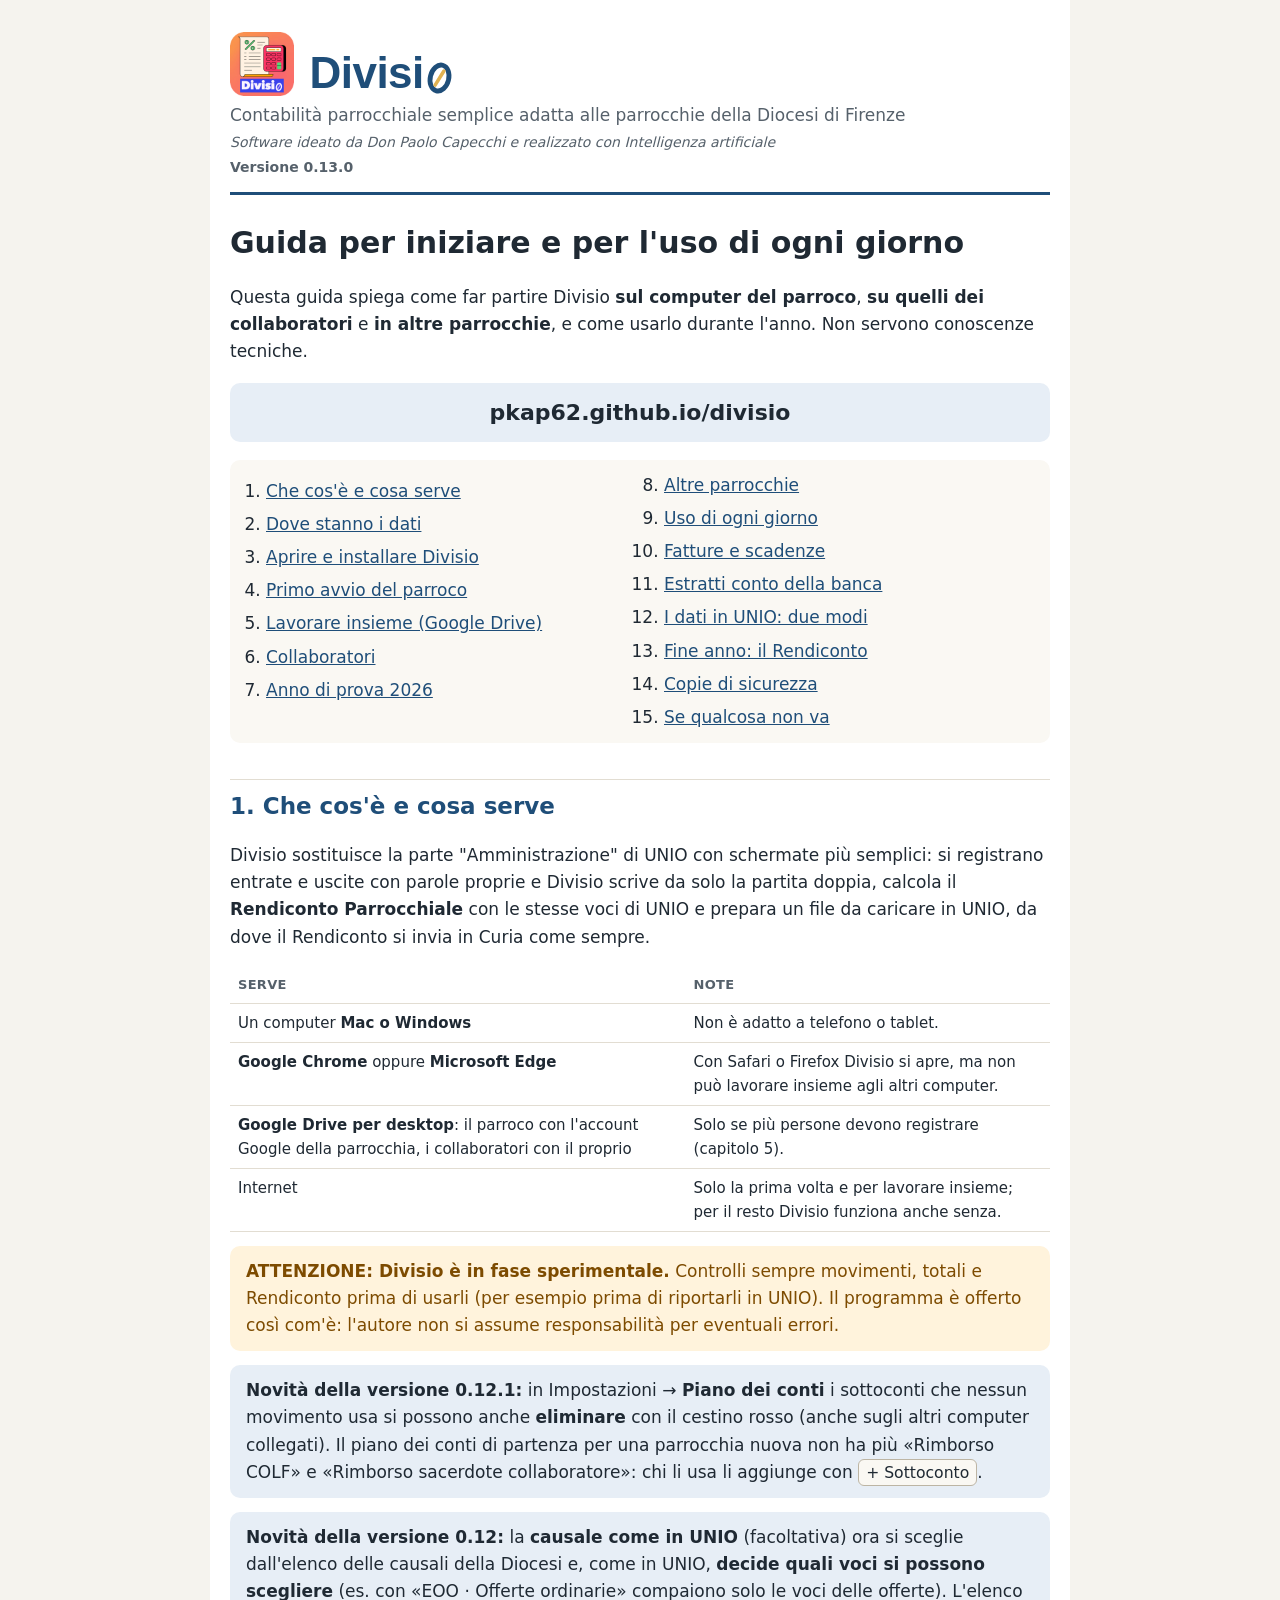
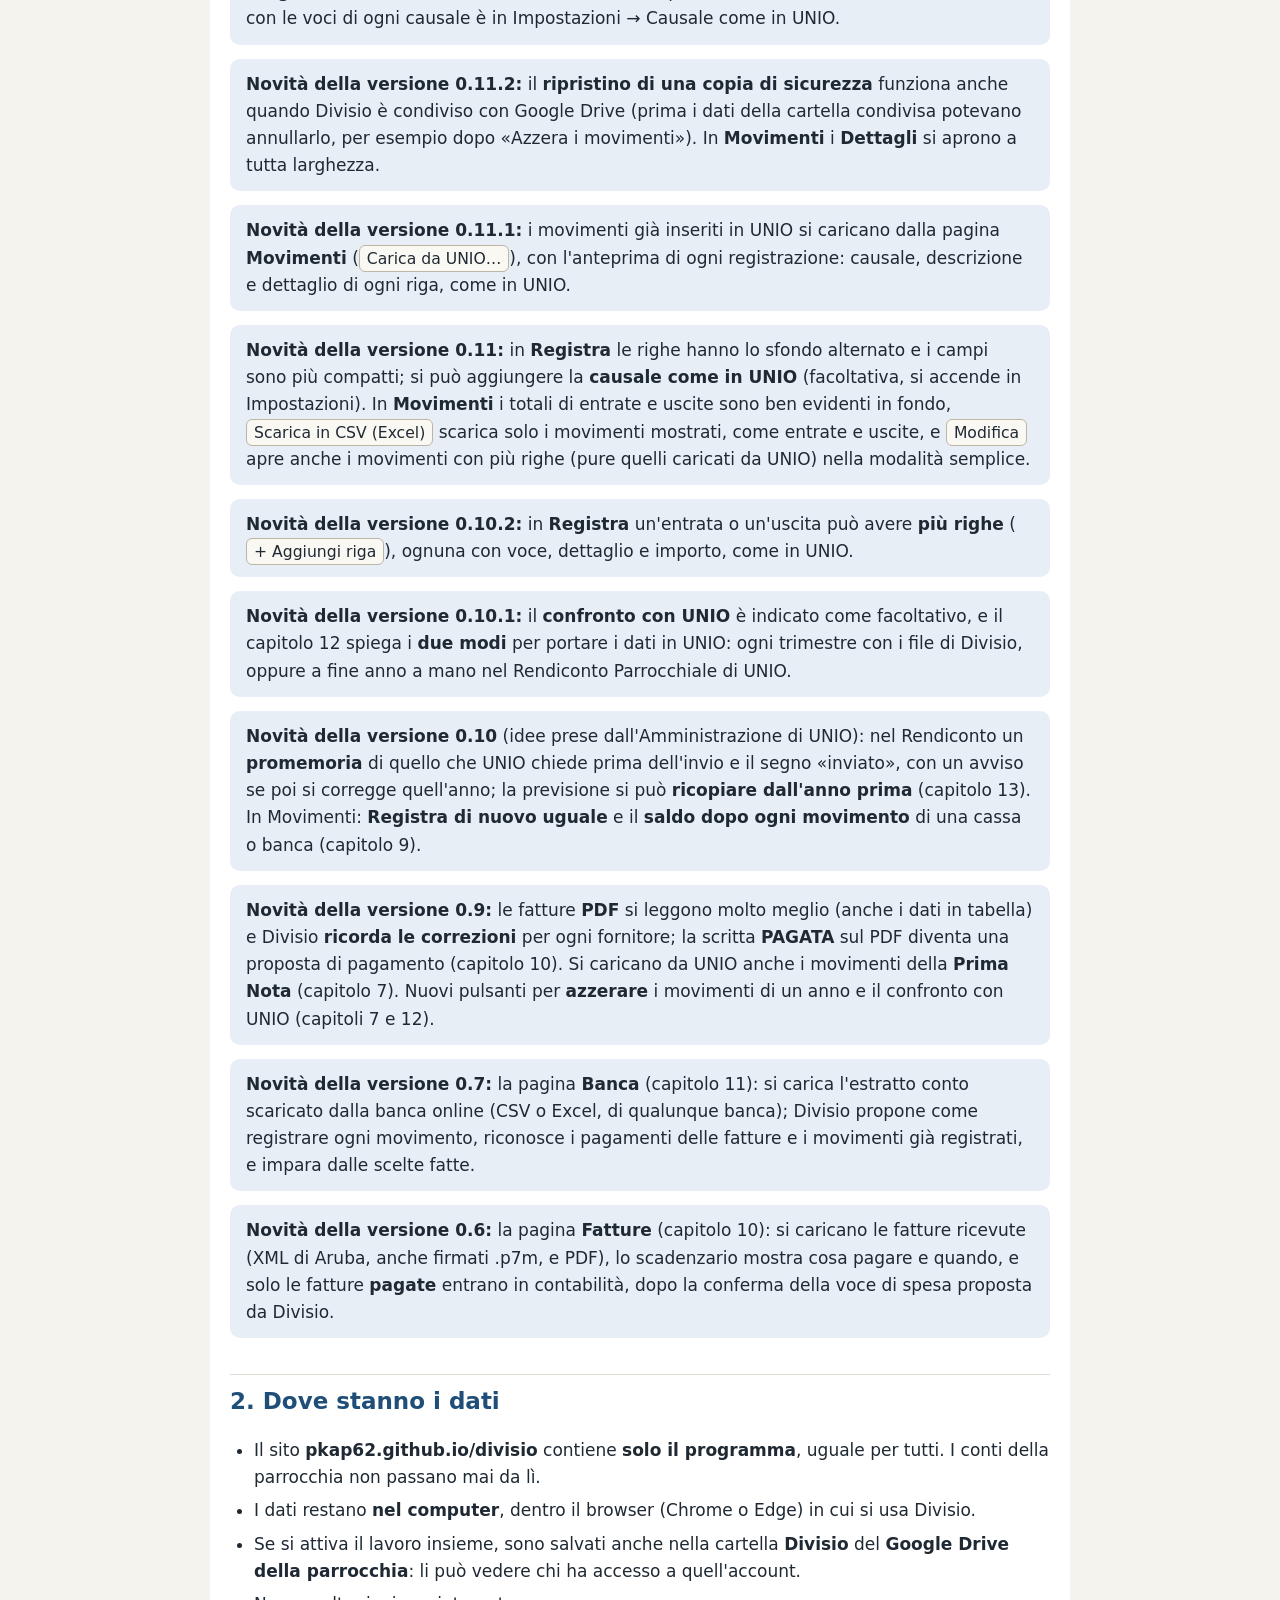
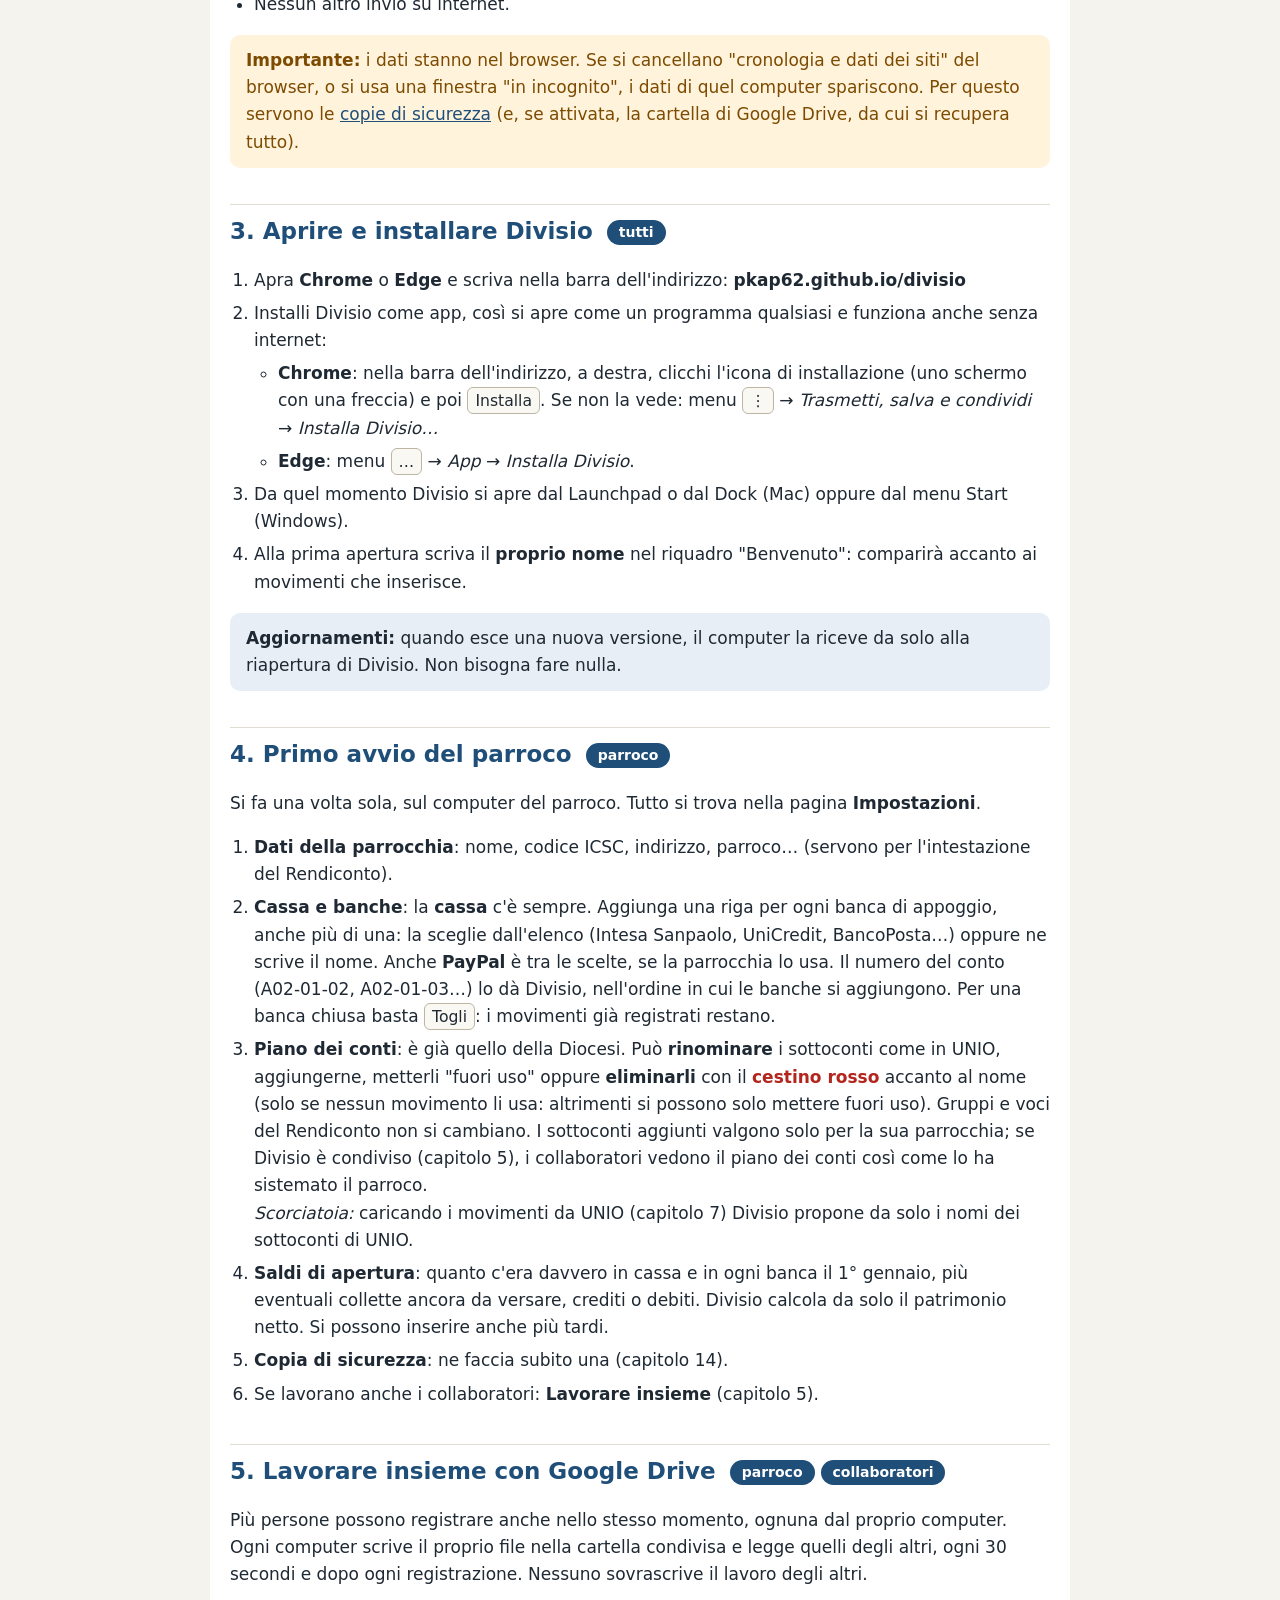
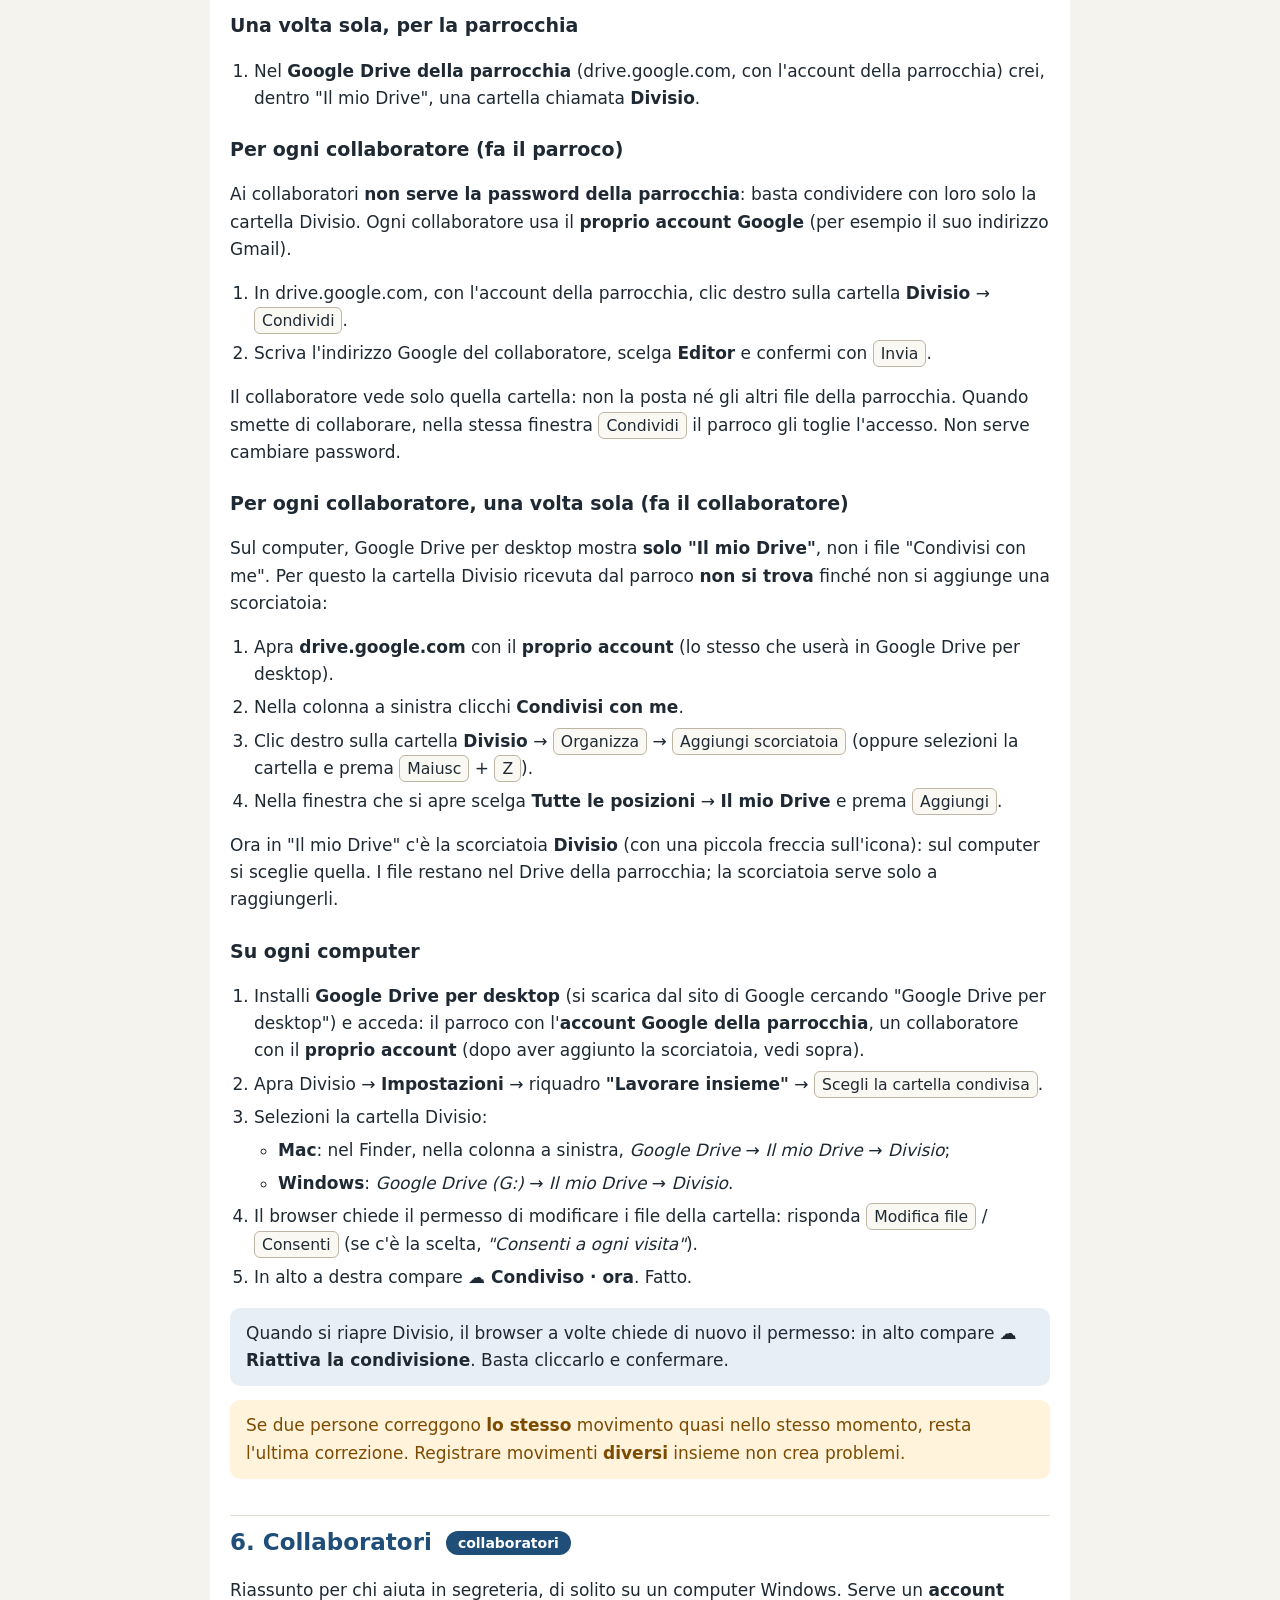
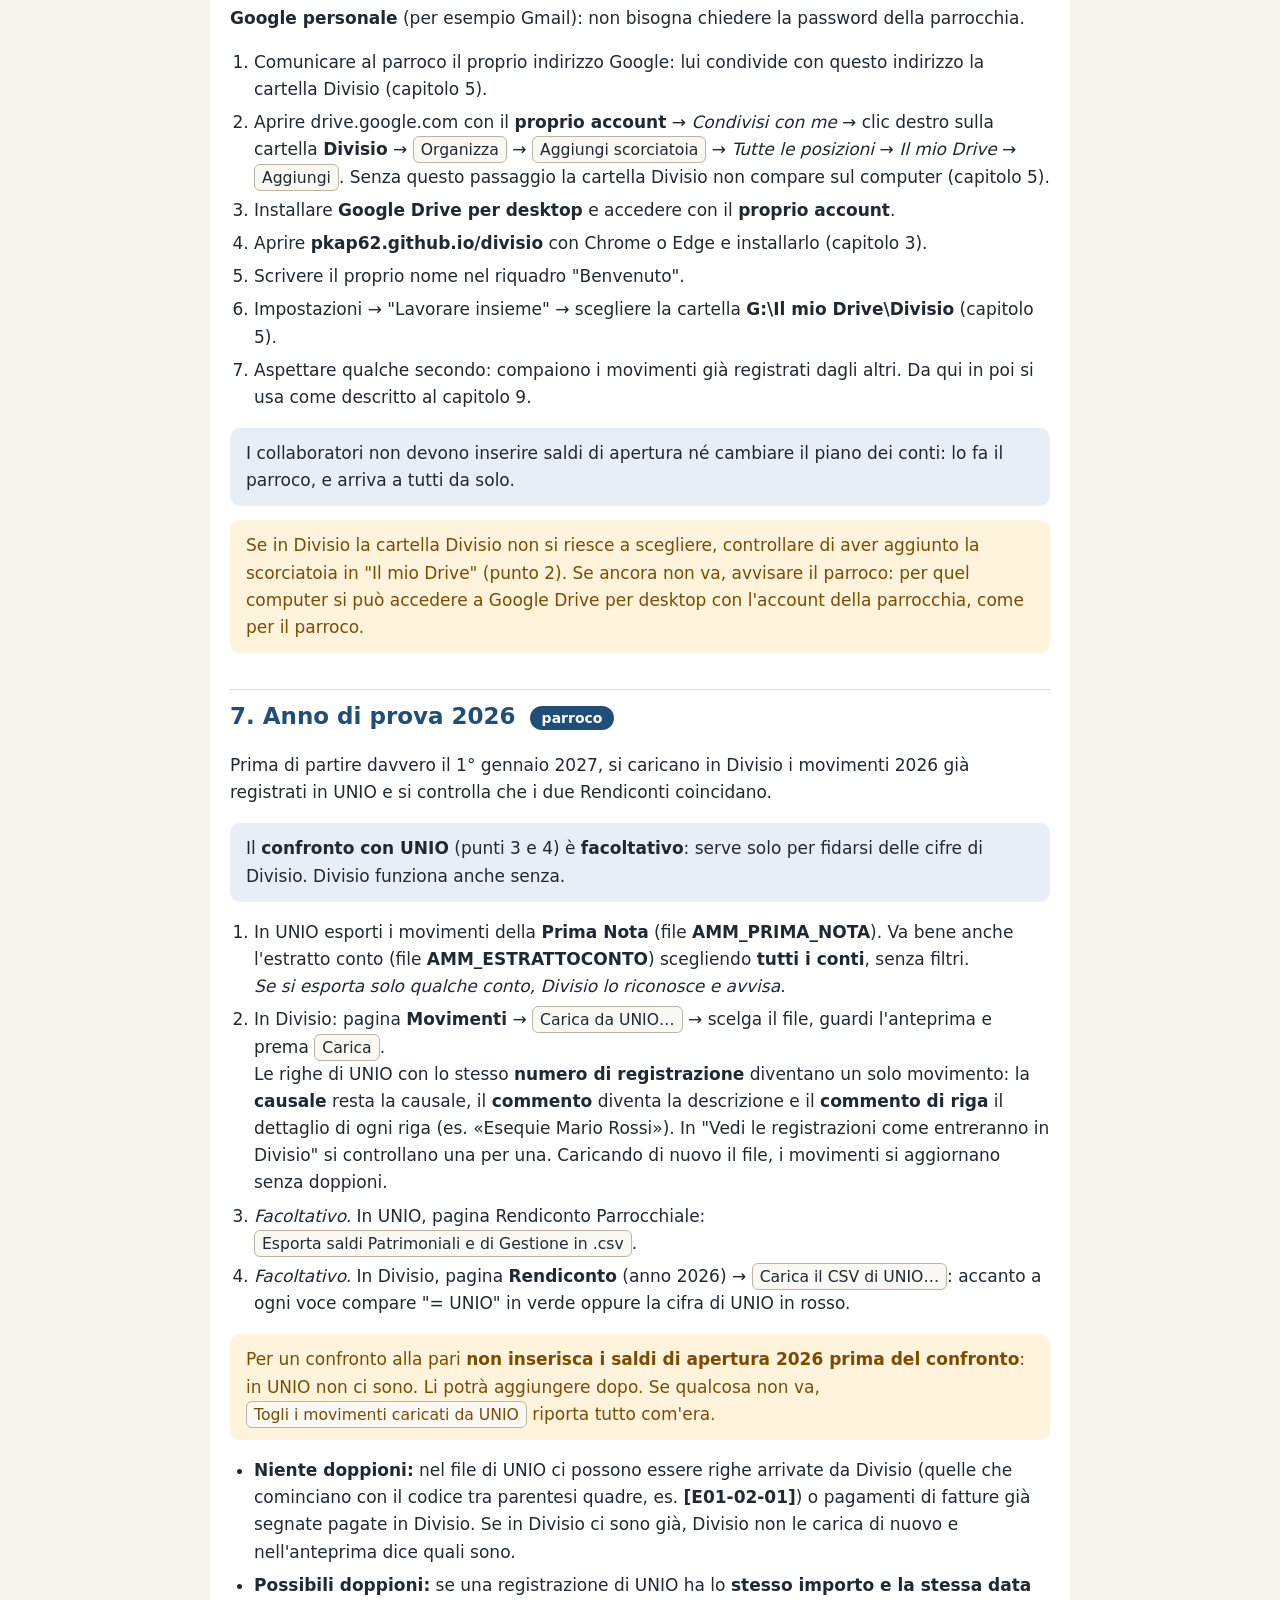
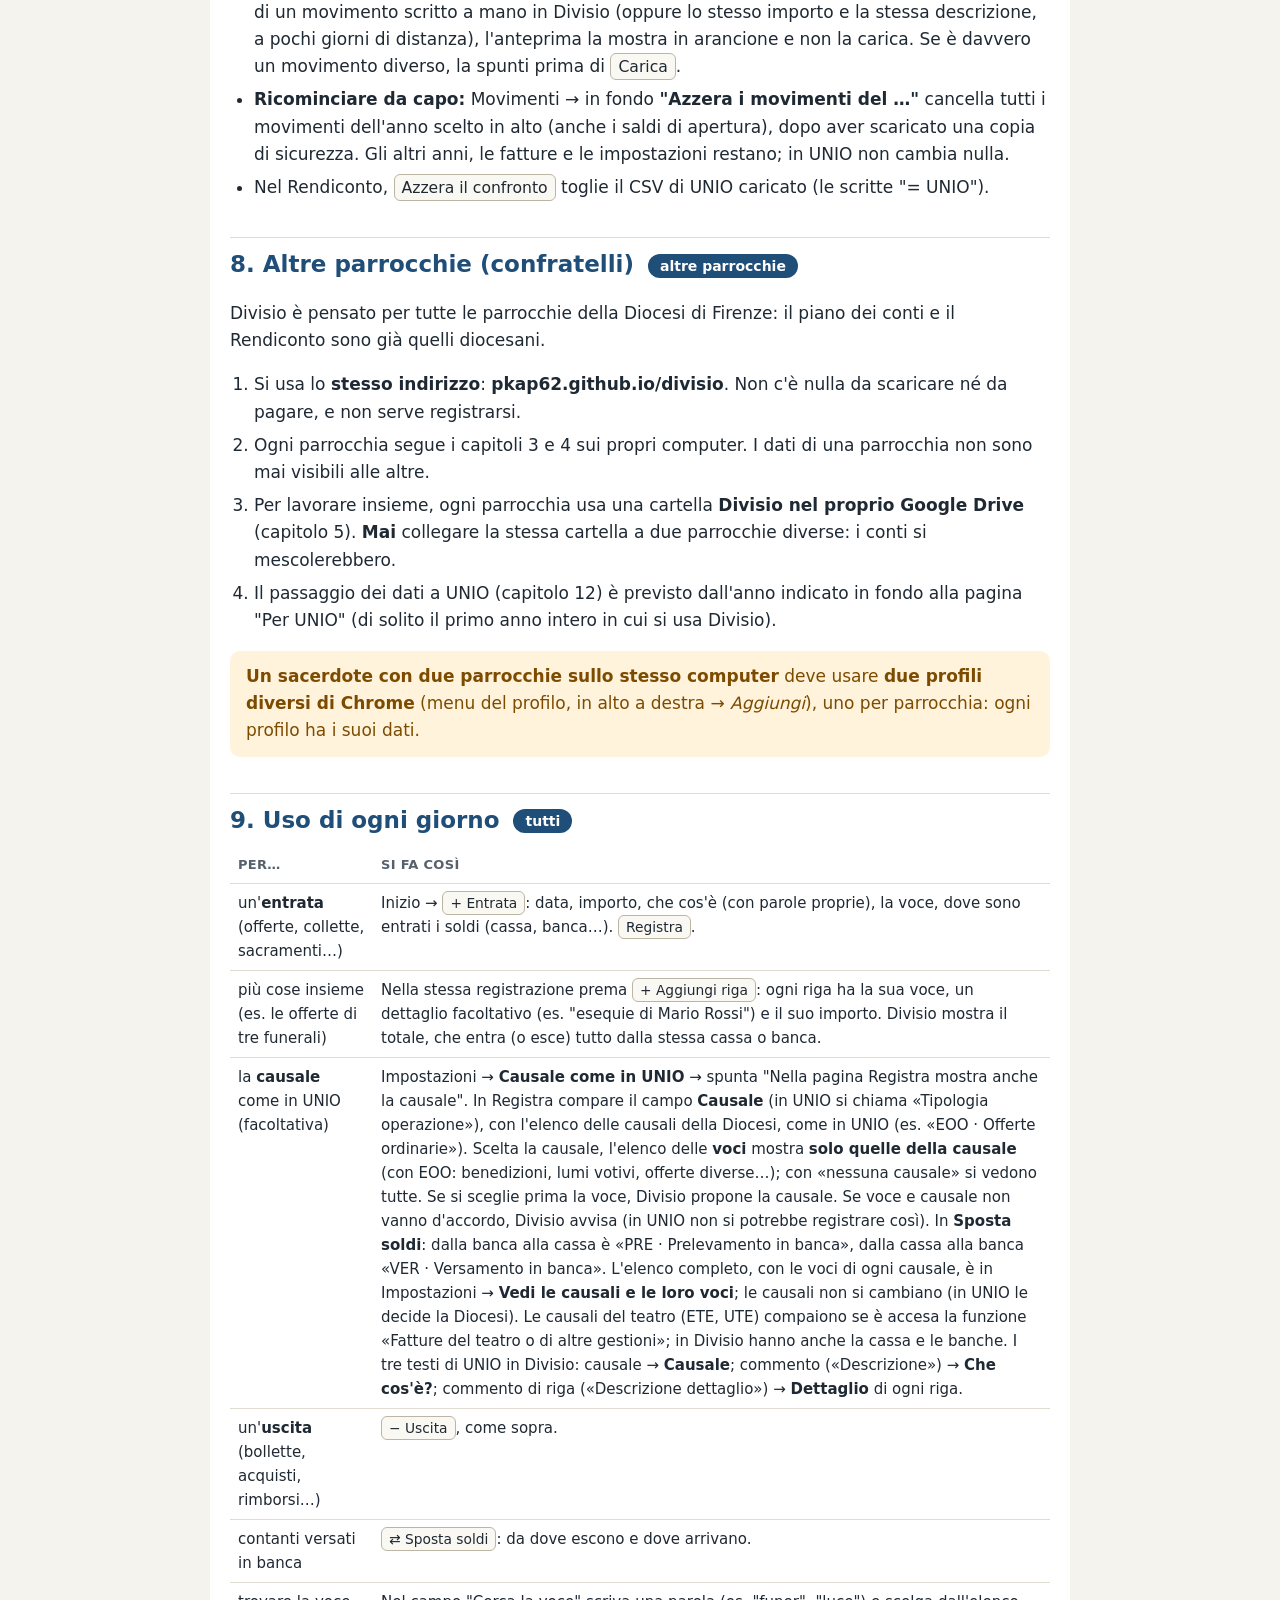
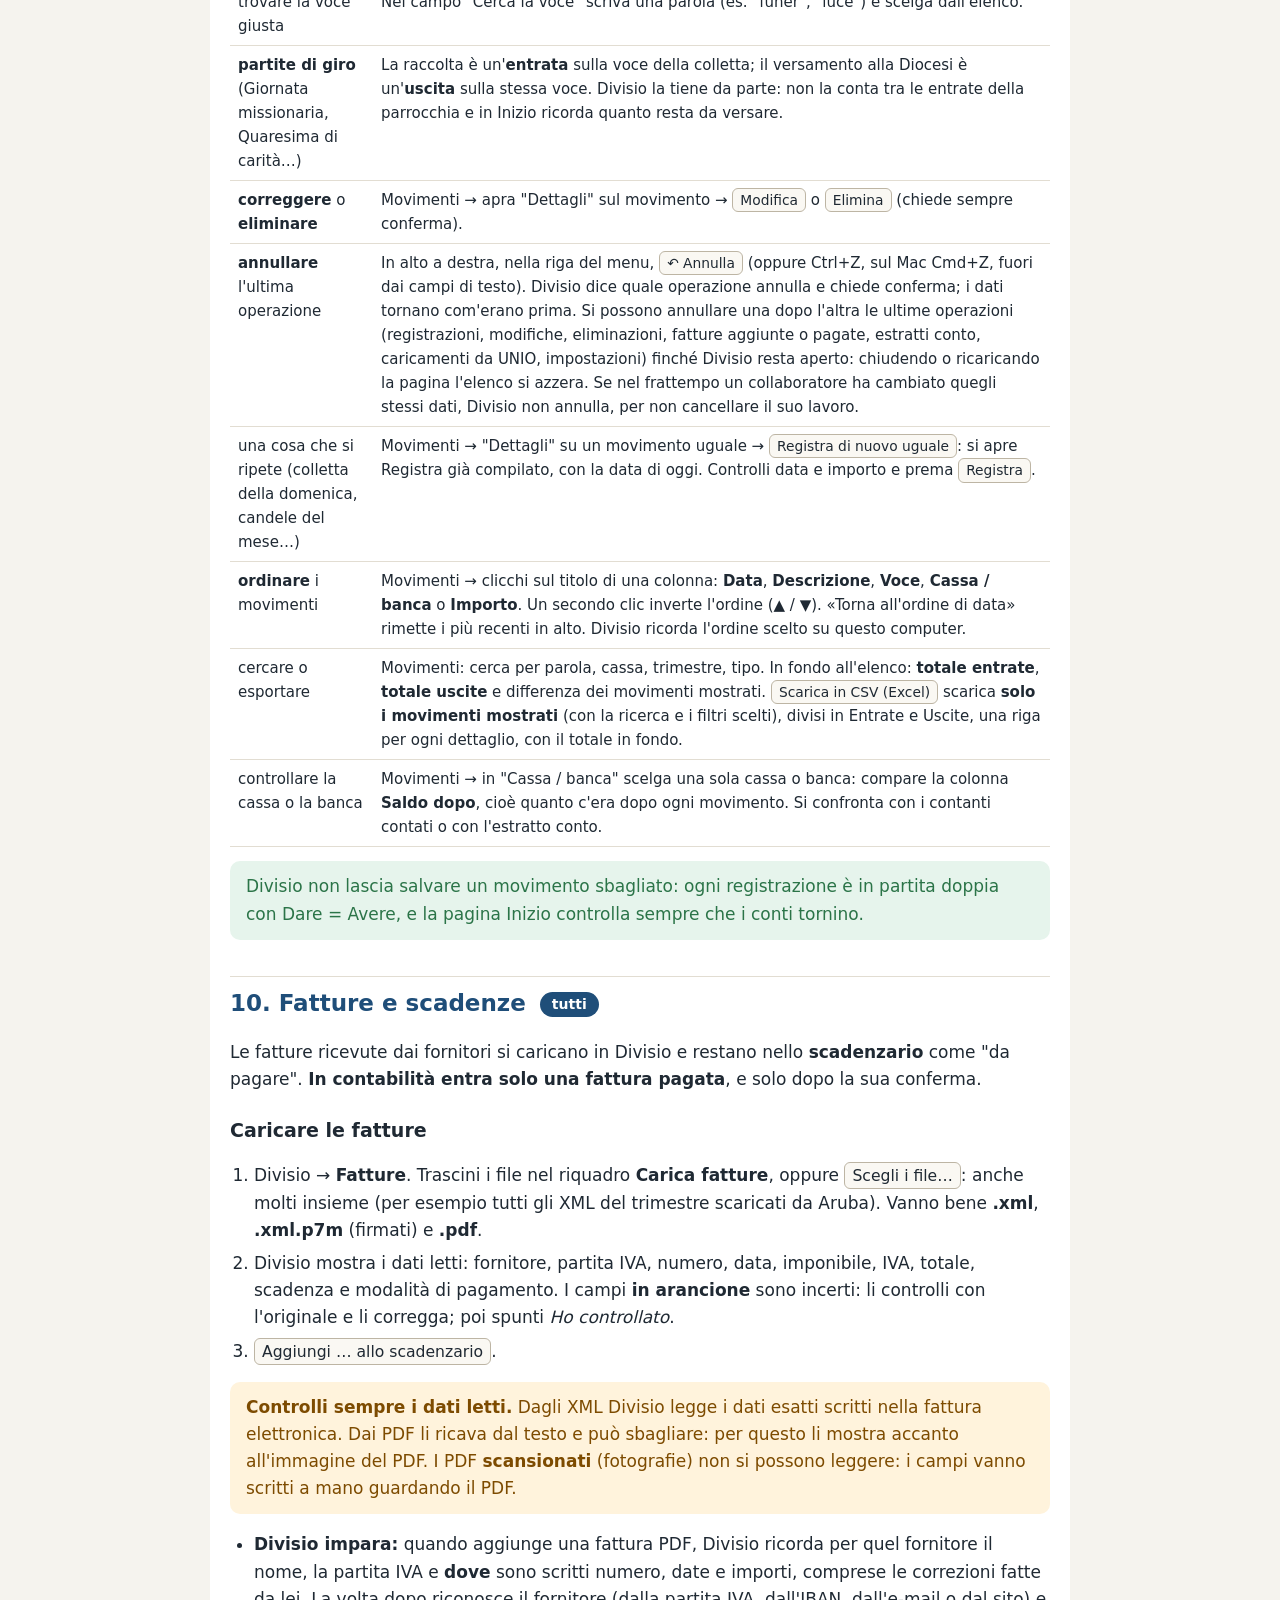
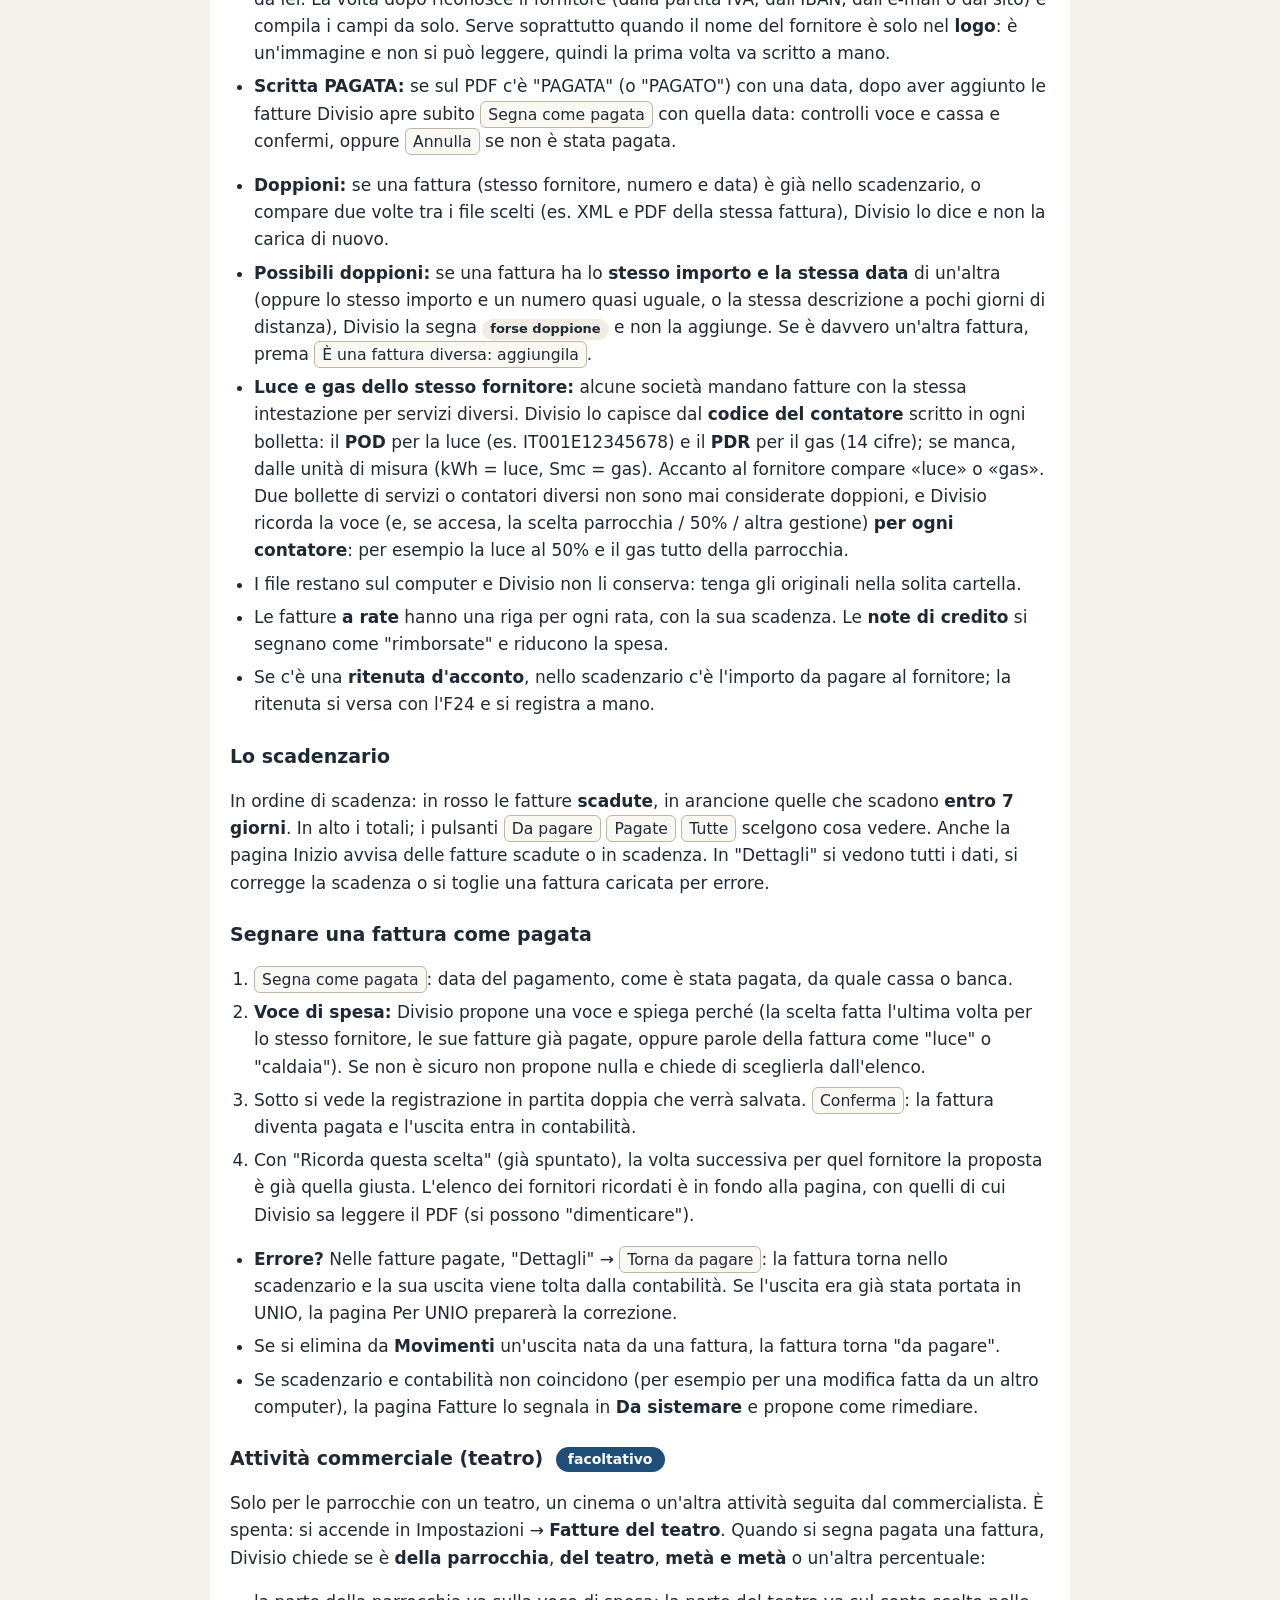
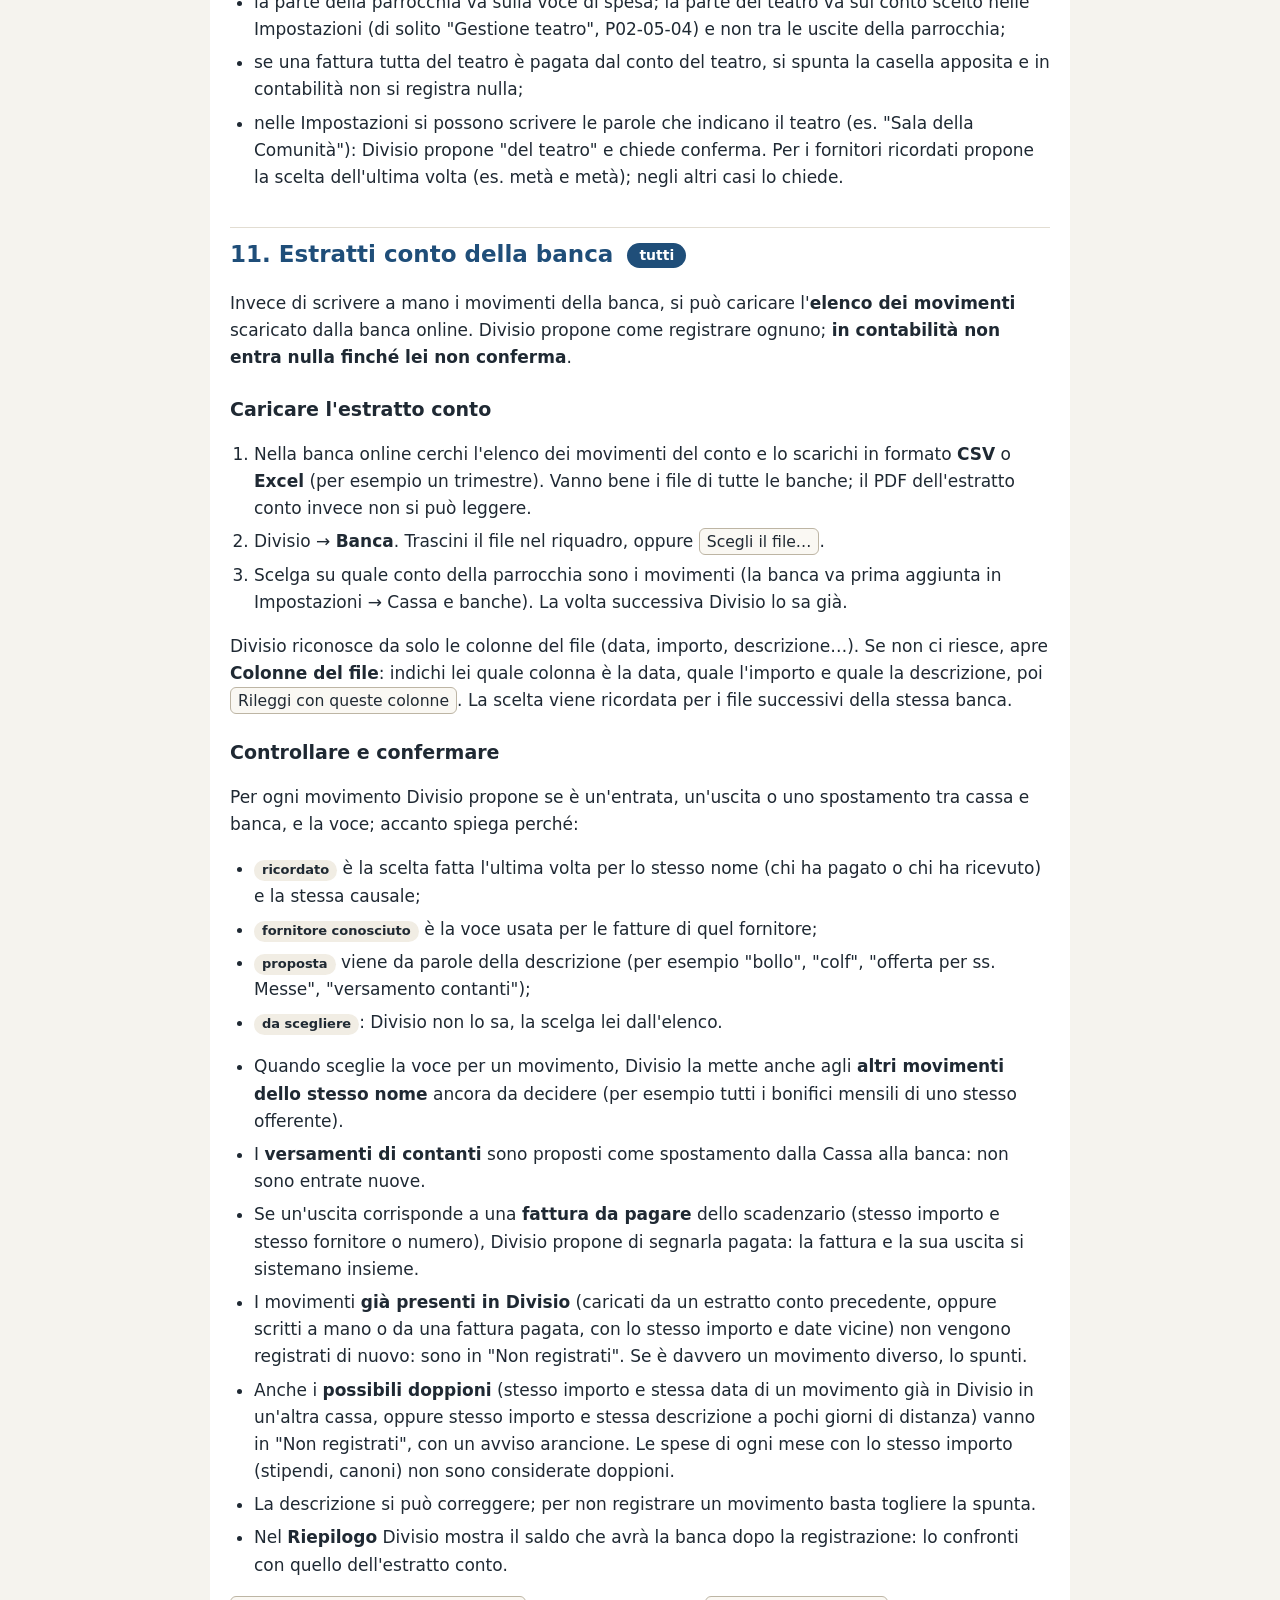
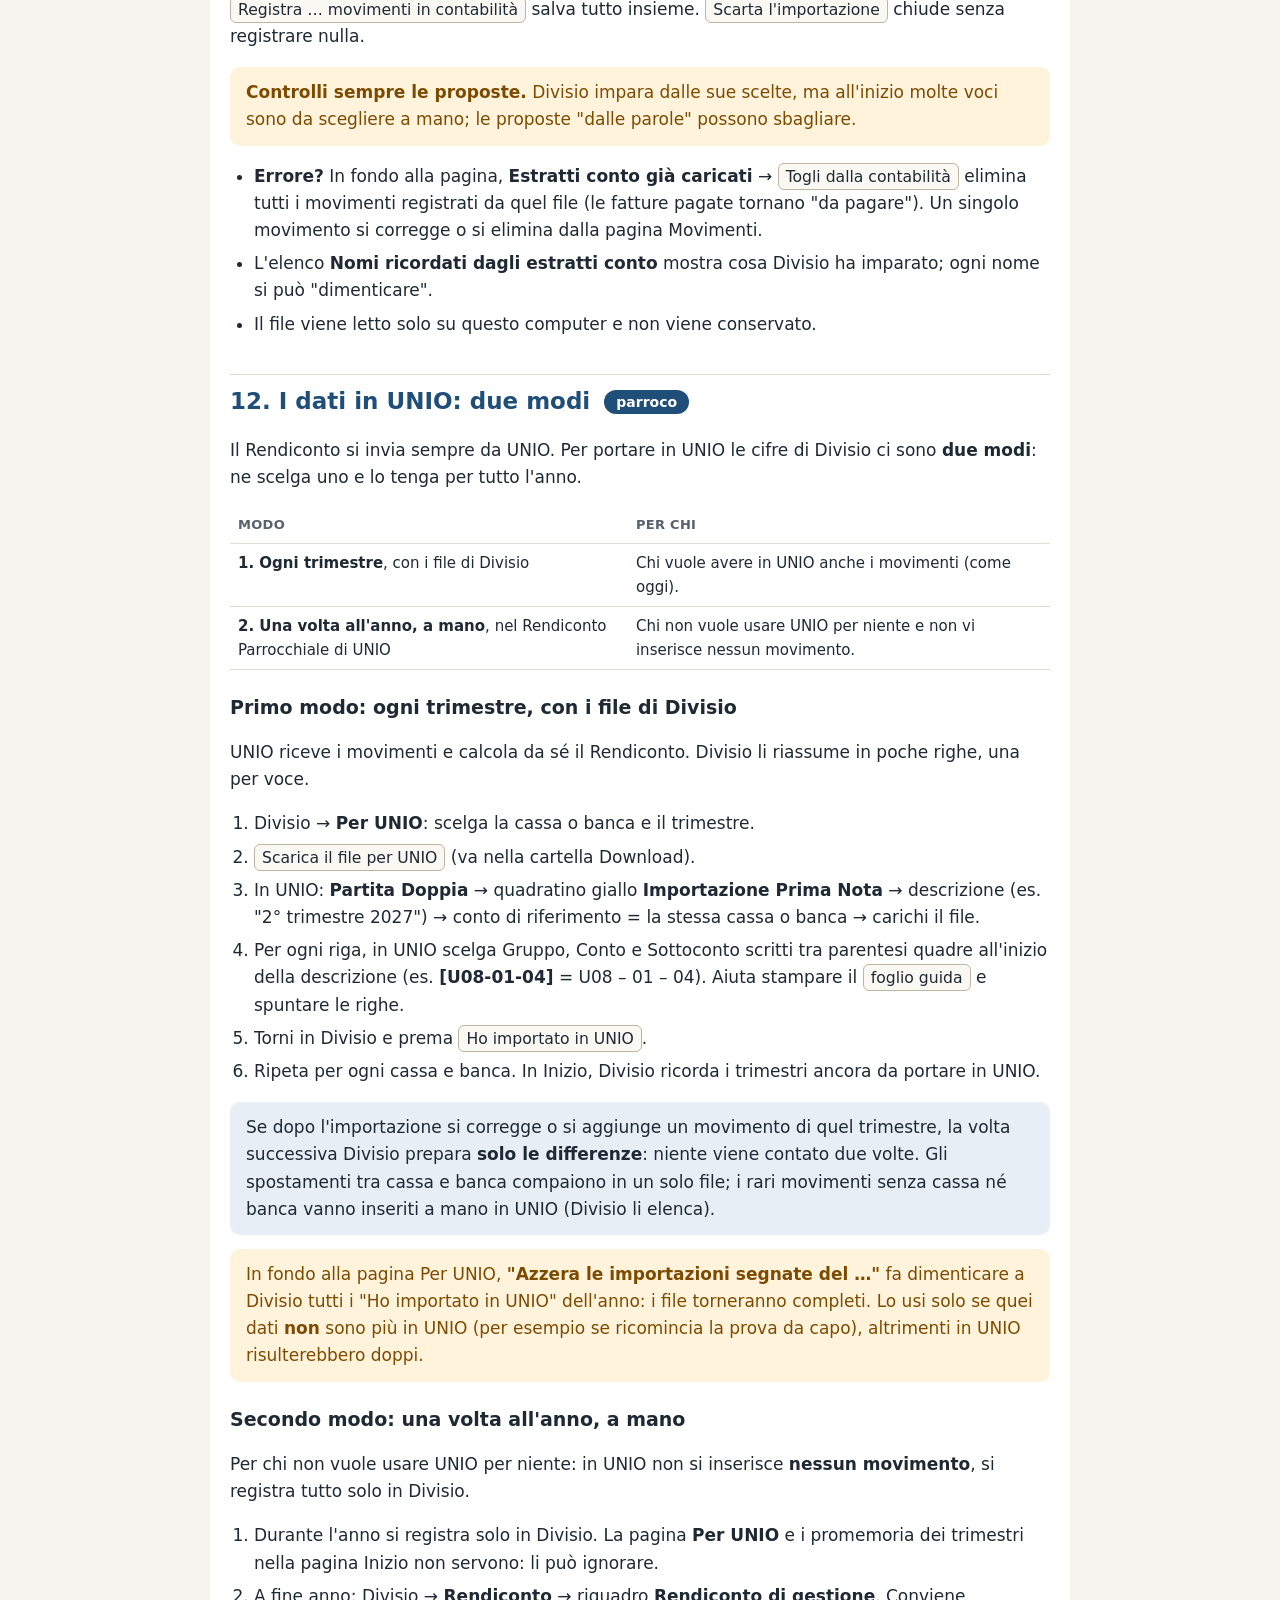
==== guida.html @ 6860153a "Annulla, ordinare i movimenti, possibili doppioni, luce e gas dello stesso fornitore (0.13.0) - ↶ An" ====
<!doctype html>
<html lang="it">
<head>
<meta charset="utf-8">
<meta name="viewport" content="width=device-width, initial-scale=1">
<title>Divisio – Guida</title>
<link rel="icon" href="icone/icona-32.png" type="image/png" sizes="32x32">
<style>
  :root { --blu: #1f4e79; --blu-chiaro: #e7eef6; --oro: #a8761f; --testo: #1f2933; --tenue: #56616b; --linea: #e2ddd2;
          --verde: #2b7448; --verde-chiaro: #e6f4ec; --arancio: #7d4b00; --arancio-chiaro: #fff3dc; }
  * { box-sizing: border-box; }
  body { margin: 0; background: #f5f3ee; color: var(--testo); font: 17px/1.6 system-ui, -apple-system, "Segoe UI", Roboto, sans-serif; }
  .foglio { max-width: 860px; margin: 0 auto; padding: 32px 20px 60px; background: #fff; }
  header { border-bottom: 3px solid var(--blu); padding-bottom: 14px; margin-bottom: 24px; }
  .marchio { display: inline-flex; align-items: flex-end; font-family: "Avenir Next", Avenir, "Segoe UI", Arial, sans-serif; font-weight: 800;
             font-size: 44px; line-height: 1; letter-spacing: -.5px; color: var(--blu); }
  header .logo { width: 64px; height: 64px; vertical-align: bottom; margin-right: 10px; }
  .marchio svg { height: .8em; width: auto; margin-left: .03em; }
  header p { margin: 6px 0 0; color: var(--tenue); }
  header p.autore { margin-top: 2px; font-size: 14px; font-style: italic; }
  header p.versione { margin-top: 2px; font-size: 14px; font-weight: 600; }
  h1 { font-size: 30px; margin: 18px 0 4px; }
  h2 { font-size: 23px; color: var(--blu); margin: 36px 0 10px; padding-top: 8px; border-top: 1px solid var(--linea); }
  h3 { font-size: 19px; margin: 22px 0 6px; }
  a { color: var(--blu); }
  .indirizzo { font-size: 22px; font-weight: 700; background: var(--blu-chiaro); padding: 12px 16px; border-radius: 10px; display: block; text-align: center; margin: 10px 0 18px; }
  ol, ul { padding-left: 24px; } li { margin: 6px 0; }
  .box { border-radius: 10px; padding: 12px 16px; margin: 14px 0; }
  .nota { background: var(--blu-chiaro); } .ok { background: var(--verde-chiaro); color: var(--verde); } .attenzione { background: var(--arancio-chiaro); color: var(--arancio); }
  .indice { columns: 2; column-gap: 28px; background: #faf8f3; border-radius: 10px; padding: 12px 16px 12px 36px; }
  table { width: 100%; border-collapse: collapse; font-size: 15px; margin: 10px 0; }
  th, td { border-bottom: 1px solid var(--linea); padding: 7px 8px; text-align: left; vertical-align: top; }
  th { color: var(--tenue); font-size: 13px; text-transform: uppercase; letter-spacing: .3px; }
  kbd, .bottone { display: inline-block; border: 1px solid #bdb5a4; border-radius: 6px; padding: 0 7px; background: #faf8f3; font: inherit; font-size: .92em; white-space: nowrap; }
  .chi { display: inline-block; background: var(--blu); color: #fff; border-radius: 999px; padding: 1px 12px; font-size: 14px; font-weight: 600; vertical-align: middle; margin-left: 6px; }
  footer { margin-top: 40px; color: var(--tenue); font-size: 14px; border-top: 1px solid var(--linea); padding-top: 12px; }
  @media print {
    body { background: #fff; font-size: 11pt; } .foglio { padding: 0; max-width: none; }
    h2 { break-before: auto; break-after: avoid; } h3 { break-after: avoid; } li, .box, tr { break-inside: avoid; } th { break-after: avoid; }
    a { color: inherit; text-decoration: none; } .indice { columns: 2; }
  }
  @page { margin: 16mm 15mm; }
  .pill-guida { display: inline-block; border-radius: 999px; padding: 0 8px; font-size: 13px; font-weight: 600; background: #f1ede4; }
</style>
</head>
<body>
<div class="foglio">
<header>
  <img class="logo" src="icone/icona-192.png" alt="" width="64" height="64">
  <div class="marchio" aria-label="Divisio">Divisi<svg viewBox="0 0 66 80" aria-hidden="true">
    <ellipse cx="33" cy="41" rx="21" ry="30" transform="rotate(14 33 41)" fill="none" stroke="currentColor" stroke-width="11"/>
    <line x1="23" y1="57" x2="43" y2="25" stroke="#e0b252" stroke-width="8" stroke-linecap="round"/></svg></div>
  <p>Contabilità parrocchiale semplice adatta alle parrocchie della Diocesi di Firenze</p>
  <p class="autore">Software ideato da Don Paolo Capecchi e realizzato con Intelligenza artificiale</p>
  <p class="versione">Versione <span id="versione">0.12.1</span></p>
</header>

<h1>Guida per iniziare e per l'uso di ogni giorno</h1>
<p>Questa guida spiega come far partire Divisio <b>sul computer del parroco</b>, <b>su quelli dei collaboratori</b> e <b>in altre parrocchie</b>,
e come usarlo durante l'anno. Non servono conoscenze tecniche.</p>
<span class="indirizzo">pkap62.github.io/divisio</span>

<ol class="indice">
  <li><a href="#cosa">Che cos'è e cosa serve</a></li>
  <li><a href="#privacy">Dove stanno i dati</a></li>
  <li><a href="#installare">Aprire e installare Divisio</a></li>
  <li><a href="#parroco">Primo avvio del parroco</a></li>
  <li><a href="#insieme">Lavorare insieme (Google Drive)</a></li>
  <li><a href="#collaboratori">Collaboratori</a></li>
  <li><a href="#prova">Anno di prova 2026</a></li>
  <li><a href="#altre">Altre parrocchie</a></li>
  <li><a href="#giorno">Uso di ogni giorno</a></li>
  <li><a href="#fatture">Fatture e scadenze</a></li>
  <li><a href="#banca">Estratti conto della banca</a></li>
  <li><a href="#trimestre">I dati in UNIO: due modi</a></li>
  <li><a href="#anno">Fine anno: il Rendiconto</a></li>
  <li><a href="#copie">Copie di sicurezza</a></li>
  <li><a href="#problemi">Se qualcosa non va</a></li>
</ol>

<h2 id="cosa">1. Che cos'è e cosa serve</h2>
<p>Divisio sostituisce la parte "Amministrazione" di UNIO con schermate più semplici: si registrano entrate e uscite con parole proprie
e Divisio scrive da solo la partita doppia, calcola il <b>Rendiconto Parrocchiale</b> con le stesse voci di UNIO e prepara un file da caricare in UNIO,
da dove il Rendiconto si invia in Curia come sempre.</p>
<table>
  <tr><th>Serve</th><th>Note</th></tr>
  <tr><td>Un computer <b>Mac o Windows</b></td><td>Non è adatto a telefono o tablet.</td></tr>
  <tr><td><b>Google Chrome</b> oppure <b>Microsoft Edge</b></td><td>Con Safari o Firefox Divisio si apre, ma non può lavorare insieme agli altri computer.</td></tr>
  <tr><td><b>Google Drive per desktop</b>: il parroco con l'account Google della parrocchia, i collaboratori con il proprio</td><td>Solo se più persone devono registrare (capitolo 5).</td></tr>
  <tr><td>Internet</td><td>Solo la prima volta e per lavorare insieme; per il resto Divisio funziona anche senza.</td></tr>
</table>

<div class="box attenzione"><b>ATTENZIONE: Divisio è in fase sperimentale.</b> Controlli sempre movimenti, totali e Rendiconto prima di usarli
(per esempio prima di riportarli in UNIO). Il programma è offerto così com'è: l'autore non si assume responsabilità per eventuali errori.</div>

<div class="box nota"><b>Novità della versione 0.12.1:</b> in Impostazioni → <b>Piano dei conti</b> i sottoconti che nessun movimento usa
si possono anche <b>eliminare</b> con il cestino rosso (anche sugli altri computer collegati). Il piano dei conti di partenza per una parrocchia nuova non ha più «Rimborso COLF»
e «Rimborso sacerdote collaboratore»: chi li usa li aggiunge con <span class="bottone">+ Sottoconto</span>.</div>

<div class="box nota"><b>Novità della versione 0.12:</b> la <b>causale come in UNIO</b> (facoltativa) ora si sceglie dall'elenco delle causali della Diocesi
e, come in UNIO, <b>decide quali voci si possono scegliere</b> (es. con «EOO · Offerte ordinarie» compaiono solo le voci delle offerte). L'elenco con le voci di ogni causale
è in Impostazioni → Causale come in UNIO.</div>

<div class="box nota"><b>Novità della versione 0.11.2:</b> il <b>ripristino di una copia di sicurezza</b> funziona anche quando Divisio è condiviso con Google Drive
(prima i dati della cartella condivisa potevano annullarlo, per esempio dopo «Azzera i movimenti»). In <b>Movimenti</b> i <b>Dettagli</b> si aprono a tutta larghezza.</div>

<div class="box nota"><b>Novità della versione 0.11.1:</b> i movimenti già inseriti in UNIO si caricano dalla pagina <b>Movimenti</b>
(<span class="bottone">Carica da UNIO…</span>), con l'anteprima di ogni registrazione: causale, descrizione e dettaglio di ogni riga, come in UNIO.</div>

<div class="box nota"><b>Novità della versione 0.11:</b> in <b>Registra</b> le righe hanno lo sfondo alternato e i campi sono più compatti;
si può aggiungere la <b>causale come in UNIO</b> (facoltativa, si accende in Impostazioni). In <b>Movimenti</b> i totali di entrate e uscite sono ben evidenti in fondo,
<span class="bottone">Scarica in CSV (Excel)</span> scarica solo i movimenti mostrati, come entrate e uscite, e <span class="bottone">Modifica</span>
apre anche i movimenti con più righe (pure quelli caricati da UNIO) nella modalità semplice.</div>

<div class="box nota"><b>Novità della versione 0.10.2:</b> in <b>Registra</b> un'entrata o un'uscita può avere <b>più righe</b>
(<span class="bottone">+ Aggiungi riga</span>), ognuna con voce, dettaglio e importo, come in UNIO.</div>

<div class="box nota"><b>Novità della versione 0.10.1:</b> il <b>confronto con UNIO</b> è indicato come facoltativo, e il capitolo 12 spiega i <b>due modi</b>
per portare i dati in UNIO: ogni trimestre con i file di Divisio, oppure a fine anno a mano nel Rendiconto Parrocchiale di UNIO.</div>

<div class="box nota"><b>Novità della versione 0.10</b> (idee prese dall'Amministrazione di UNIO): nel Rendiconto un <b>promemoria</b> di quello che UNIO chiede
prima dell'invio e il segno «inviato», con un avviso se poi si corregge quell'anno; la previsione si può <b>ricopiare dall'anno prima</b> (capitolo 13).
In Movimenti: <b>Registra di nuovo uguale</b> e il <b>saldo dopo ogni movimento</b> di una cassa o banca (capitolo 9).</div>

<div class="box nota"><b>Novità della versione 0.9:</b> le fatture <b>PDF</b> si leggono molto meglio (anche i dati in tabella) e Divisio
<b>ricorda le correzioni</b> per ogni fornitore; la scritta <b>PAGATA</b> sul PDF diventa una proposta di pagamento (capitolo 10).
Si caricano da UNIO anche i movimenti della <b>Prima Nota</b> (capitolo 7). Nuovi pulsanti per <b>azzerare</b> i movimenti di un anno e il confronto con UNIO (capitoli 7 e 12).</div>

<div class="box nota"><b>Novità della versione 0.7:</b> la pagina <b>Banca</b> (capitolo 11): si carica l'estratto conto scaricato dalla banca online (CSV o Excel, di qualunque banca);
Divisio propone come registrare ogni movimento, riconosce i pagamenti delle fatture e i movimenti già registrati, e impara dalle scelte fatte.</div>

<div class="box nota"><b>Novità della versione 0.6:</b> la pagina <b>Fatture</b> (capitolo 10): si caricano le fatture ricevute (XML di Aruba, anche firmati .p7m, e PDF),
lo scadenzario mostra cosa pagare e quando, e solo le fatture <b>pagate</b> entrano in contabilità, dopo la conferma della voce di spesa proposta da Divisio.</div>

<h2 id="privacy">2. Dove stanno i dati</h2>
<ul>
  <li>Il sito <b>pkap62.github.io/divisio</b> contiene <b>solo il programma</b>, uguale per tutti. I conti della parrocchia non passano mai da lì.</li>
  <li>I dati restano <b>nel computer</b>, dentro il browser (Chrome o Edge) in cui si usa Divisio.</li>
  <li>Se si attiva il lavoro insieme, sono salvati anche nella cartella <b>Divisio</b> del <b>Google Drive della parrocchia</b>: li può vedere chi ha accesso a quell'account.</li>
  <li>Nessun altro invio su internet.</li>
</ul>
<div class="box attenzione"><b>Importante:</b> i dati stanno nel browser. Se si cancellano "cronologia e dati dei siti" del browser, o si usa una finestra "in incognito",
i dati di quel computer spariscono. Per questo servono le <a href="#copie">copie di sicurezza</a> (e, se attivata, la cartella di Google Drive, da cui si recupera tutto).</div>

<h2 id="installare">3. Aprire e installare Divisio <span class="chi">tutti</span></h2>
<ol>
  <li>Apra <b>Chrome</b> o <b>Edge</b> e scriva nella barra dell'indirizzo: <b>pkap62.github.io/divisio</b></li>
  <li>Installi Divisio come app, così si apre come un programma qualsiasi e funziona anche senza internet:
    <ul>
      <li><b>Chrome</b>: nella barra dell'indirizzo, a destra, clicchi l'icona di installazione (uno schermo con una freccia) e poi <span class="bottone">Installa</span>.
        Se non la vede: menu <kbd>⋮</kbd> → <i>Trasmetti, salva e condividi</i> → <i>Installa Divisio…</i></li>
      <li><b>Edge</b>: menu <kbd>…</kbd> → <i>App</i> → <i>Installa Divisio</i>.</li>
    </ul></li>
  <li>Da quel momento Divisio si apre dal Launchpad o dal Dock (Mac) oppure dal menu Start (Windows).</li>
  <li>Alla prima apertura scriva il <b>proprio nome</b> nel riquadro "Benvenuto": comparirà accanto ai movimenti che inserisce.</li>
</ol>
<div class="box nota"><b>Aggiornamenti:</b> quando esce una nuova versione, il computer la riceve da solo alla riapertura di Divisio. Non bisogna fare nulla.</div>

<h2 id="parroco">4. Primo avvio del parroco <span class="chi">parroco</span></h2>
<p>Si fa una volta sola, sul computer del parroco. Tutto si trova nella pagina <b>Impostazioni</b>.</p>
<ol>
  <li><b>Dati della parrocchia</b>: nome, codice ICSC, indirizzo, parroco… (servono per l'intestazione del Rendiconto).</li>
  <li><b>Cassa e banche</b>: la <b>cassa</b> c'è sempre. Aggiunga una riga per ogni banca di appoggio, anche più di una:
    la sceglie dall'elenco (Intesa Sanpaolo, UniCredit, BancoPosta…) oppure ne scrive il nome. Anche <b>PayPal</b> è tra le scelte, se la parrocchia lo usa.
    Il numero del conto (A02-01-02, A02-01-03…) lo dà Divisio, nell'ordine in cui le banche si aggiungono.
    Per una banca chiusa basta <span class="bottone">Togli</span>: i movimenti già registrati restano.</li>
  <li><b>Piano dei conti</b>: è già quello della Diocesi. Può <b>rinominare</b> i sottoconti come in UNIO,
    aggiungerne, metterli "fuori uso" oppure <b>eliminarli</b> con il <b style="color:#b3261e">cestino rosso</b> accanto al nome (solo se nessun movimento li usa:
    altrimenti si possono solo mettere fuori uso). Gruppi e voci del Rendiconto non si cambiano.
    I sottoconti aggiunti valgono solo per la sua parrocchia; se Divisio è condiviso (capitolo 5), i collaboratori vedono il piano dei conti così come lo ha sistemato il parroco.<br>
    <i>Scorciatoia:</i> caricando i movimenti da UNIO (capitolo 7) Divisio propone da solo i nomi dei sottoconti di UNIO.</li>
  <li><b>Saldi di apertura</b>: quanto c'era davvero in cassa e in ogni banca il 1° gennaio, più eventuali collette ancora da versare, crediti o debiti.
    Divisio calcola da solo il patrimonio netto. Si possono inserire anche più tardi.</li>
  <li><b>Copia di sicurezza</b>: ne faccia subito una (capitolo 14).</li>
  <li>Se lavorano anche i collaboratori: <b>Lavorare insieme</b> (capitolo 5).</li>
</ol>

<h2 id="insieme">5. Lavorare insieme con Google Drive <span class="chi">parroco</span><span class="chi">collaboratori</span></h2>
<p>Più persone possono registrare anche nello stesso momento, ognuna dal proprio computer. Ogni computer scrive il proprio file nella cartella condivisa
e legge quelli degli altri, ogni 30 secondi e dopo ogni registrazione. Nessuno sovrascrive il lavoro degli altri.</p>
<h3>Una volta sola, per la parrocchia</h3>
<ol>
  <li>Nel <b>Google Drive della parrocchia</b> (drive.google.com, con l'account della parrocchia) crei, dentro "Il mio Drive", una cartella chiamata <b>Divisio</b>.</li>
</ol>
<h3>Per ogni collaboratore (fa il parroco)</h3>
<p>Ai collaboratori <b>non serve la password della parrocchia</b>: basta condividere con loro solo la cartella Divisio.
Ogni collaboratore usa il <b>proprio account Google</b> (per esempio il suo indirizzo Gmail).</p>
<ol>
  <li>In drive.google.com, con l'account della parrocchia, clic destro sulla cartella <b>Divisio</b> → <span class="bottone">Condividi</span>.</li>
  <li>Scriva l'indirizzo Google del collaboratore, scelga <b>Editor</b> e confermi con <span class="bottone">Invia</span>.</li>
</ol>
<p>Il collaboratore vede solo quella cartella: non la posta né gli altri file della parrocchia.
Quando smette di collaborare, nella stessa finestra <span class="bottone">Condividi</span> il parroco gli toglie l'accesso. Non serve cambiare password.</p>
<h3>Per ogni collaboratore, una volta sola (fa il collaboratore)</h3>
<p>Sul computer, Google Drive per desktop mostra <b>solo "Il mio Drive"</b>, non i file "Condivisi con me".
Per questo la cartella Divisio ricevuta dal parroco <b>non si trova</b> finché non si aggiunge una scorciatoia:</p>
<ol>
  <li>Apra <b>drive.google.com</b> con il <b>proprio account</b> (lo stesso che userà in Google Drive per desktop).</li>
  <li>Nella colonna a sinistra clicchi <b>Condivisi con me</b>.</li>
  <li>Clic destro sulla cartella <b>Divisio</b> → <span class="bottone">Organizza</span> → <span class="bottone">Aggiungi scorciatoia</span>
    (oppure selezioni la cartella e prema <kbd>Maiusc</kbd> + <kbd>Z</kbd>).</li>
  <li>Nella finestra che si apre scelga <b>Tutte le posizioni</b> → <b>Il mio Drive</b> e prema <span class="bottone">Aggiungi</span>.</li>
</ol>
<p>Ora in "Il mio Drive" c'è la scorciatoia <b>Divisio</b> (con una piccola freccia sull'icona): sul computer si sceglie quella.
I file restano nel Drive della parrocchia; la scorciatoia serve solo a raggiungerli.</p>
<h3>Su ogni computer</h3>
<ol>
  <li>Installi <b>Google Drive per desktop</b> (si scarica dal sito di Google cercando "Google Drive per desktop") e acceda:
    il parroco con l'<b>account Google della parrocchia</b>, un collaboratore con il <b>proprio account</b>
    (dopo aver aggiunto la scorciatoia, vedi sopra).</li>
  <li>Apra Divisio → <b>Impostazioni</b> → riquadro <b>"Lavorare insieme"</b> → <span class="bottone">Scegli la cartella condivisa</span>.</li>
  <li>Selezioni la cartella Divisio:
    <ul><li><b>Mac</b>: nel Finder, nella colonna a sinistra, <i>Google Drive</i> → <i>Il mio Drive</i> → <i>Divisio</i>;</li>
        <li><b>Windows</b>: <i>Google Drive (G:)</i> → <i>Il mio Drive</i> → <i>Divisio</i>.</li></ul></li>
  <li>Il browser chiede il permesso di modificare i file della cartella: risponda <span class="bottone">Modifica file</span> / <span class="bottone">Consenti</span>
    (se c'è la scelta, <i>"Consenti a ogni visita"</i>).</li>
  <li>In alto a destra compare <b>☁ Condiviso · ora</b>. Fatto.</li>
</ol>
<div class="box nota">Quando si riapre Divisio, il browser a volte chiede di nuovo il permesso: in alto compare <b>☁ Riattiva la condivisione</b>. Basta cliccarlo e confermare.</div>
<div class="box attenzione">Se due persone correggono <b>lo stesso</b> movimento quasi nello stesso momento, resta l'ultima correzione. Registrare movimenti <b>diversi</b> insieme non crea problemi.</div>

<h2 id="collaboratori">6. Collaboratori <span class="chi">collaboratori</span></h2>
<p>Riassunto per chi aiuta in segreteria, di solito su un computer Windows. Serve un <b>account Google personale</b> (per esempio Gmail):
non bisogna chiedere la password della parrocchia.</p>
<ol>
  <li>Comunicare al parroco il proprio indirizzo Google: lui condivide con questo indirizzo la cartella Divisio (capitolo 5).</li>
  <li>Aprire drive.google.com con il <b>proprio account</b> → <i>Condivisi con me</i> → clic destro sulla cartella <b>Divisio</b>
    → <span class="bottone">Organizza</span> → <span class="bottone">Aggiungi scorciatoia</span> → <i>Tutte le posizioni</i> → <i>Il mio Drive</i>
    → <span class="bottone">Aggiungi</span>. Senza questo passaggio la cartella Divisio non compare sul computer (capitolo 5).</li>
  <li>Installare <b>Google Drive per desktop</b> e accedere con il <b>proprio account</b>.</li>
  <li>Aprire <b>pkap62.github.io/divisio</b> con Chrome o Edge e installarlo (capitolo 3).</li>
  <li>Scrivere il proprio nome nel riquadro "Benvenuto".</li>
  <li>Impostazioni → "Lavorare insieme" → scegliere la cartella <b>G:\Il mio Drive\Divisio</b> (capitolo 5).</li>
  <li>Aspettare qualche secondo: compaiono i movimenti già registrati dagli altri. Da qui in poi si usa come descritto al capitolo 9.</li>
</ol>
<div class="box nota">I collaboratori non devono inserire saldi di apertura né cambiare il piano dei conti: lo fa il parroco, e arriva a tutti da solo.</div>
<div class="box attenzione">Se in Divisio la cartella Divisio non si riesce a scegliere, controllare di aver aggiunto la scorciatoia in "Il mio Drive" (punto 2).
Se ancora non va, avvisare il parroco: per quel computer si può accedere a Google Drive per desktop con l'account della parrocchia, come per il parroco.</div>

<h2 id="prova">7. Anno di prova 2026 <span class="chi">parroco</span></h2>
<p>Prima di partire davvero il 1° gennaio 2027, si caricano in Divisio i movimenti 2026 già registrati in UNIO e si controlla che i due Rendiconti coincidano.</p>
<div class="box nota">Il <b>confronto con UNIO</b> (punti 3 e 4) è <b>facoltativo</b>: serve solo per fidarsi delle cifre di Divisio. Divisio funziona anche senza.</div>
<ol>
  <li>In UNIO esporti i movimenti della <b>Prima Nota</b> (file <b>AMM_PRIMA_NOTA</b>). Va bene anche l'estratto conto
    (file <b>AMM_ESTRATTOCONTO</b>) scegliendo <b>tutti i conti</b>, senza filtri.
    <br><i>Se si esporta solo qualche conto, Divisio lo riconosce e avvisa.</i></li>
  <li>In Divisio: pagina <b>Movimenti</b> → <span class="bottone">Carica da UNIO…</span> → scelga il file, guardi l'anteprima e prema <span class="bottone">Carica</span>.
    <br>Le righe di UNIO con lo stesso <b>numero di registrazione</b> diventano un solo movimento: la <b>causale</b> resta la causale,
    il <b>commento</b> diventa la descrizione e il <b>commento di riga</b> il dettaglio di ogni riga (es. «Esequie Mario Rossi»).
    In "Vedi le registrazioni come entreranno in Divisio" si controllano una per una. Caricando di nuovo il file, i movimenti si aggiornano senza doppioni.</li>
  <li><i>Facoltativo.</i> In UNIO, pagina Rendiconto Parrocchiale: <span class="bottone">Esporta saldi Patrimoniali e di Gestione in .csv</span>.</li>
  <li><i>Facoltativo.</i> In Divisio, pagina <b>Rendiconto</b> (anno 2026) → <span class="bottone">Carica il CSV di UNIO…</span>: accanto a ogni voce compare "= UNIO" in verde oppure la cifra di UNIO in rosso.</li>
</ol>
<div class="box attenzione">Per un confronto alla pari <b>non inserisca i saldi di apertura 2026 prima del confronto</b>: in UNIO non ci sono. Li potrà aggiungere dopo.
Se qualcosa non va, <span class="bottone">Togli i movimenti caricati da UNIO</span> riporta tutto com'era.</div>
<ul>
  <li><b>Niente doppioni:</b> nel file di UNIO ci possono essere righe arrivate da Divisio (quelle che cominciano con il codice tra parentesi quadre, es. <b>[E01-02-01]</b>)
    o pagamenti di fatture già segnate pagate in Divisio. Se in Divisio ci sono già, Divisio non le carica di nuovo e nell'anteprima dice quali sono.</li>
  <li><b>Possibili doppioni:</b> se una registrazione di UNIO ha lo <b>stesso importo e la stessa data</b> di un movimento scritto a mano in Divisio
    (oppure lo stesso importo e la stessa descrizione, a pochi giorni di distanza), l'anteprima la mostra in arancione e non la carica.
    Se è davvero un movimento diverso, la spunti prima di <span class="bottone">Carica</span>.</li>
  <li><b>Ricominciare da capo:</b> Movimenti → in fondo <b>"Azzera i movimenti del …"</b> cancella tutti i movimenti dell'anno scelto in alto
    (anche i saldi di apertura), dopo aver scaricato una copia di sicurezza. Gli altri anni, le fatture e le impostazioni restano; in UNIO non cambia nulla.</li>
  <li>Nel Rendiconto, <span class="bottone">Azzera il confronto</span> toglie il CSV di UNIO caricato (le scritte "= UNIO").</li>
</ul>

<h2 id="altre">8. Altre parrocchie (confratelli) <span class="chi">altre parrocchie</span></h2>
<p>Divisio è pensato per tutte le parrocchie della Diocesi di Firenze: il piano dei conti e il Rendiconto sono già quelli diocesani.</p>
<ol>
  <li>Si usa lo <b>stesso indirizzo</b>: <b>pkap62.github.io/divisio</b>. Non c'è nulla da scaricare né da pagare, e non serve registrarsi.</li>
  <li>Ogni parrocchia segue i capitoli 3 e 4 sui propri computer. I dati di una parrocchia non sono mai visibili alle altre.</li>
  <li>Per lavorare insieme, ogni parrocchia usa una cartella <b>Divisio nel proprio Google Drive</b> (capitolo 5).
    <b>Mai</b> collegare la stessa cartella a due parrocchie diverse: i conti si mescolerebbero.</li>
  <li>Il passaggio dei dati a UNIO (capitolo 12) è previsto dall'anno indicato in fondo alla pagina "Per UNIO" (di solito il primo anno intero in cui si usa Divisio).</li>
</ol>
<div class="box attenzione"><b>Un sacerdote con due parrocchie sullo stesso computer</b> deve usare <b>due profili diversi di Chrome</b>
(menu del profilo, in alto a destra → <i>Aggiungi</i>), uno per parrocchia: ogni profilo ha i suoi dati.</div>

<h2 id="giorno">9. Uso di ogni giorno <span class="chi">tutti</span></h2>
<table>
  <tr><th>Per…</th><th>Si fa così</th></tr>
  <tr><td>un'<b>entrata</b> (offerte, collette, sacramenti…)</td><td>Inizio → <span class="bottone">+ Entrata</span>: data, importo, che cos'è (con parole proprie), la voce, dove sono entrati i soldi (cassa, banca…). <span class="bottone">Registra</span>.</td></tr>
  <tr><td>più cose insieme (es. le offerte di tre funerali)</td><td>Nella stessa registrazione prema <span class="bottone">+ Aggiungi riga</span>: ogni riga ha la sua voce,
    un dettaglio facoltativo (es. "esequie di Mario Rossi") e il suo importo. Divisio mostra il totale, che entra (o esce) tutto dalla stessa cassa o banca.</td></tr>
  <tr><td>la <b>causale</b> come in UNIO (facoltativa)</td><td>Impostazioni → <b>Causale come in UNIO</b> → spunta "Nella pagina Registra mostra anche la causale".
    In Registra compare il campo <b>Causale</b> (in UNIO si chiama «Tipologia operazione»), con l'elenco delle causali della Diocesi, come in UNIO (es. «EOO · Offerte ordinarie»).
    Scelta la causale, l'elenco delle <b>voci</b> mostra <b>solo quelle della causale</b> (con EOO: benedizioni, lumi votivi, offerte diverse…); con «nessuna causale» si vedono tutte.
    Se si sceglie prima la voce, Divisio propone la causale. Se voce e causale non vanno d'accordo, Divisio avvisa (in UNIO non si potrebbe registrare così).
    In <b>Sposta soldi</b>: dalla banca alla cassa è «PRE · Prelevamento in banca», dalla cassa alla banca «VER · Versamento in banca».
    L'elenco completo, con le voci di ogni causale, è in Impostazioni → <b>Vedi le causali e le loro voci</b>; le causali non si cambiano (in UNIO le decide la Diocesi).
    Le causali del teatro (ETE, UTE) compaiono se è accesa la funzione «Fatture del teatro o di altre gestioni»; in Divisio hanno anche la cassa e le banche.
    I tre testi di UNIO in Divisio: causale → <b>Causale</b>; commento («Descrizione») → <b>Che cos'è?</b>; commento di riga («Descrizione dettaglio») → <b>Dettaglio</b> di ogni riga.</td></tr>
  <tr><td>un'<b>uscita</b> (bollette, acquisti, rimborsi…)</td><td><span class="bottone">− Uscita</span>, come sopra.</td></tr>
  <tr><td>contanti versati in banca</td><td><span class="bottone">⇄ Sposta soldi</span>: da dove escono e dove arrivano.</td></tr>
  <tr><td>trovare la voce giusta</td><td>Nel campo "Cerca la voce" scriva una parola (es. "funer", "luce") e scelga dall'elenco.</td></tr>
  <tr><td><b>partite di giro</b> (Giornata missionaria, Quaresima di carità…)</td><td>La raccolta è un'<b>entrata</b> sulla voce della colletta; il versamento alla Diocesi è un'<b>uscita</b> sulla stessa voce.
    Divisio la tiene da parte: non la conta tra le entrate della parrocchia e in Inizio ricorda quanto resta da versare.</td></tr>
  <tr><td><b>correggere</b> o <b>eliminare</b></td><td>Movimenti → apra "Dettagli" sul movimento → <span class="bottone">Modifica</span> o <span class="bottone">Elimina</span> (chiede sempre conferma).</td></tr>
  <tr><td><b>annullare</b> l'ultima operazione</td><td>In alto a destra, nella riga del menu, <span class="bottone">↶ Annulla</span> (oppure Ctrl+Z, sul Mac Cmd+Z, fuori dai campi di testo).
    Divisio dice quale operazione annulla e chiede conferma; i dati tornano com'erano prima. Si possono annullare una dopo l'altra le ultime operazioni
    (registrazioni, modifiche, eliminazioni, fatture aggiunte o pagate, estratti conto, caricamenti da UNIO, impostazioni) finché Divisio resta aperto:
    chiudendo o ricaricando la pagina l'elenco si azzera. Se nel frattempo un collaboratore ha cambiato quegli stessi dati, Divisio non annulla, per non cancellare il suo lavoro.</td></tr>
  <tr><td>una cosa che si ripete (colletta della domenica, candele del mese…)</td><td>Movimenti → "Dettagli" su un movimento uguale → <span class="bottone">Registra di nuovo uguale</span>:
    si apre Registra già compilato, con la data di oggi. Controlli data e importo e prema <span class="bottone">Registra</span>.</td></tr>
  <tr><td><b>ordinare</b> i movimenti</td><td>Movimenti → clicchi sul titolo di una colonna: <b>Data</b>, <b>Descrizione</b>, <b>Voce</b>, <b>Cassa / banca</b> o <b>Importo</b>.
    Un secondo clic inverte l'ordine (▲ / ▼). «Torna all'ordine di data» rimette i più recenti in alto. Divisio ricorda l'ordine scelto su questo computer.</td></tr>
  <tr><td>cercare o esportare</td><td>Movimenti: cerca per parola, cassa, trimestre, tipo. In fondo all'elenco: <b>totale entrate</b>, <b>totale uscite</b> e differenza dei movimenti mostrati.
    <span class="bottone">Scarica in CSV (Excel)</span> scarica <b>solo i movimenti mostrati</b> (con la ricerca e i filtri scelti), divisi in Entrate e Uscite,
    una riga per ogni dettaglio, con il totale in fondo.</td></tr>
  <tr><td>controllare la cassa o la banca</td><td>Movimenti → in "Cassa / banca" scelga una sola cassa o banca: compare la colonna <b>Saldo dopo</b>, cioè quanto c'era dopo ogni movimento.
    Si confronta con i contanti contati o con l'estratto conto.</td></tr>
</table>
<div class="box ok">Divisio non lascia salvare un movimento sbagliato: ogni registrazione è in partita doppia con Dare = Avere, e la pagina Inizio controlla sempre che i conti tornino.</div>

<h2 id="fatture">10. Fatture e scadenze <span class="chi">tutti</span></h2>
<p>Le fatture ricevute dai fornitori si caricano in Divisio e restano nello <b>scadenzario</b> come "da pagare".
<b>In contabilità entra solo una fattura pagata</b>, e solo dopo la sua conferma.</p>
<h3>Caricare le fatture</h3>
<ol>
  <li>Divisio → <b>Fatture</b>. Trascini i file nel riquadro <b>Carica fatture</b>, oppure <span class="bottone">Scegli i file…</span>: anche molti insieme
    (per esempio tutti gli XML del trimestre scaricati da Aruba). Vanno bene <b>.xml</b>, <b>.xml.p7m</b> (firmati) e <b>.pdf</b>.</li>
  <li>Divisio mostra i dati letti: fornitore, partita IVA, numero, data, imponibile, IVA, totale, scadenza e modalità di pagamento.
    I campi <b>in arancione</b> sono incerti: li controlli con l'originale e li corregga; poi spunti <i>Ho controllato</i>.</li>
  <li><span class="bottone">Aggiungi … allo scadenzario</span>.</li>
</ol>
<div class="box attenzione"><b>Controlli sempre i dati letti.</b> Dagli XML Divisio legge i dati esatti scritti nella fattura elettronica.
Dai PDF li ricava dal testo e può sbagliare: per questo li mostra accanto all'immagine del PDF. I PDF <b>scansionati</b> (fotografie) non si possono leggere:
i campi vanno scritti a mano guardando il PDF.</div>
<ul>
  <li><b>Divisio impara:</b> quando aggiunge una fattura PDF, Divisio ricorda per quel fornitore il nome, la partita IVA e <b>dove</b> sono scritti numero, date e importi,
    comprese le correzioni fatte da lei. La volta dopo riconosce il fornitore (dalla partita IVA, dall'IBAN, dall'e-mail o dal sito) e compila i campi da solo.
    Serve soprattutto quando il nome del fornitore è solo nel <b>logo</b>: è un'immagine e non si può leggere, quindi la prima volta va scritto a mano.</li>
  <li><b>Scritta PAGATA:</b> se sul PDF c'è "PAGATA" (o "PAGATO") con una data, dopo aver aggiunto le fatture Divisio apre subito
    <span class="bottone">Segna come pagata</span> con quella data: controlli voce e cassa e confermi, oppure <span class="bottone">Annulla</span> se non è stata pagata.</li>
</ul>
<ul>
  <li><b>Doppioni:</b> se una fattura (stesso fornitore, numero e data) è già nello scadenzario, o compare due volte tra i file scelti (es. XML e PDF della stessa fattura),
    Divisio lo dice e non la carica di nuovo.</li>
  <li><b>Possibili doppioni:</b> se una fattura ha lo <b>stesso importo e la stessa data</b> di un'altra (oppure lo stesso importo e un numero quasi uguale,
    o la stessa descrizione a pochi giorni di distanza), Divisio la segna <span class="pill-guida">forse doppione</span> e non la aggiunge.
    Se è davvero un'altra fattura, prema <span class="bottone">È una fattura diversa: aggiungila</span>.</li>
  <li><b>Luce e gas dello stesso fornitore:</b> alcune società mandano fatture con la stessa intestazione per servizi diversi.
    Divisio lo capisce dal <b>codice del contatore</b> scritto in ogni bolletta: il <b>POD</b> per la luce (es. IT001E12345678) e il <b>PDR</b> per il gas (14 cifre);
    se manca, dalle unità di misura (kWh = luce, Smc = gas). Accanto al fornitore compare «luce» o «gas». Due bollette di servizi o contatori diversi
    non sono mai considerate doppioni, e Divisio ricorda la voce (e, se accesa, la scelta parrocchia / 50% / altra gestione) <b>per ogni contatore</b>:
    per esempio la luce al 50% e il gas tutto della parrocchia.</li>
  <li>I file restano sul computer e Divisio non li conserva: tenga gli originali nella solita cartella.</li>
  <li>Le fatture <b>a rate</b> hanno una riga per ogni rata, con la sua scadenza. Le <b>note di credito</b> si segnano come "rimborsate" e riducono la spesa.</li>
  <li>Se c'è una <b>ritenuta d'acconto</b>, nello scadenzario c'è l'importo da pagare al fornitore; la ritenuta si versa con l'F24 e si registra a mano.</li>
</ul>
<h3>Lo scadenzario</h3>
<p>In ordine di scadenza: in rosso le fatture <b>scadute</b>, in arancione quelle che scadono <b>entro 7 giorni</b>. In alto i totali; i pulsanti
<span class="bottone">Da pagare</span> <span class="bottone">Pagate</span> <span class="bottone">Tutte</span> scelgono cosa vedere. Anche la pagina Inizio avvisa delle fatture scadute o in scadenza.
In "Dettagli" si vedono tutti i dati, si corregge la scadenza o si toglie una fattura caricata per errore.</p>
<h3>Segnare una fattura come pagata</h3>
<ol>
  <li><span class="bottone">Segna come pagata</span>: data del pagamento, come è stata pagata, da quale cassa o banca.</li>
  <li><b>Voce di spesa:</b> Divisio propone una voce e spiega perché (la scelta fatta l'ultima volta per lo stesso fornitore, le sue fatture già pagate,
    oppure parole della fattura come "luce" o "caldaia"). Se non è sicuro non propone nulla e chiede di sceglierla dall'elenco.</li>
  <li>Sotto si vede la registrazione in partita doppia che verrà salvata. <span class="bottone">Conferma</span>: la fattura diventa pagata e l'uscita entra in contabilità.</li>
  <li>Con "Ricorda questa scelta" (già spuntato), la volta successiva per quel fornitore la proposta è già quella giusta.
    L'elenco dei fornitori ricordati è in fondo alla pagina, con quelli di cui Divisio sa leggere il PDF (si possono "dimenticare").</li>
</ol>
<ul>
  <li><b>Errore?</b> Nelle fatture pagate, "Dettagli" → <span class="bottone">Torna da pagare</span>: la fattura torna nello scadenzario e la sua uscita viene tolta dalla contabilità.
    Se l'uscita era già stata portata in UNIO, la pagina Per UNIO preparerà la correzione.</li>
  <li>Se si elimina da <b>Movimenti</b> un'uscita nata da una fattura, la fattura torna "da pagare".</li>
  <li>Se scadenzario e contabilità non coincidono (per esempio per una modifica fatta da un altro computer), la pagina Fatture lo segnala in <b>Da sistemare</b> e propone come rimediare.</li>
</ul>
<h3>Attività commerciale (teatro) <span class="chi">facoltativo</span></h3>
<p>Solo per le parrocchie con un teatro, un cinema o un'altra attività seguita dal commercialista. È spenta: si accende in Impostazioni → <b>Fatture del teatro</b>.
Quando si segna pagata una fattura, Divisio chiede se è <b>della parrocchia</b>, <b>del teatro</b>, <b>metà e metà</b> o un'altra percentuale:</p>
<ul>
  <li>la parte della parrocchia va sulla voce di spesa; la parte del teatro va sul conto scelto nelle Impostazioni (di solito "Gestione teatro", P02-05-04) e non tra le uscite della parrocchia;</li>
  <li>se una fattura tutta del teatro è pagata dal conto del teatro, si spunta la casella apposita e in contabilità non si registra nulla;</li>
  <li>nelle Impostazioni si possono scrivere le parole che indicano il teatro (es. "Sala della Comunità"): Divisio propone "del teatro" e chiede conferma.
    Per i fornitori ricordati propone la scelta dell'ultima volta (es. metà e metà); negli altri casi lo chiede.</li>
</ul>

<h2 id="banca">11. Estratti conto della banca <span class="chi">tutti</span></h2>
<p>Invece di scrivere a mano i movimenti della banca, si può caricare l'<b>elenco dei movimenti</b> scaricato dalla banca online.
Divisio propone come registrare ognuno; <b>in contabilità non entra nulla finché lei non conferma</b>.</p>
<h3>Caricare l'estratto conto</h3>
<ol>
  <li>Nella banca online cerchi l'elenco dei movimenti del conto e lo scarichi in formato <b>CSV</b> o <b>Excel</b> (per esempio un trimestre).
    Vanno bene i file di tutte le banche; il PDF dell'estratto conto invece non si può leggere.</li>
  <li>Divisio → <b>Banca</b>. Trascini il file nel riquadro, oppure <span class="bottone">Scegli il file…</span>.</li>
  <li>Scelga su quale conto della parrocchia sono i movimenti (la banca va prima aggiunta in Impostazioni → Cassa e banche). La volta successiva Divisio lo sa già.</li>
</ol>
<p>Divisio riconosce da solo le colonne del file (data, importo, descrizione…). Se non ci riesce, apre <b>Colonne del file</b>:
indichi lei quale colonna è la data, quale l'importo e quale la descrizione, poi <span class="bottone">Rileggi con queste colonne</span>.
La scelta viene ricordata per i file successivi della stessa banca.</p>
<h3>Controllare e confermare</h3>
<p>Per ogni movimento Divisio propone se è un'entrata, un'uscita o uno spostamento tra cassa e banca, e la voce; accanto spiega perché:</p>
<ul>
  <li><span class="pill-guida">ricordato</span> è la scelta fatta l'ultima volta per lo stesso nome (chi ha pagato o chi ha ricevuto) e la stessa causale;</li>
  <li><span class="pill-guida">fornitore conosciuto</span> è la voce usata per le fatture di quel fornitore;</li>
  <li><span class="pill-guida">proposta</span> viene da parole della descrizione (per esempio "bollo", "colf", "offerta per ss. Messe", "versamento contanti");</li>
  <li><span class="pill-guida">da scegliere</span>: Divisio non lo sa, la scelga lei dall'elenco.</li>
</ul>
<ul>
  <li>Quando sceglie la voce per un movimento, Divisio la mette anche agli <b>altri movimenti dello stesso nome</b> ancora da decidere (per esempio tutti i bonifici mensili di uno stesso offerente).</li>
  <li>I <b>versamenti di contanti</b> sono proposti come spostamento dalla Cassa alla banca: non sono entrate nuove.</li>
  <li>Se un'uscita corrisponde a una <b>fattura da pagare</b> dello scadenzario (stesso importo e stesso fornitore o numero), Divisio propone di segnarla pagata: la fattura e la sua uscita si sistemano insieme.</li>
  <li>I movimenti <b>già presenti in Divisio</b> (caricati da un estratto conto precedente, oppure scritti a mano o da una fattura pagata, con lo stesso importo e date vicine) non vengono registrati di nuovo: sono in "Non registrati". Se è davvero un movimento diverso, lo spunti.</li>
  <li>Anche i <b>possibili doppioni</b> (stesso importo e stessa data di un movimento già in Divisio in un'altra cassa, oppure stesso importo e stessa descrizione a pochi giorni di distanza)
    vanno in "Non registrati", con un avviso arancione. Le spese di ogni mese con lo stesso importo (stipendi, canoni) non sono considerate doppioni.</li>
  <li>La descrizione si può correggere; per non registrare un movimento basta togliere la spunta.</li>
  <li>Nel <b>Riepilogo</b> Divisio mostra il saldo che avrà la banca dopo la registrazione: lo confronti con quello dell'estratto conto.</li>
</ul>
<p><span class="bottone">Registra … movimenti in contabilità</span> salva tutto insieme. <span class="bottone">Scarta l'importazione</span> chiude senza registrare nulla.</p>
<div class="box attenzione"><b>Controlli sempre le proposte.</b> Divisio impara dalle sue scelte, ma all'inizio molte voci sono da scegliere a mano; le proposte "dalle parole" possono sbagliare.</div>
<ul>
  <li><b>Errore?</b> In fondo alla pagina, <b>Estratti conto già caricati</b> → <span class="bottone">Togli dalla contabilità</span> elimina tutti i movimenti registrati da quel file (le fatture pagate tornano "da pagare"). Un singolo movimento si corregge o si elimina dalla pagina Movimenti.</li>
  <li>L'elenco <b>Nomi ricordati dagli estratti conto</b> mostra cosa Divisio ha imparato; ogni nome si può "dimenticare".</li>
  <li>Il file viene letto solo su questo computer e non viene conservato.</li>
</ul>

<h2 id="trimestre">12. I dati in UNIO: due modi <span class="chi">parroco</span></h2>
<p>Il Rendiconto si invia sempre da UNIO. Per portare in UNIO le cifre di Divisio ci sono <b>due modi</b>: ne scelga uno e lo tenga per tutto l'anno.</p>
<table>
  <tr><th>Modo</th><th>Per chi</th></tr>
  <tr><td><b>1. Ogni trimestre</b>, con i file di Divisio</td><td>Chi vuole avere in UNIO anche i movimenti (come oggi).</td></tr>
  <tr><td><b>2. Una volta all'anno, a mano</b>, nel Rendiconto Parrocchiale di UNIO</td><td>Chi non vuole usare UNIO per niente e non vi inserisce nessun movimento.</td></tr>
</table>

<h3>Primo modo: ogni trimestre, con i file di Divisio</h3>
<p>UNIO riceve i movimenti e calcola da sé il Rendiconto. Divisio li riassume in poche righe, una per voce.</p>
<ol>
  <li>Divisio → <b>Per UNIO</b>: scelga la cassa o banca e il trimestre.</li>
  <li><span class="bottone">Scarica il file per UNIO</span> (va nella cartella Download).</li>
  <li>In UNIO: <b>Partita Doppia</b> → quadratino giallo <b>Importazione Prima Nota</b> → descrizione (es. "2° trimestre 2027") → conto di riferimento = la stessa cassa o banca → carichi il file.</li>
  <li>Per ogni riga, in UNIO scelga Gruppo, Conto e Sottoconto scritti tra parentesi quadre all'inizio della descrizione
    (es. <b>[U08-01-04]</b> = U08 – 01 – 04). Aiuta stampare il <span class="bottone">foglio guida</span> e spuntare le righe.</li>
  <li>Torni in Divisio e prema <span class="bottone">Ho importato in UNIO</span>.</li>
  <li>Ripeta per ogni cassa e banca. In Inizio, Divisio ricorda i trimestri ancora da portare in UNIO.</li>
</ol>
<div class="box nota">Se dopo l'importazione si corregge o si aggiunge un movimento di quel trimestre, la volta successiva Divisio prepara <b>solo le differenze</b>:
niente viene contato due volte. Gli spostamenti tra cassa e banca compaiono in un solo file; i rari movimenti senza cassa né banca vanno inseriti a mano in UNIO (Divisio li elenca).</div>
<div class="box attenzione">In fondo alla pagina Per UNIO, <b>"Azzera le importazioni segnate del …"</b> fa dimenticare a Divisio tutti i "Ho importato in UNIO" dell'anno:
i file torneranno completi. Lo usi solo se quei dati <b>non</b> sono più in UNIO (per esempio se ricomincia la prova da capo), altrimenti in UNIO risulterebbero doppi.</div>

<h3>Secondo modo: una volta all'anno, a mano</h3>
<p>Per chi non vuole usare UNIO per niente: in UNIO non si inserisce <b>nessun movimento</b>, si registra tutto solo in Divisio.</p>
<ol>
  <li>Durante l'anno si registra solo in Divisio. La pagina <b>Per UNIO</b> e i promemoria dei trimestri nella pagina Inizio non servono: li può ignorare.</li>
  <li>A fine anno: Divisio → <b>Rendiconto</b> → riquadro <b>Rendiconto di gestione</b>. Conviene stamparlo con <span class="bottone">Stampa / PDF</span>.</li>
  <li>In UNIO: <b>Rendiconto Parrocchiale</b> → scriva a mano, voce per voce, le cifre del Rendiconto di gestione di Divisio.</li>
  <li>Poi completi e invii il Rendiconto da UNIO, come al capitolo 13.</li>
</ol>
<div class="box attenzione"><b>Importante:</b> appena in UNIO si inserisce <b>anche una sola registrazione</b> (un movimento in Partita Doppia o un'importazione),
UNIO <b>blocca il Rendiconto Parrocchiale</b>: le caselle non si possono più scrivere a mano. Per questo, con il secondo modo, in UNIO non si registra mai nulla,
e i due modi non si mescolano nello stesso anno.</div>

<h2 id="anno">13. Fine anno: il Rendiconto <span class="chi">parroco</span></h2>
<ol>
  <li>Divisio → <b>Rendiconto</b>: tutte le sezioni di UNIO (gestione, situazione patrimoniale, collette, contributo diocesano 3% e 10%, bilancio di previsione, bilancio analitico).</li>
  <li><i>Facoltativo</i> (primo modo del capitolo 12): per controllare che UNIO abbia tutto, in UNIO esporti il CSV dei saldi e lo carichi nel Rendiconto di Divisio
    → tutte le voci devono risultare "= UNIO". Il Rendiconto di Divisio è completo anche senza questo controllo.</li>
  <li>Con il <b>secondo modo</b> del capitolo 12: ricopi a mano nel Rendiconto Parrocchiale di UNIO le cifre del <b>Rendiconto di gestione</b> di Divisio.</li>
  <li>Per il Consiglio per gli Affari Economici: <span class="bottone">Stampa / PDF</span>.</li>
  <li>Bilancio di previsione: si può partire da <span class="bottone">Copia la previsione del …</span> (quella dell'anno prima) oppure da
    <span class="bottone">Parti dalle cifre vere del …</span> (entrate e uscite dell'anno prima), e poi correggere le cifre.</li>
  <li>L'invio in Curia, la scheda anagrafica, le "Altre informazioni" e gli allegati si fanno in UNIO, come sempre. In fondo al Rendiconto di Divisio
    c'è il riquadro <b>Prima di inviare il Rendiconto da UNIO</b>: l'elenco di quello che UNIO chiede alla Diocesi di Firenze (scheda anagrafica, Consiglio per gli Affari Economici,
    situazione fiscale, assicurazioni, verbale, estratti conto di dicembre, bilanci delle attività commerciali, titoli, libretto, mutui), da spuntare man mano.</li>
  <li>Dopo l'invio da UNIO: <span class="bottone">Segna il Rendiconto … come inviato</span>, con la data. Da quel momento, se si registra, corregge o elimina un movimento di quell'anno,
    Divisio ricorda che la stessa modifica va fatta anche in UNIO.</li>
  <li>Anno nuovo: in alto scelga il nuovo anno e in Impostazioni inserisca i <b>saldi di apertura</b> (cassa, banche, collette da versare, crediti e debiti al 31 dicembre),
    che trova nel Rendiconto dell'anno appena chiuso, alla Situazione patrimoniale. <i>Per ora si fa a mano.</i></li>
</ol>

<h2 id="copie">14. Copie di sicurezza <span class="chi">parroco</span></h2>
<ul>
  <li>Impostazioni → <span class="bottone">Salva una copia su file</span>: scarica un file <i>Divisio-copia-data.json</i> con tutti i dati. Lo conservi su una chiavetta o in Google Drive.</li>
  <li>Divisio ricorda in Inizio se l'ultima copia è più vecchia di una settimana.</li>
  <li>Per tornare indietro: <span class="bottone">Ripristina da file…</span>. Prima di sostituire i dati, Divisio scarica una copia di quelli attuali.
    Se Divisio è condiviso (capitolo 5), anche gli altri computer ricevono i dati della copia ripristinata.</li>
  <li>Con il lavoro insieme attivo, ogni file della cartella Divisio di Google Drive è anche una copia completa.</li>
</ul>

<h2 id="problemi">15. Se qualcosa non va</h2>
<table>
  <tr><th>Problema</th><th>Cosa fare</th></tr>
  <tr><td>In alto c'è <b>☁ Riattiva la condivisione</b></td><td>Lo clicchi e confermi il permesso.</td></tr>
  <tr><td><b>☁ Condivisione: problema</b> / "La cartella non risponde"</td><td>Controlli che Google Drive per desktop sia acceso e collegato all'account giusto (della parrocchia, o quello personale del collaboratore) e che la cartella Divisio sia ancora condivisa; poi Impostazioni → <span class="bottone">Aggiorna adesso</span>.</td></tr>
  <tr><td>Non vedo i movimenti dei collaboratori</td><td>Tutti devono aver scelto la <b>stessa</b> cartella Divisio. Attenda qualche secondo o prema <span class="bottone">Aggiorna adesso</span>.</td></tr>
  <tr><td>I dati sono spariti da un computer</td><td>Se il lavoro insieme era attivo: ricolleghi la cartella e torna tutto. Altrimenti: Ripristina dall'ultima copia di sicurezza.</td></tr>
  <tr><td>Il riquadro "Lavorare insieme" dice di usare Chrome o Edge</td><td>Sta usando Safari o Firefox: apra Divisio con Chrome o Edge.</td></tr>
  <tr><td>"Divisio non riesce a salvare i dati"</td><td>Probabilmente è una finestra "in incognito": usi una finestra normale.</td></tr>
  <tr><td>Il Rendiconto non coincide con UNIO</td><td>La tabella delle differenze indica le voci. Cause tipiche: saldi di apertura (assenti in UNIO), movimenti non ancora portati in UNIO, movimenti su un'altra voce.</td></tr>
  <tr><td>Un PDF non viene letto, o i dati sono sbagliati</td><td>Corregga i campi a mano guardando l'immagine del PDF (o il link "Apri il PDF intero"). Se c'è anche l'XML della stessa fattura, carichi quello: è più preciso.</td></tr>
  <tr><td>L'estratto conto non viene letto</td><td>Nella banca online lo scarichi in formato CSV o Excel (.xlsx). Se Divisio non riconosce le colonne, le indichi in <b>Colonne del file</b>. Un vecchio Excel .xls va salvato come .xlsx o CSV.</td></tr>
  <tr><td>Dopo l'estratto conto il saldo della banca non coincide</td><td>Controlli i saldi di apertura (Impostazioni), i movimenti in "Non registrati" e quelli della banca scritti a mano con un importo diverso.</td></tr>
  <tr><td>In Fatture compare <b>Da sistemare</b></td><td>Scadenzario e contabilità non coincidono: scelga uno dei pulsanti proposti (registrare di nuovo l'uscita o rimettere la fattura "da pagare").</td></tr>
  <tr><td>Ho fatto un'operazione per sbaglio</td><td><span class="bottone">↶ Annulla</span> in alto a destra (o Ctrl+Z / Cmd+Z). Funziona finché non si chiude o ricarica Divisio;
    dopo, si corregge a mano o si torna a una copia di sicurezza.</td></tr>
  <tr><td>Una fattura o un movimento vero è segnato come «forse doppione»</td><td>Se è davvero diverso: nelle Fatture <span class="bottone">È una fattura diversa: aggiungila</span>;
    nella Banca e nel caricamento da UNIO basta spuntarlo.</td></tr>
  <tr><td>Non vedo l'ultima versione</td><td>Chiuda e riapra Divisio (a volte serve aspettare una decina di minuti dalla pubblicazione).</td></tr>
</table>

<footer>Divisio · guida aggiornata al 25 novembre 2026 (versione 0.13.0) · Il codice del programma è pubblico su github.com/pkap62/divisio.
I conti di ogni parrocchia restano sui suoi computer e nel suo Google Drive.</footer>
</div>
<script type="module">
  // Il numero di versione si prende da js/versione.js, così resta sempre quello di Divisio.
  import { VERSIONE } from "./js/versione.js";
  document.getElementById("versione").textContent = VERSIONE;
</script>
</body>
</html>
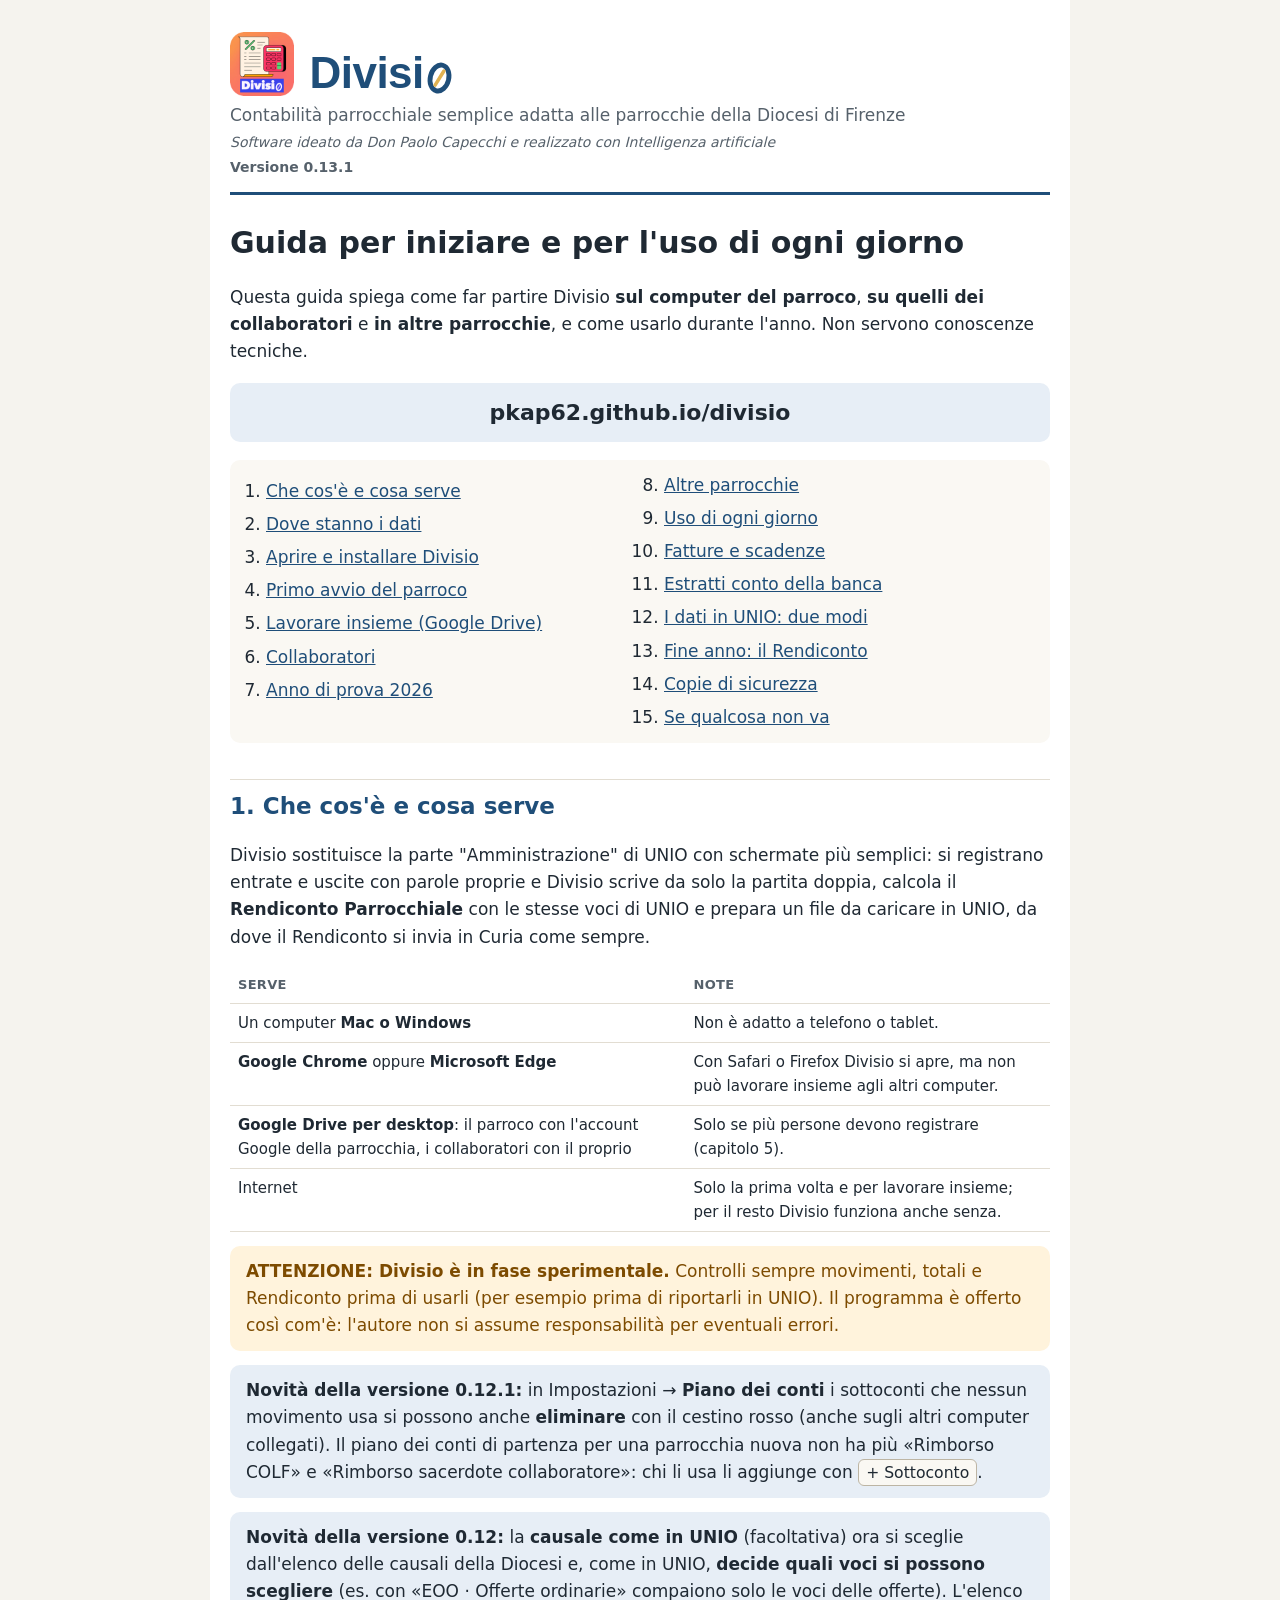
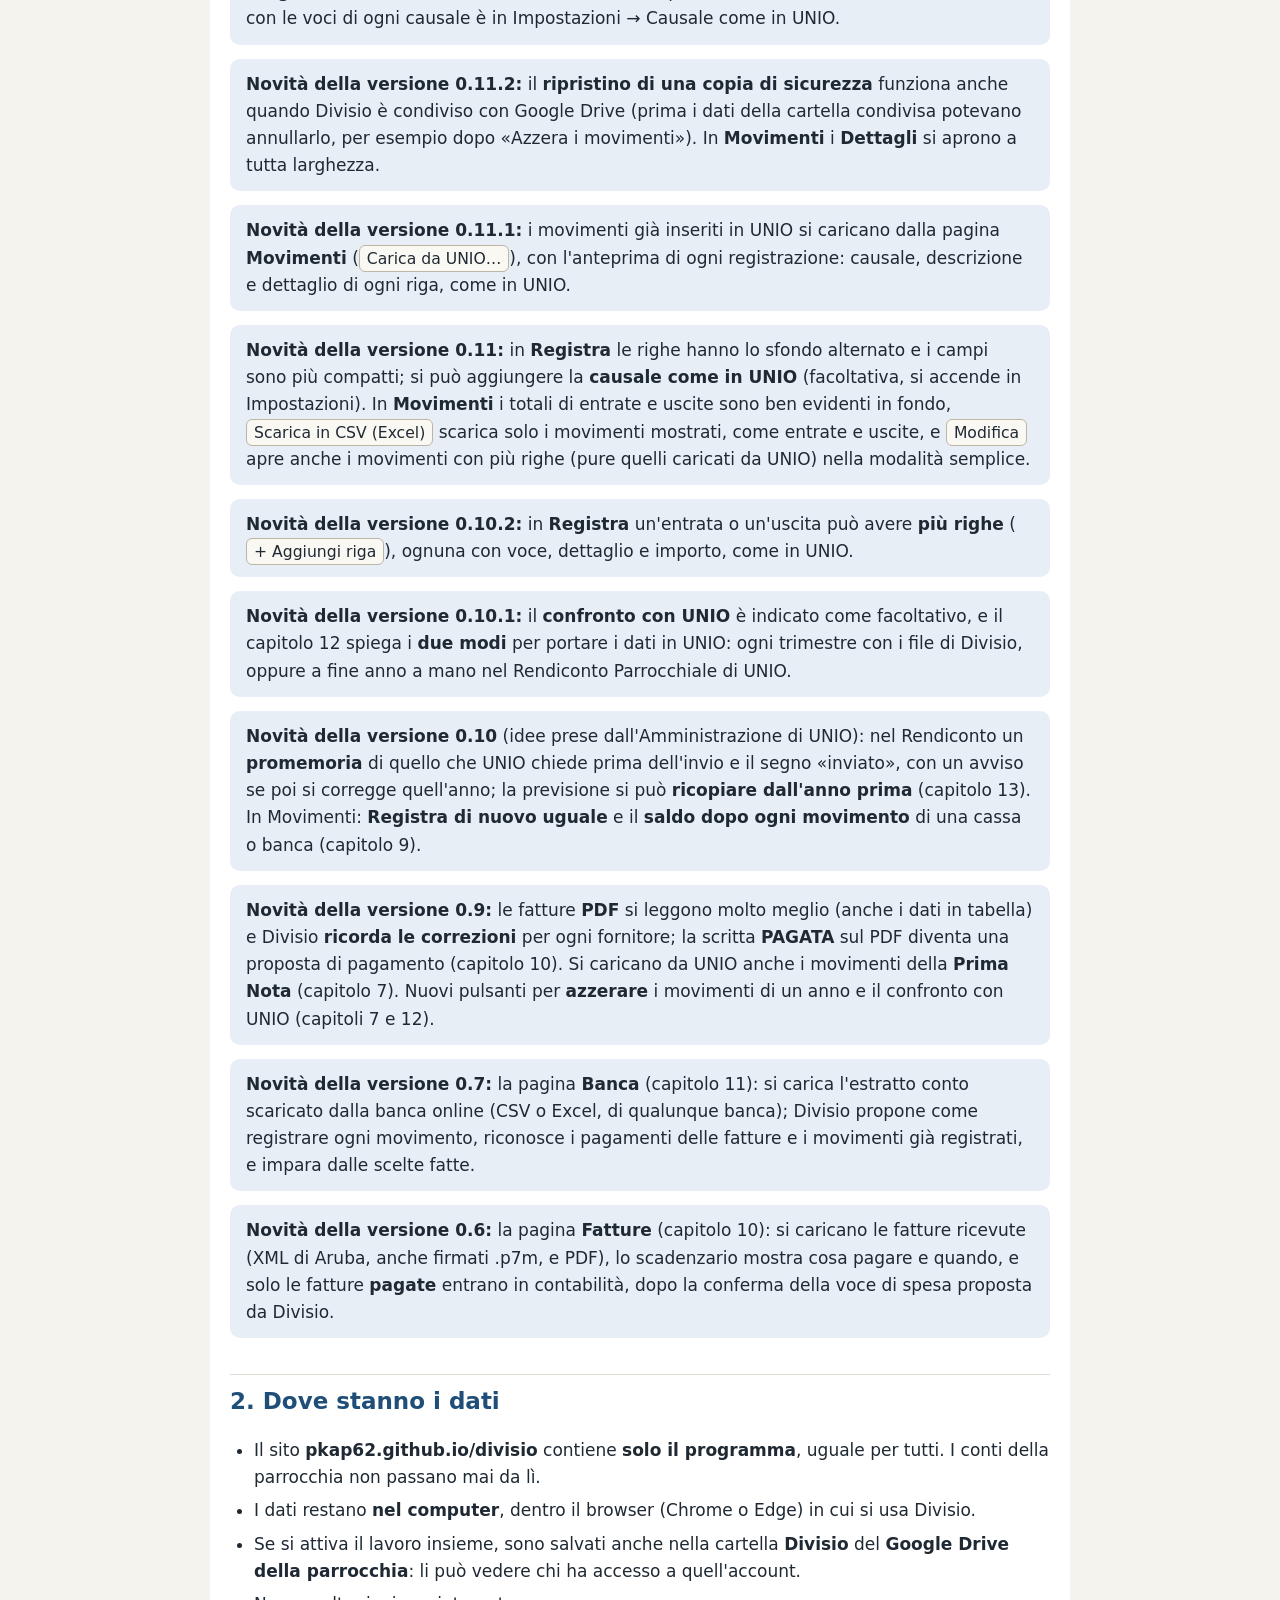
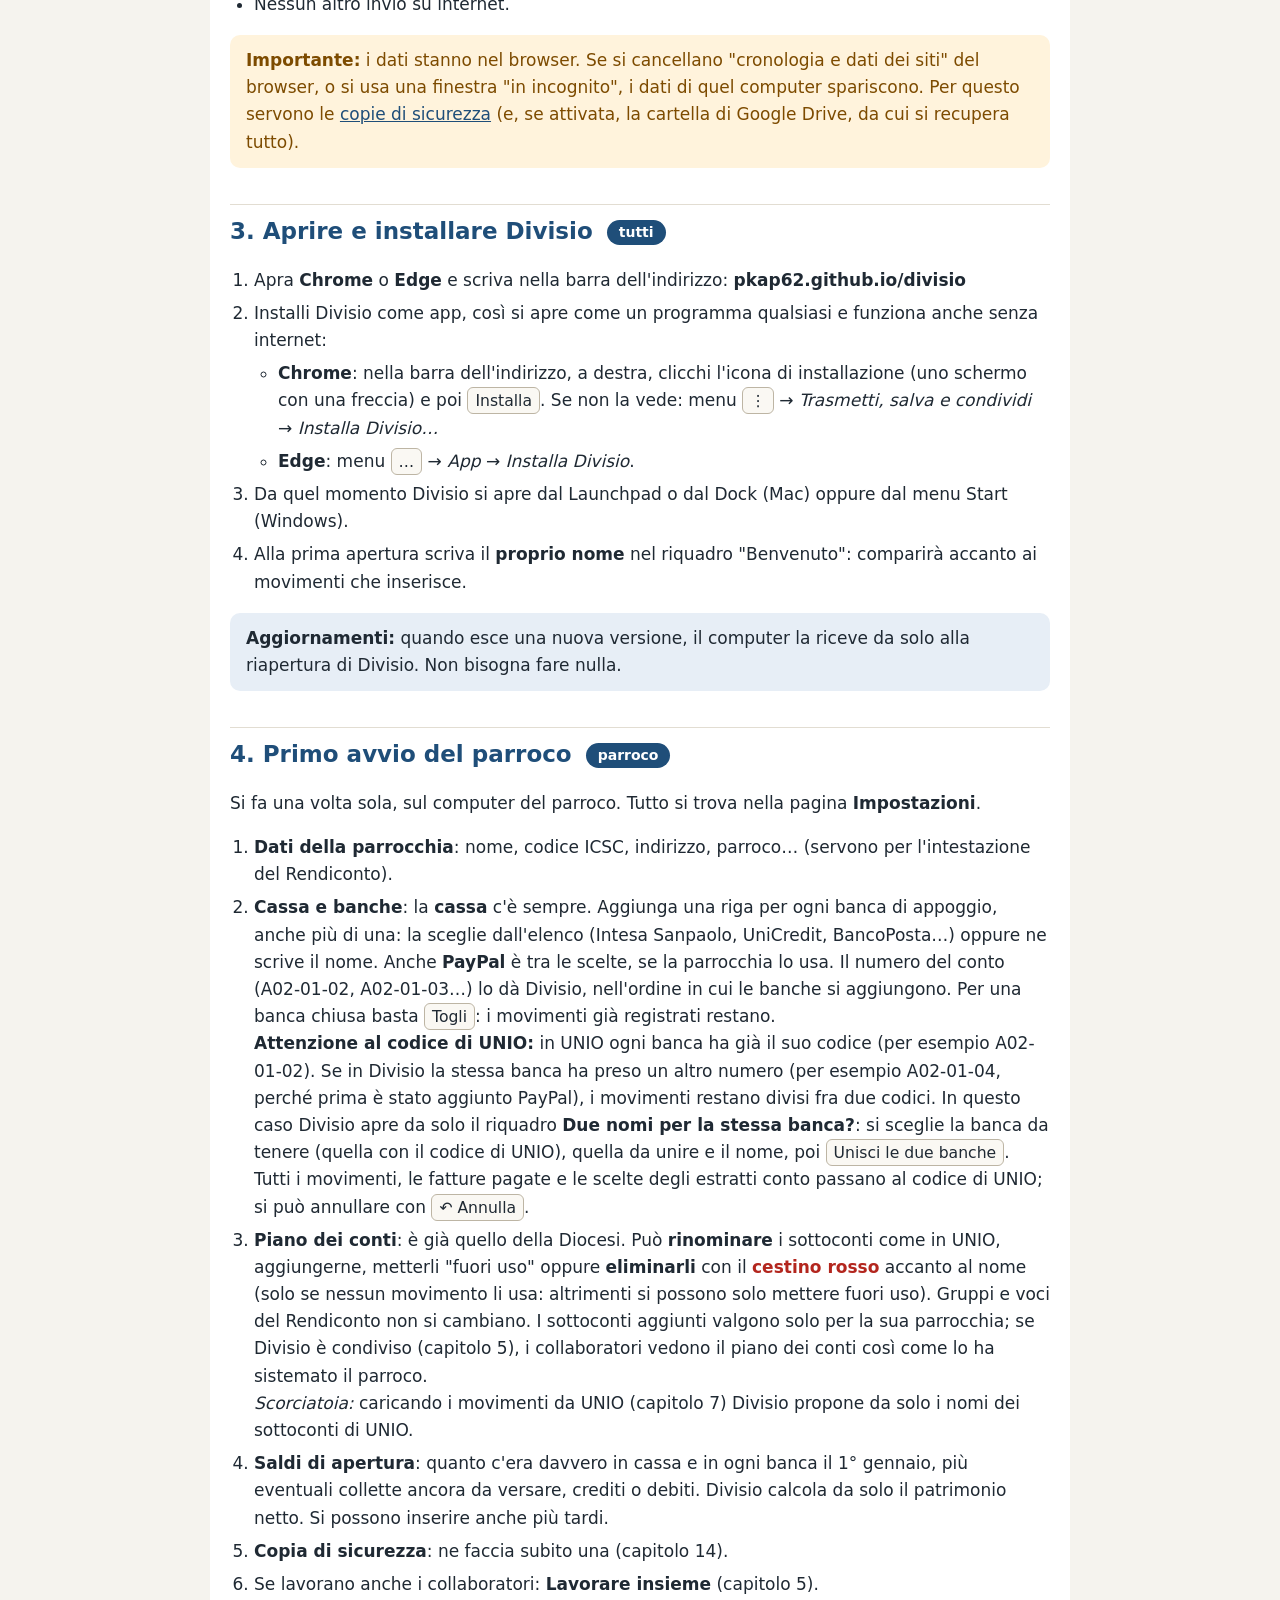
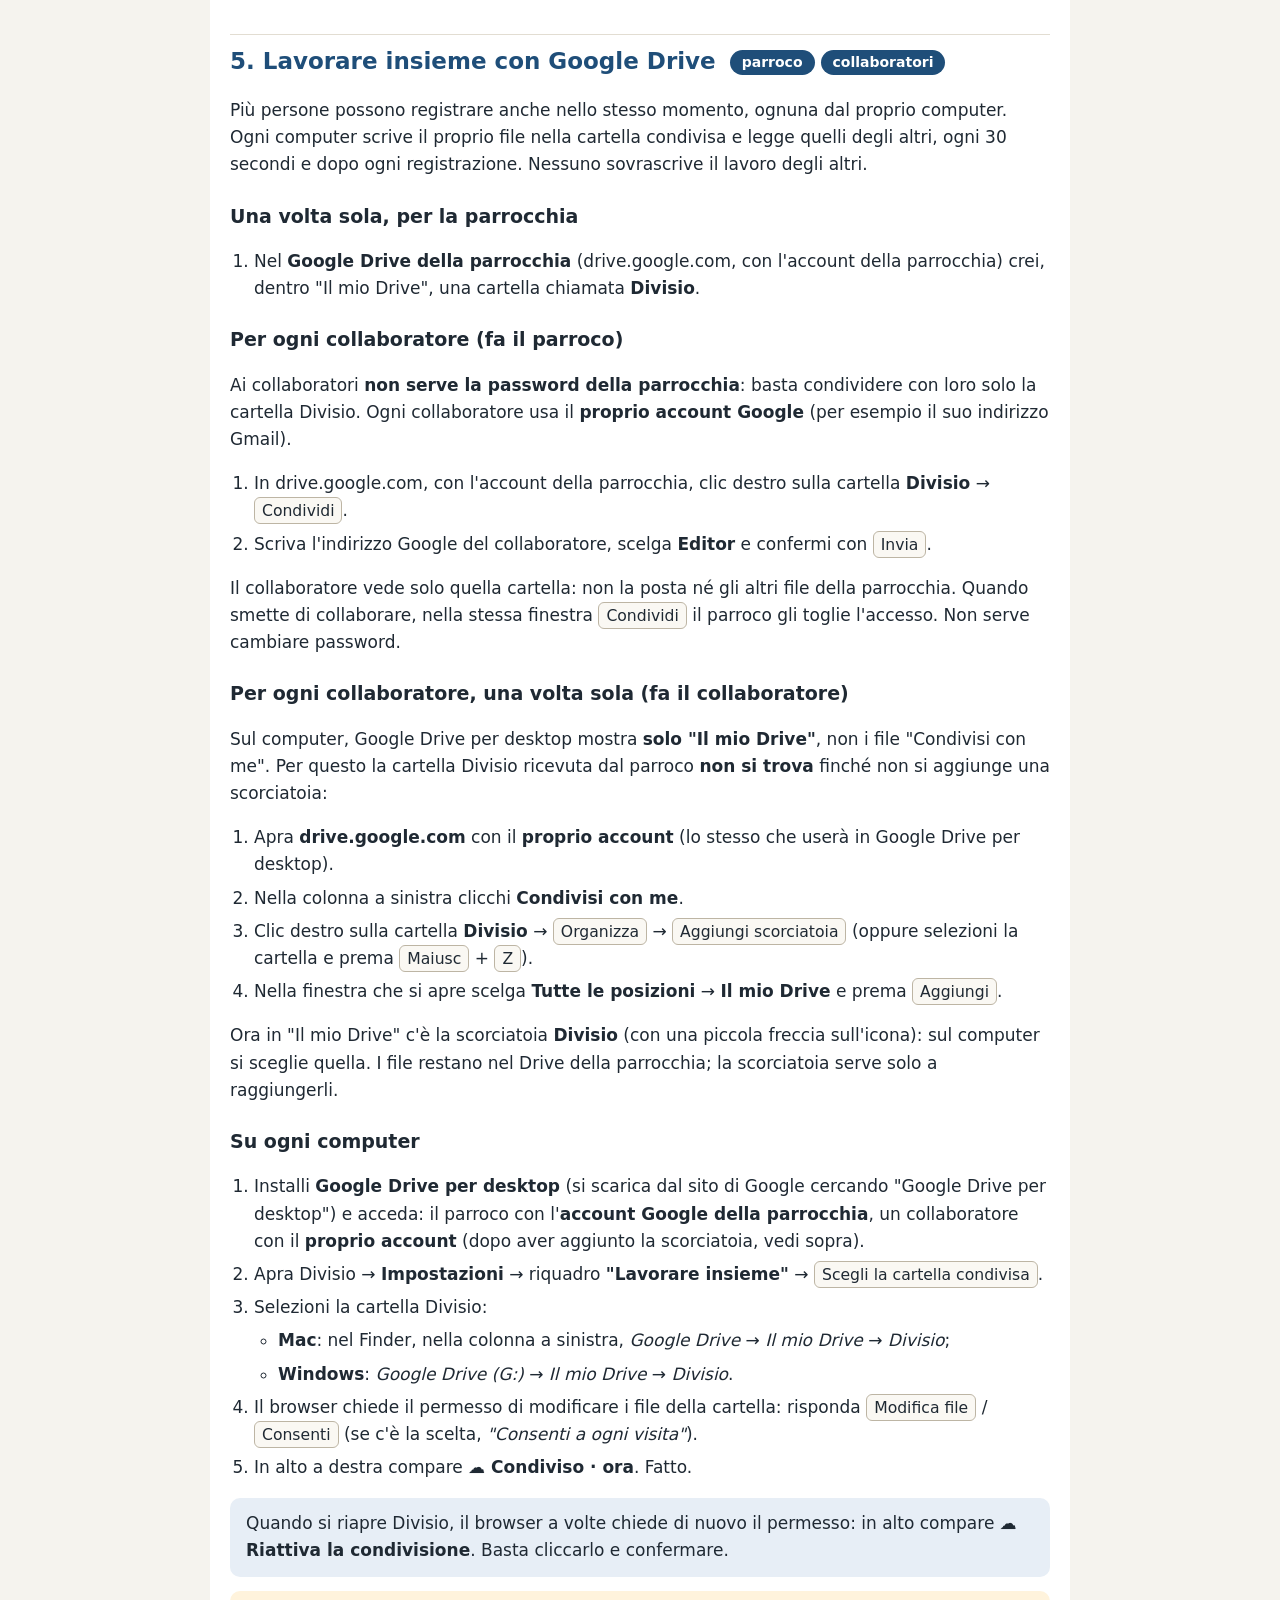
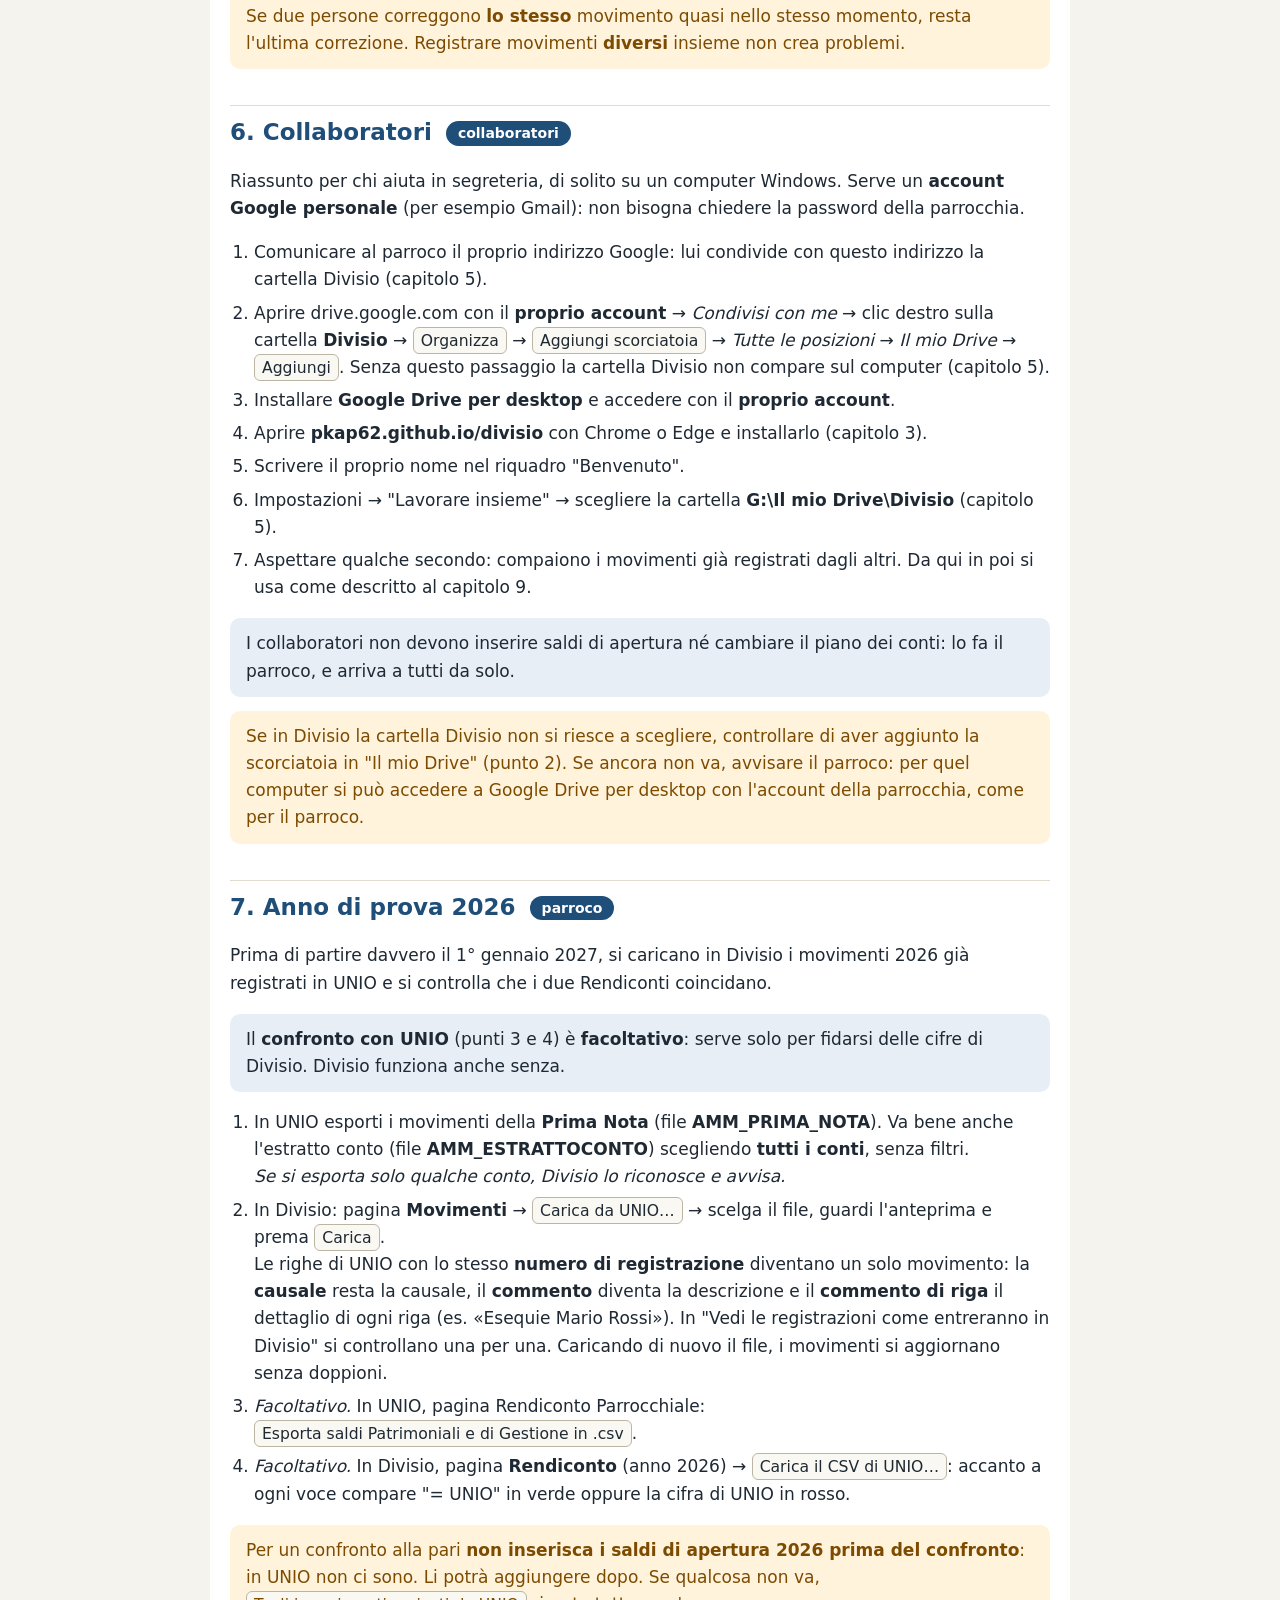
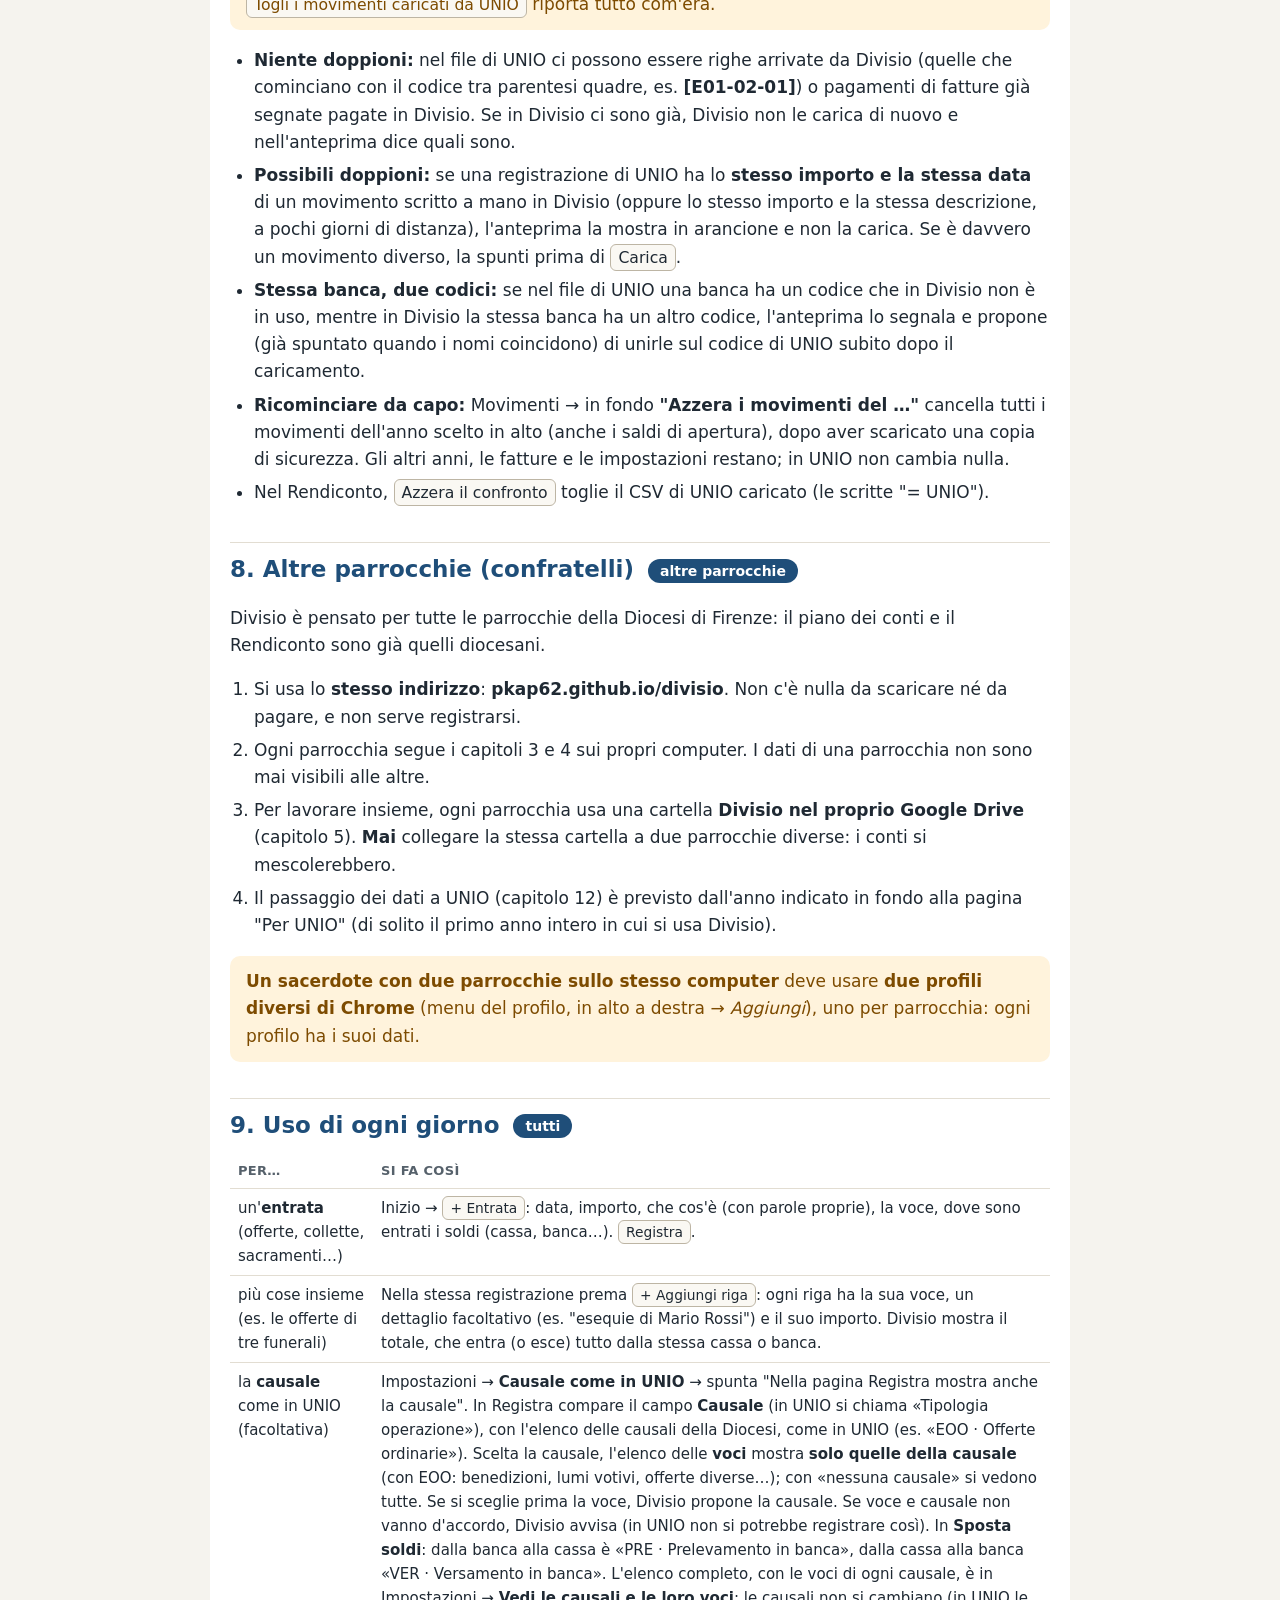
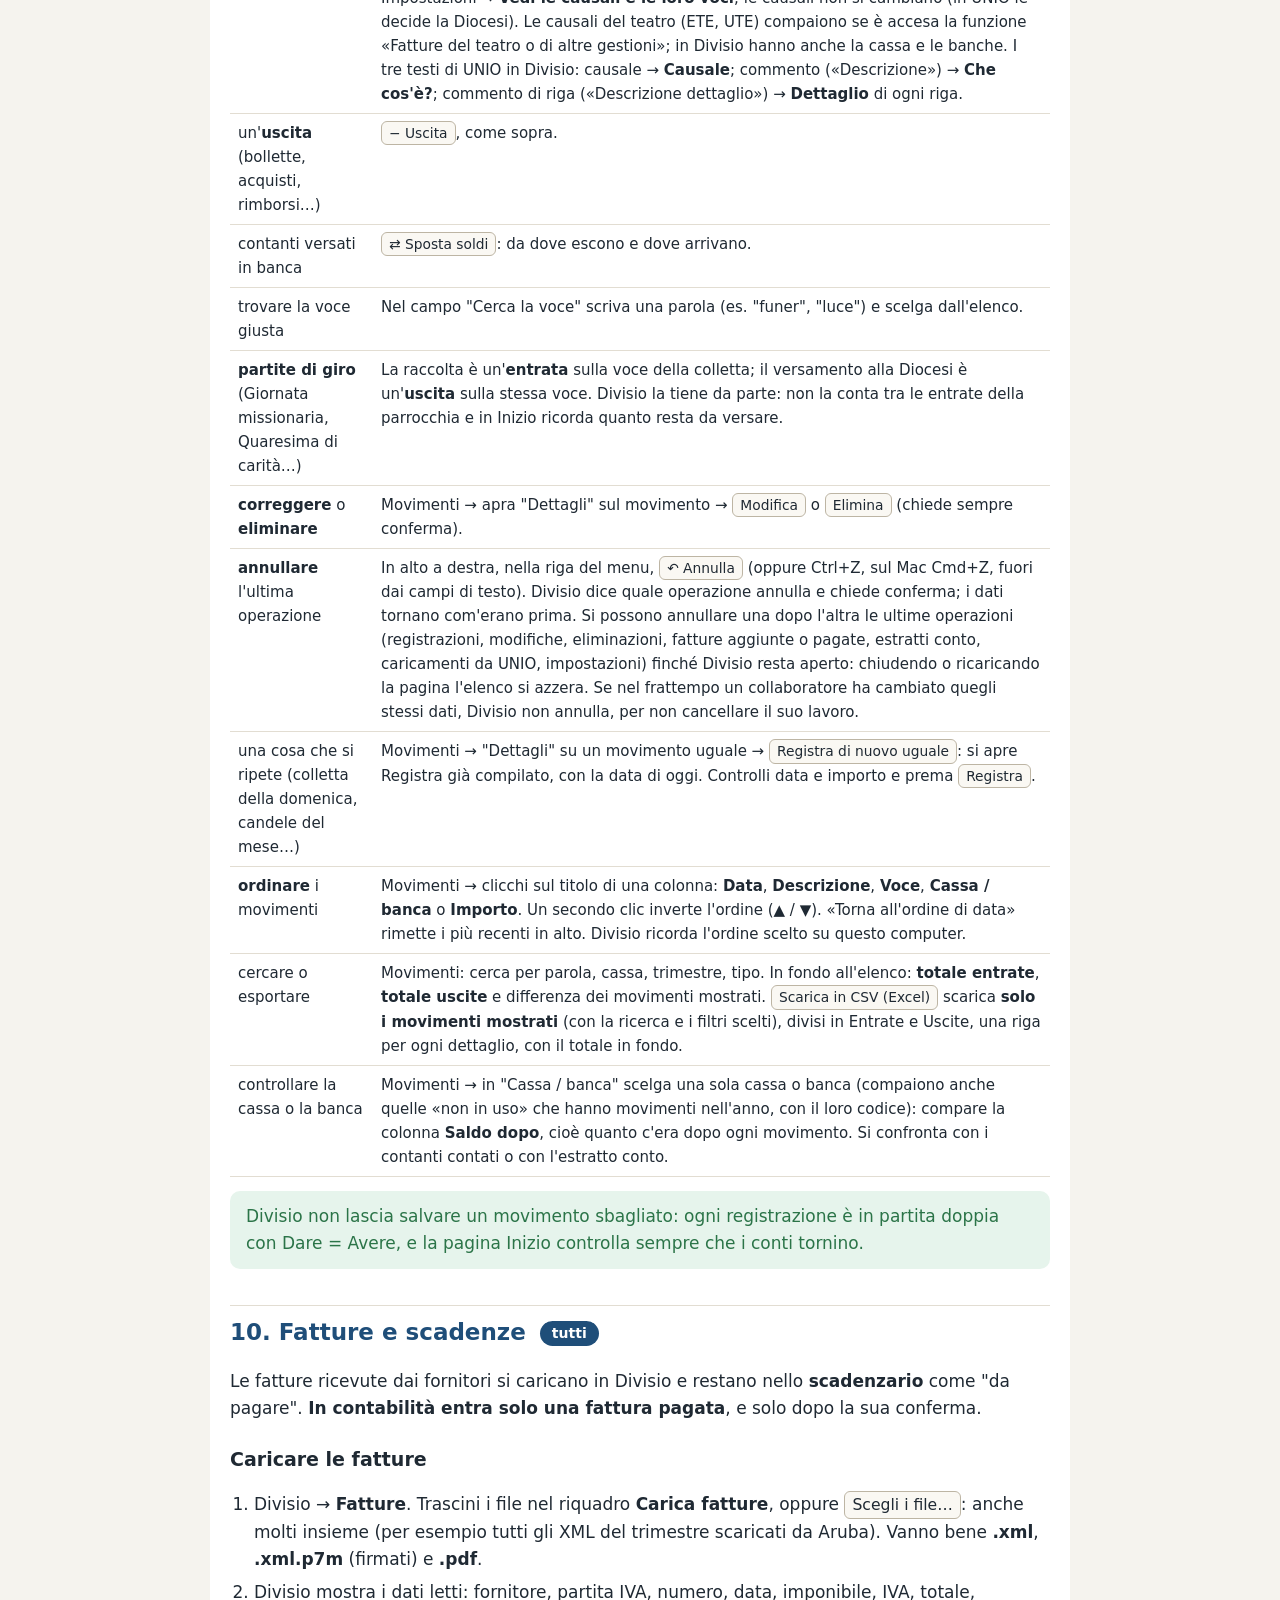
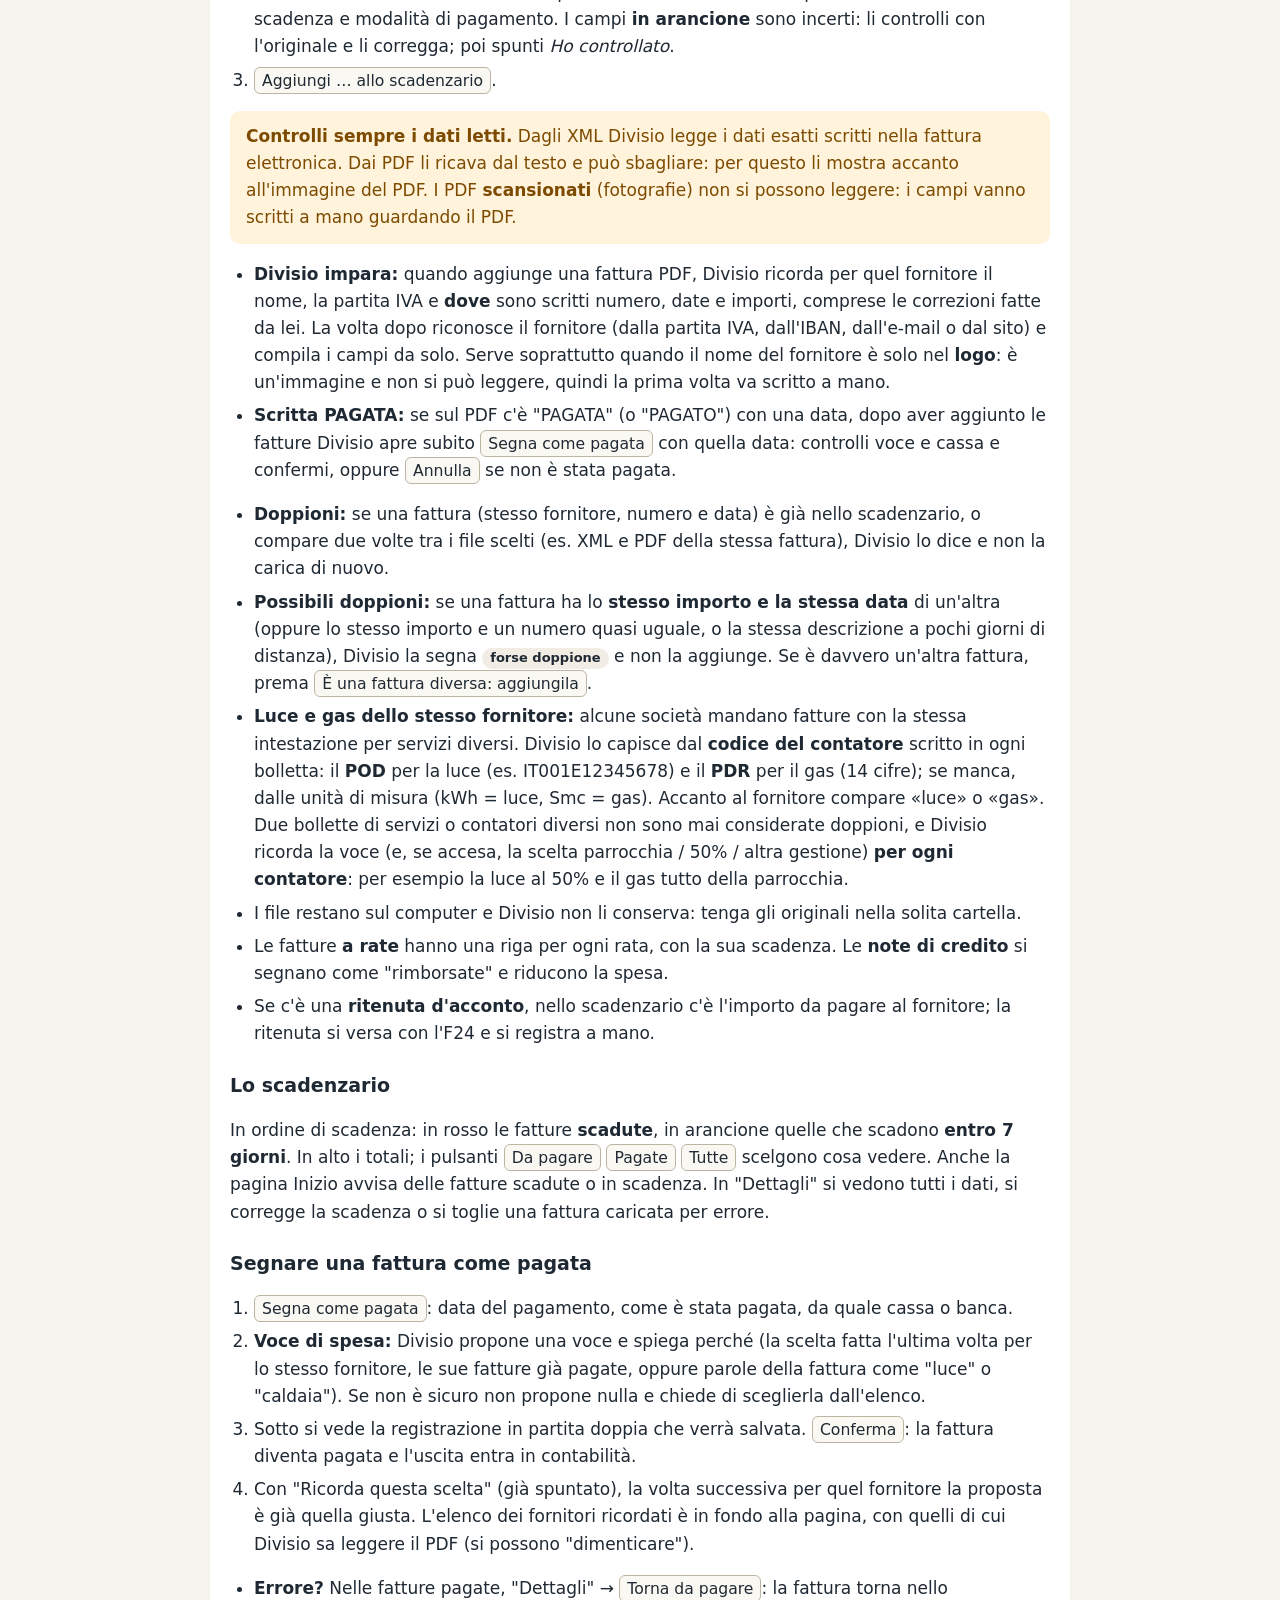
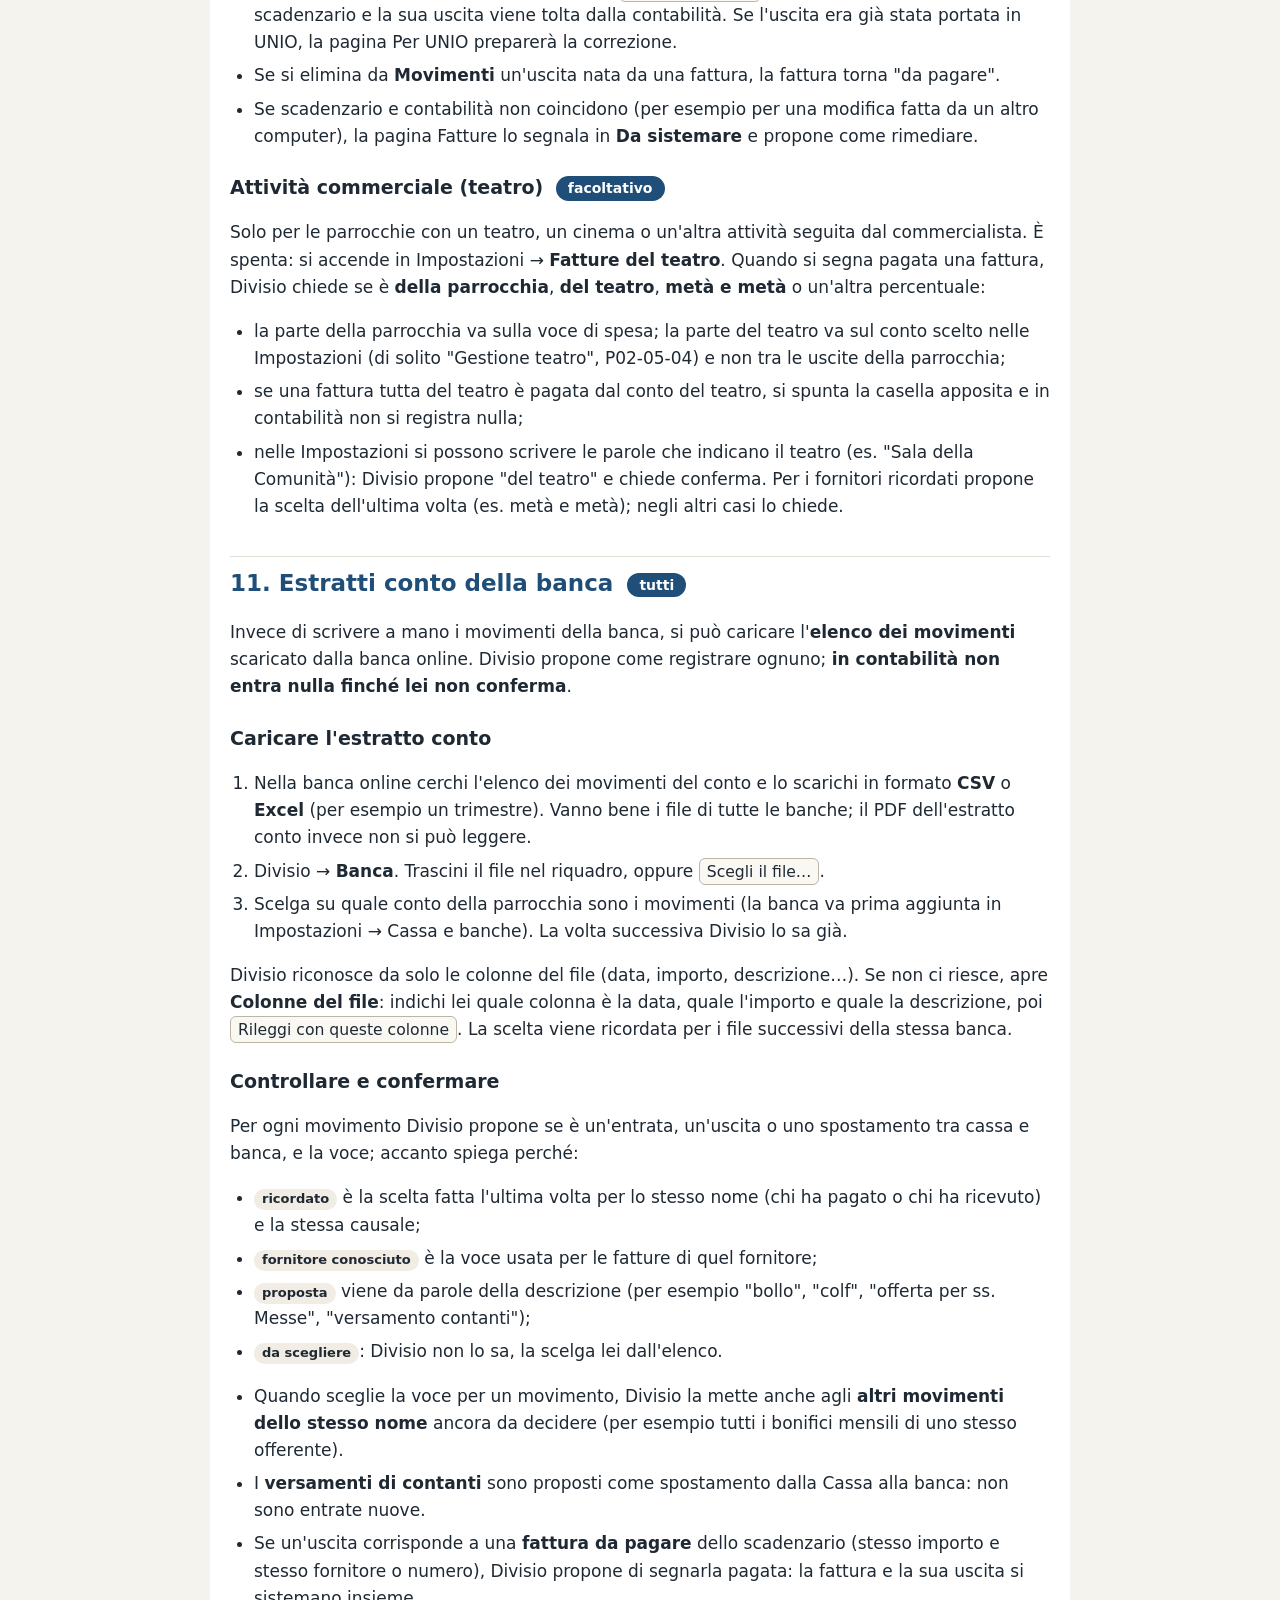
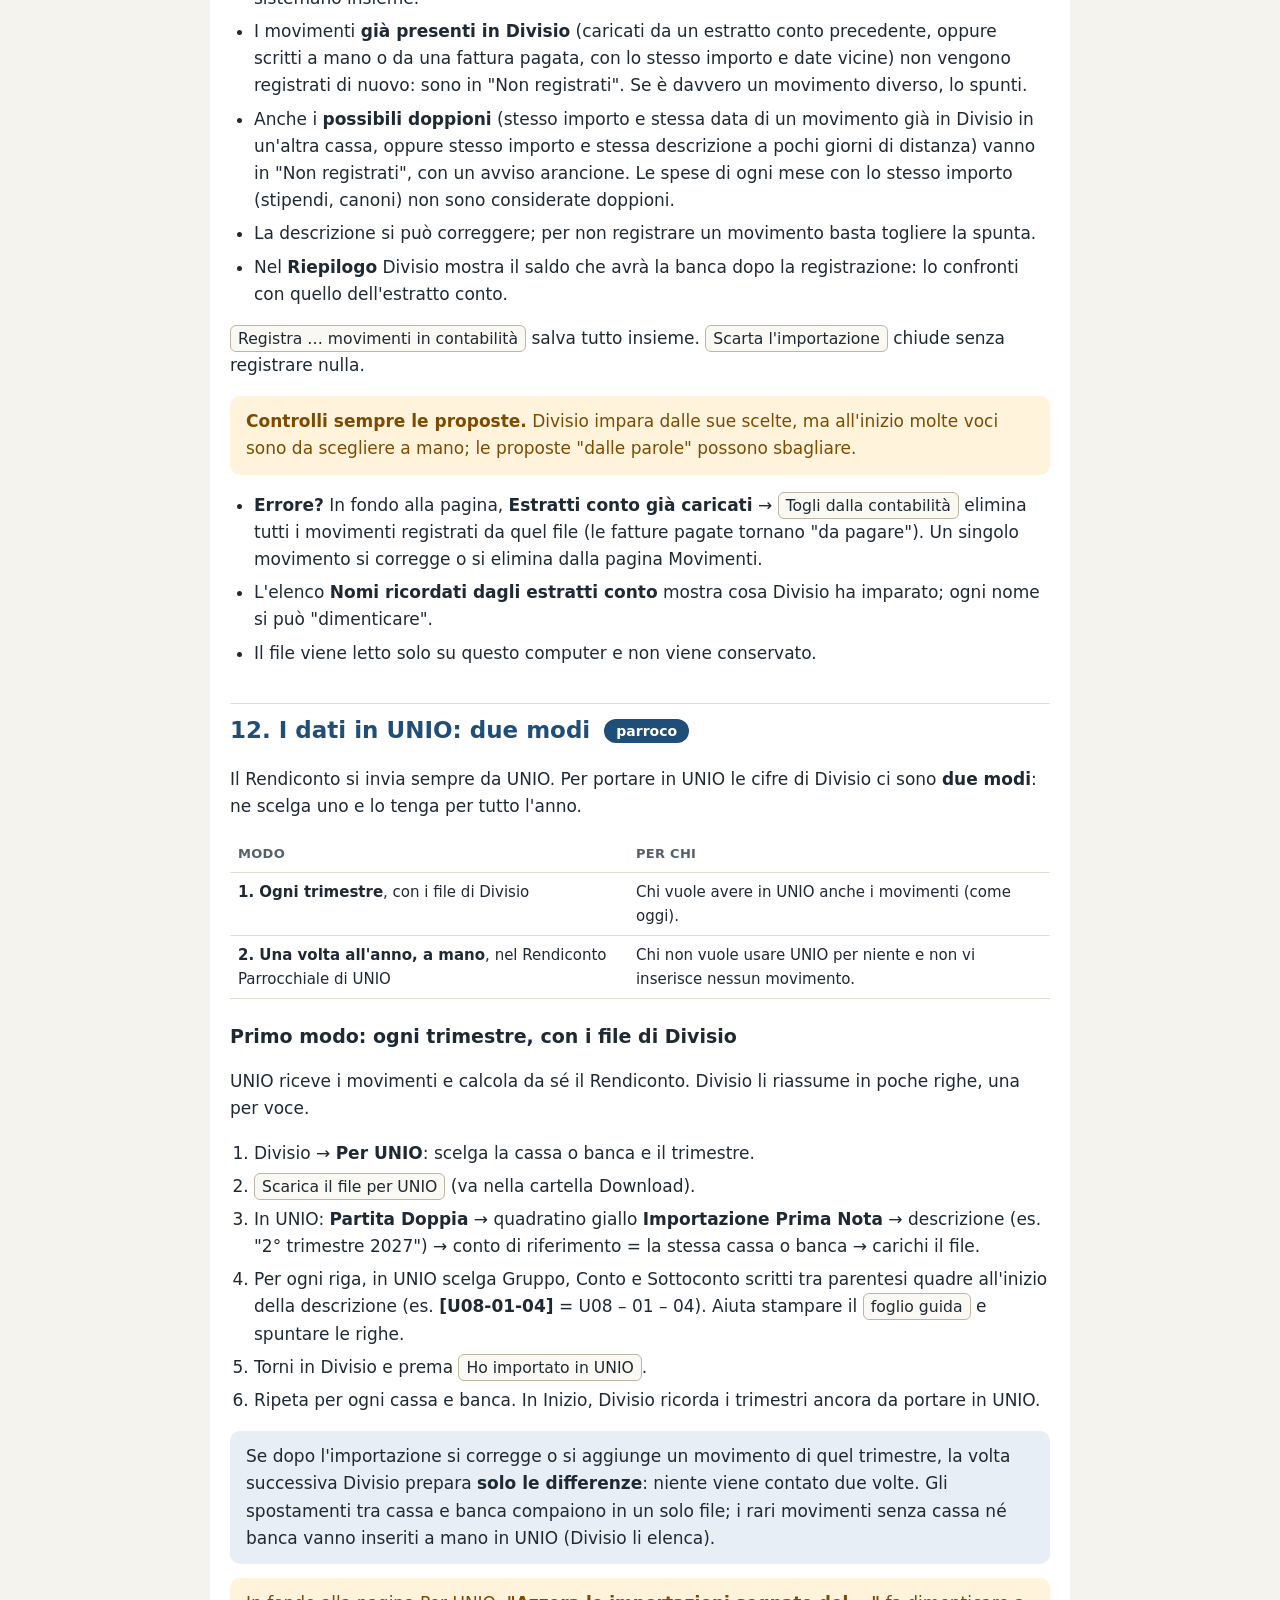
==== commit f1968140: "Stessa banca con due codici (UNIO e Divisio): unire le banche (0.13.1) - Impostazioni → Cassa e banc" ====
--- a/guida.html
+++ b/guida.html
@@ -163,7 +163,12 @@
   <li><b>Cassa e banche</b>: la <b>cassa</b> c'è sempre. Aggiunga una riga per ogni banca di appoggio, anche più di una:
     la sceglie dall'elenco (Intesa Sanpaolo, UniCredit, BancoPosta…) oppure ne scrive il nome. Anche <b>PayPal</b> è tra le scelte, se la parrocchia lo usa.
     Il numero del conto (A02-01-02, A02-01-03…) lo dà Divisio, nell'ordine in cui le banche si aggiungono.
-    Per una banca chiusa basta <span class="bottone">Togli</span>: i movimenti già registrati restano.</li>
+    Per una banca chiusa basta <span class="bottone">Togli</span>: i movimenti già registrati restano.<br>
+    <b>Attenzione al codice di UNIO:</b> in UNIO ogni banca ha già il suo codice (per esempio A02-01-02). Se in Divisio la stessa banca ha preso un altro numero
+    (per esempio A02-01-04, perché prima è stato aggiunto PayPal), i movimenti restano divisi fra due codici. In questo caso Divisio apre da solo il riquadro
+    <b>Due nomi per la stessa banca?</b>: si sceglie la banca da tenere (quella con il codice di UNIO), quella da unire e il nome, poi
+    <span class="bottone">Unisci le due banche</span>. Tutti i movimenti, le fatture pagate e le scelte degli estratti conto passano al codice di UNIO;
+    si può annullare con <span class="bottone">↶ Annulla</span>.</li>
   <li><b>Piano dei conti</b>: è già quello della Diocesi. Può <b>rinominare</b> i sottoconti come in UNIO,
     aggiungerne, metterli "fuori uso" oppure <b>eliminarli</b> con il <b style="color:#b3261e">cestino rosso</b> accanto al nome (solo se nessun movimento li usa:
     altrimenti si possono solo mettere fuori uso). Gruppi e voci del Rendiconto non si cambiano.
@@ -259,6 +264,8 @@
   <li><b>Possibili doppioni:</b> se una registrazione di UNIO ha lo <b>stesso importo e la stessa data</b> di un movimento scritto a mano in Divisio
     (oppure lo stesso importo e la stessa descrizione, a pochi giorni di distanza), l'anteprima la mostra in arancione e non la carica.
     Se è davvero un movimento diverso, la spunti prima di <span class="bottone">Carica</span>.</li>
+  <li><b>Stessa banca, due codici:</b> se nel file di UNIO una banca ha un codice che in Divisio non è in uso, mentre in Divisio la stessa banca ha un altro codice,
+    l'anteprima lo segnala e propone (già spuntato quando i nomi coincidono) di unirle sul codice di UNIO subito dopo il caricamento.</li>
   <li><b>Ricominciare da capo:</b> Movimenti → in fondo <b>"Azzera i movimenti del …"</b> cancella tutti i movimenti dell'anno scelto in alto
     (anche i saldi di apertura), dopo aver scaricato una copia di sicurezza. Gli altri anni, le fatture e le impostazioni restano; in UNIO non cambia nulla.</li>
   <li>Nel Rendiconto, <span class="bottone">Azzera il confronto</span> toglie il CSV di UNIO caricato (le scritte "= UNIO").</li>
@@ -307,7 +314,8 @@
   <tr><td>cercare o esportare</td><td>Movimenti: cerca per parola, cassa, trimestre, tipo. In fondo all'elenco: <b>totale entrate</b>, <b>totale uscite</b> e differenza dei movimenti mostrati.
     <span class="bottone">Scarica in CSV (Excel)</span> scarica <b>solo i movimenti mostrati</b> (con la ricerca e i filtri scelti), divisi in Entrate e Uscite,
     una riga per ogni dettaglio, con il totale in fondo.</td></tr>
-  <tr><td>controllare la cassa o la banca</td><td>Movimenti → in "Cassa / banca" scelga una sola cassa o banca: compare la colonna <b>Saldo dopo</b>, cioè quanto c'era dopo ogni movimento.
+  <tr><td>controllare la cassa o la banca</td><td>Movimenti → in "Cassa / banca" scelga una sola cassa o banca
+    (compaiono anche quelle «non in uso» che hanno movimenti nell'anno, con il loro codice): compare la colonna <b>Saldo dopo</b>, cioè quanto c'era dopo ogni movimento.
     Si confronta con i contanti contati o con l'estratto conto.</td></tr>
 </table>
 <div class="box ok">Divisio non lascia salvare un movimento sbagliato: ogni registrazione è in partita doppia con Dare = Avere, e la pagina Inizio controlla sempre che i conti tornino.</div>
@@ -493,6 +501,8 @@
   <tr><td>L'estratto conto non viene letto</td><td>Nella banca online lo scarichi in formato CSV o Excel (.xlsx). Se Divisio non riconosce le colonne, le indichi in <b>Colonne del file</b>. Un vecchio Excel .xls va salvato come .xlsx o CSV.</td></tr>
   <tr><td>Dopo l'estratto conto il saldo della banca non coincide</td><td>Controlli i saldi di apertura (Impostazioni), i movimenti in "Non registrati" e quelli della banca scritti a mano con un importo diverso.</td></tr>
   <tr><td>In Fatture compare <b>Da sistemare</b></td><td>Scadenzario e contabilità non coincidono: scelga uno dei pulsanti proposti (registrare di nuovo l'uscita o rimettere la fattura "da pagare").</td></tr>
+  <tr><td>Scegliendo la banca in Movimenti mancano dei movimenti (per esempio quelli caricati da UNIO)</td><td>Probabilmente la stessa banca ha due codici, uno di UNIO e uno di Divisio.
+    Impostazioni → Cassa e banche → <b>Due nomi per la stessa banca?</b> → <span class="bottone">Unisci le due banche</span>, tenendo il codice di UNIO.</td></tr>
   <tr><td>Ho fatto un'operazione per sbaglio</td><td><span class="bottone">↶ Annulla</span> in alto a destra (o Ctrl+Z / Cmd+Z). Funziona finché non si chiude o ricarica Divisio;
     dopo, si corregge a mano o si torna a una copia di sicurezza.</td></tr>
   <tr><td>Una fattura o un movimento vero è segnato come «forse doppione»</td><td>Se è davvero diverso: nelle Fatture <span class="bottone">È una fattura diversa: aggiungila</span>;
@@ -500,7 +510,7 @@
   <tr><td>Non vedo l'ultima versione</td><td>Chiuda e riapra Divisio (a volte serve aspettare una decina di minuti dalla pubblicazione).</td></tr>
 </table>
 
-<footer>Divisio · guida aggiornata al 25 novembre 2026 (versione 0.13.0) · Il codice del programma è pubblico su github.com/pkap62/divisio.
+<footer>Divisio · guida aggiornata al 25 novembre 2026 (versione 0.13.1) · Il codice del programma è pubblico su github.com/pkap62/divisio.
 I conti di ogni parrocchia restano sui suoi computer e nel suo Google Drive.</footer>
 </div>
 <script type="module">
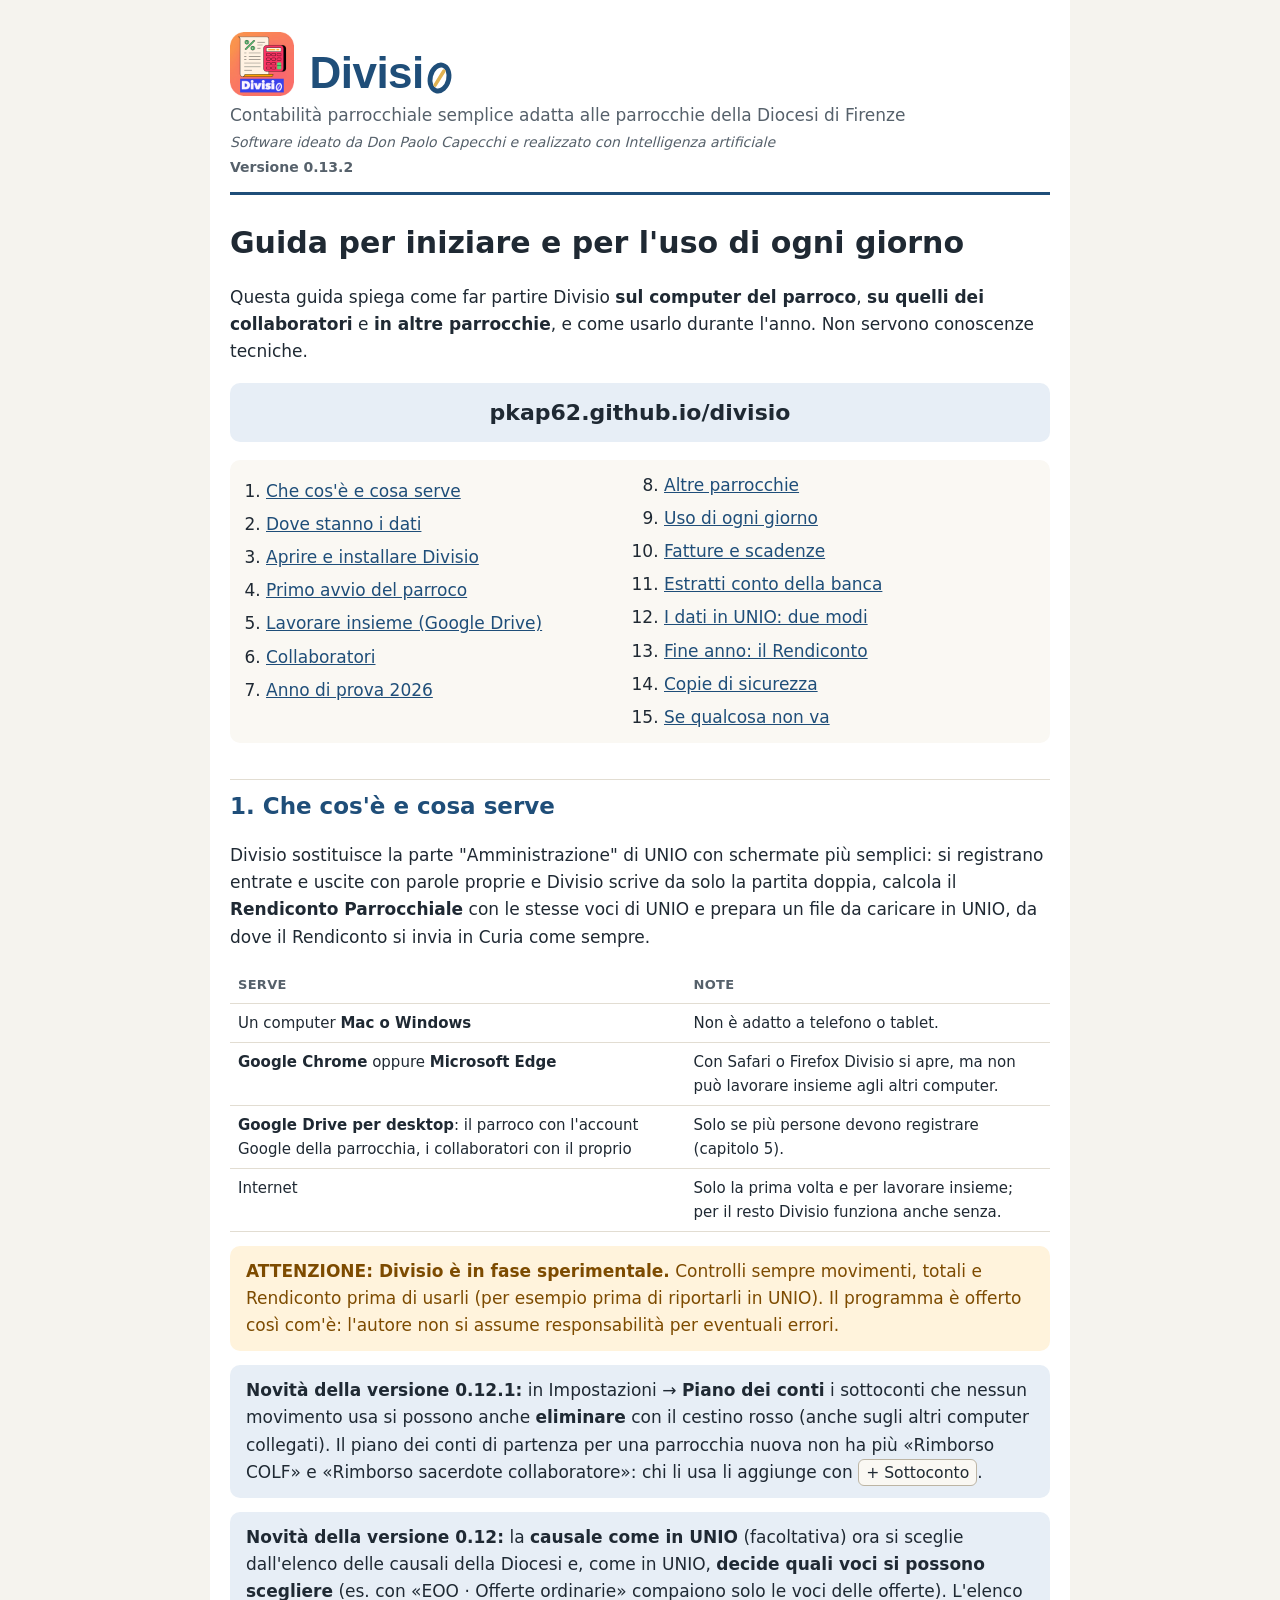
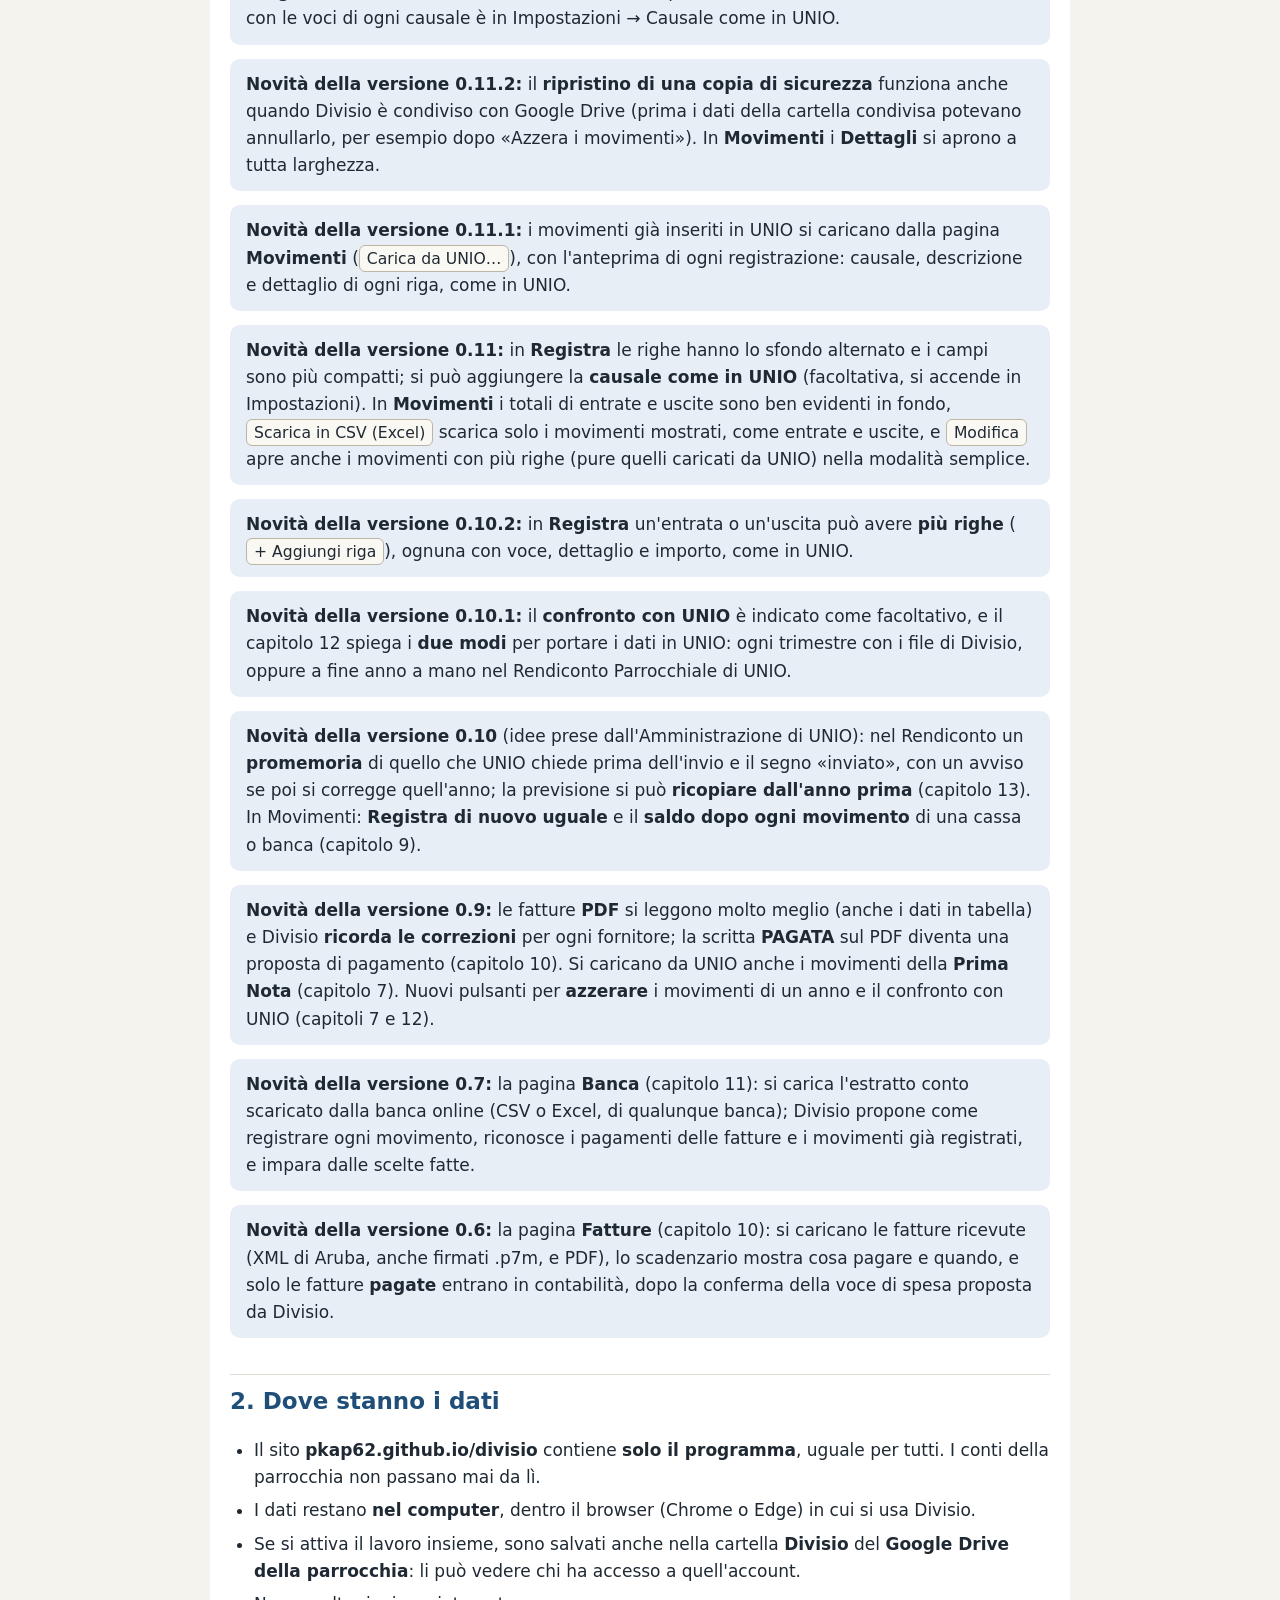
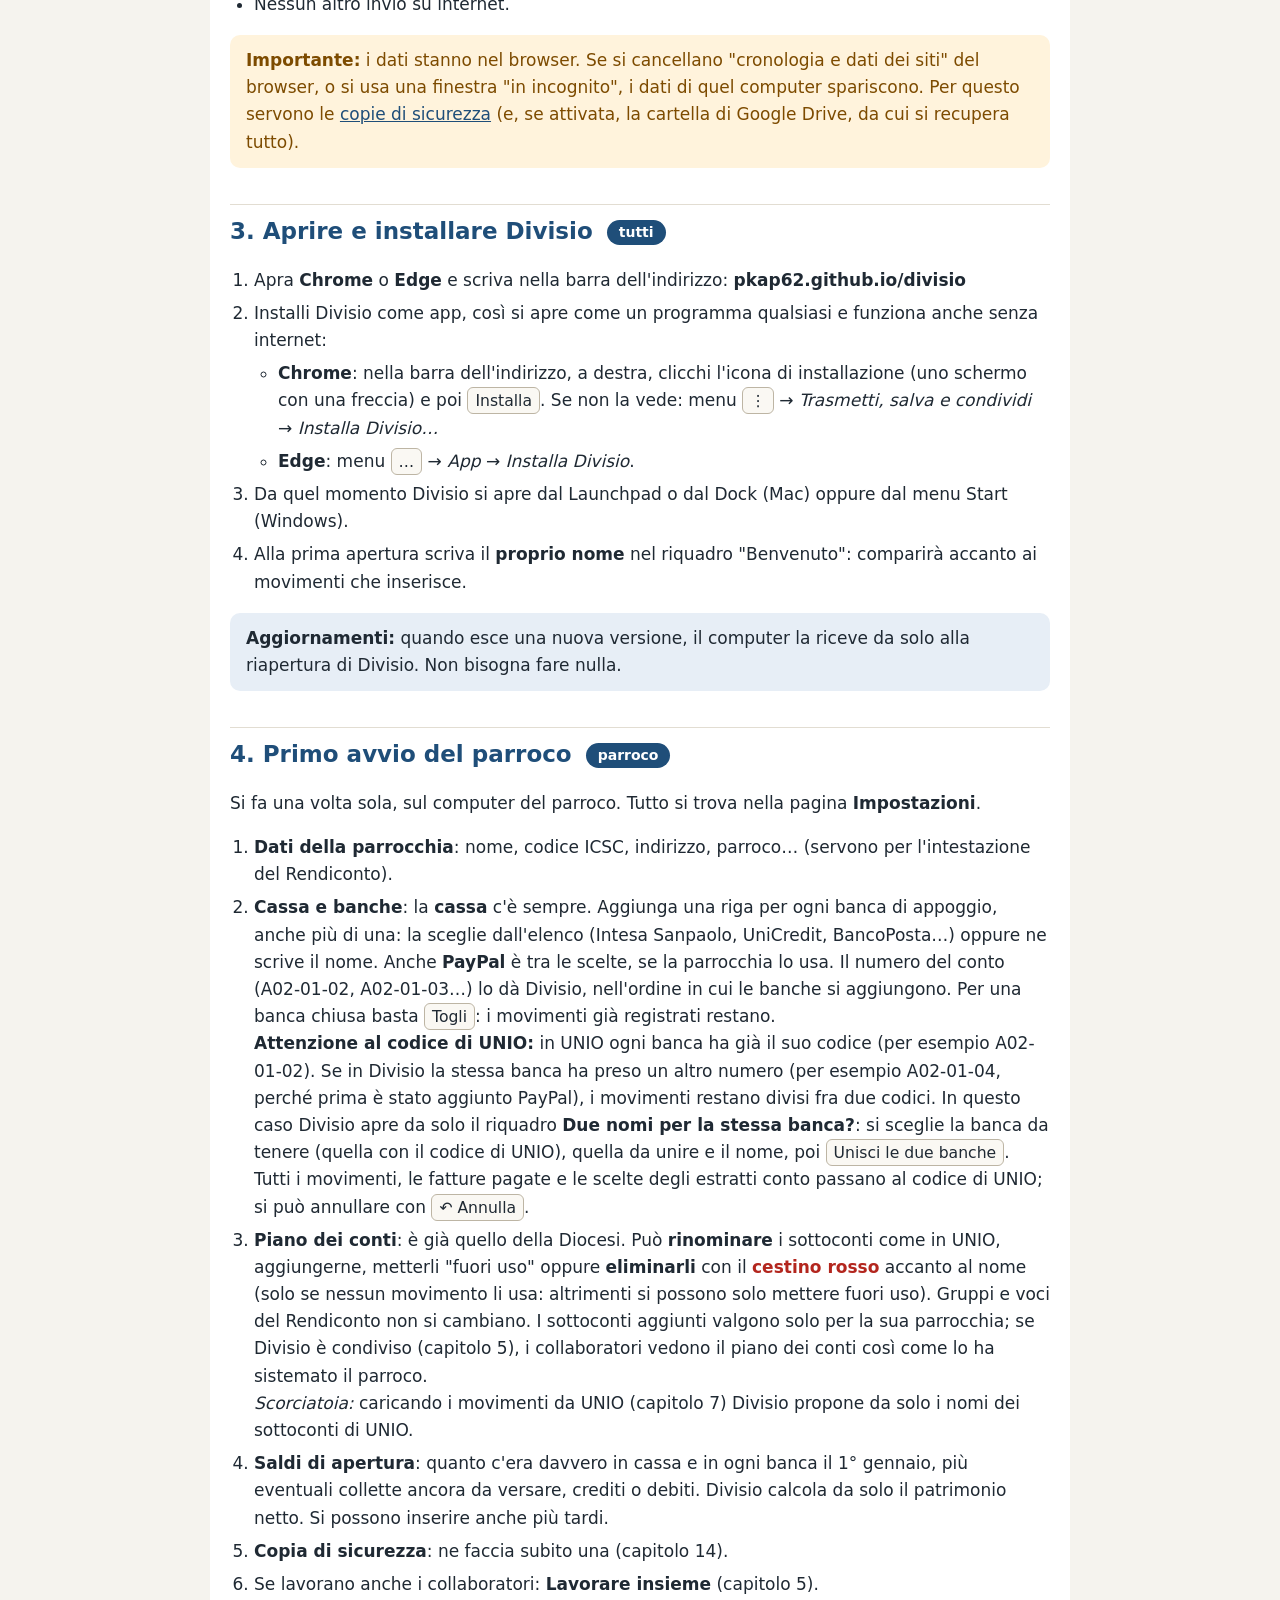
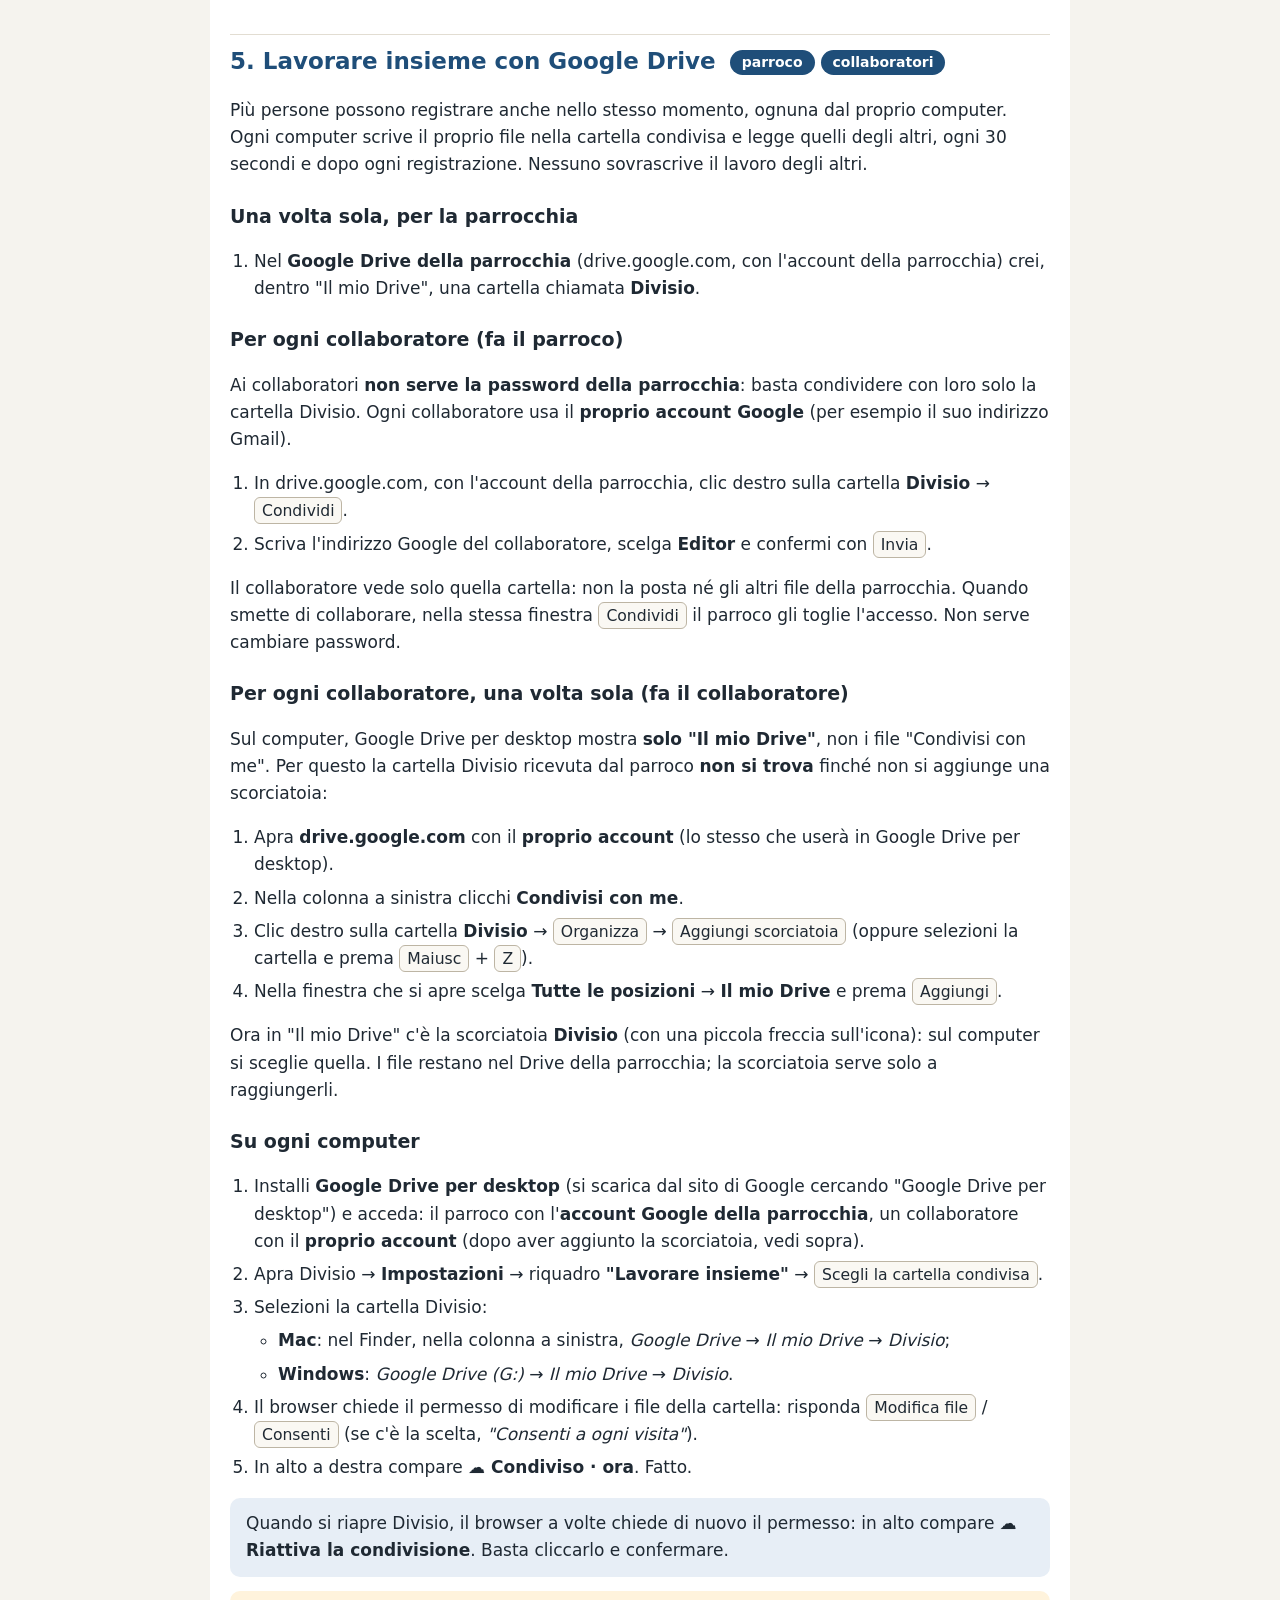
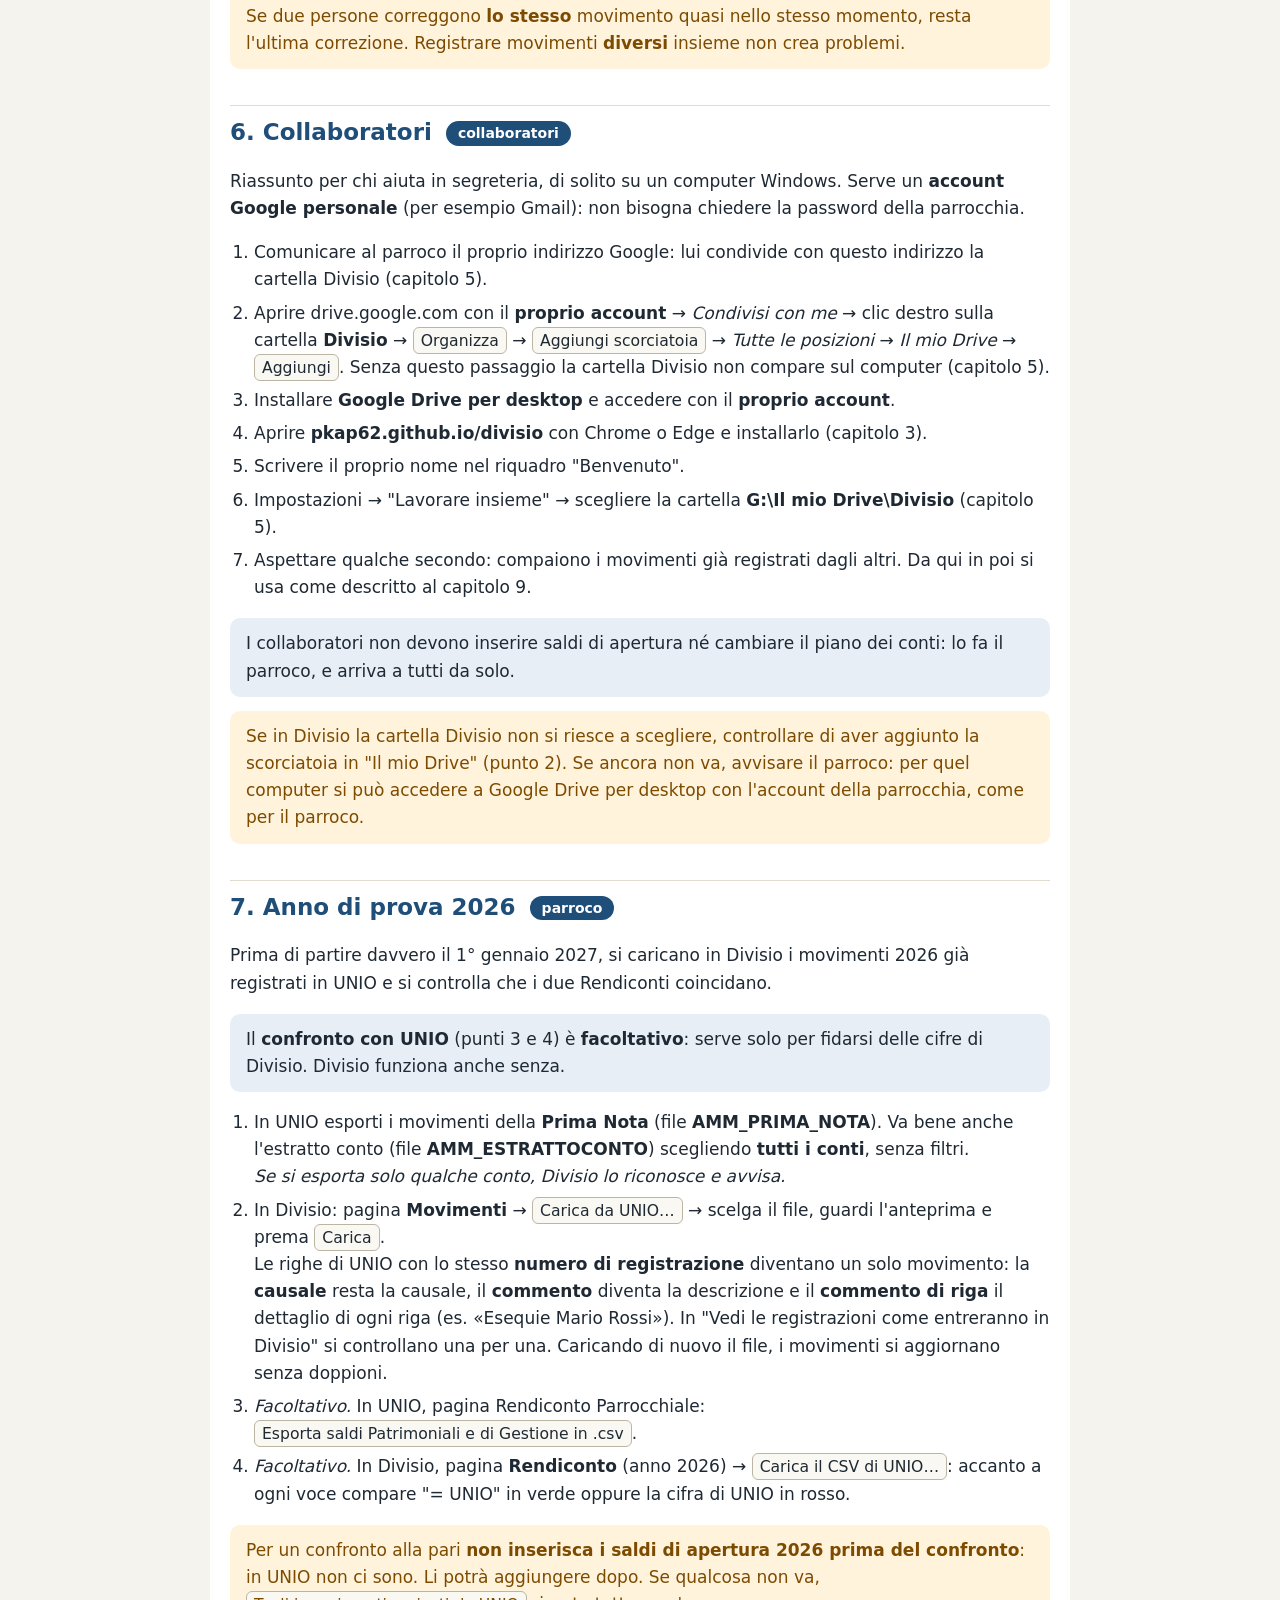
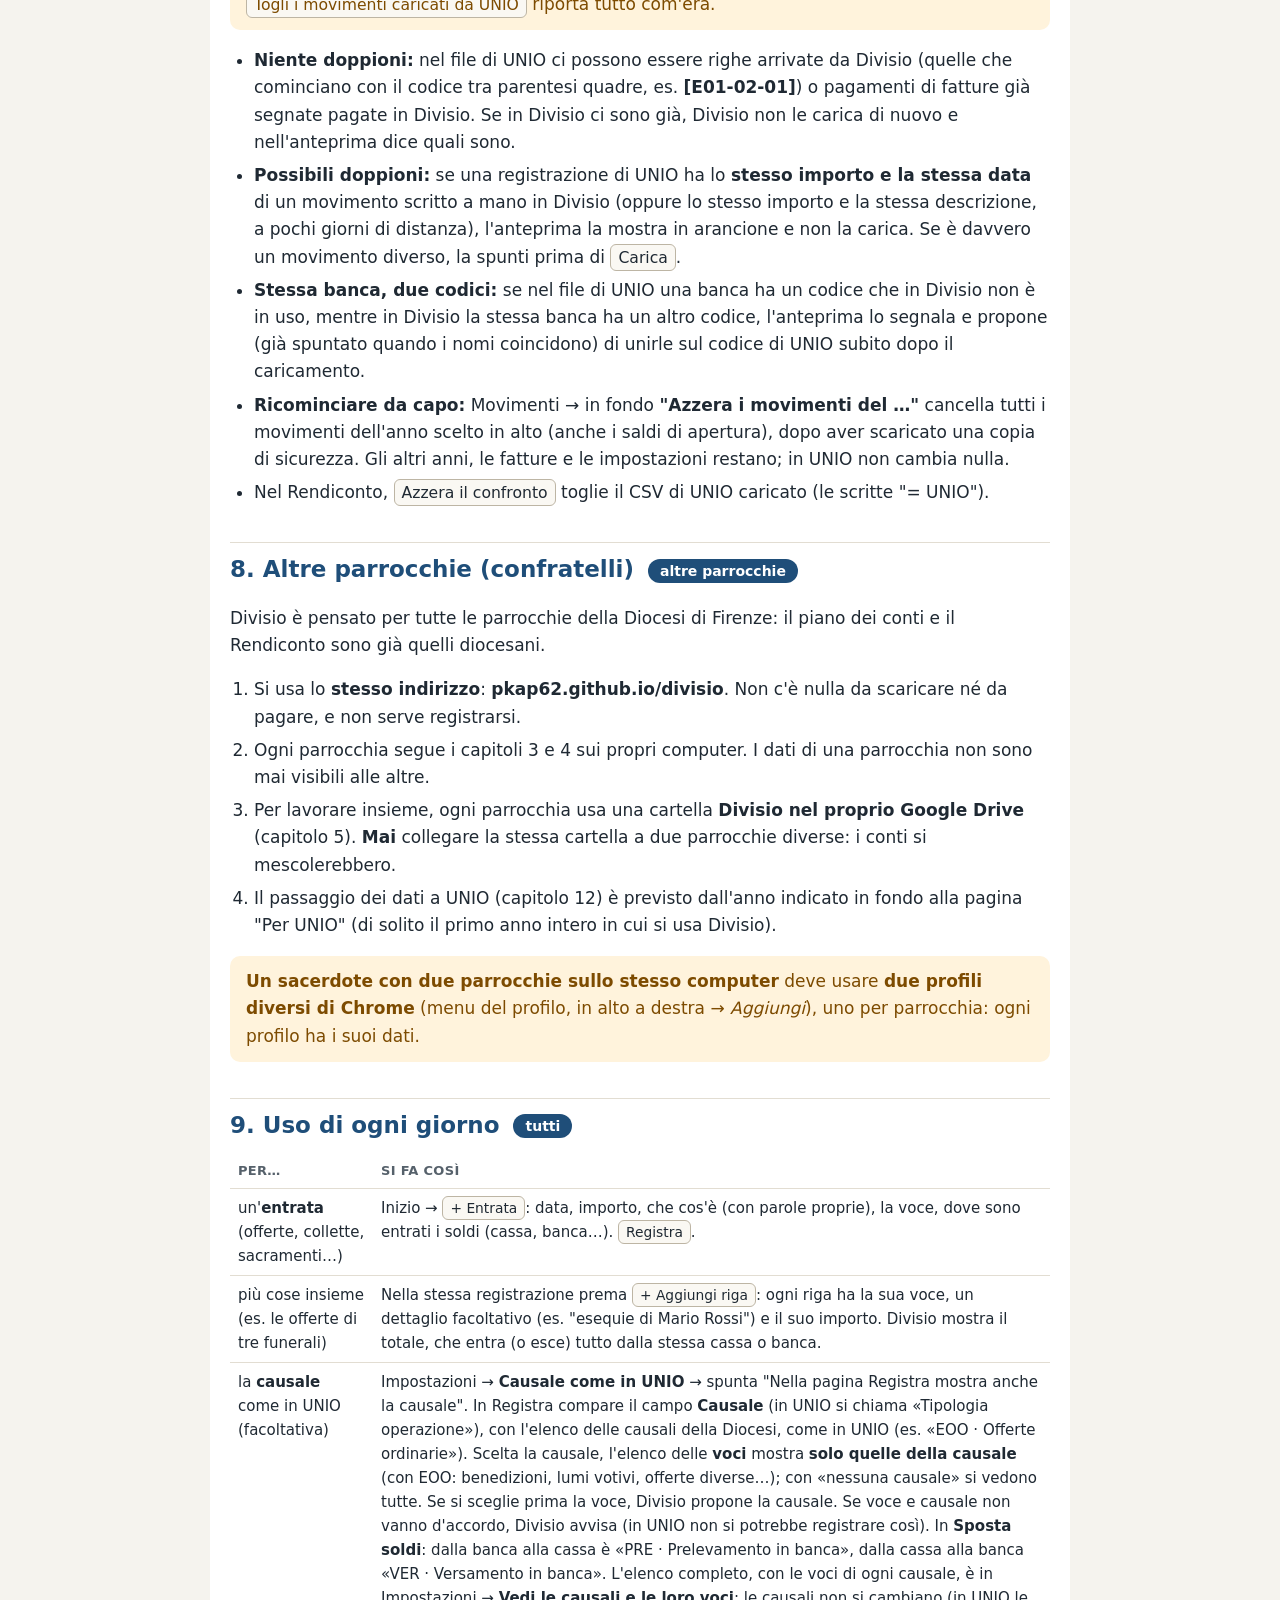
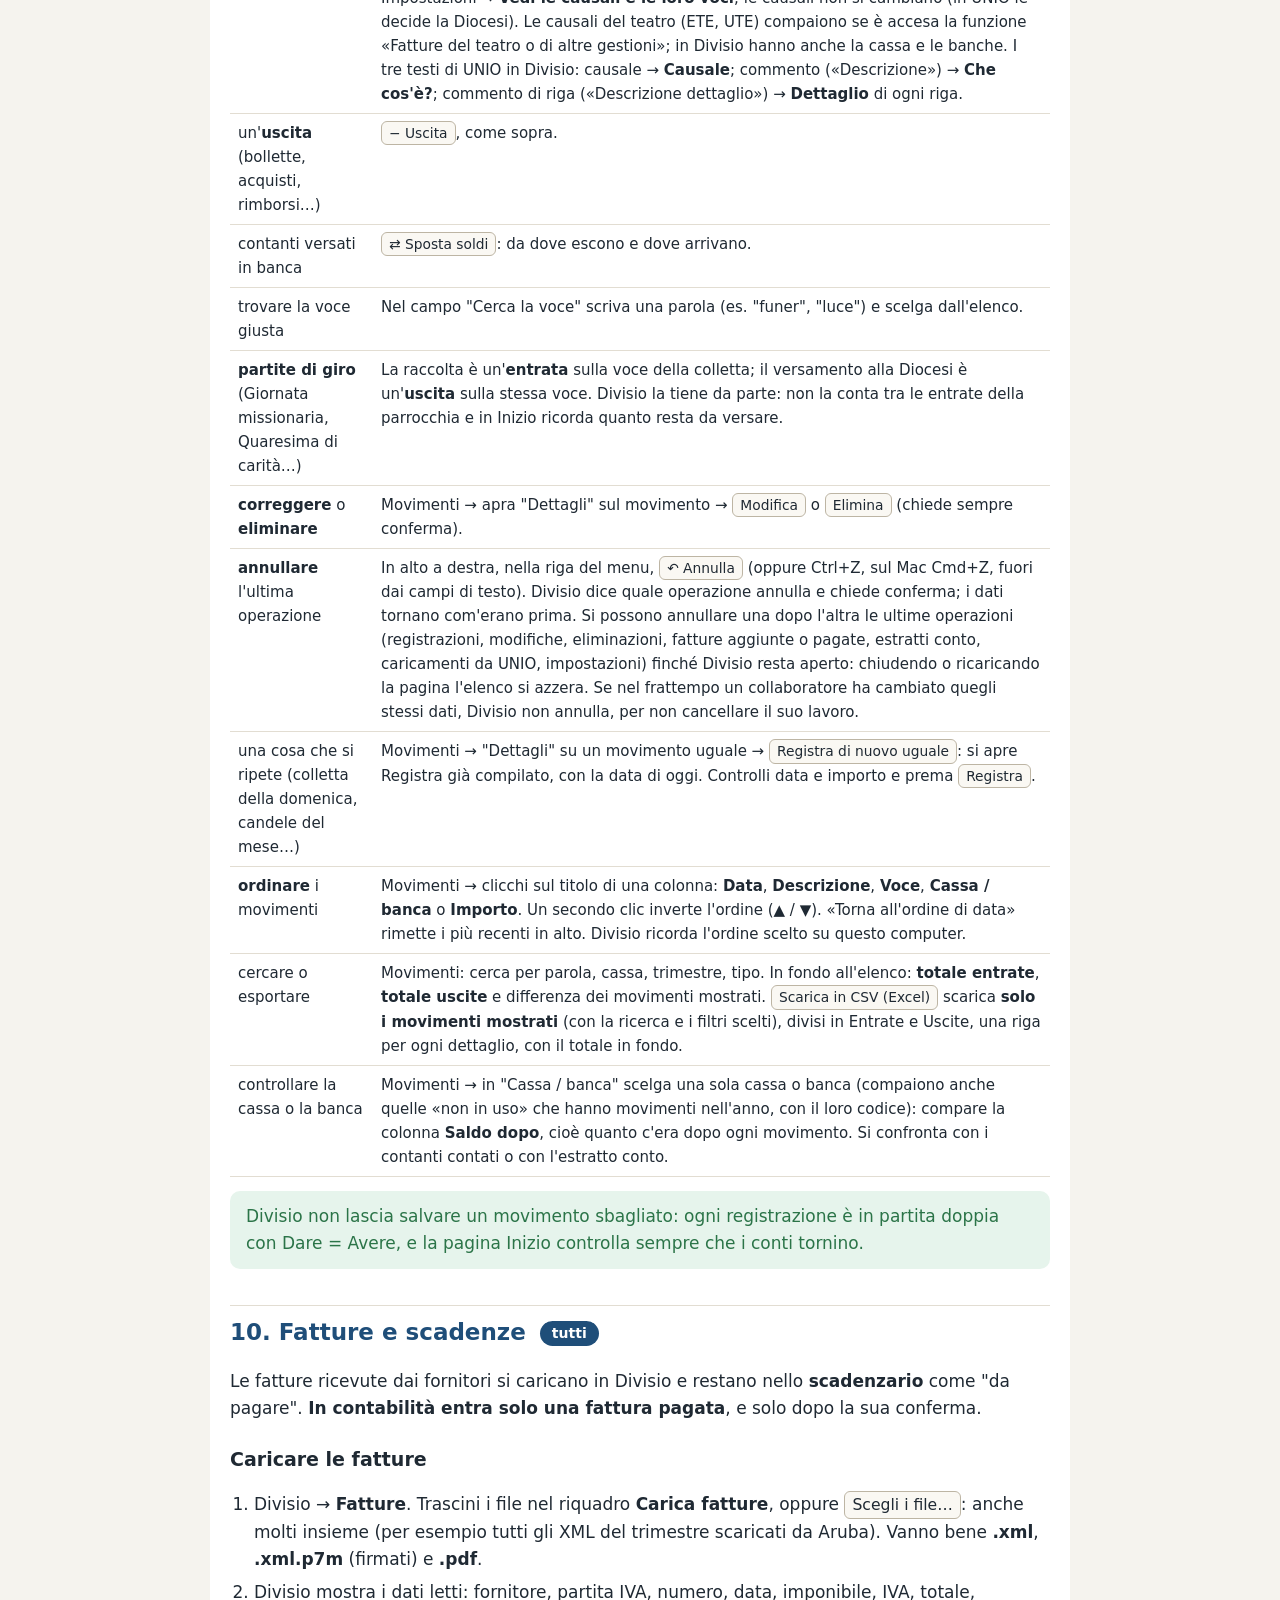
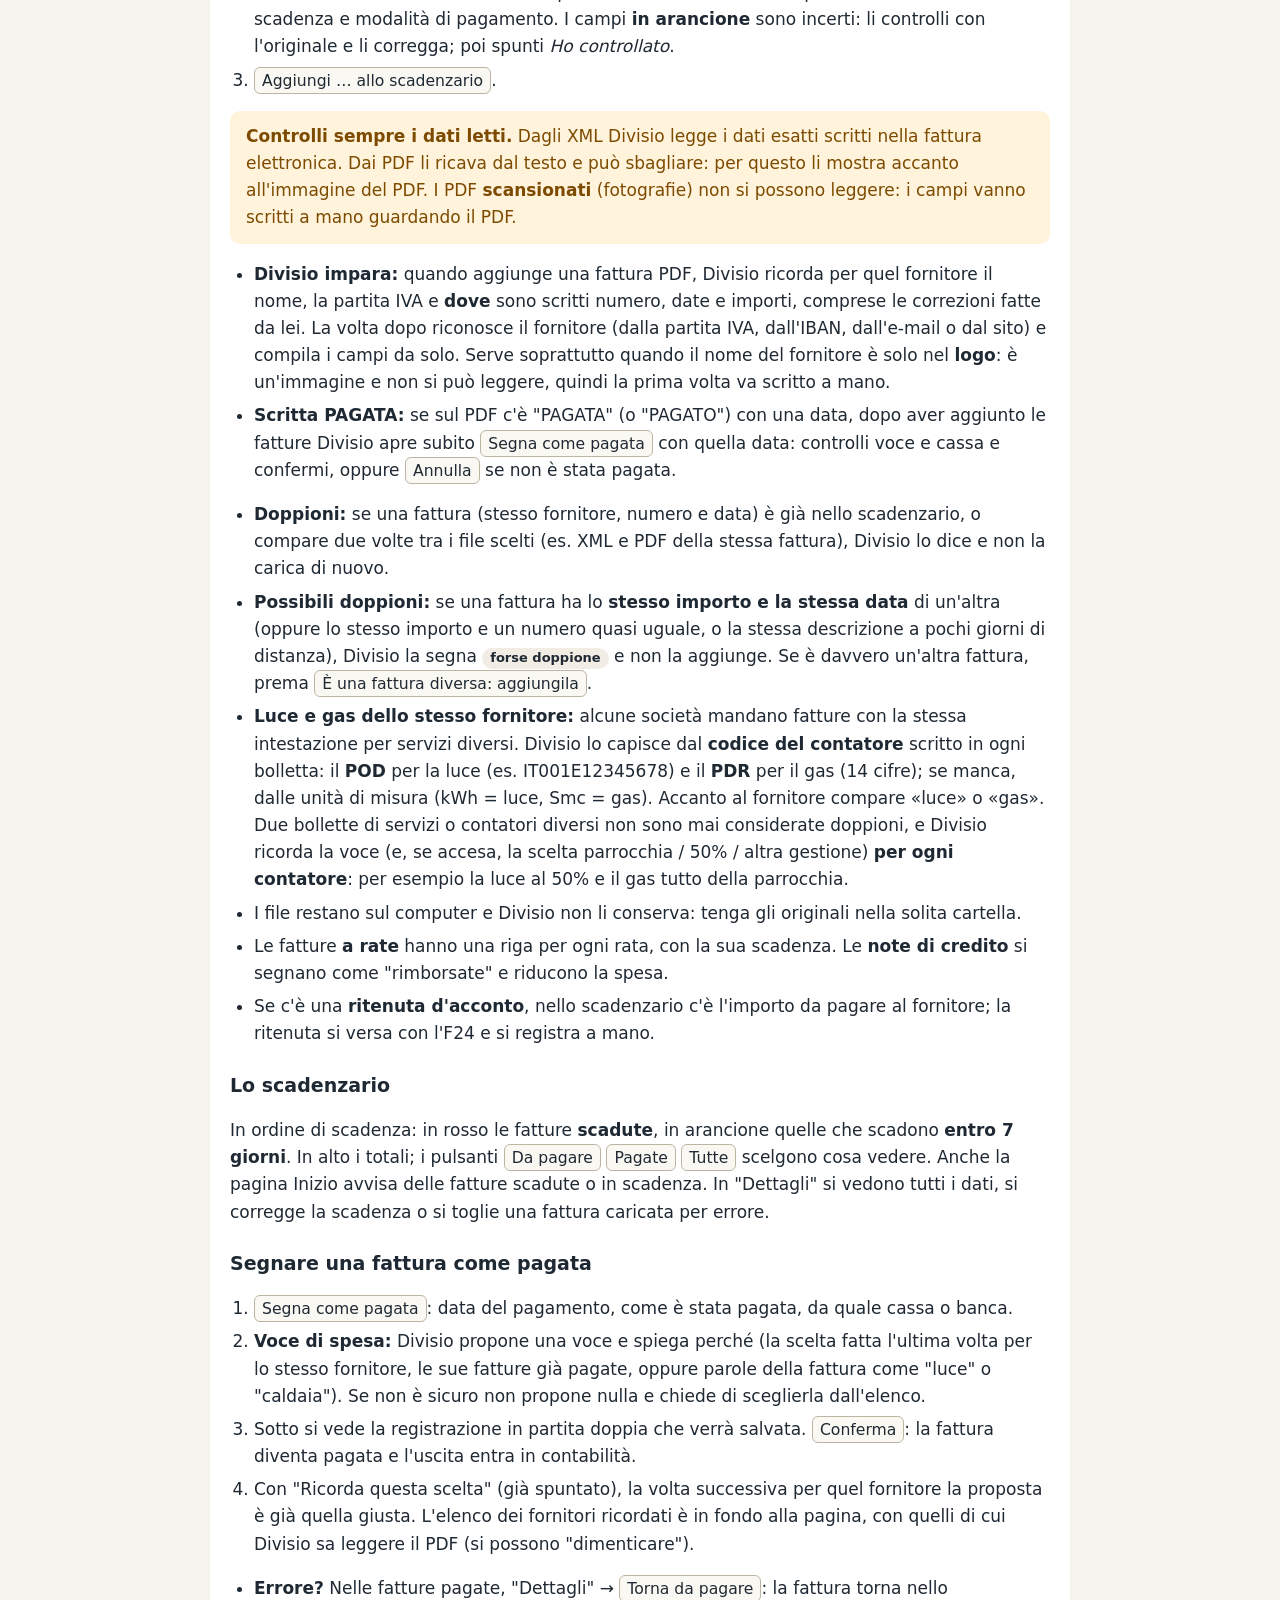
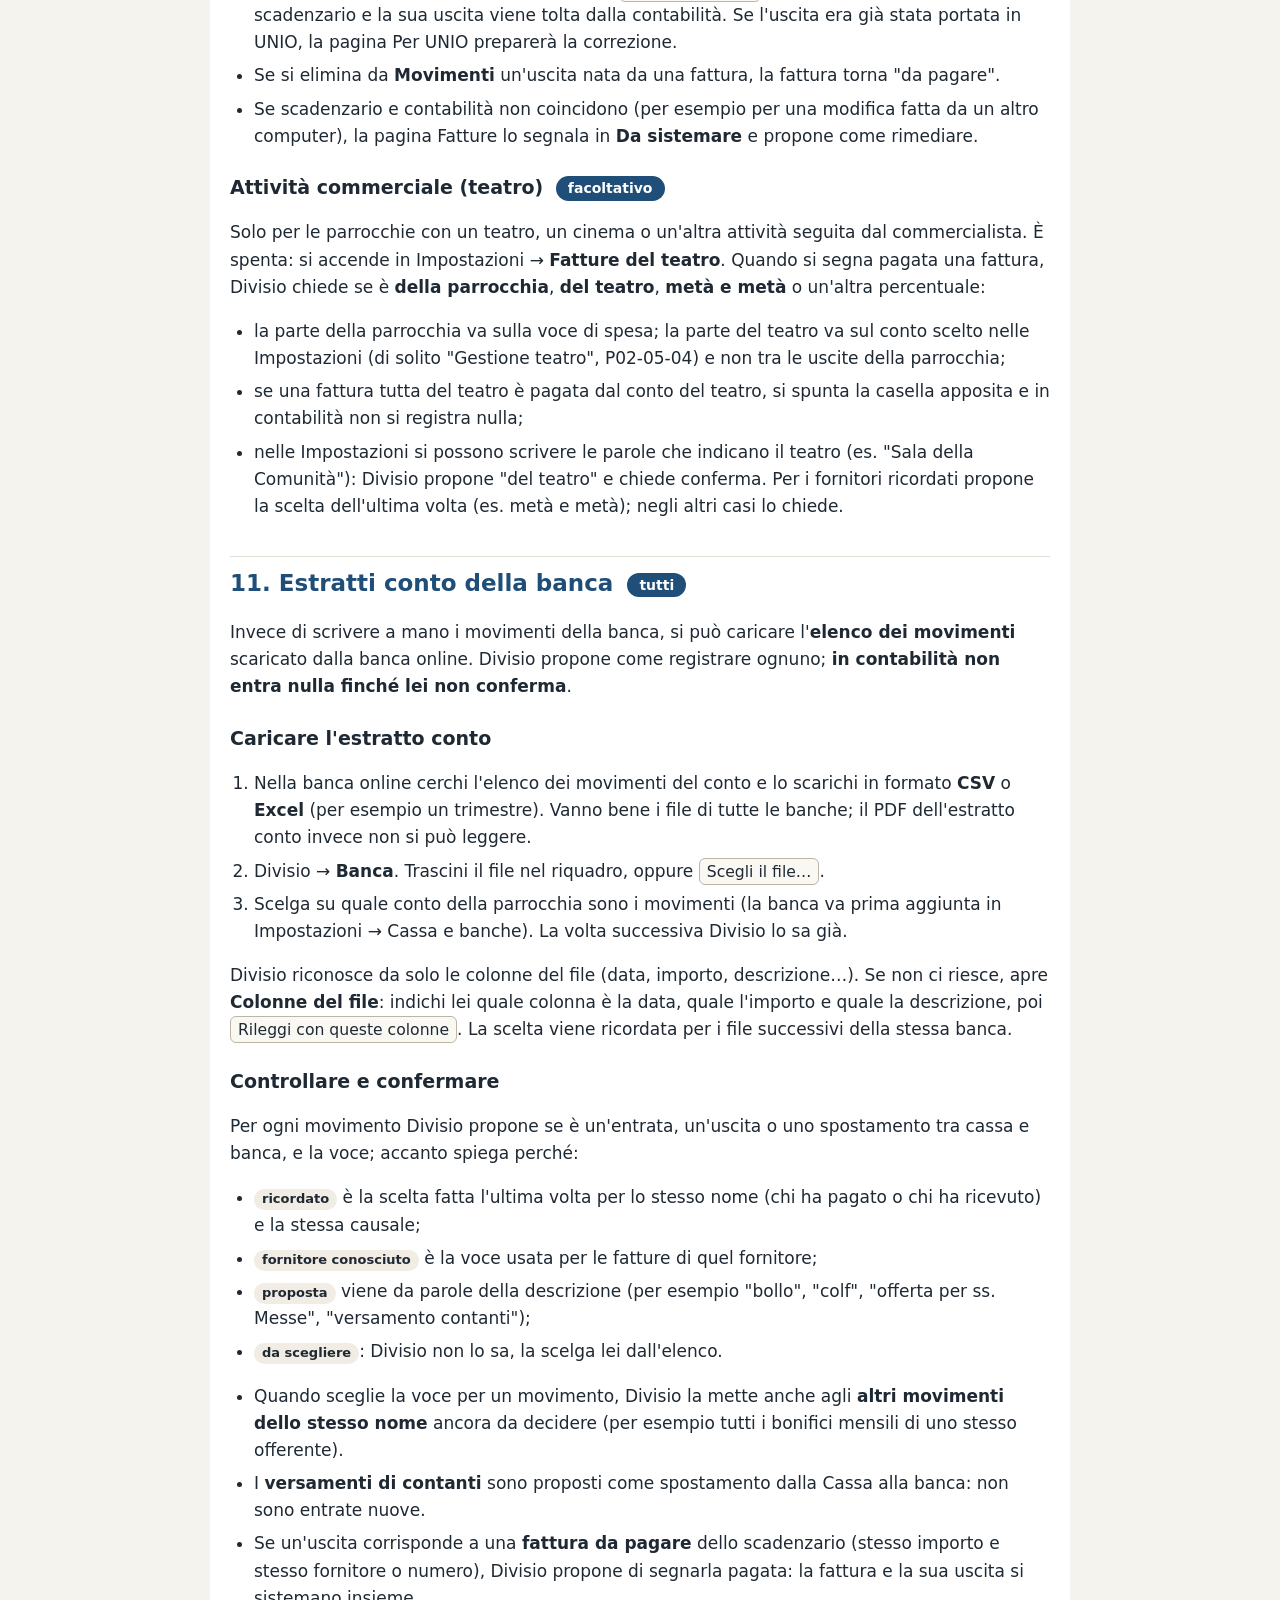
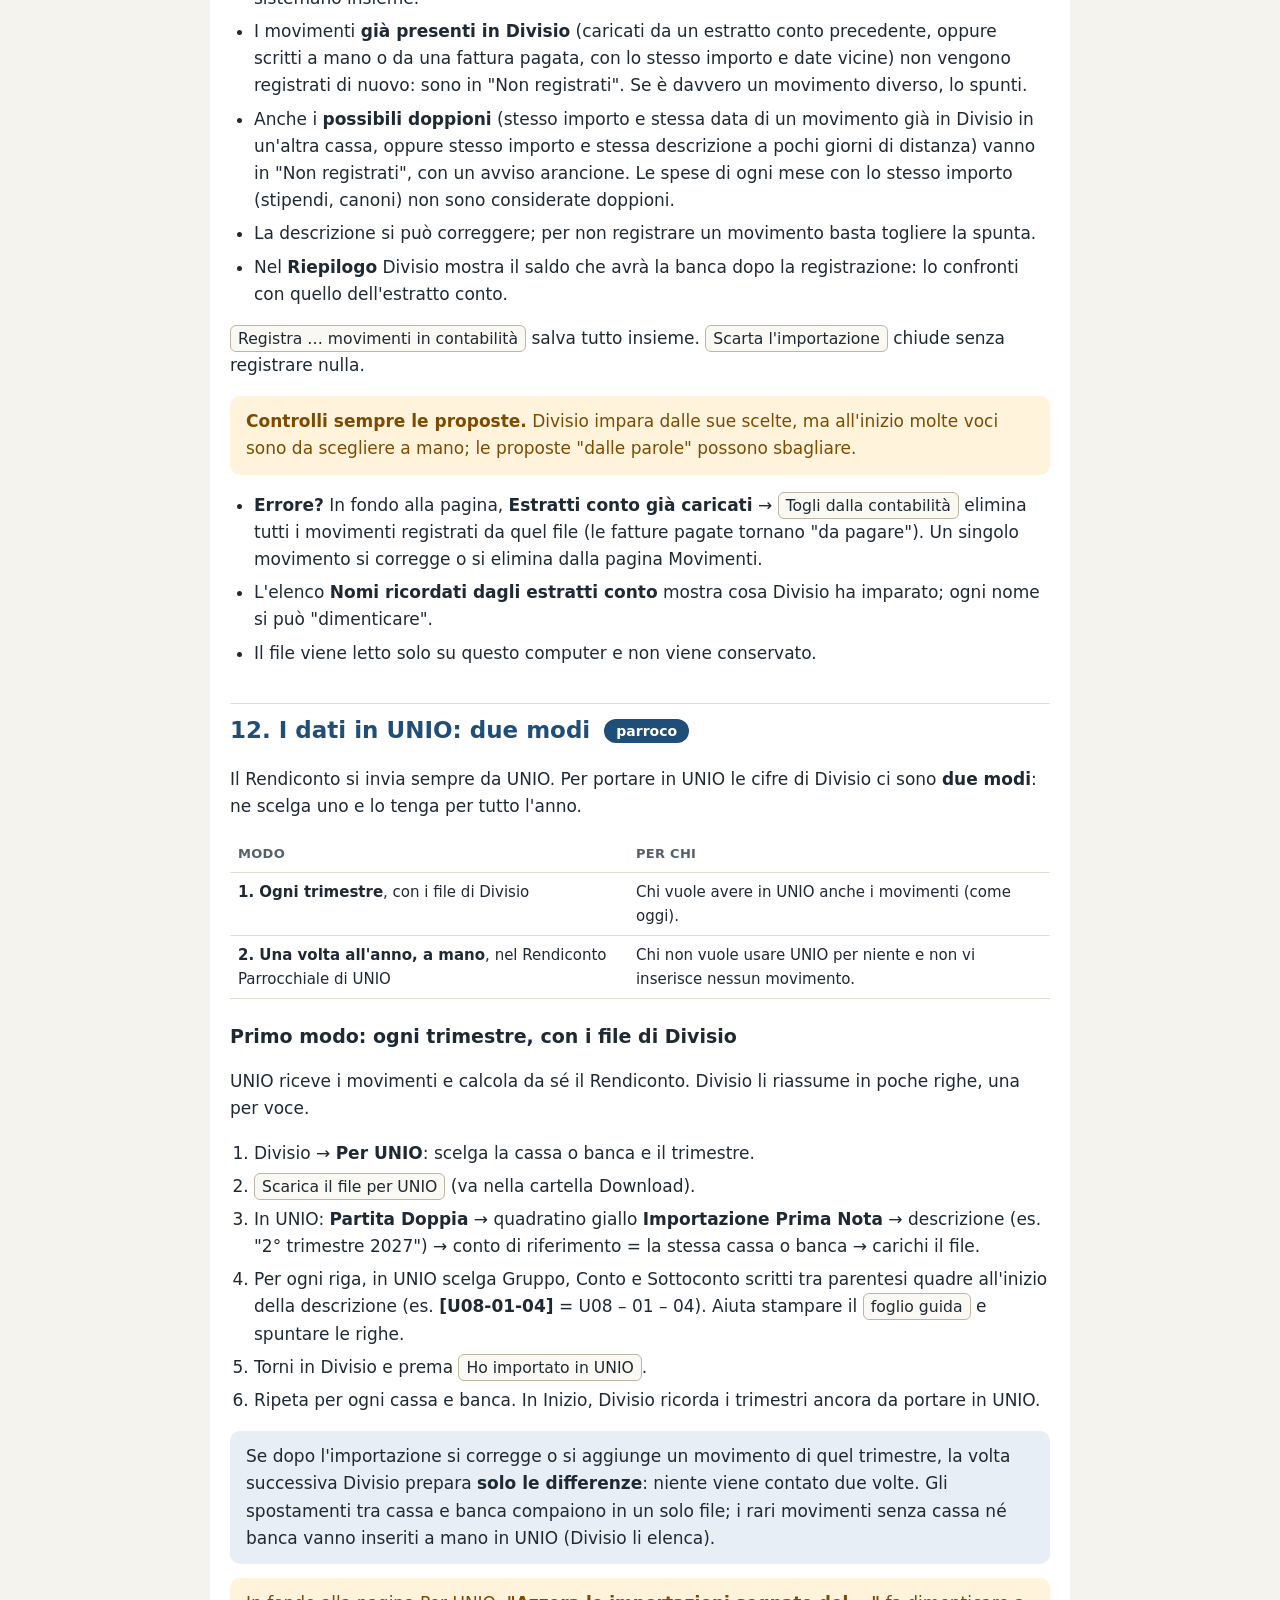
==== commit 8f503fd7: "Azzerare lo scadenzario e ripartire da zero (0.13.2) - Fatture: "Azzera lo scadenzario", con o senza" ====
--- a/guida.html
+++ b/guida.html
@@ -486,6 +486,19 @@
     Se Divisio è condiviso (capitolo 5), anche gli altri computer ricevono i dati della copia ripristinata.</li>
   <li>Con il lavoro insieme attivo, ogni file della cartella Divisio di Google Drive è anche una copia completa.</li>
 </ul>
+<h3>Ripartire da zero</h3>
+<p>Per ricominciare da capo, per esempio dopo un periodo di prova, ci sono tre possibilità. Ognuna chiede conferma, scarica prima una copia di sicurezza
+e si può annullare subito con <span class="bottone">↶ Annulla</span>. In UNIO non cambia nulla. Se Divisio è condiviso, i dati cancellati spariscono anche dagli altri computer.</p>
+<table>
+  <tr><th>Per cancellare…</th><th>Dove</th></tr>
+  <tr><td>i movimenti di <b>un anno</b></td><td>Movimenti → in fondo <b>Azzera i movimenti del …</b> (le fatture pagate in quell'anno tornano «da pagare»).</td></tr>
+  <tr><td>le <b>fatture</b> dello scadenzario</td><td>Fatture → in fondo <b>Azzera lo scadenzario</b>. Con la spunta (già messa) si tolgono dalla contabilità anche le uscite delle fatture pagate;
+    senza spunta le uscite restano nei Movimenti come movimenti normali.</td></tr>
+  <tr><td><b>tutto</b>: movimenti di tutti gli anni e fatture</td><td>Impostazioni → in fondo <b>Ripartire da zero</b>. Si sceglie cosa cancellare: movimenti (anche i saldi di apertura), fatture,
+    importazioni segnate per UNIO e segni «Rendiconto inviato», bilanci di previsione e, se si vuole, anche i fornitori e i nomi ricordati
+    (di solito conviene tenerli: Divisio continuerà a proporre le scelte già fatte).
+    Restano sempre i dati della parrocchia, cassa e banche, piano dei conti, impostazioni e collegamento per lavorare insieme.</td></tr>
+</table>
 
 <h2 id="problemi">15. Se qualcosa non va</h2>
 <table>
@@ -510,7 +523,7 @@
   <tr><td>Non vedo l'ultima versione</td><td>Chiuda e riapra Divisio (a volte serve aspettare una decina di minuti dalla pubblicazione).</td></tr>
 </table>
 
-<footer>Divisio · guida aggiornata al 25 novembre 2026 (versione 0.13.1) · Il codice del programma è pubblico su github.com/pkap62/divisio.
+<footer>Divisio · guida aggiornata al 25 novembre 2026 (versione 0.13.2) · Il codice del programma è pubblico su github.com/pkap62/divisio.
 I conti di ogni parrocchia restano sui suoi computer e nel suo Google Drive.</footer>
 </div>
 <script type="module">
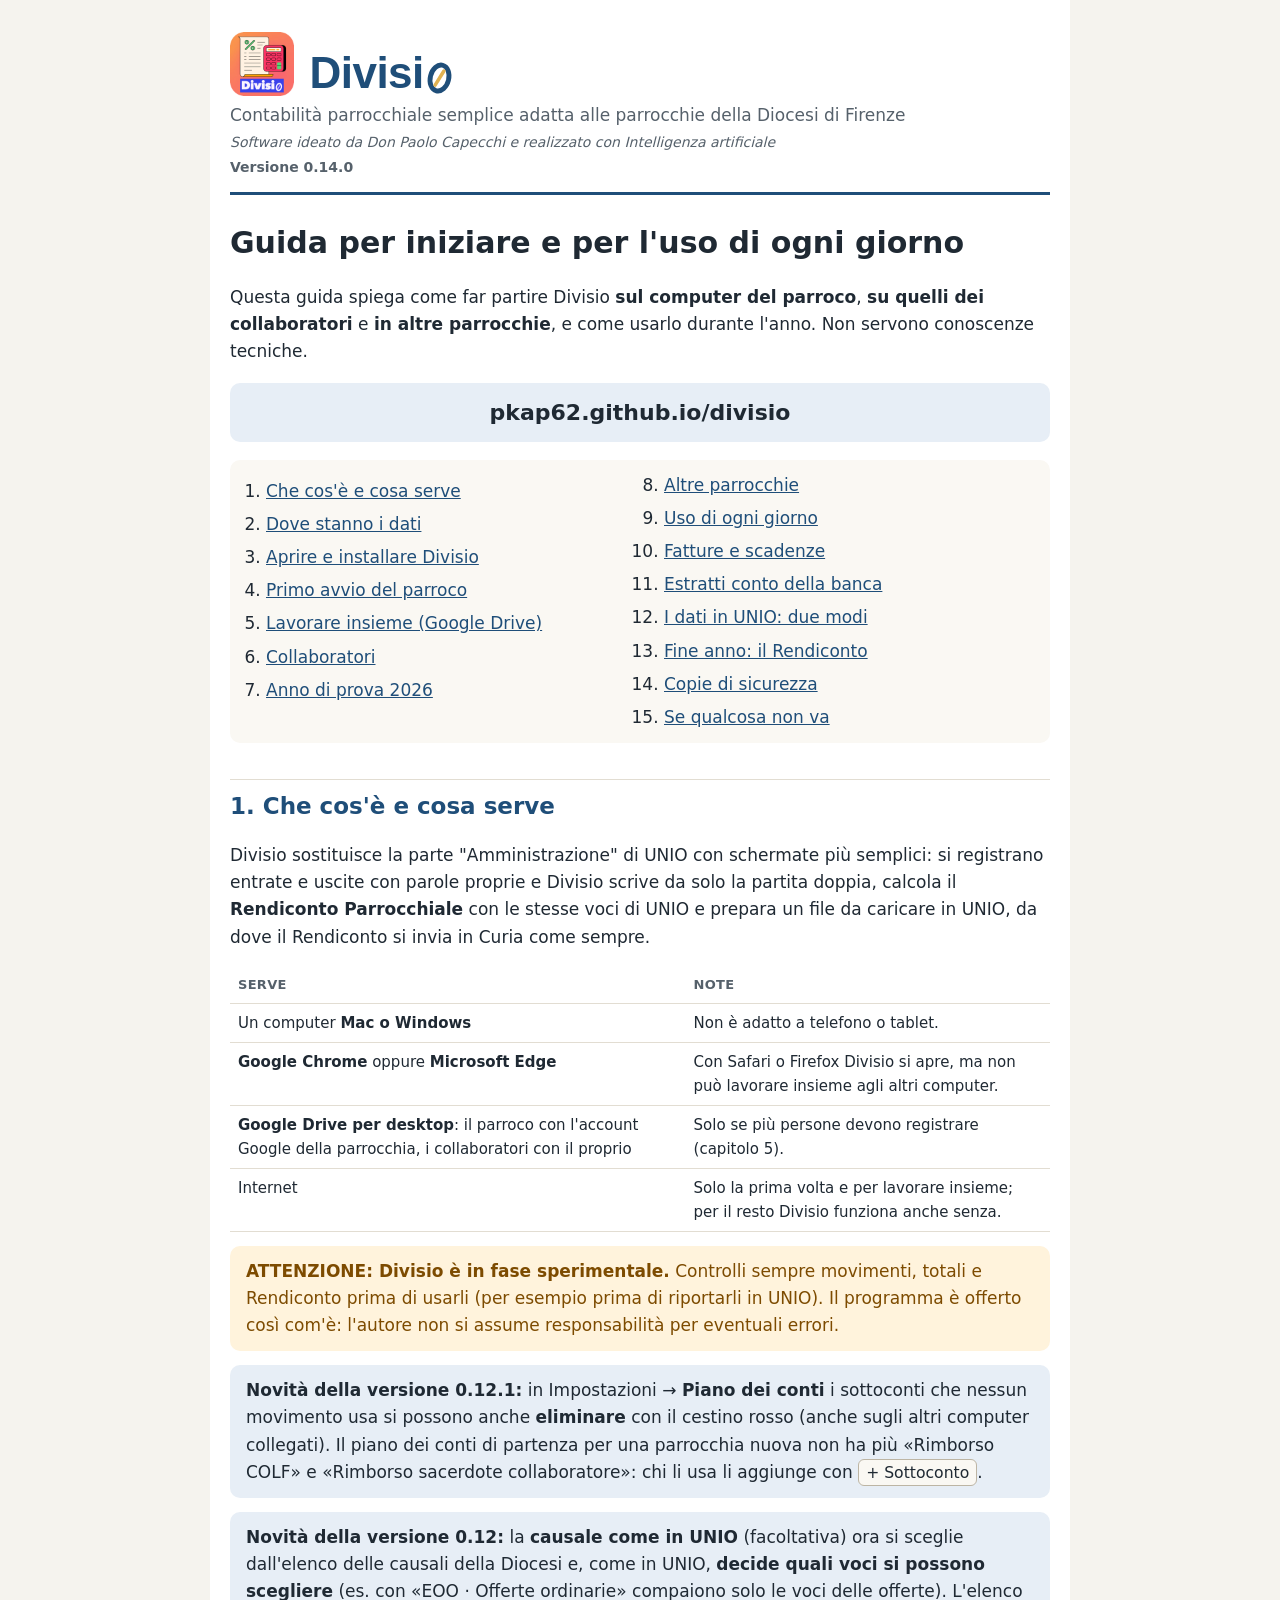
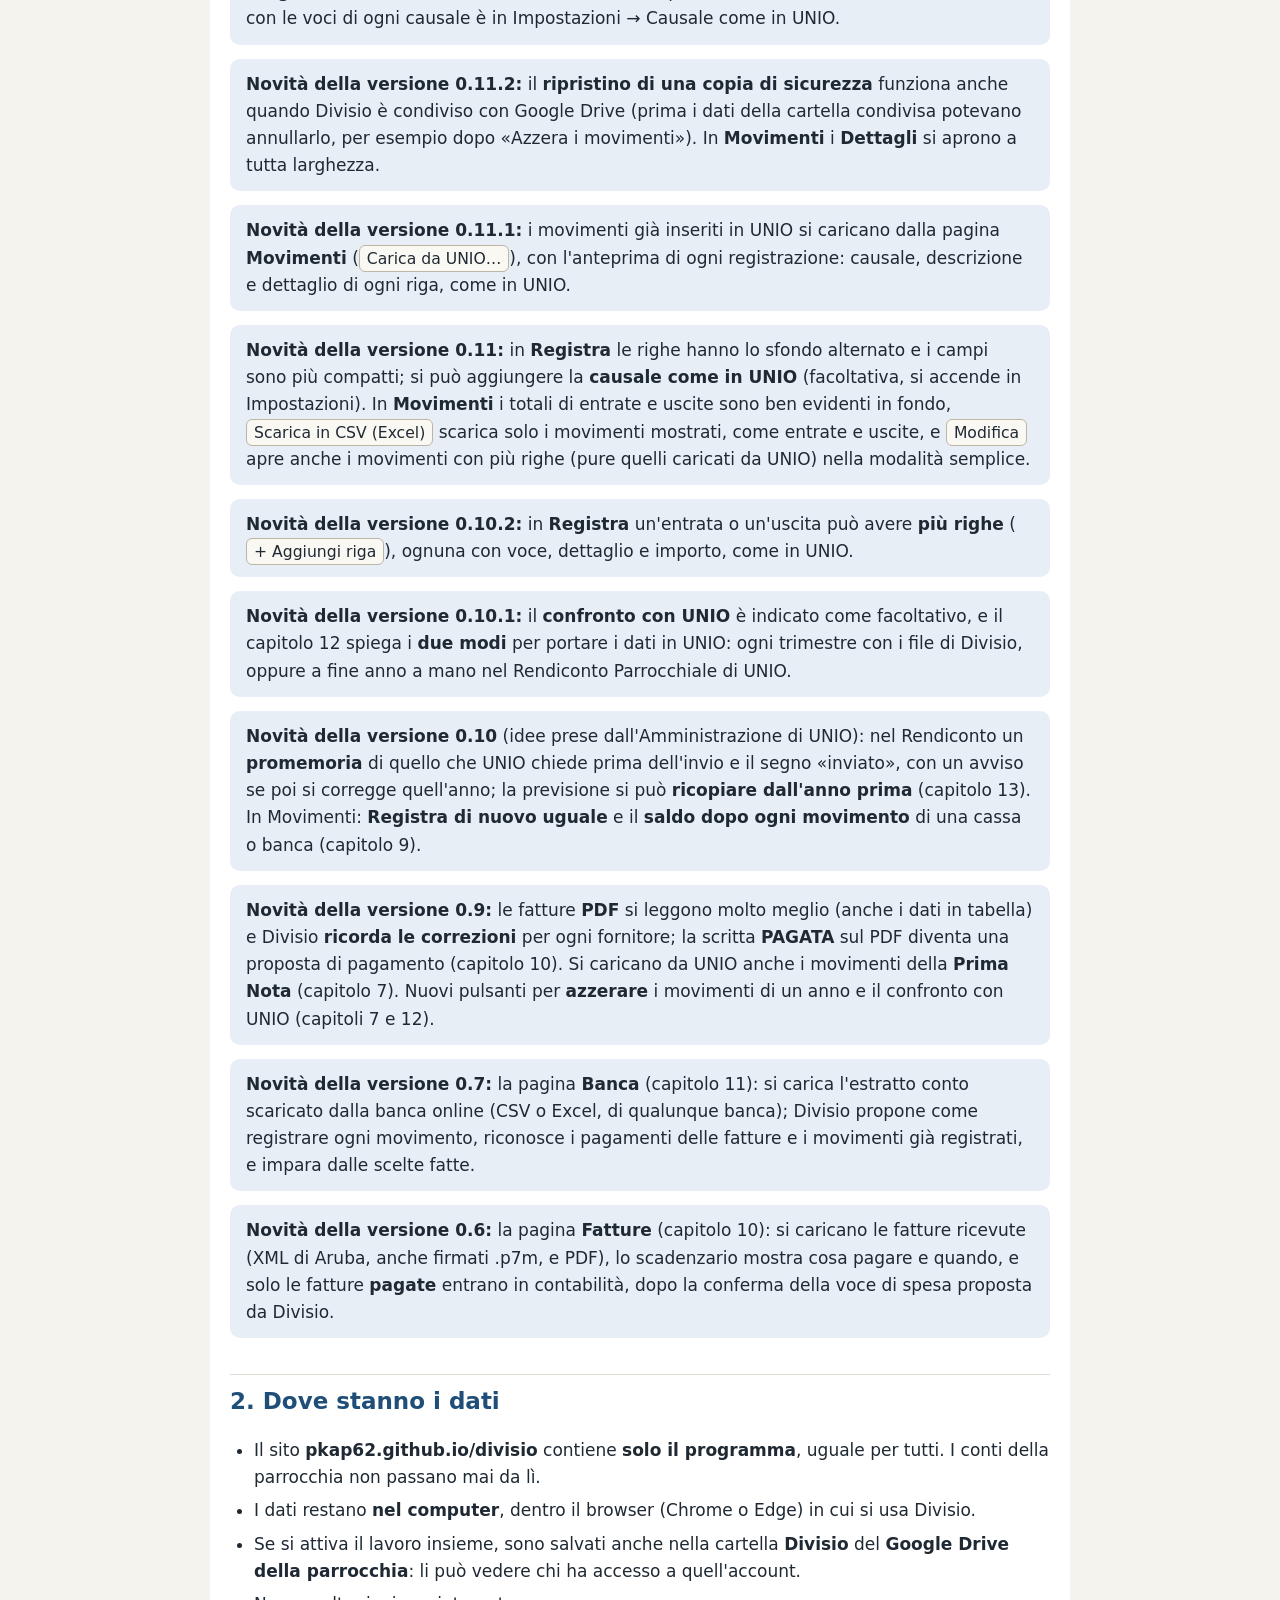
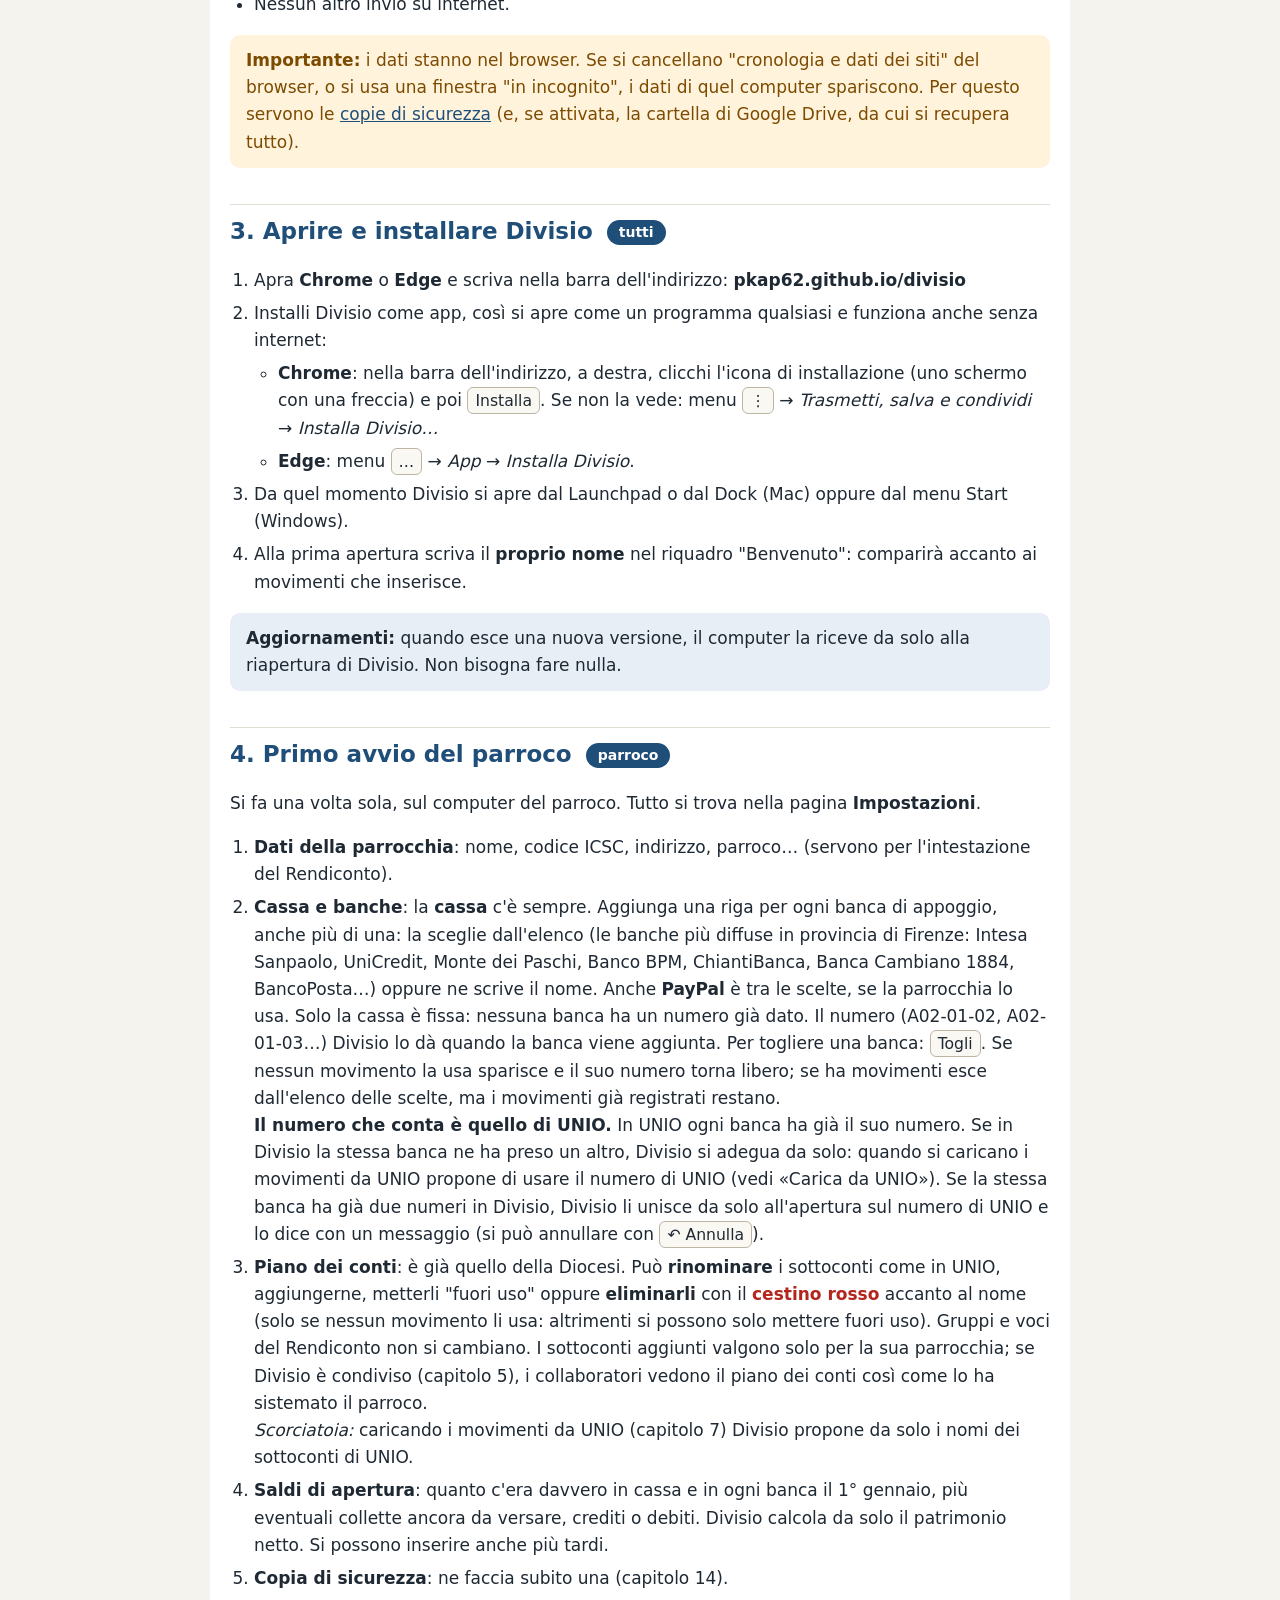
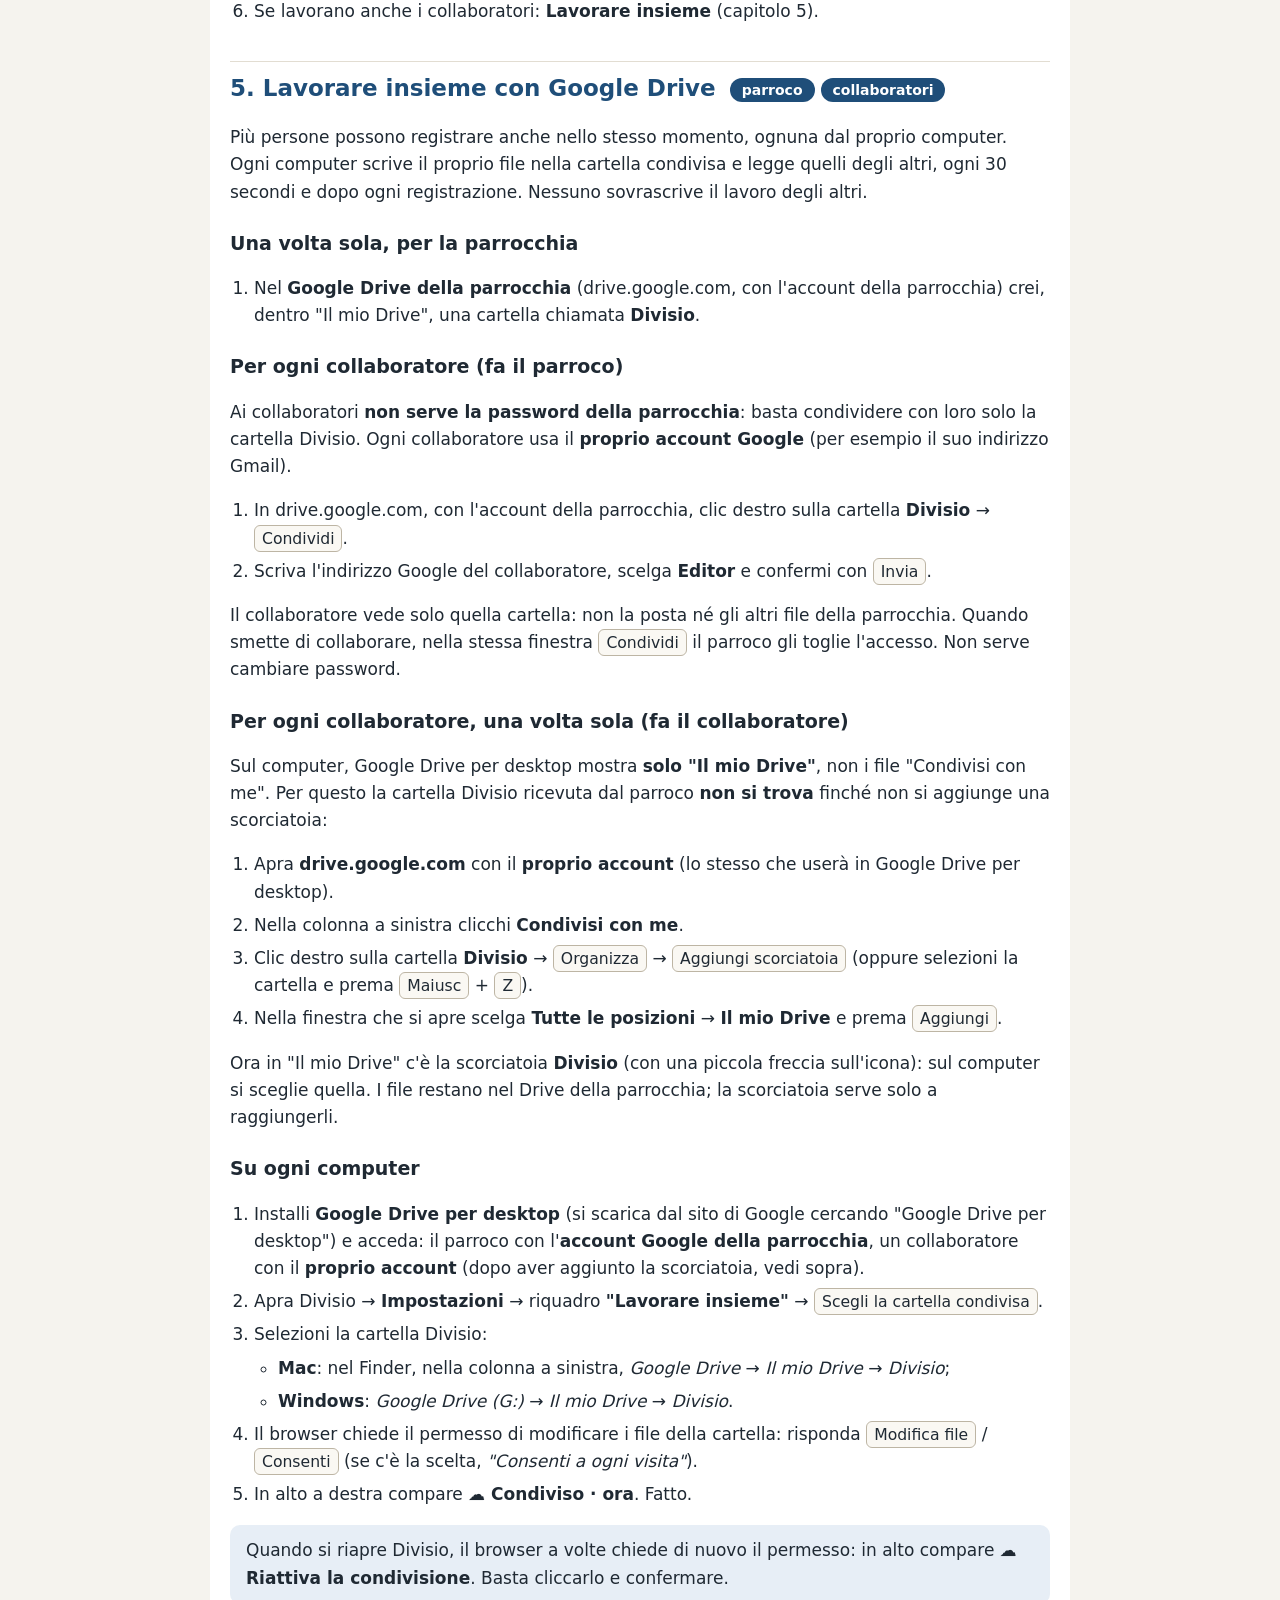
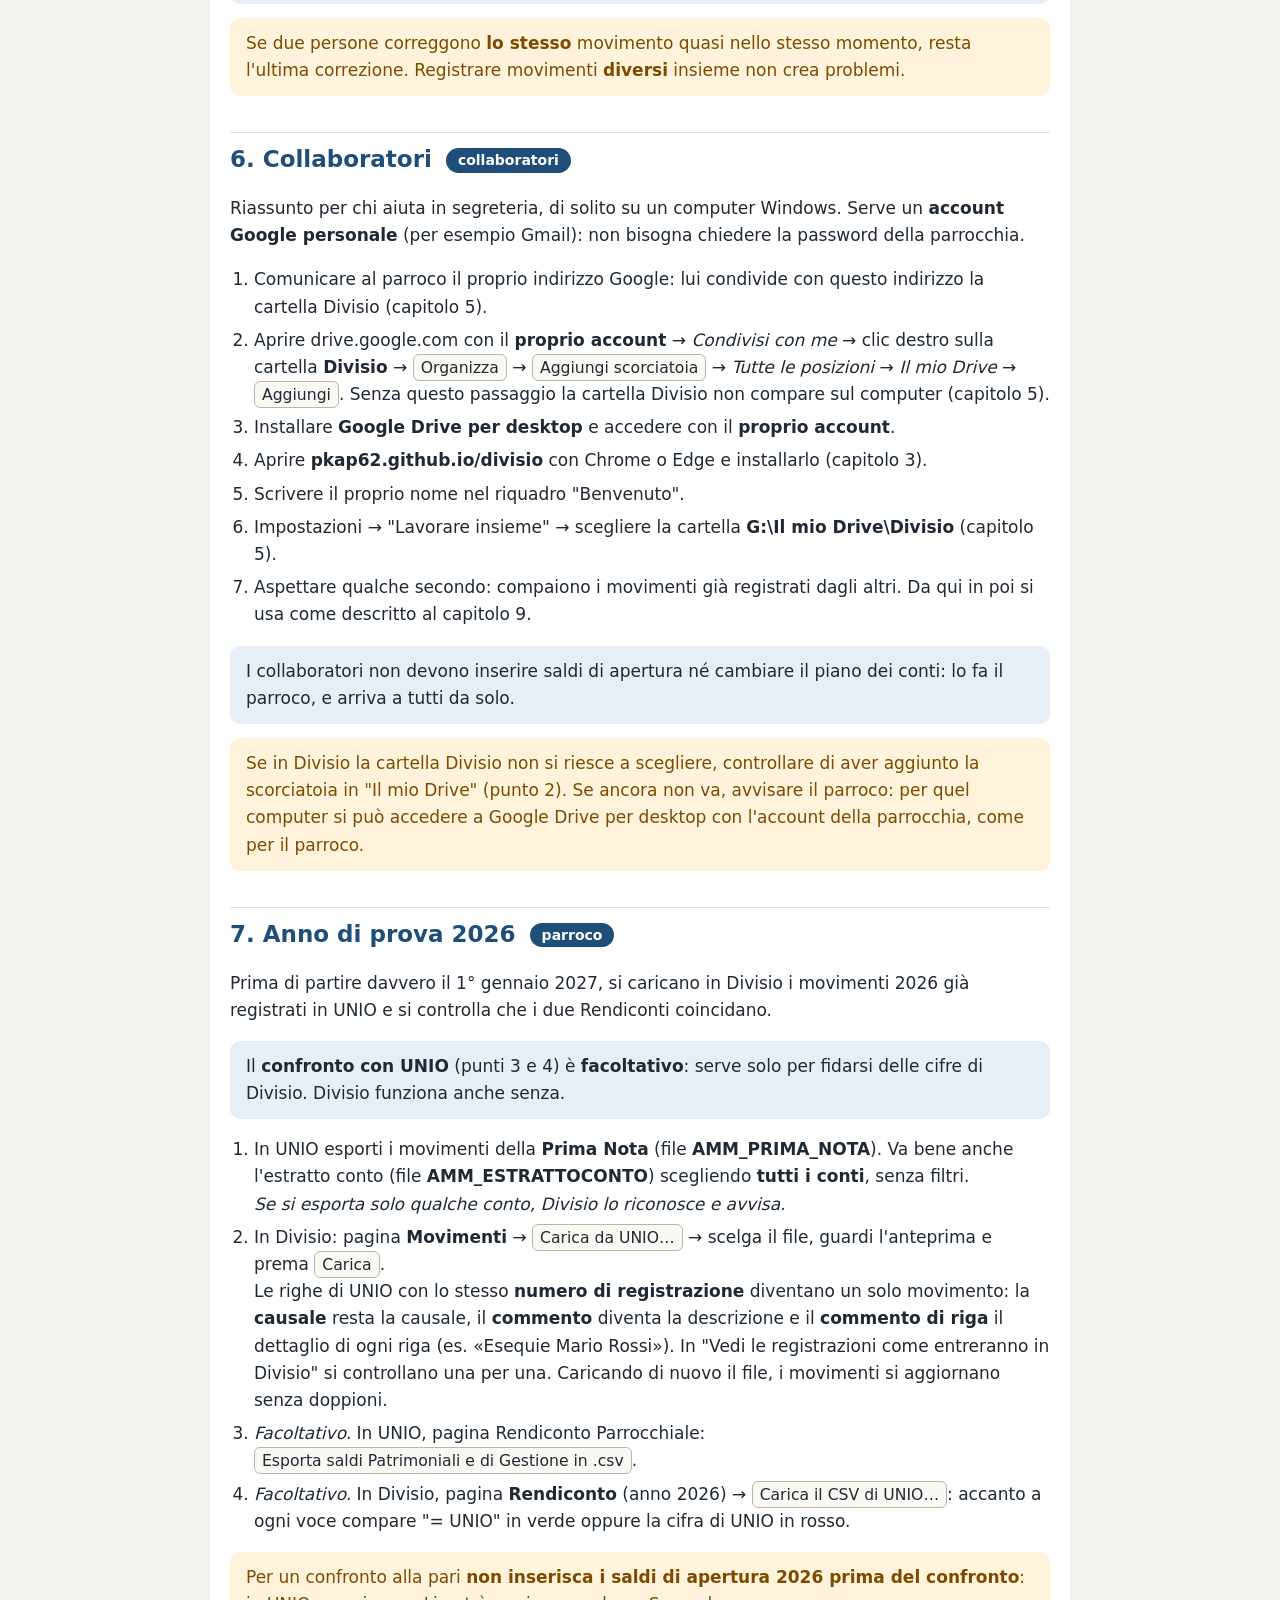
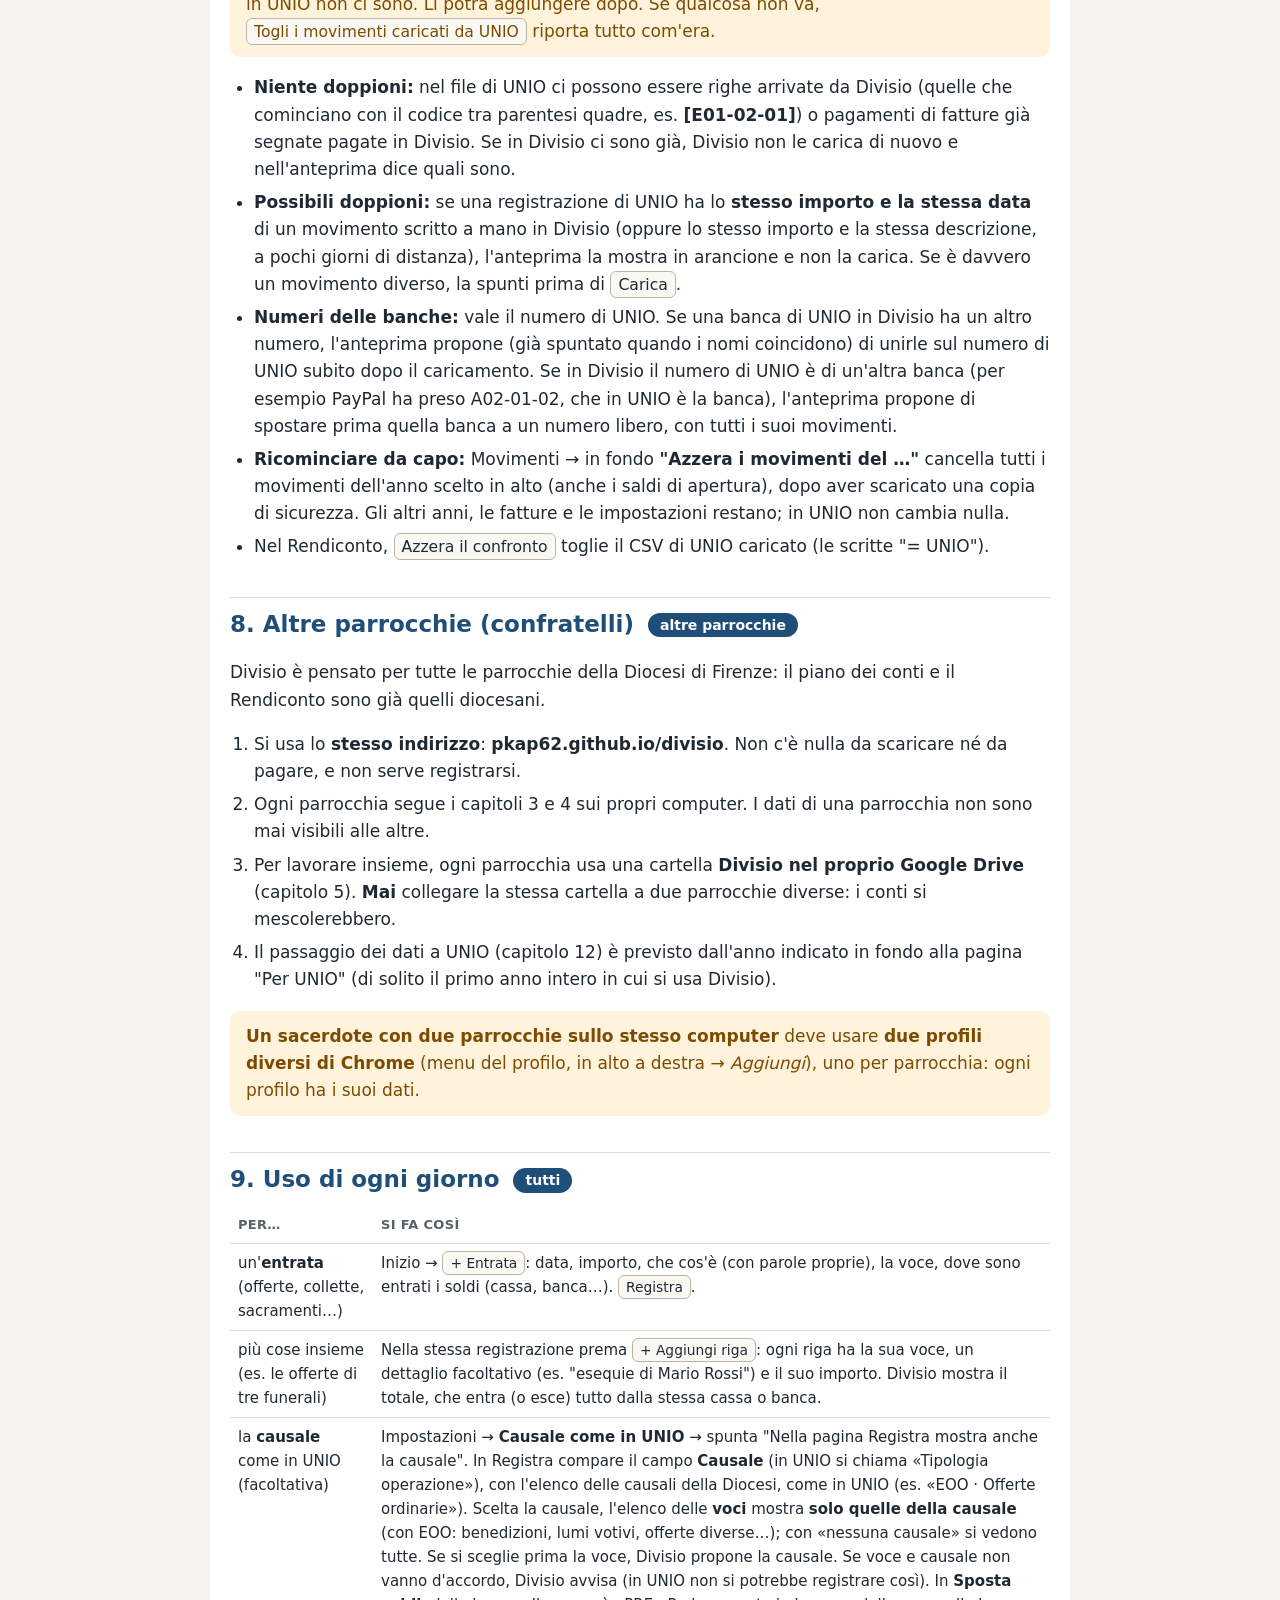
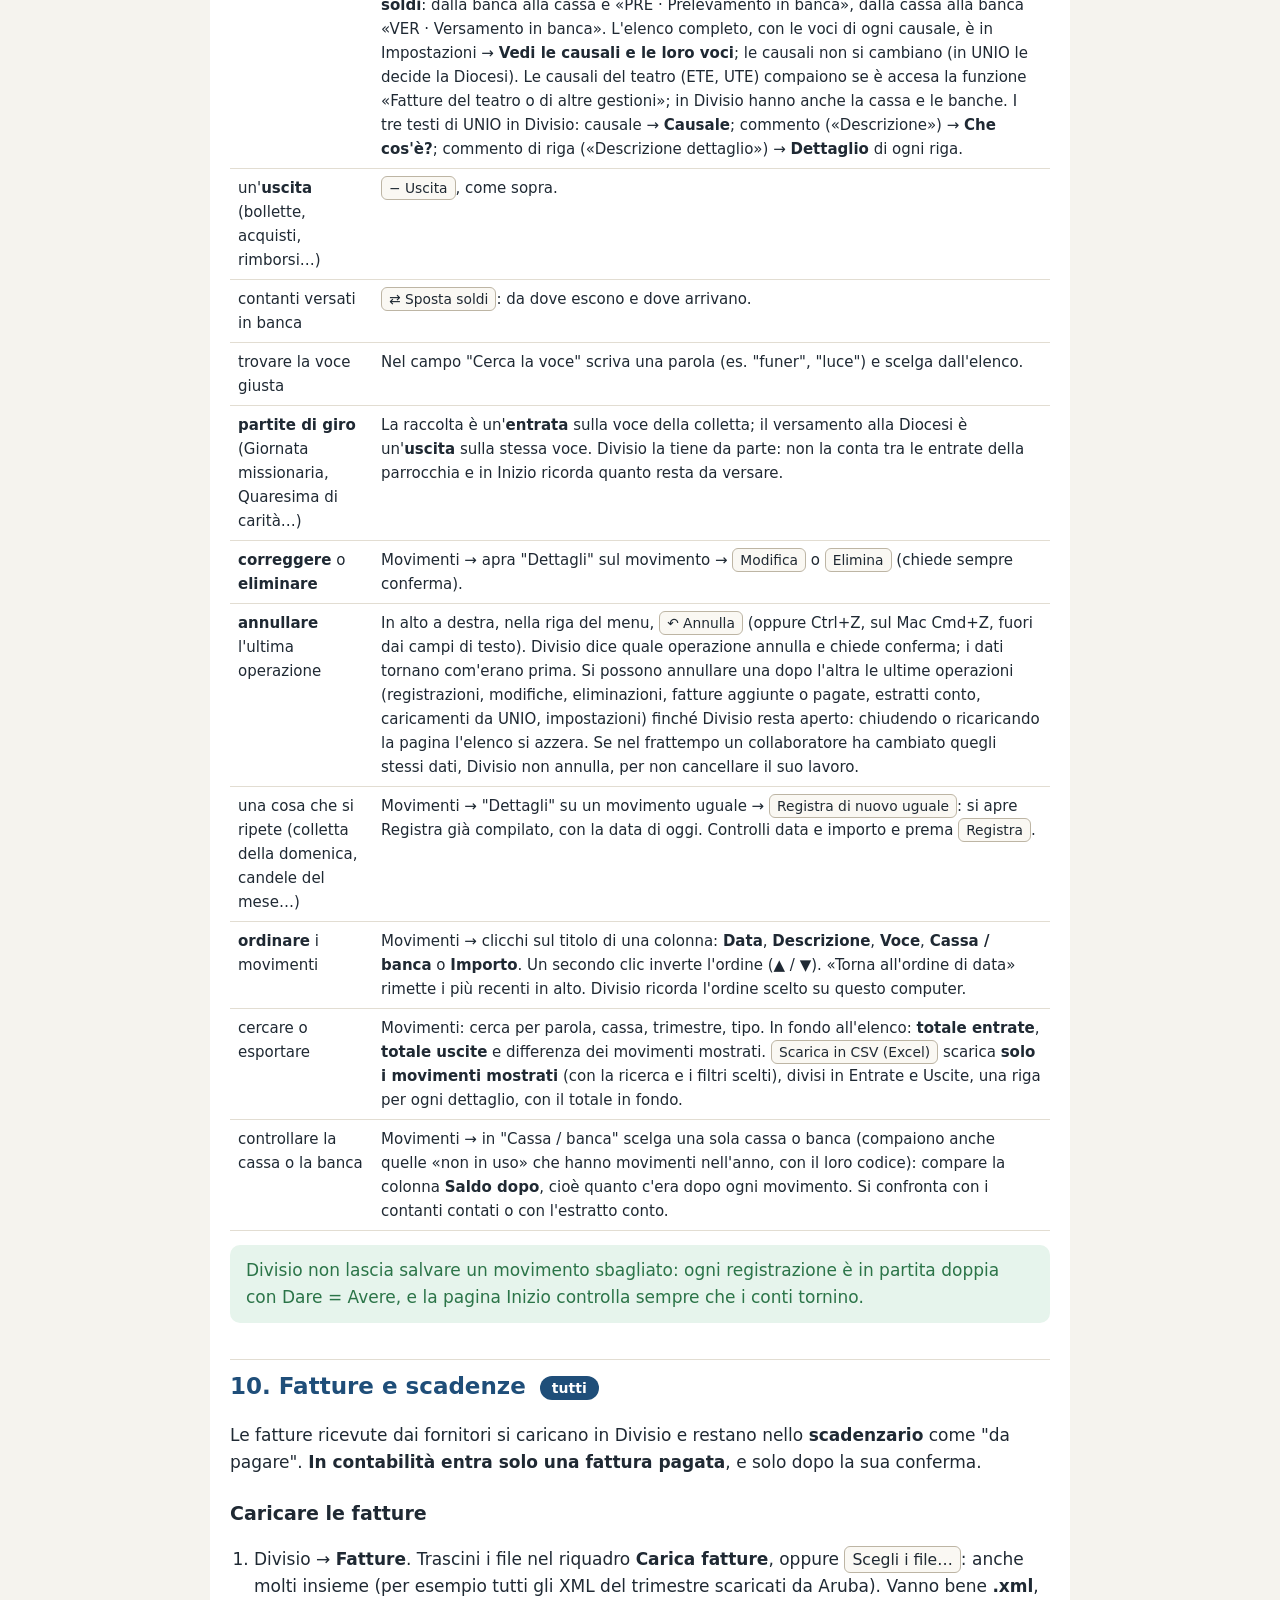
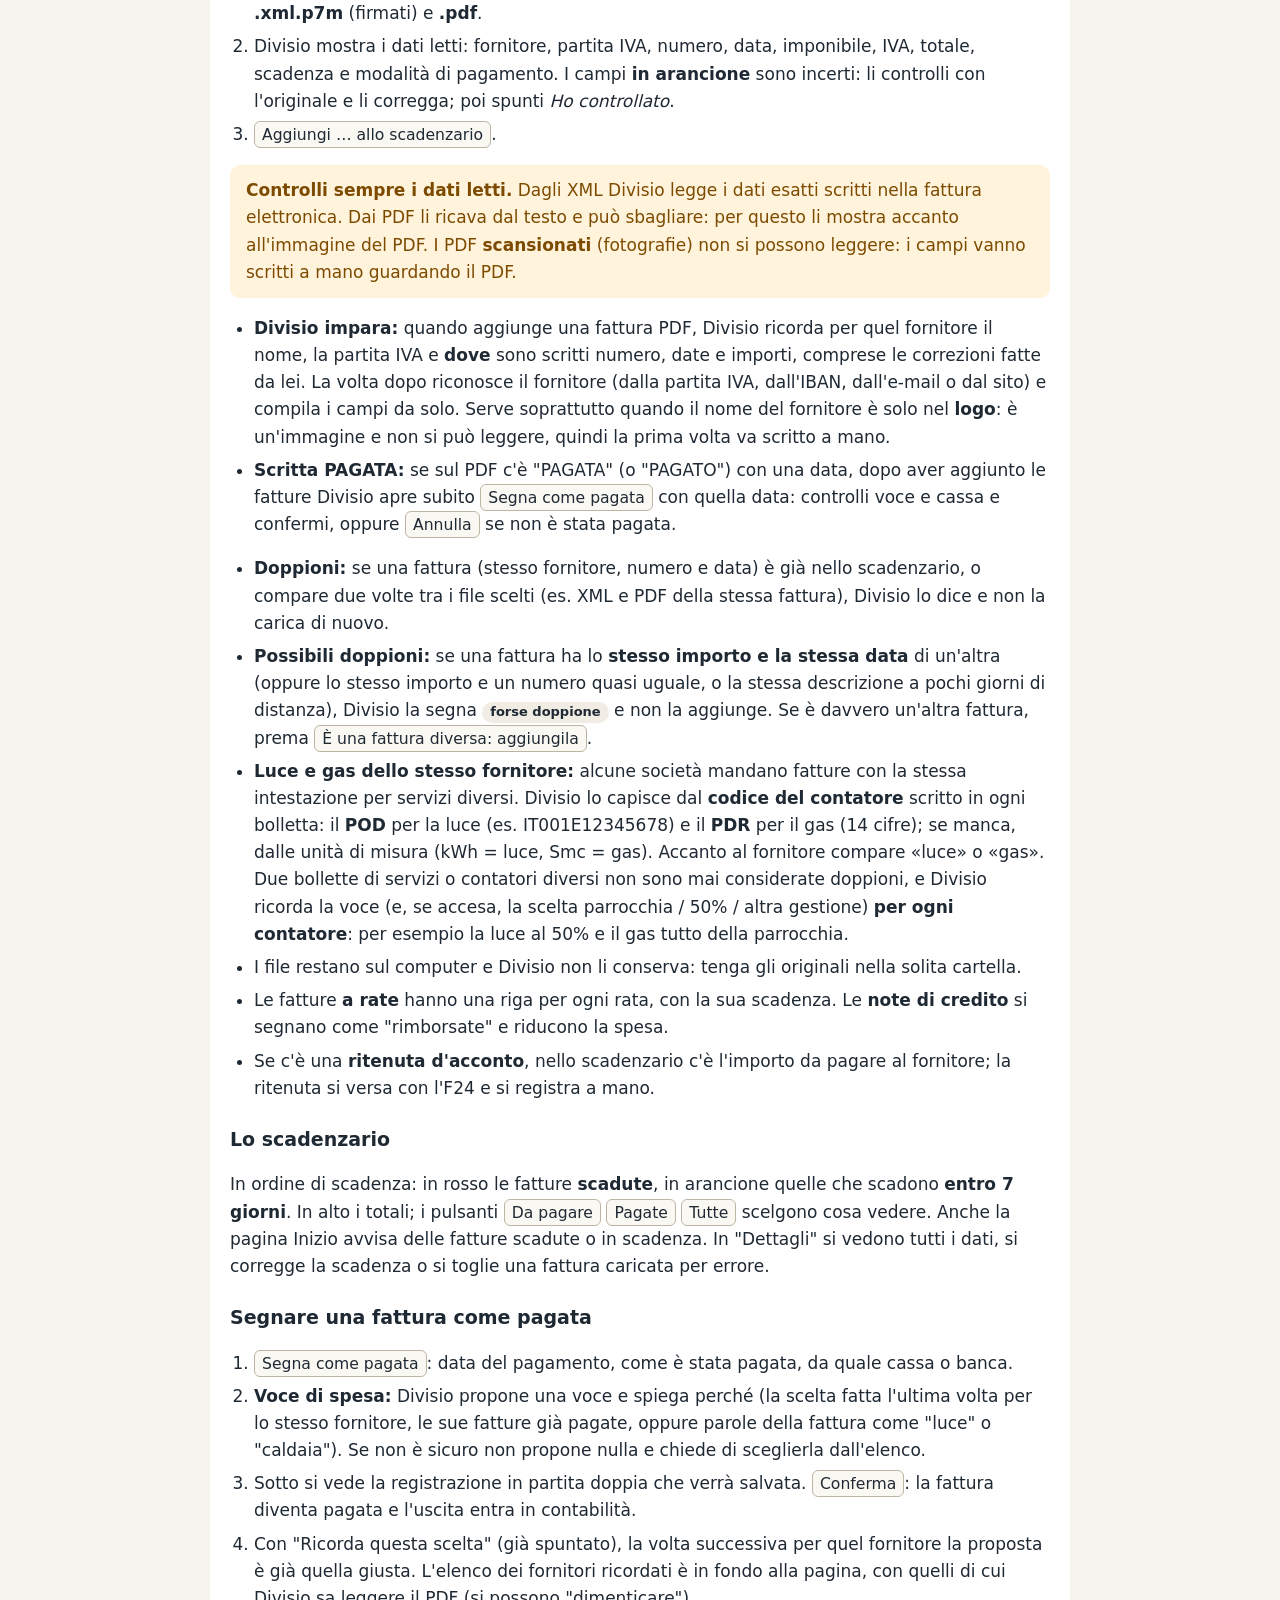
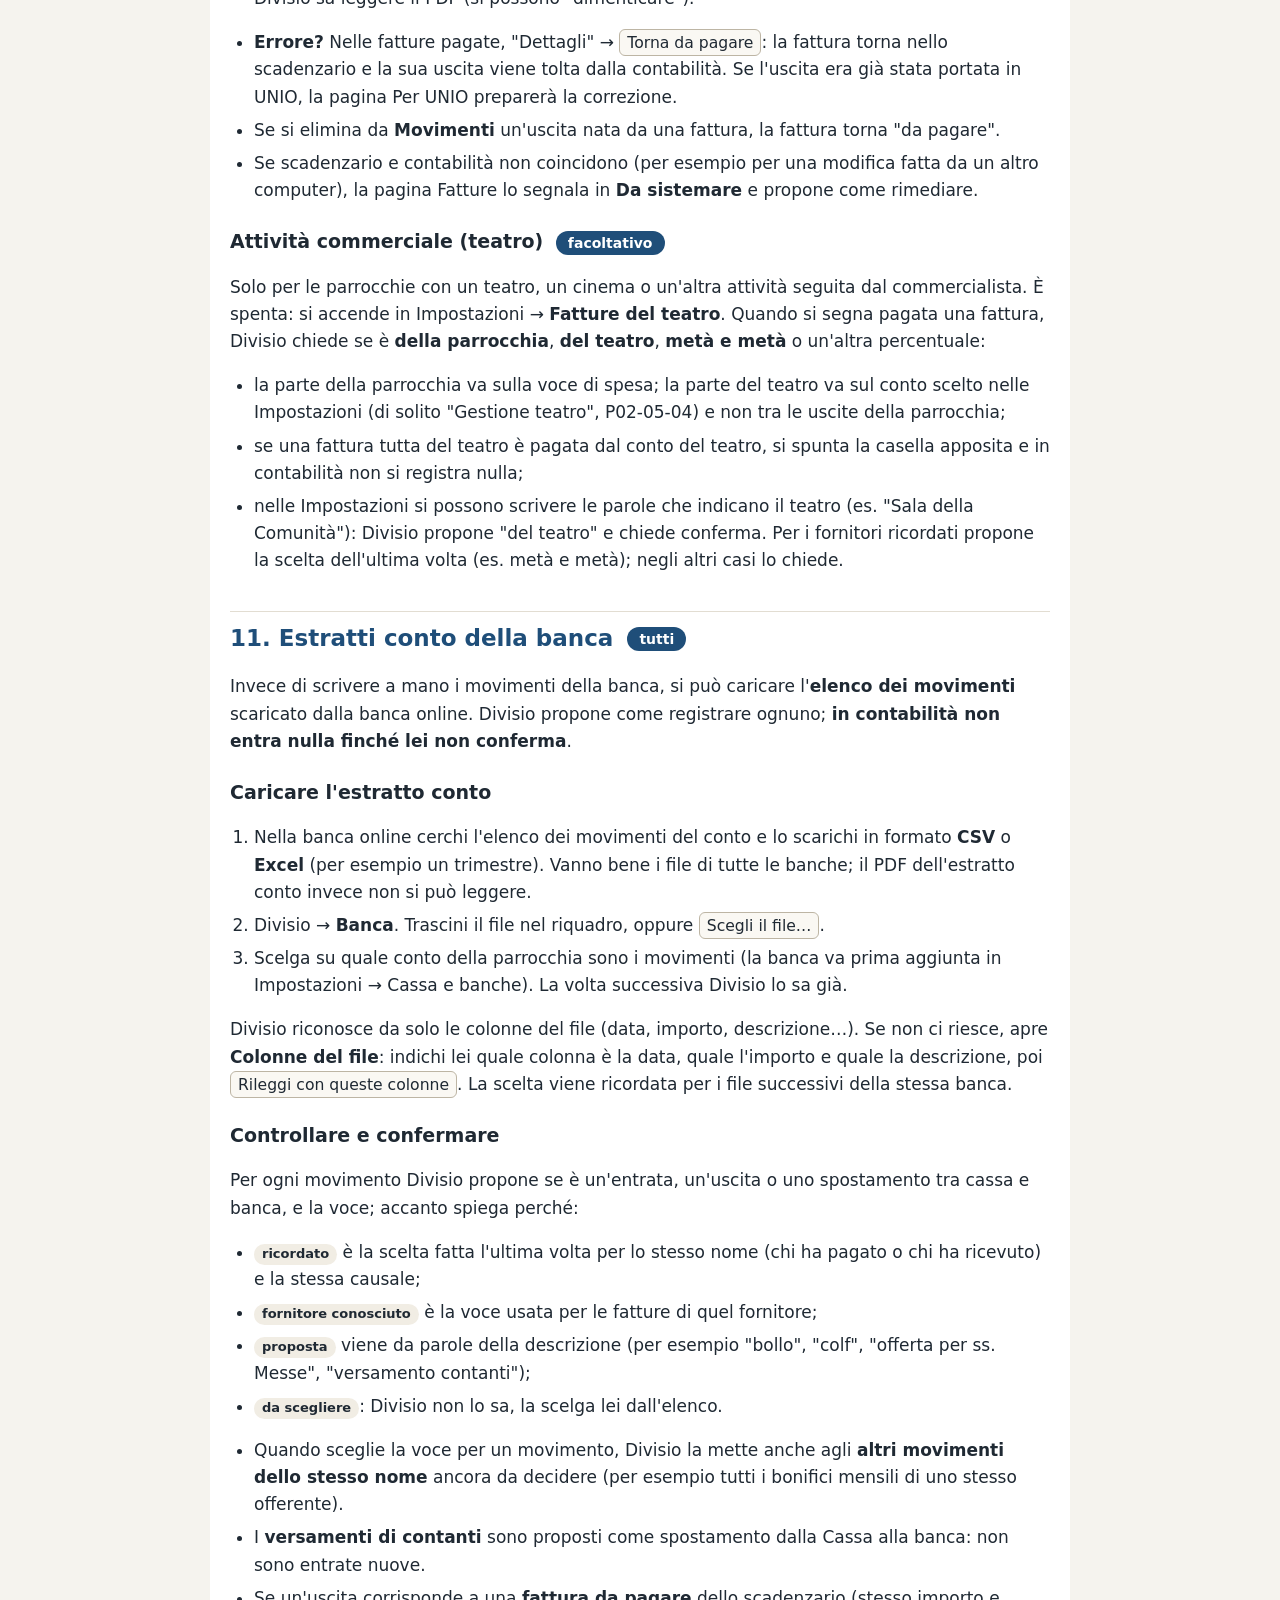
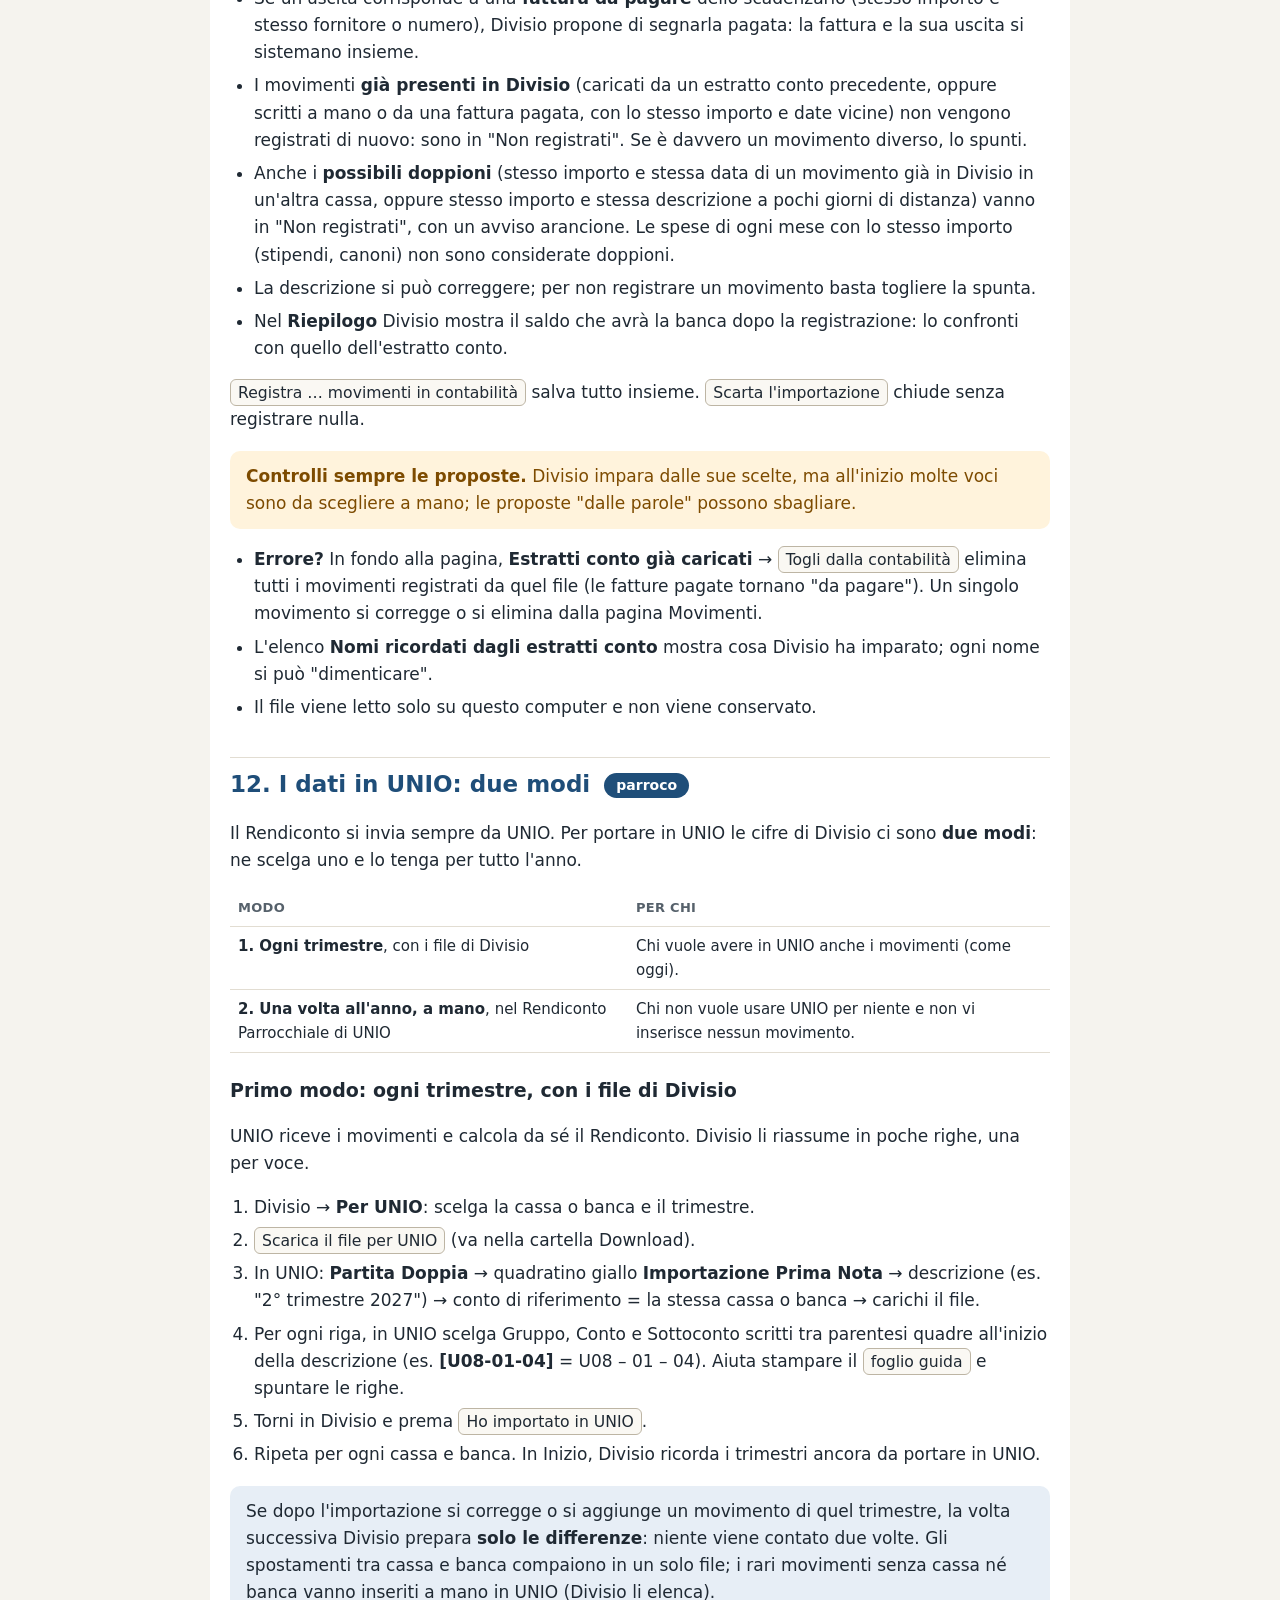
==== commit 6135a0ba: "Banche: nessun numero già dato, vale quello di UNIO (0.14.0) - Solo la cassa è fissa; una banca pren" ====
--- a/guida.html
+++ b/guida.html
@@ -161,14 +161,15 @@
 <ol>
   <li><b>Dati della parrocchia</b>: nome, codice ICSC, indirizzo, parroco… (servono per l'intestazione del Rendiconto).</li>
   <li><b>Cassa e banche</b>: la <b>cassa</b> c'è sempre. Aggiunga una riga per ogni banca di appoggio, anche più di una:
-    la sceglie dall'elenco (Intesa Sanpaolo, UniCredit, BancoPosta…) oppure ne scrive il nome. Anche <b>PayPal</b> è tra le scelte, se la parrocchia lo usa.
-    Il numero del conto (A02-01-02, A02-01-03…) lo dà Divisio, nell'ordine in cui le banche si aggiungono.
-    Per una banca chiusa basta <span class="bottone">Togli</span>: i movimenti già registrati restano.<br>
-    <b>Attenzione al codice di UNIO:</b> in UNIO ogni banca ha già il suo codice (per esempio A02-01-02). Se in Divisio la stessa banca ha preso un altro numero
-    (per esempio A02-01-04, perché prima è stato aggiunto PayPal), i movimenti restano divisi fra due codici. In questo caso Divisio apre da solo il riquadro
-    <b>Due nomi per la stessa banca?</b>: si sceglie la banca da tenere (quella con il codice di UNIO), quella da unire e il nome, poi
-    <span class="bottone">Unisci le due banche</span>. Tutti i movimenti, le fatture pagate e le scelte degli estratti conto passano al codice di UNIO;
-    si può annullare con <span class="bottone">↶ Annulla</span>.</li>
+    la sceglie dall'elenco (le banche più diffuse in provincia di Firenze: Intesa Sanpaolo, UniCredit, Monte dei Paschi, Banco BPM, ChiantiBanca,
+    Banca Cambiano 1884, BancoPosta…) oppure ne scrive il nome. Anche <b>PayPal</b> è tra le scelte, se la parrocchia lo usa.
+    Solo la cassa è fissa: nessuna banca ha un numero già dato. Il numero (A02-01-02, A02-01-03…) Divisio lo dà quando la banca viene aggiunta.
+    Per togliere una banca: <span class="bottone">Togli</span>. Se nessun movimento la usa sparisce e il suo numero torna libero;
+    se ha movimenti esce dall'elenco delle scelte, ma i movimenti già registrati restano.<br>
+    <b>Il numero che conta è quello di UNIO.</b> In UNIO ogni banca ha già il suo numero. Se in Divisio la stessa banca ne ha preso un altro,
+    Divisio si adegua da solo: quando si caricano i movimenti da UNIO propone di usare il numero di UNIO (vedi «Carica da UNIO»).
+    Se la stessa banca ha già due numeri in Divisio, Divisio li unisce da solo all'apertura sul numero di UNIO e lo dice con un messaggio
+    (si può annullare con <span class="bottone">↶ Annulla</span>).</li>
   <li><b>Piano dei conti</b>: è già quello della Diocesi. Può <b>rinominare</b> i sottoconti come in UNIO,
     aggiungerne, metterli "fuori uso" oppure <b>eliminarli</b> con il <b style="color:#b3261e">cestino rosso</b> accanto al nome (solo se nessun movimento li usa:
     altrimenti si possono solo mettere fuori uso). Gruppi e voci del Rendiconto non si cambiano.
@@ -264,8 +265,10 @@
   <li><b>Possibili doppioni:</b> se una registrazione di UNIO ha lo <b>stesso importo e la stessa data</b> di un movimento scritto a mano in Divisio
     (oppure lo stesso importo e la stessa descrizione, a pochi giorni di distanza), l'anteprima la mostra in arancione e non la carica.
     Se è davvero un movimento diverso, la spunti prima di <span class="bottone">Carica</span>.</li>
-  <li><b>Stessa banca, due codici:</b> se nel file di UNIO una banca ha un codice che in Divisio non è in uso, mentre in Divisio la stessa banca ha un altro codice,
-    l'anteprima lo segnala e propone (già spuntato quando i nomi coincidono) di unirle sul codice di UNIO subito dopo il caricamento.</li>
+  <li><b>Numeri delle banche:</b> vale il numero di UNIO. Se una banca di UNIO in Divisio ha un altro numero, l'anteprima propone
+    (già spuntato quando i nomi coincidono) di unirle sul numero di UNIO subito dopo il caricamento. Se in Divisio il numero di UNIO è di un'altra banca
+    (per esempio PayPal ha preso A02-01-02, che in UNIO è la banca), l'anteprima propone di spostare prima quella banca a un numero libero,
+    con tutti i suoi movimenti.</li>
   <li><b>Ricominciare da capo:</b> Movimenti → in fondo <b>"Azzera i movimenti del …"</b> cancella tutti i movimenti dell'anno scelto in alto
     (anche i saldi di apertura), dopo aver scaricato una copia di sicurezza. Gli altri anni, le fatture e le impostazioni restano; in UNIO non cambia nulla.</li>
   <li>Nel Rendiconto, <span class="bottone">Azzera il confronto</span> toglie il CSV di UNIO caricato (le scritte "= UNIO").</li>
@@ -514,8 +517,9 @@
   <tr><td>L'estratto conto non viene letto</td><td>Nella banca online lo scarichi in formato CSV o Excel (.xlsx). Se Divisio non riconosce le colonne, le indichi in <b>Colonne del file</b>. Un vecchio Excel .xls va salvato come .xlsx o CSV.</td></tr>
   <tr><td>Dopo l'estratto conto il saldo della banca non coincide</td><td>Controlli i saldi di apertura (Impostazioni), i movimenti in "Non registrati" e quelli della banca scritti a mano con un importo diverso.</td></tr>
   <tr><td>In Fatture compare <b>Da sistemare</b></td><td>Scadenzario e contabilità non coincidono: scelga uno dei pulsanti proposti (registrare di nuovo l'uscita o rimettere la fattura "da pagare").</td></tr>
-  <tr><td>Scegliendo la banca in Movimenti mancano dei movimenti (per esempio quelli caricati da UNIO)</td><td>Probabilmente la stessa banca ha due codici, uno di UNIO e uno di Divisio.
-    Impostazioni → Cassa e banche → <b>Due nomi per la stessa banca?</b> → <span class="bottone">Unisci le due banche</span>, tenendo il codice di UNIO.</td></tr>
+  <tr><td>Scegliendo la banca in Movimenti mancano dei movimenti (per esempio quelli caricati da UNIO)</td><td>Probabilmente la stessa banca aveva due numeri, uno di UNIO e uno di Divisio.
+    Chiuda e riapra Divisio: se i due nomi dicono la stessa banca, Divisio li unisce da solo sul numero di UNIO. Se i nomi sono molto diversi,
+    dia alla banca lo stesso nome che ha in UNIO (Impostazioni → Cassa e banche) e riapra Divisio.</td></tr>
   <tr><td>Ho fatto un'operazione per sbaglio</td><td><span class="bottone">↶ Annulla</span> in alto a destra (o Ctrl+Z / Cmd+Z). Funziona finché non si chiude o ricarica Divisio;
     dopo, si corregge a mano o si torna a una copia di sicurezza.</td></tr>
   <tr><td>Una fattura o un movimento vero è segnato come «forse doppione»</td><td>Se è davvero diverso: nelle Fatture <span class="bottone">È una fattura diversa: aggiungila</span>;
@@ -523,7 +527,7 @@
   <tr><td>Non vedo l'ultima versione</td><td>Chiuda e riapra Divisio (a volte serve aspettare una decina di minuti dalla pubblicazione).</td></tr>
 </table>
 
-<footer>Divisio · guida aggiornata al 25 novembre 2026 (versione 0.13.2) · Il codice del programma è pubblico su github.com/pkap62/divisio.
+<footer>Divisio · guida aggiornata al 26 novembre 2026 (versione 0.14.0) · Il codice del programma è pubblico su github.com/pkap62/divisio.
 I conti di ogni parrocchia restano sui suoi computer e nel suo Google Drive.</footer>
 </div>
 <script type="module">
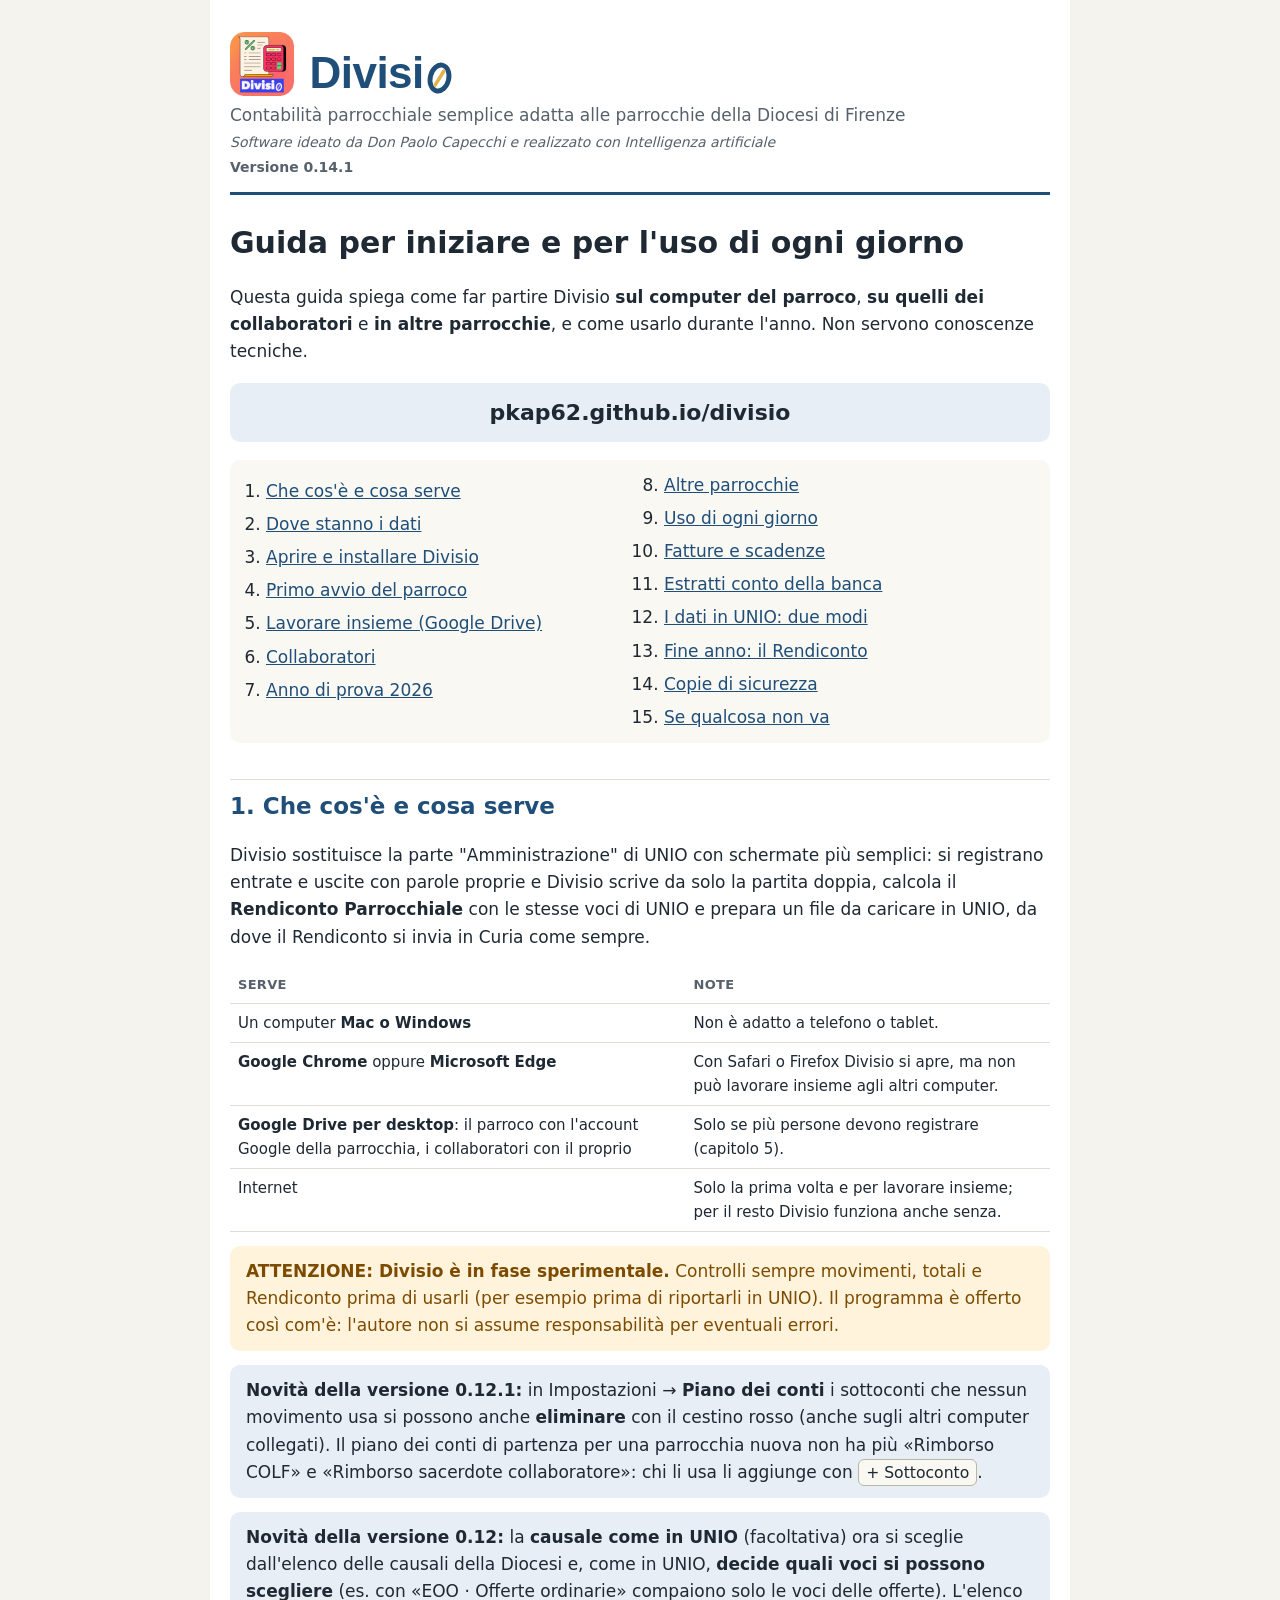
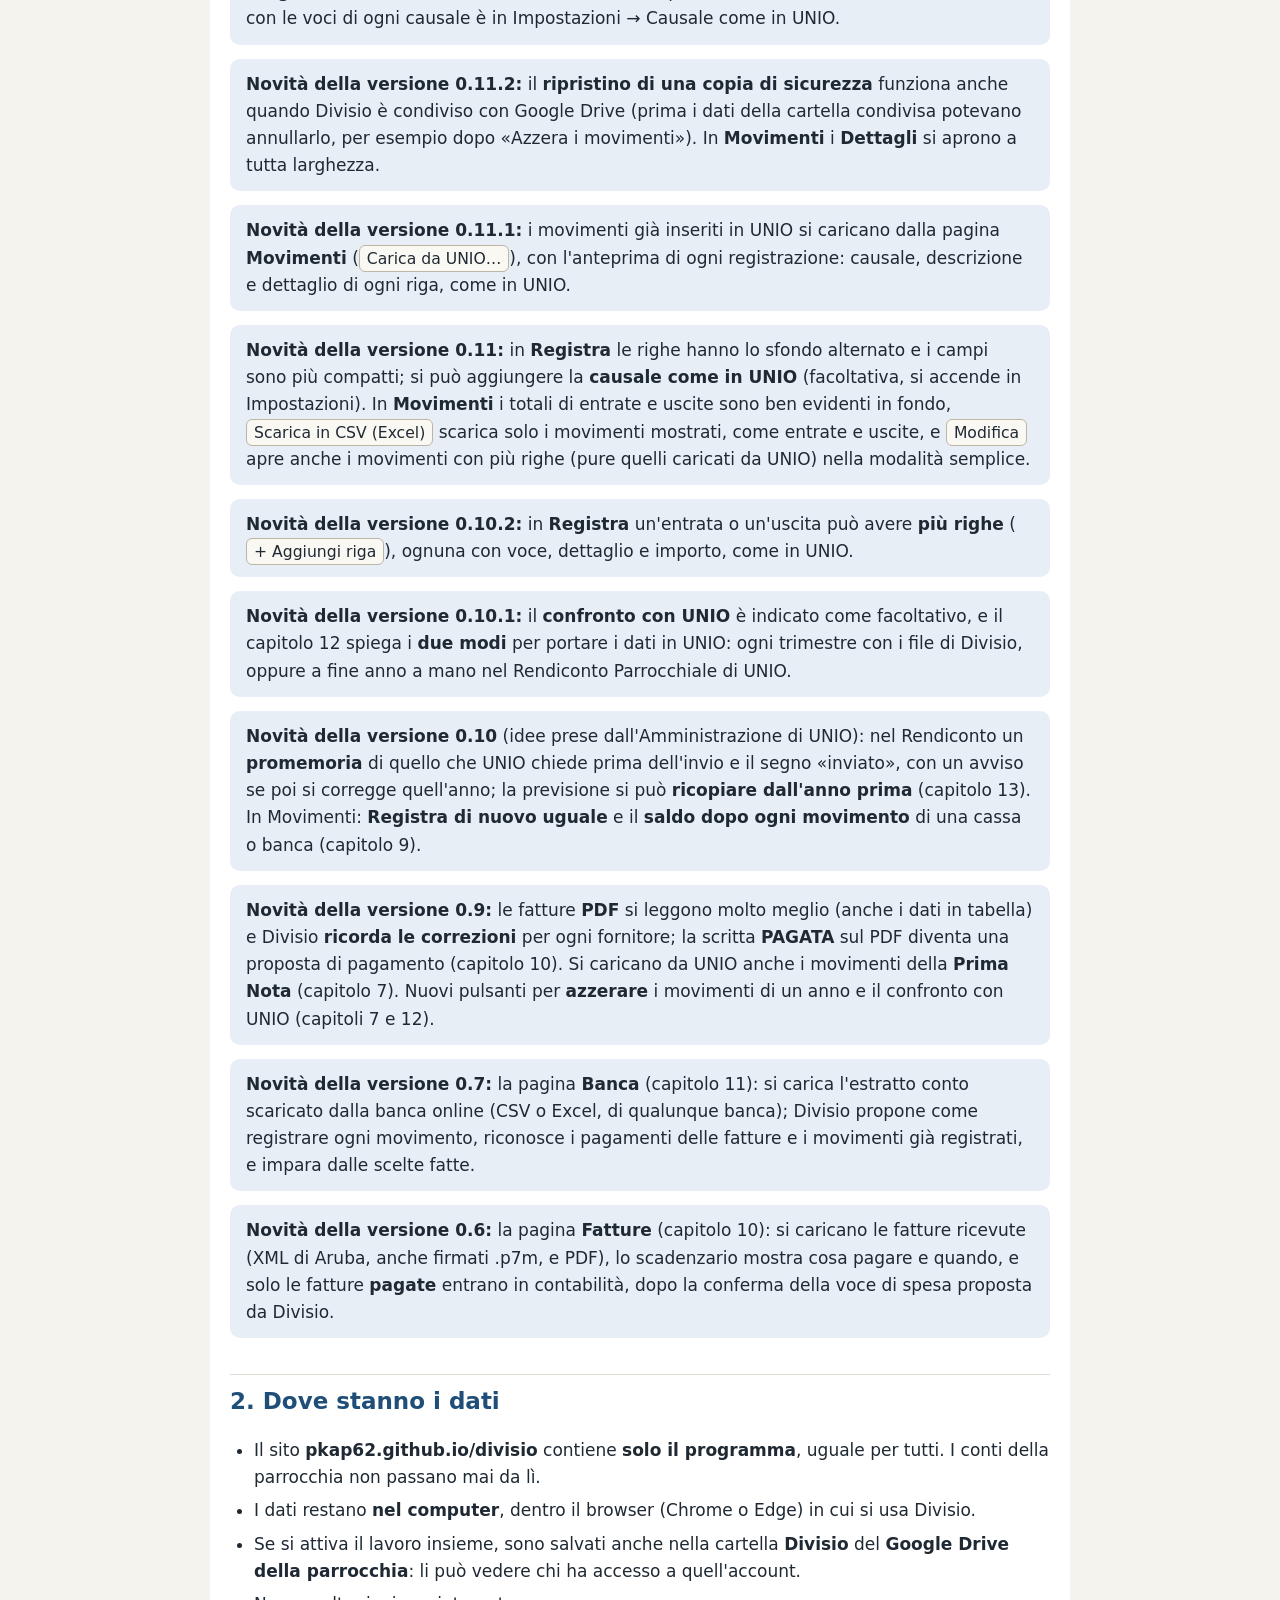
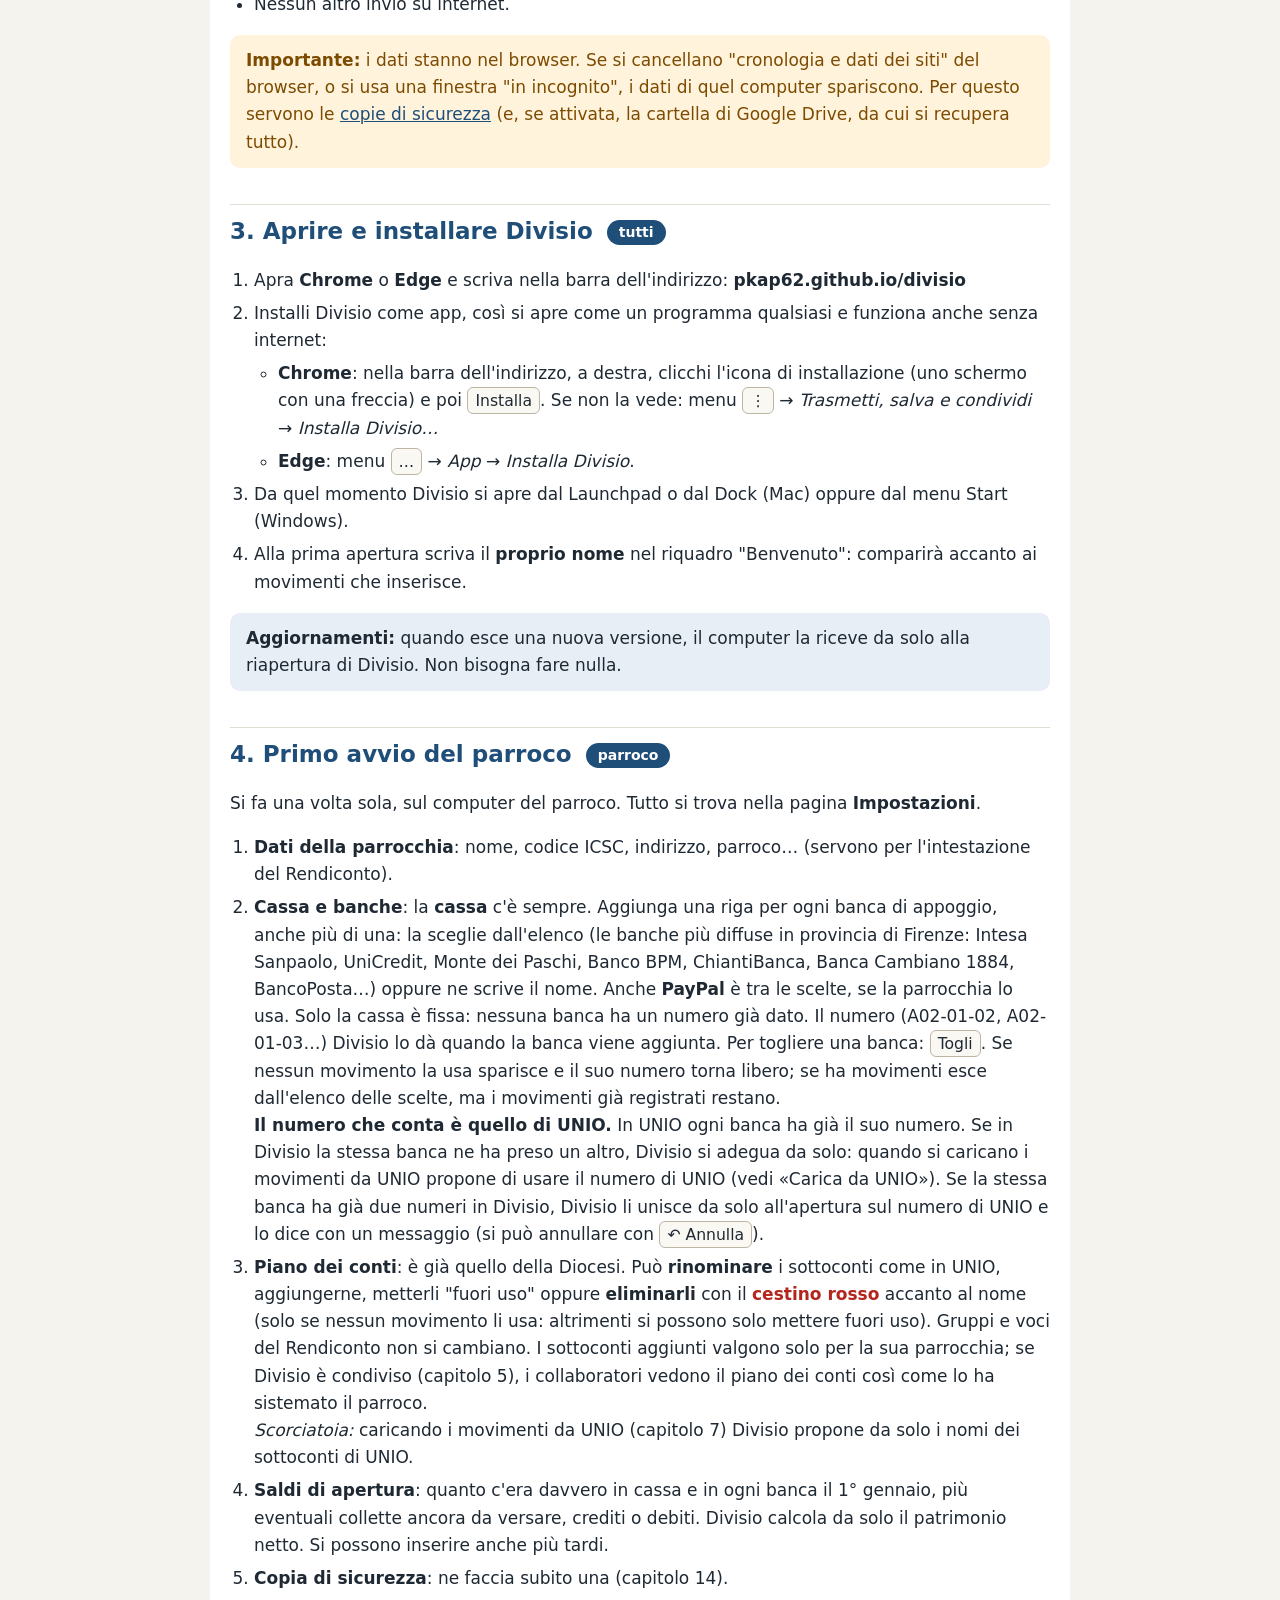
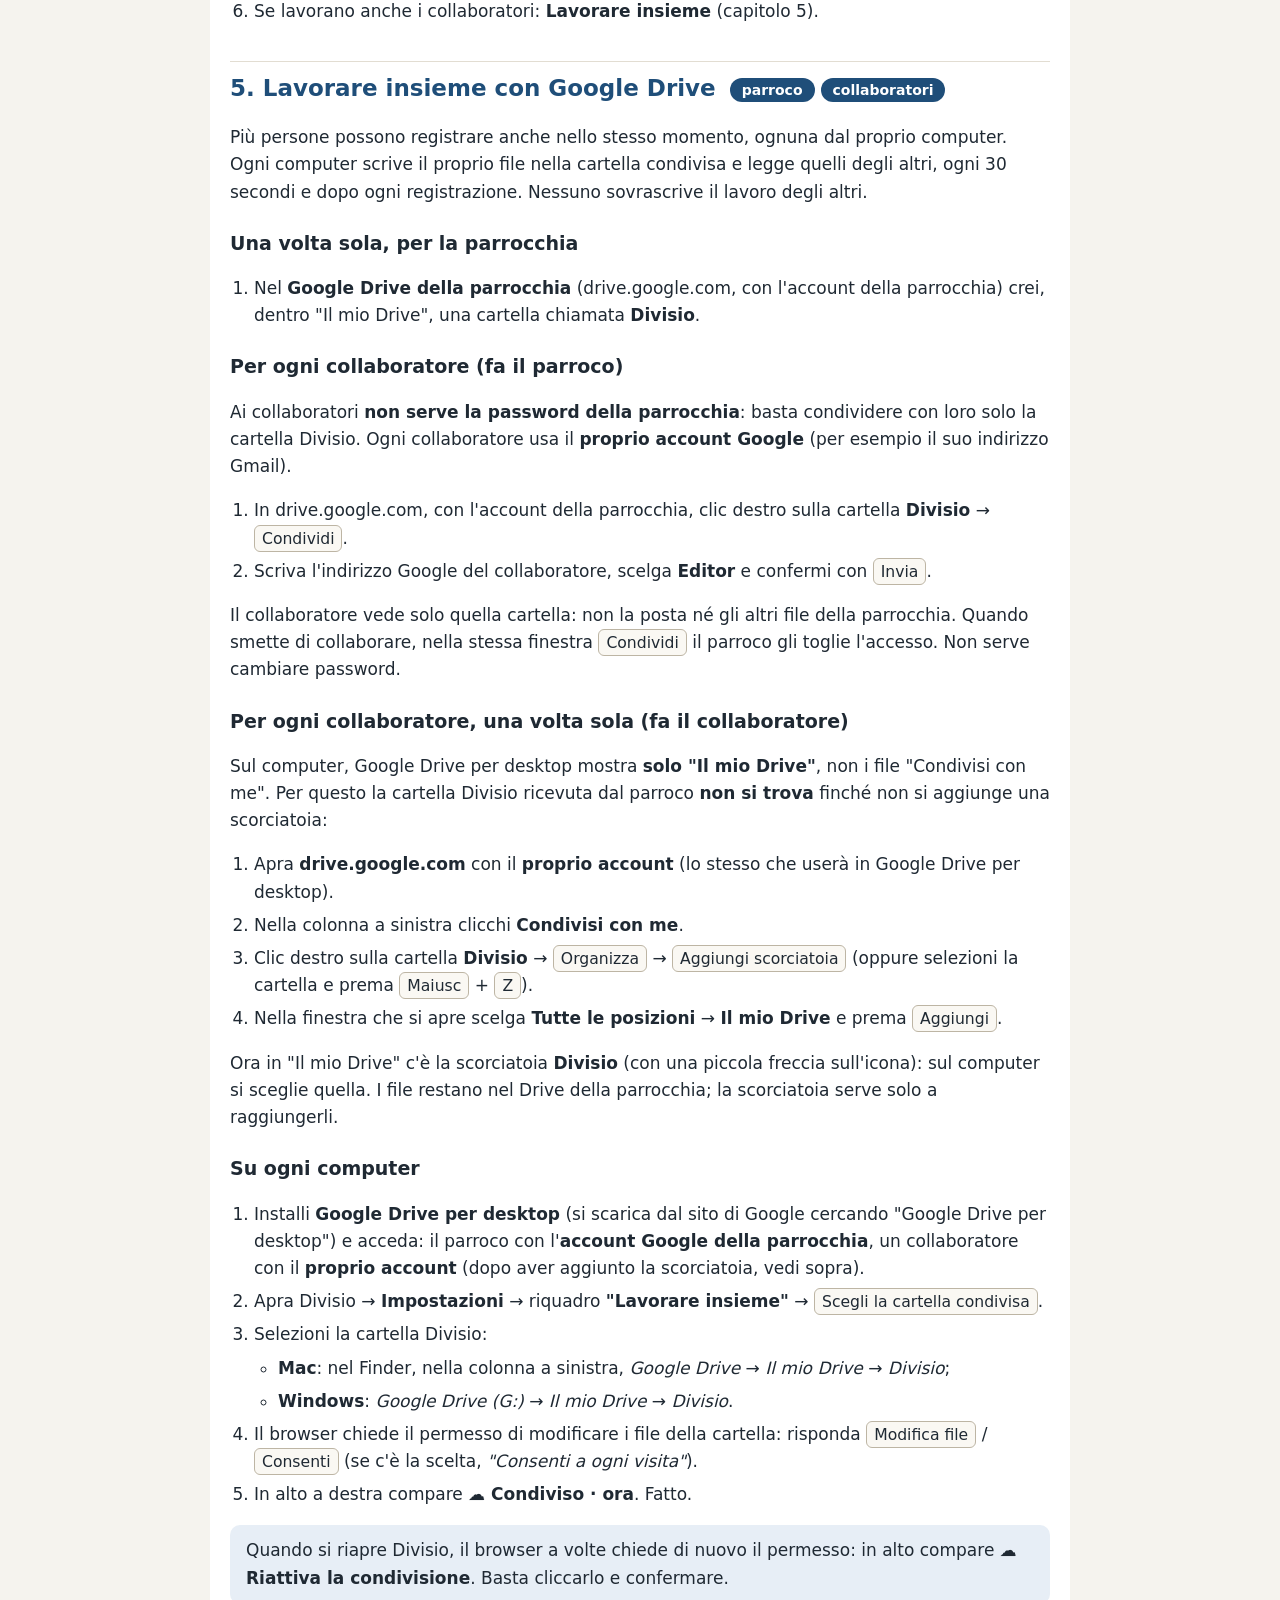
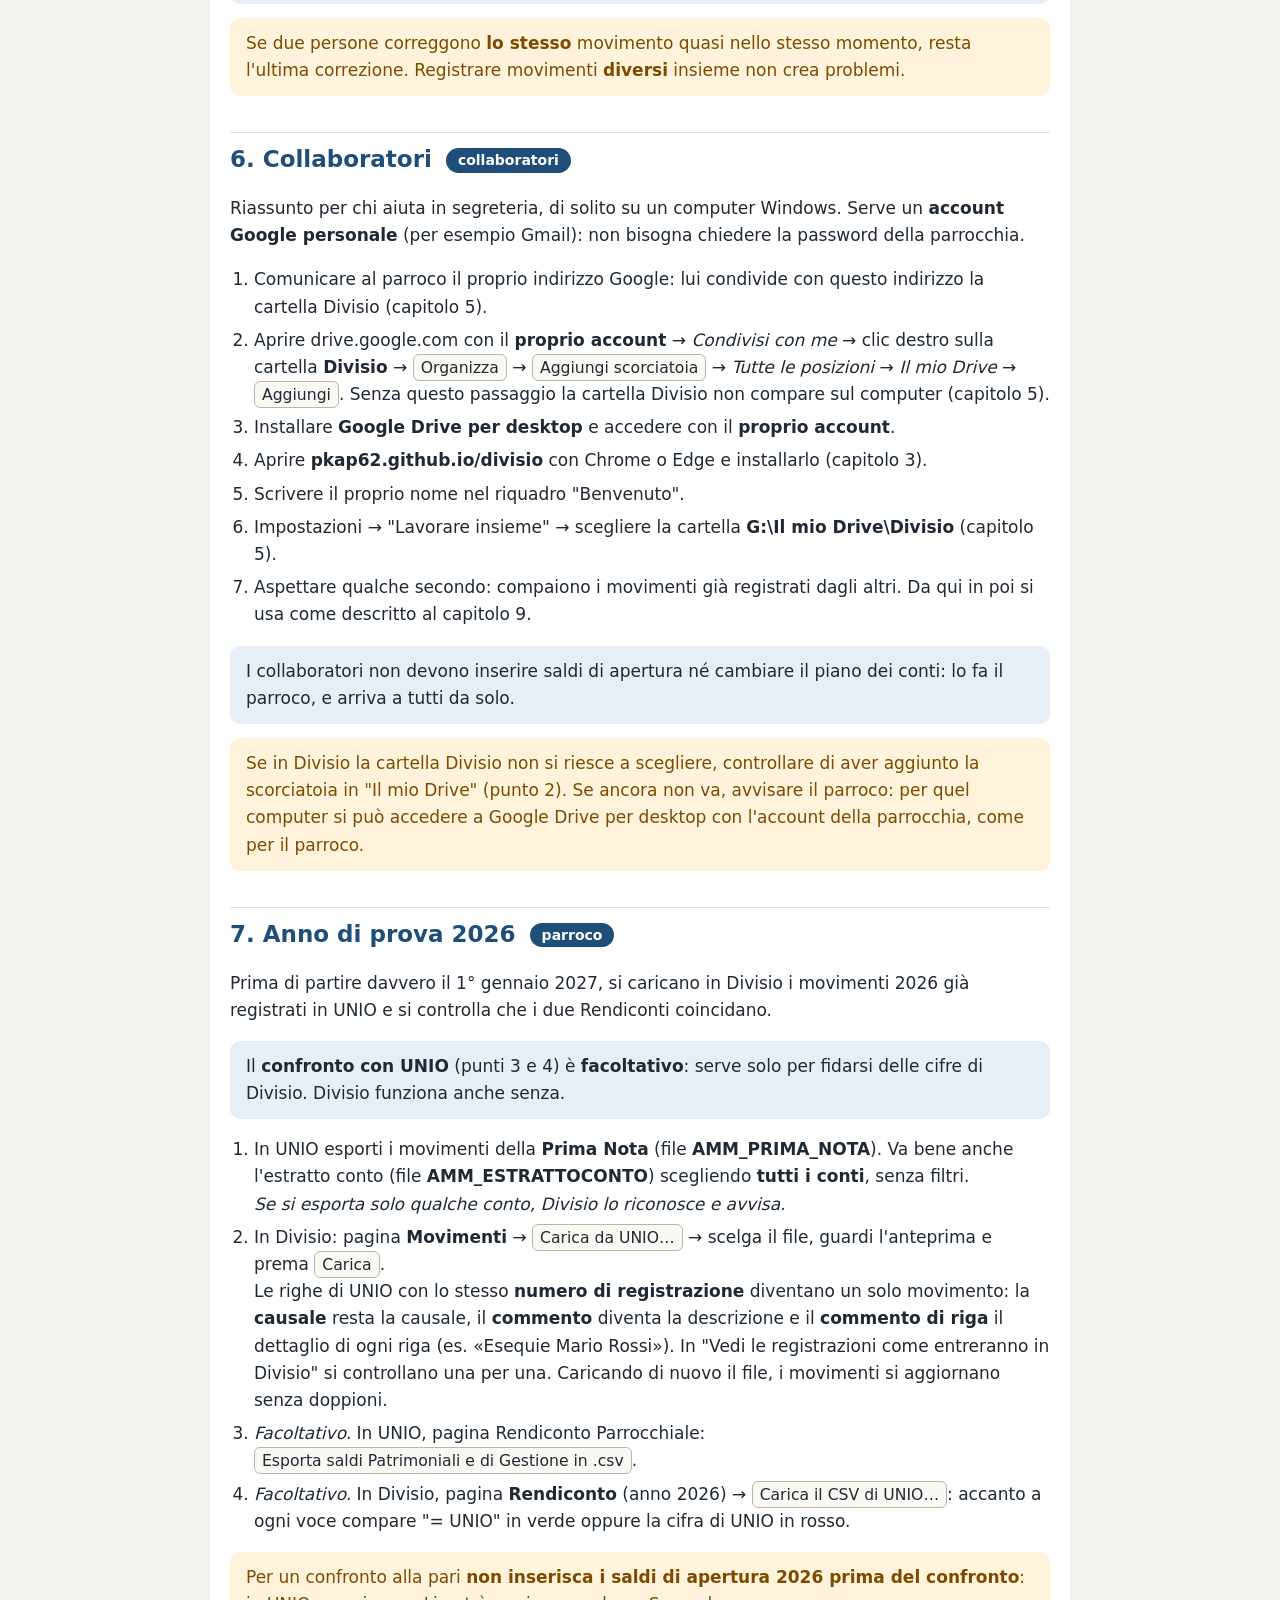
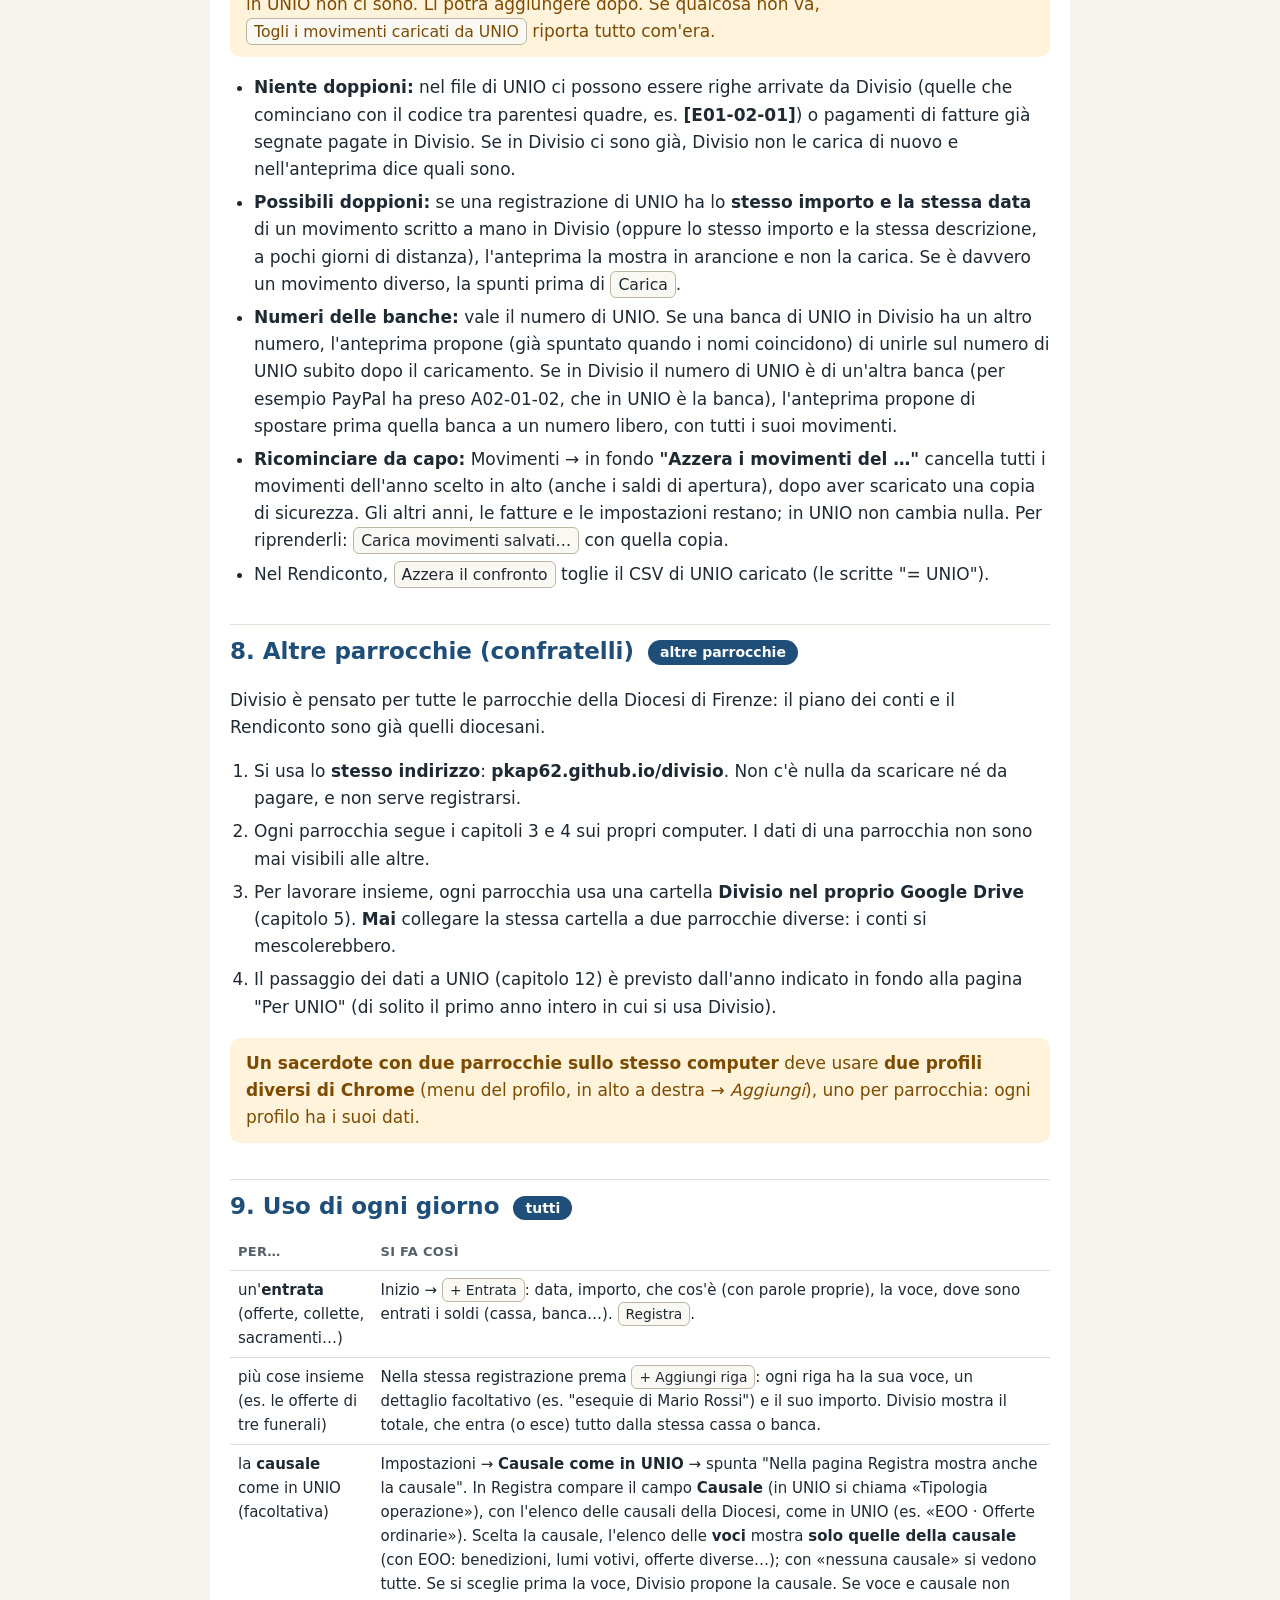
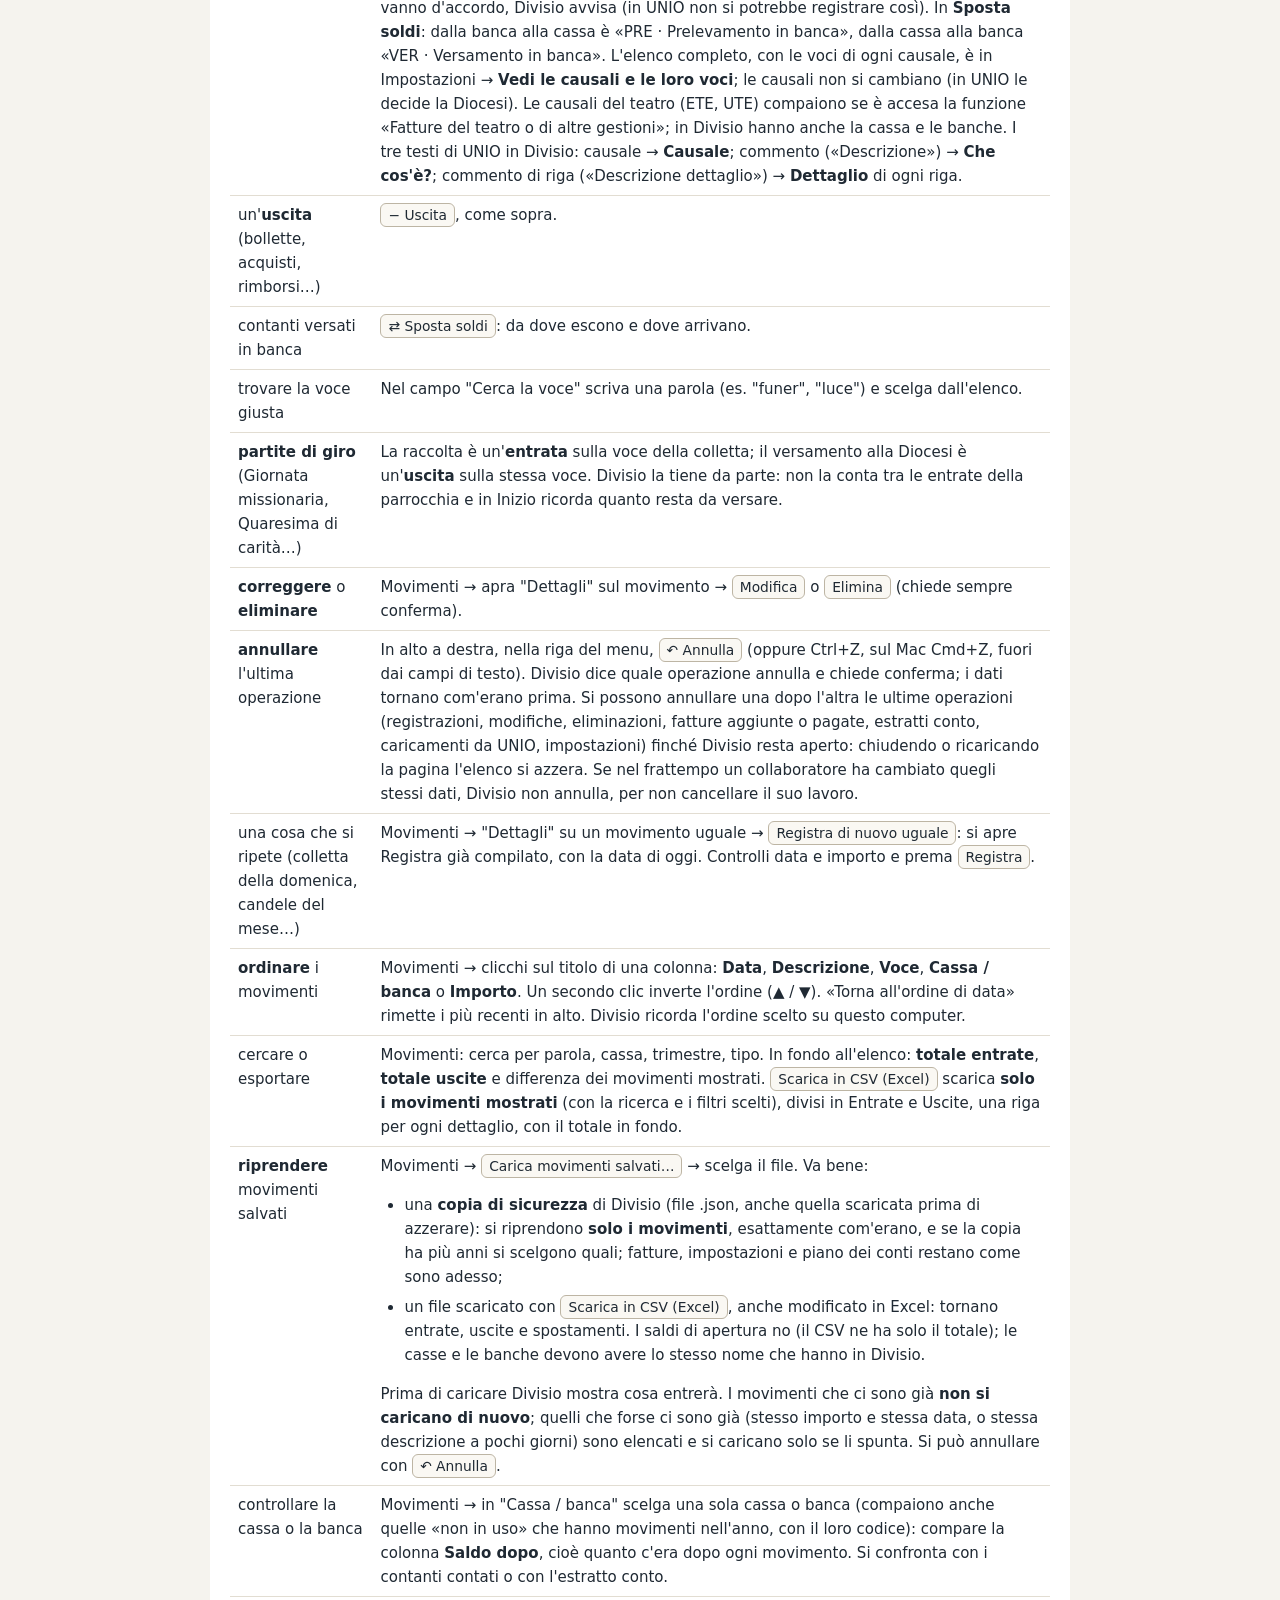
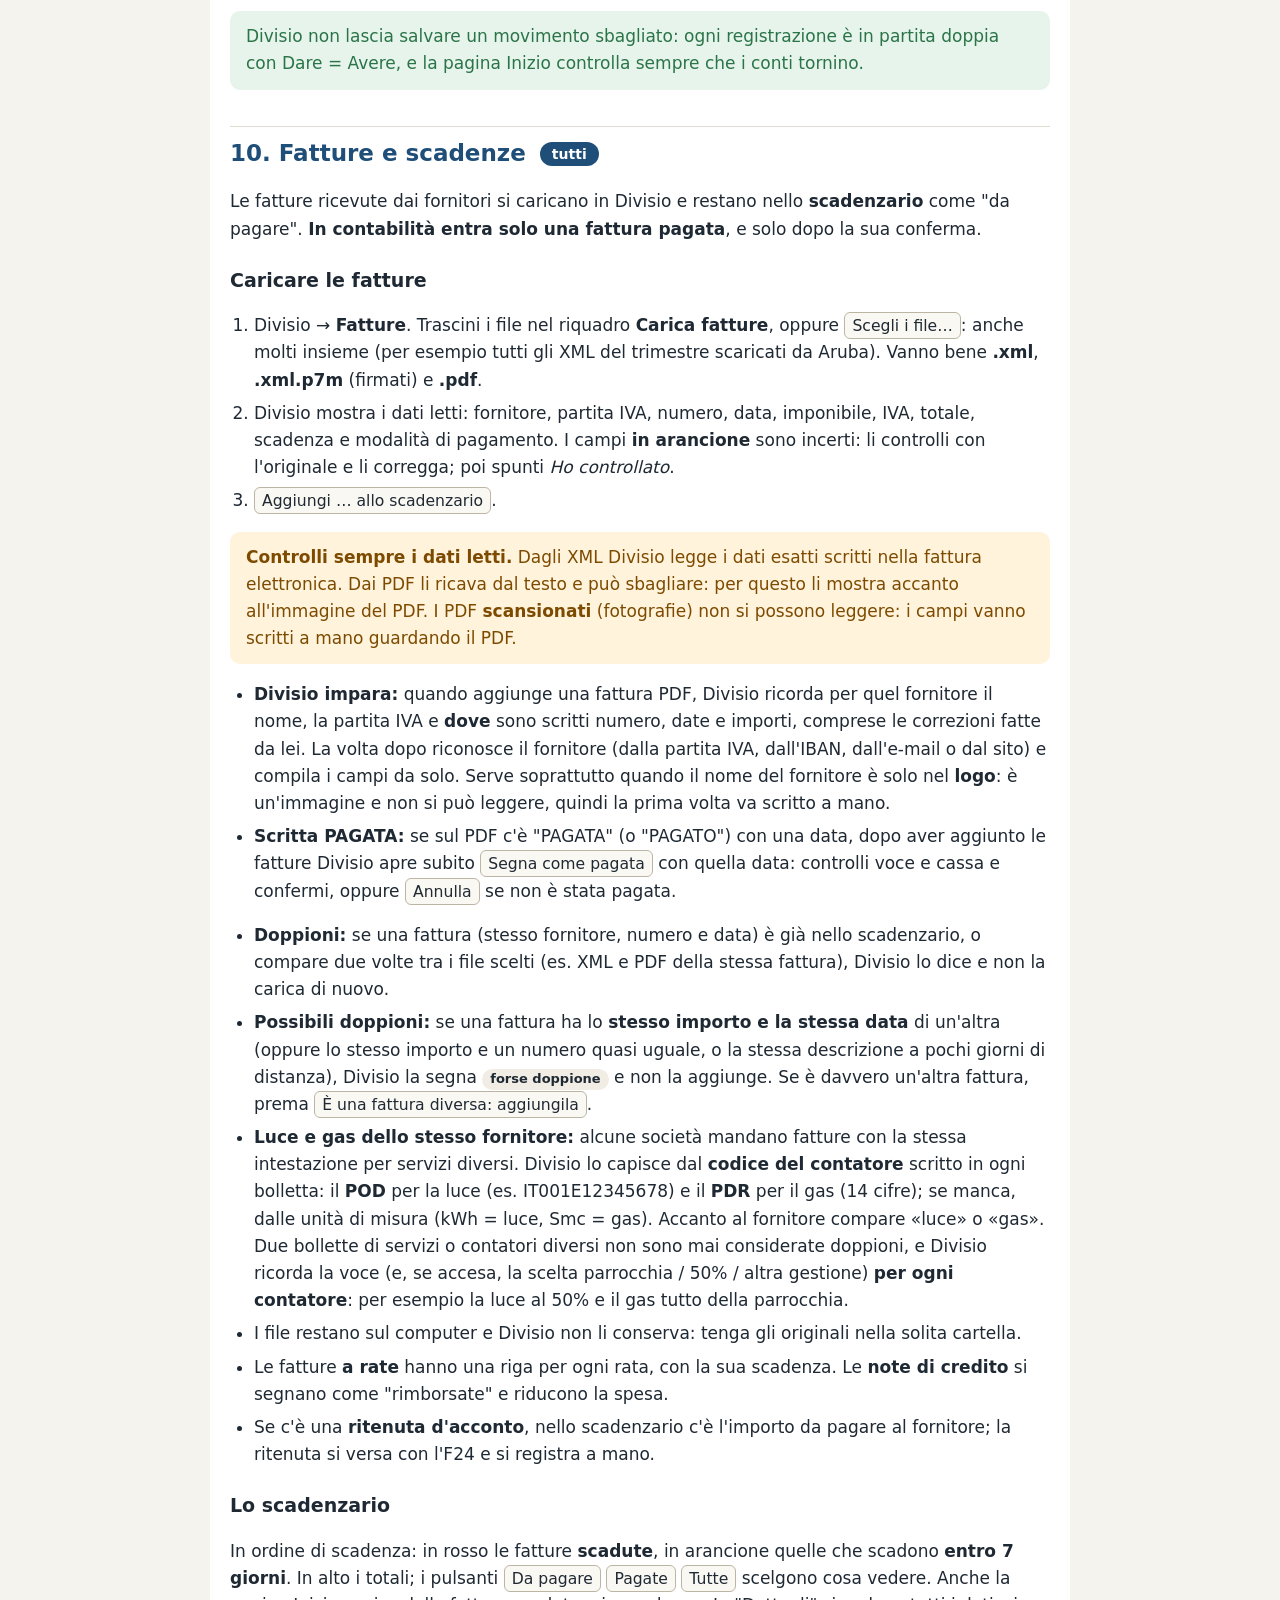
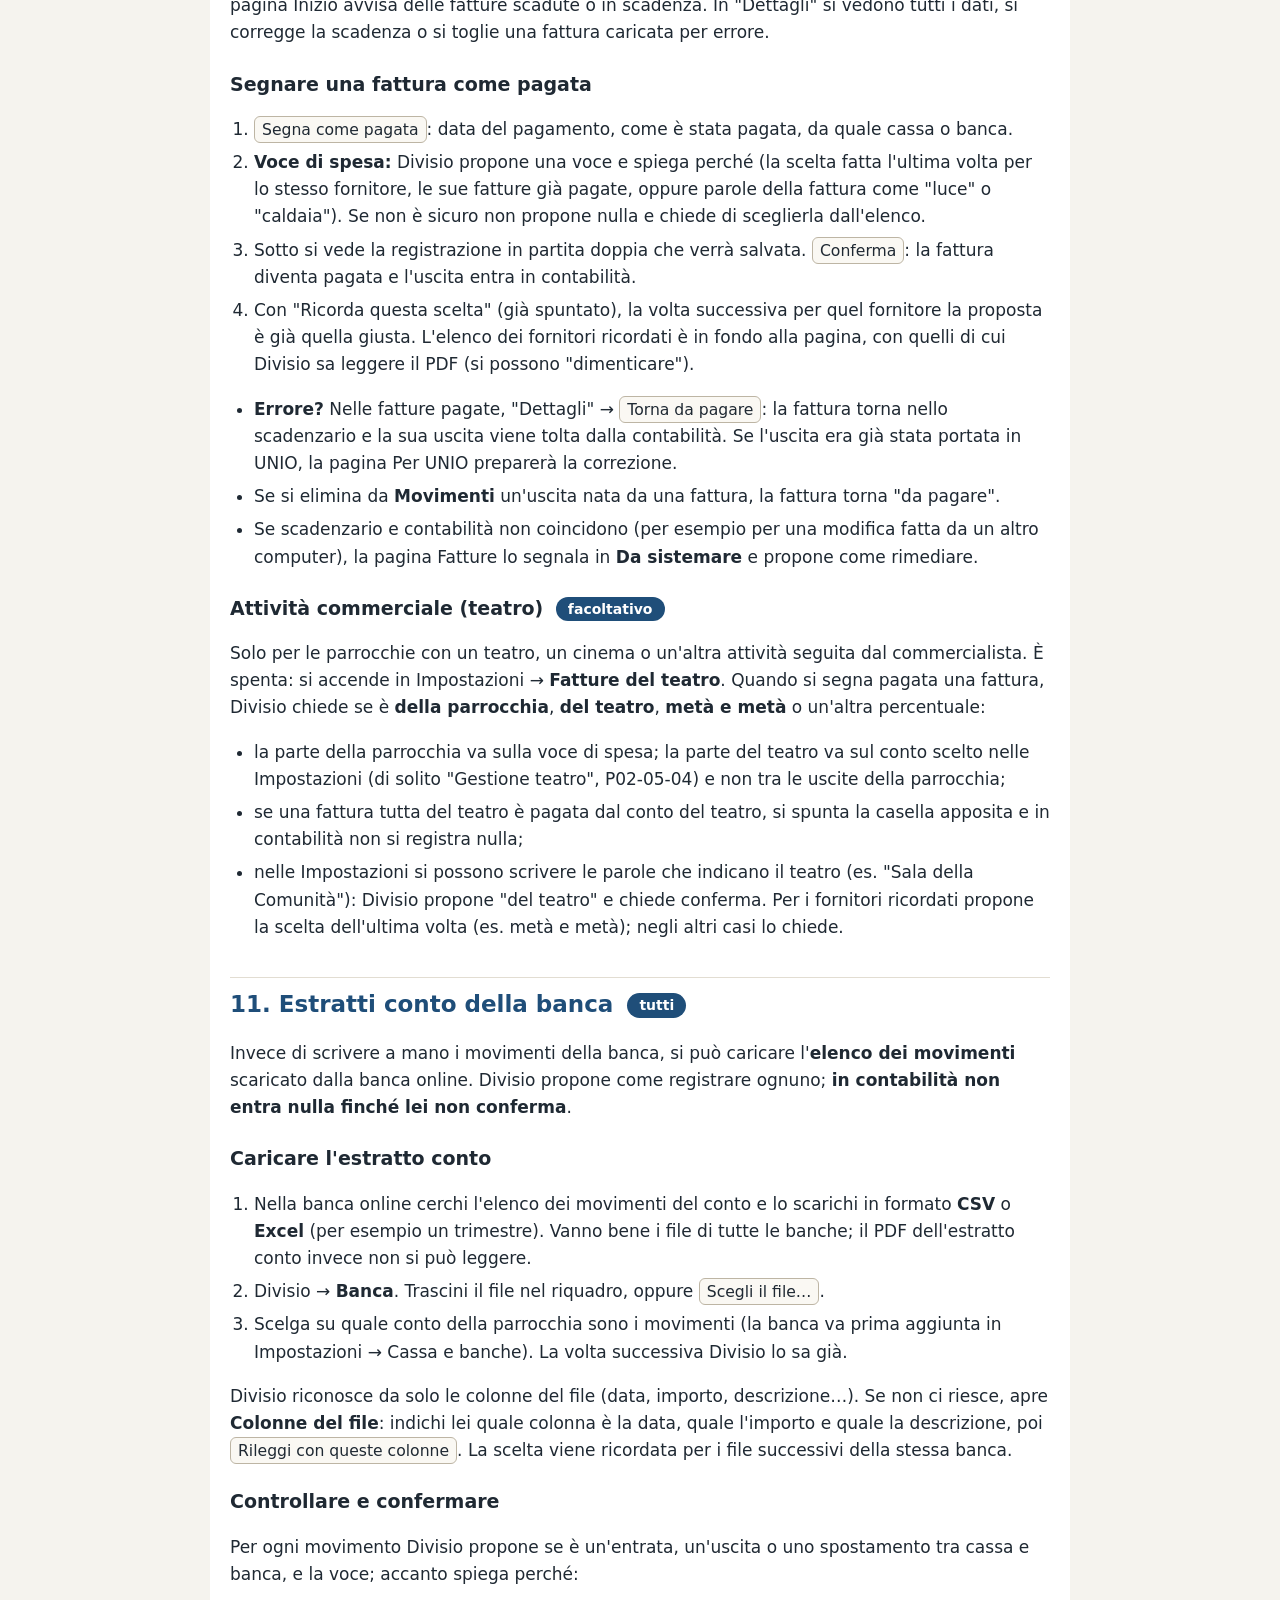
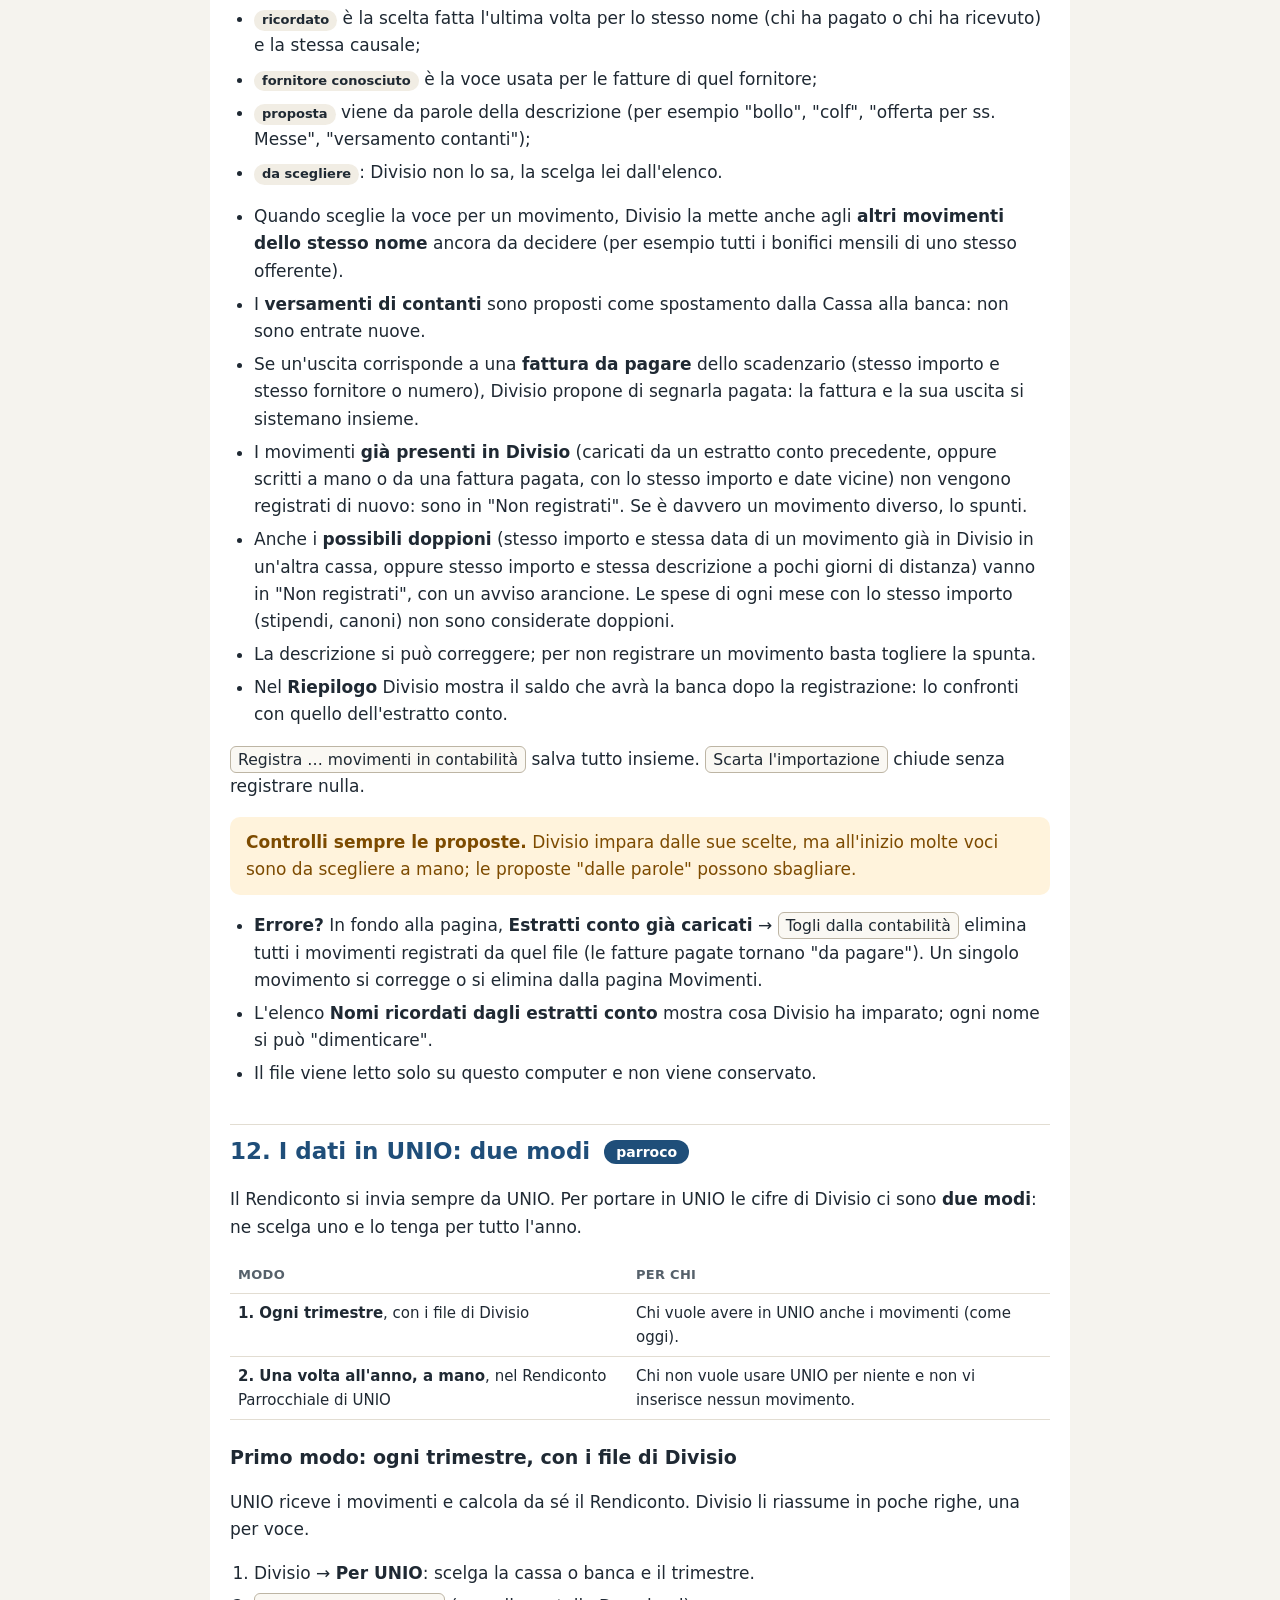
==== commit af4464f2: "Caricare movimenti salvati da copia di sicurezza o CSV (0.14.1) - Movimenti → «Carica movimenti salv" ====
--- a/guida.html
+++ b/guida.html
@@ -270,7 +270,8 @@
     (per esempio PayPal ha preso A02-01-02, che in UNIO è la banca), l'anteprima propone di spostare prima quella banca a un numero libero,
     con tutti i suoi movimenti.</li>
   <li><b>Ricominciare da capo:</b> Movimenti → in fondo <b>"Azzera i movimenti del …"</b> cancella tutti i movimenti dell'anno scelto in alto
-    (anche i saldi di apertura), dopo aver scaricato una copia di sicurezza. Gli altri anni, le fatture e le impostazioni restano; in UNIO non cambia nulla.</li>
+    (anche i saldi di apertura), dopo aver scaricato una copia di sicurezza. Gli altri anni, le fatture e le impostazioni restano; in UNIO non cambia nulla.
+    Per riprenderli: <span class="bottone">Carica movimenti salvati…</span> con quella copia.</li>
   <li>Nel Rendiconto, <span class="bottone">Azzera il confronto</span> toglie il CSV di UNIO caricato (le scritte "= UNIO").</li>
 </ul>
 
@@ -317,6 +318,13 @@
   <tr><td>cercare o esportare</td><td>Movimenti: cerca per parola, cassa, trimestre, tipo. In fondo all'elenco: <b>totale entrate</b>, <b>totale uscite</b> e differenza dei movimenti mostrati.
     <span class="bottone">Scarica in CSV (Excel)</span> scarica <b>solo i movimenti mostrati</b> (con la ricerca e i filtri scelti), divisi in Entrate e Uscite,
     una riga per ogni dettaglio, con il totale in fondo.</td></tr>
+  <tr><td><b>riprendere</b> movimenti salvati</td><td>Movimenti → <span class="bottone">Carica movimenti salvati…</span> → scelga il file. Va bene:
+    <ul><li>una <b>copia di sicurezza</b> di Divisio (file .json, anche quella scaricata prima di azzerare): si riprendono <b>solo i movimenti</b>, esattamente com'erano,
+      e se la copia ha più anni si scelgono quali; fatture, impostazioni e piano dei conti restano come sono adesso;</li>
+    <li>un file scaricato con <span class="bottone">Scarica in CSV (Excel)</span>, anche modificato in Excel: tornano entrate, uscite e spostamenti.
+      I saldi di apertura no (il CSV ne ha solo il totale); le casse e le banche devono avere lo stesso nome che hanno in Divisio.</li></ul>
+    Prima di caricare Divisio mostra cosa entrerà. I movimenti che ci sono già <b>non si caricano di nuovo</b>; quelli che forse ci sono già
+    (stesso importo e stessa data, o stessa descrizione a pochi giorni) sono elencati e si caricano solo se li spunta. Si può annullare con <span class="bottone">↶ Annulla</span>.</td></tr>
   <tr><td>controllare la cassa o la banca</td><td>Movimenti → in "Cassa / banca" scelga una sola cassa o banca
     (compaiono anche quelle «non in uso» che hanno movimenti nell'anno, con il loro codice): compare la colonna <b>Saldo dopo</b>, cioè quanto c'era dopo ogni movimento.
     Si confronta con i contanti contati o con l'estratto conto.</td></tr>
@@ -488,6 +496,7 @@
   <li>Per tornare indietro: <span class="bottone">Ripristina da file…</span>. Prima di sostituire i dati, Divisio scarica una copia di quelli attuali.
     Se Divisio è condiviso (capitolo 5), anche gli altri computer ricevono i dati della copia ripristinata.</li>
   <li>Con il lavoro insieme attivo, ogni file della cartella Divisio di Google Drive è anche una copia completa.</li>
+  <li>Per riprendere <b>solo i movimenti</b> da una copia (senza toccare fatture e impostazioni): Movimenti → <span class="bottone">Carica movimenti salvati…</span>.</li>
 </ul>
 <h3>Ripartire da zero</h3>
 <p>Per ricominciare da capo, per esempio dopo un periodo di prova, ci sono tre possibilità. Ognuna chiede conferma, scarica prima una copia di sicurezza
@@ -527,7 +536,7 @@
   <tr><td>Non vedo l'ultima versione</td><td>Chiuda e riapra Divisio (a volte serve aspettare una decina di minuti dalla pubblicazione).</td></tr>
 </table>
 
-<footer>Divisio · guida aggiornata al 26 novembre 2026 (versione 0.14.0) · Il codice del programma è pubblico su github.com/pkap62/divisio.
+<footer>Divisio · guida aggiornata al 26 novembre 2026 (versione 0.14.1) · Il codice del programma è pubblico su github.com/pkap62/divisio.
 I conti di ogni parrocchia restano sui suoi computer e nel suo Google Drive.</footer>
 </div>
 <script type="module">
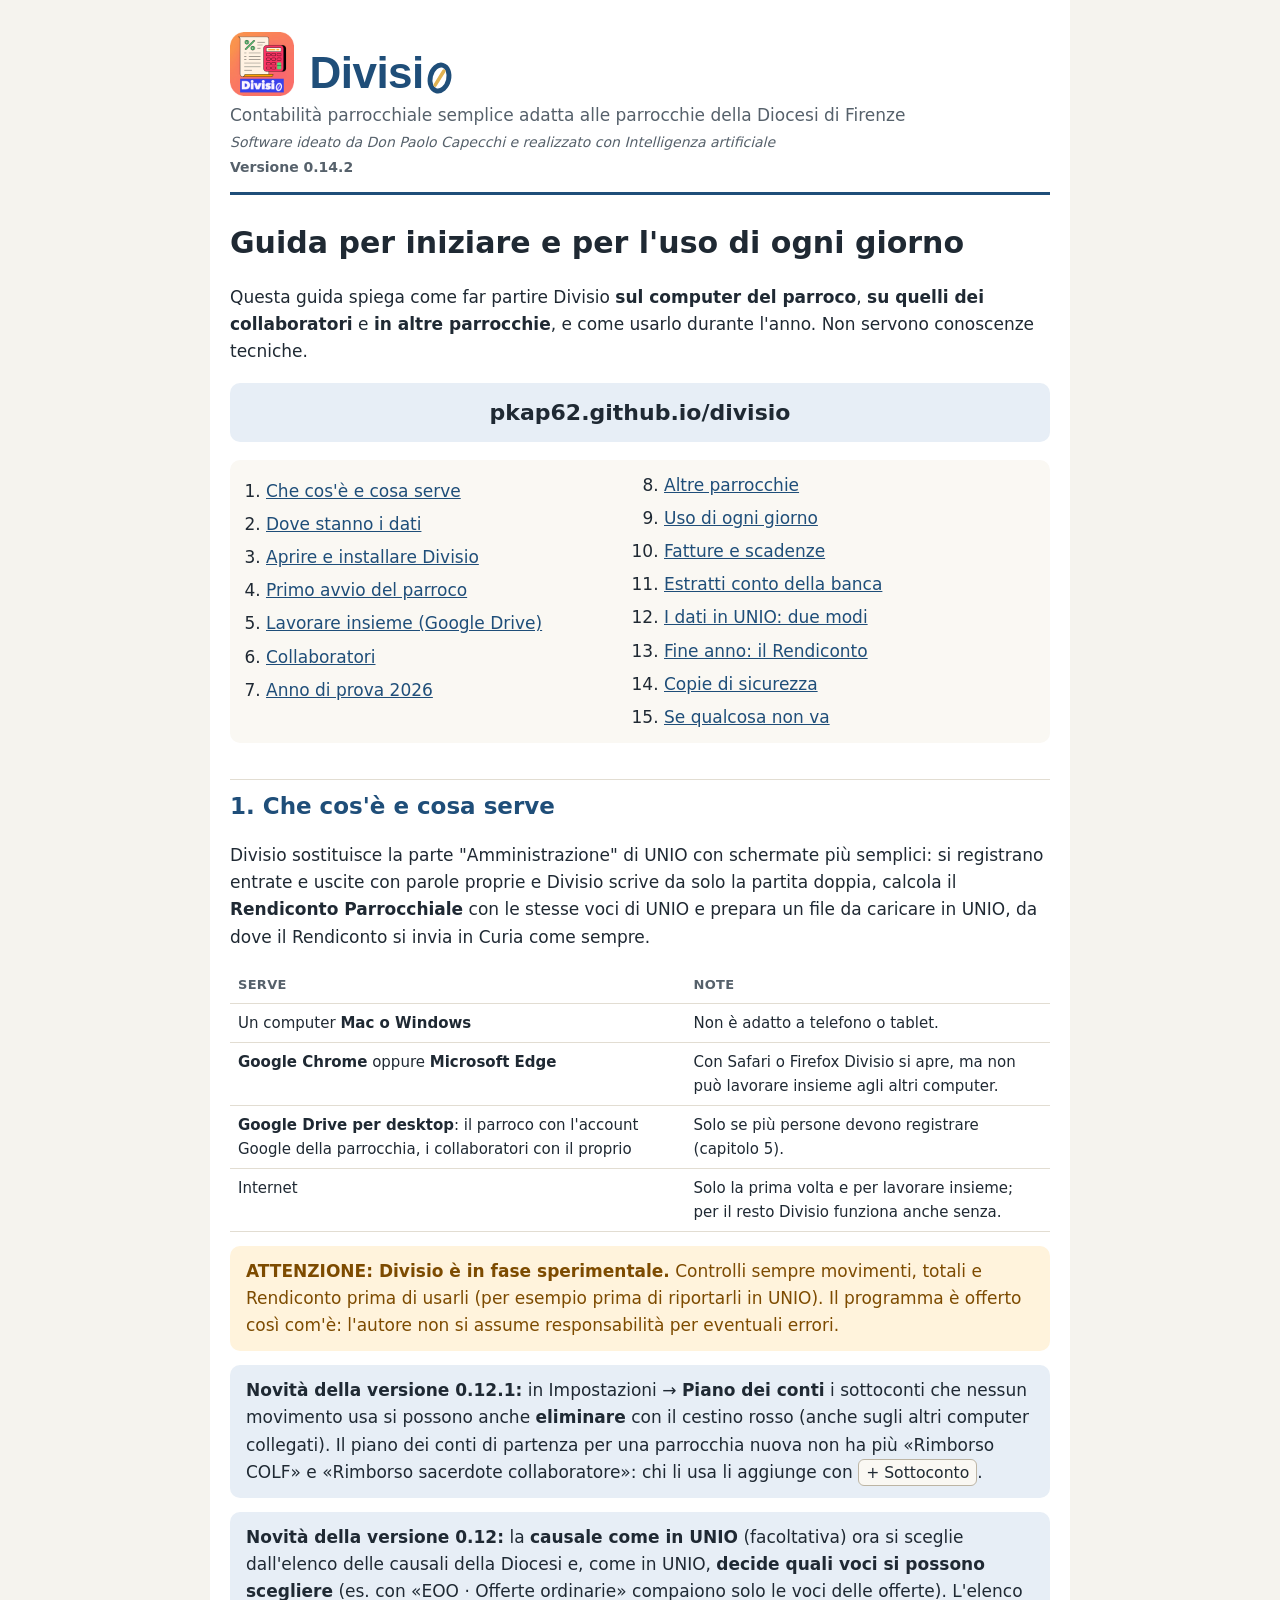
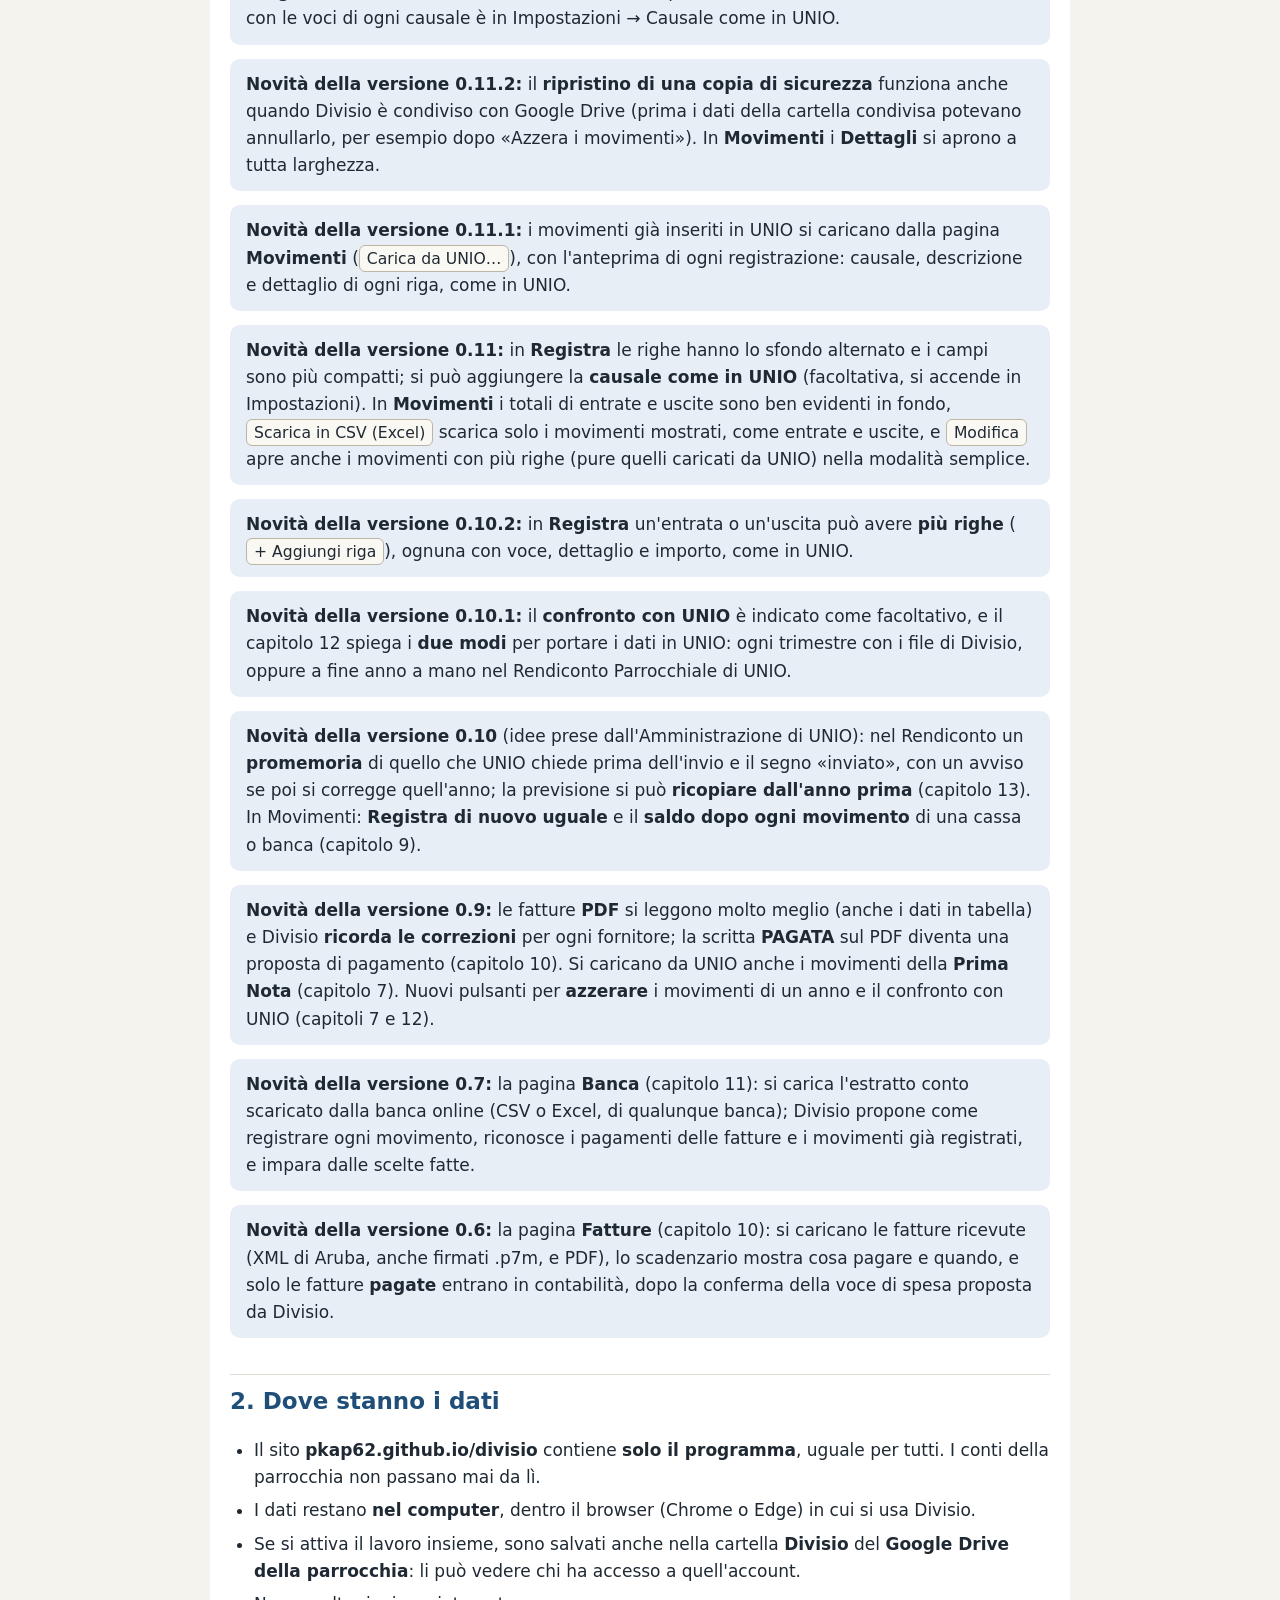
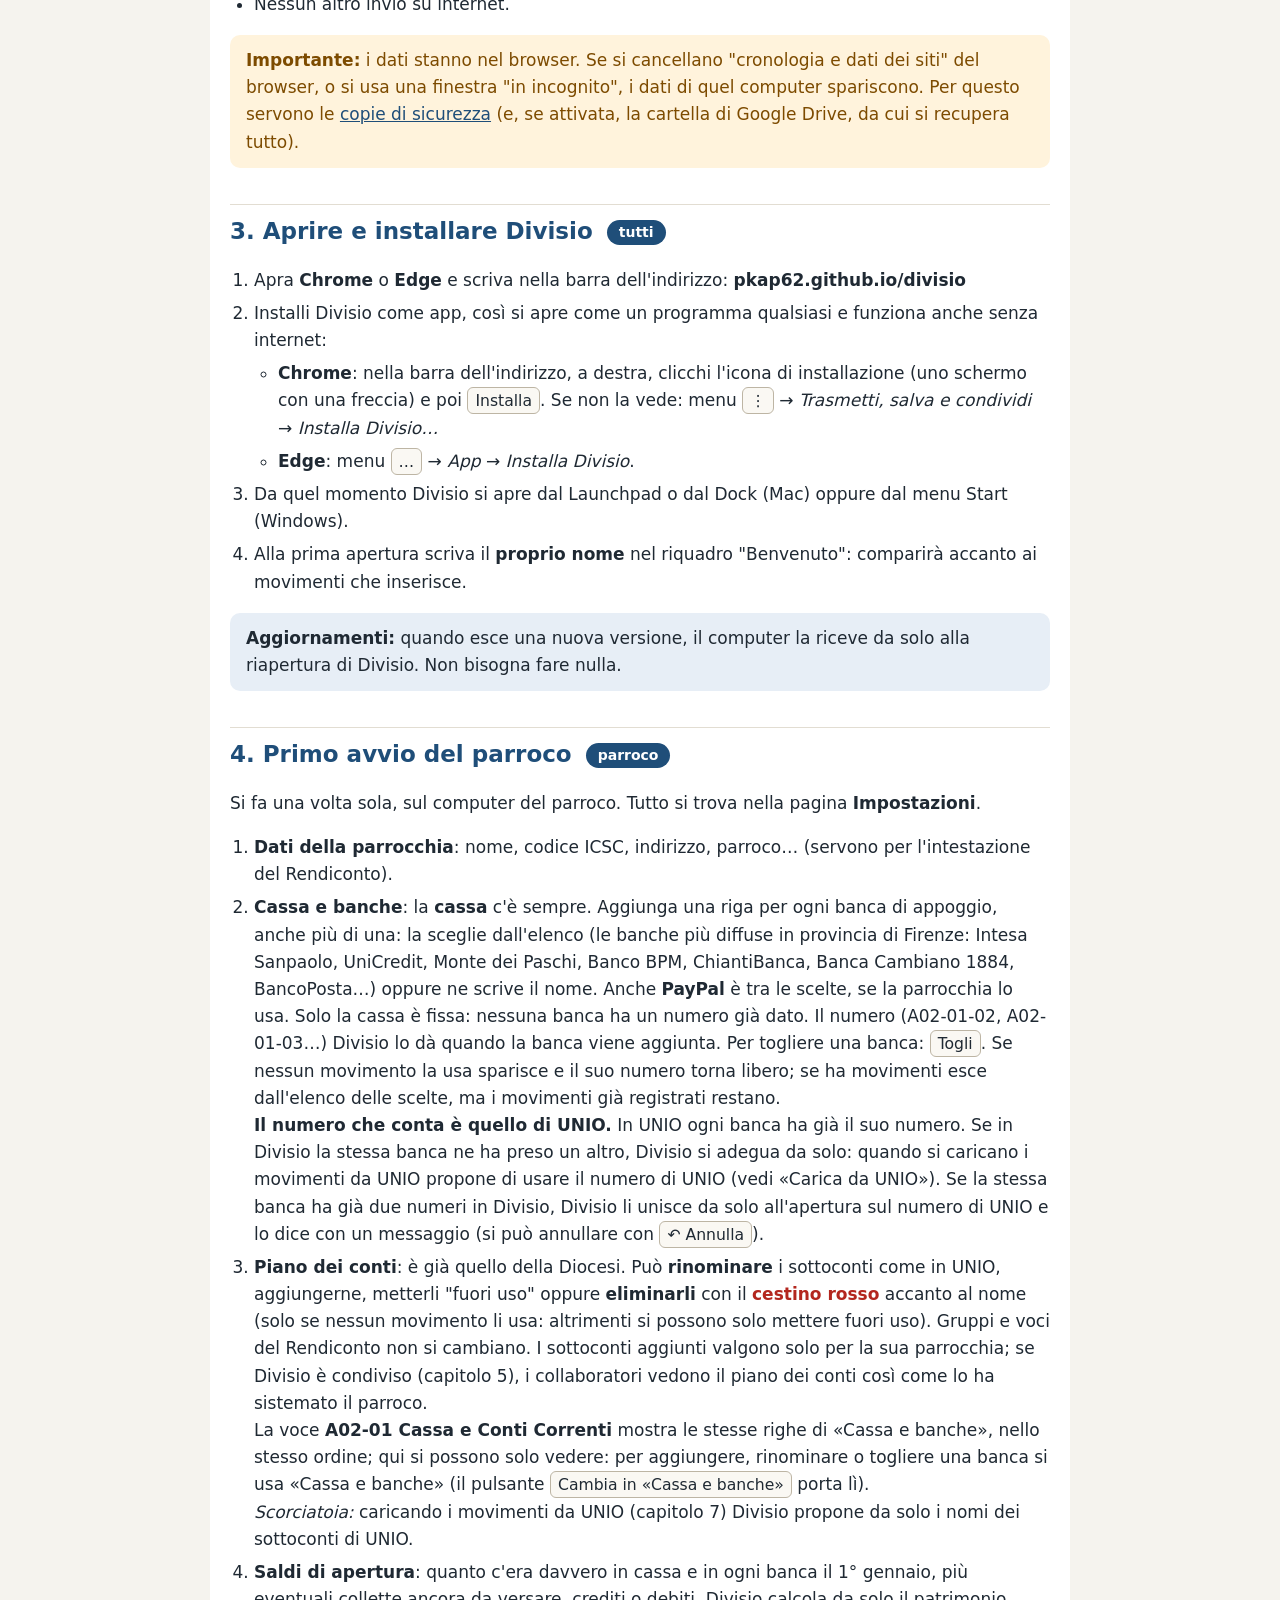
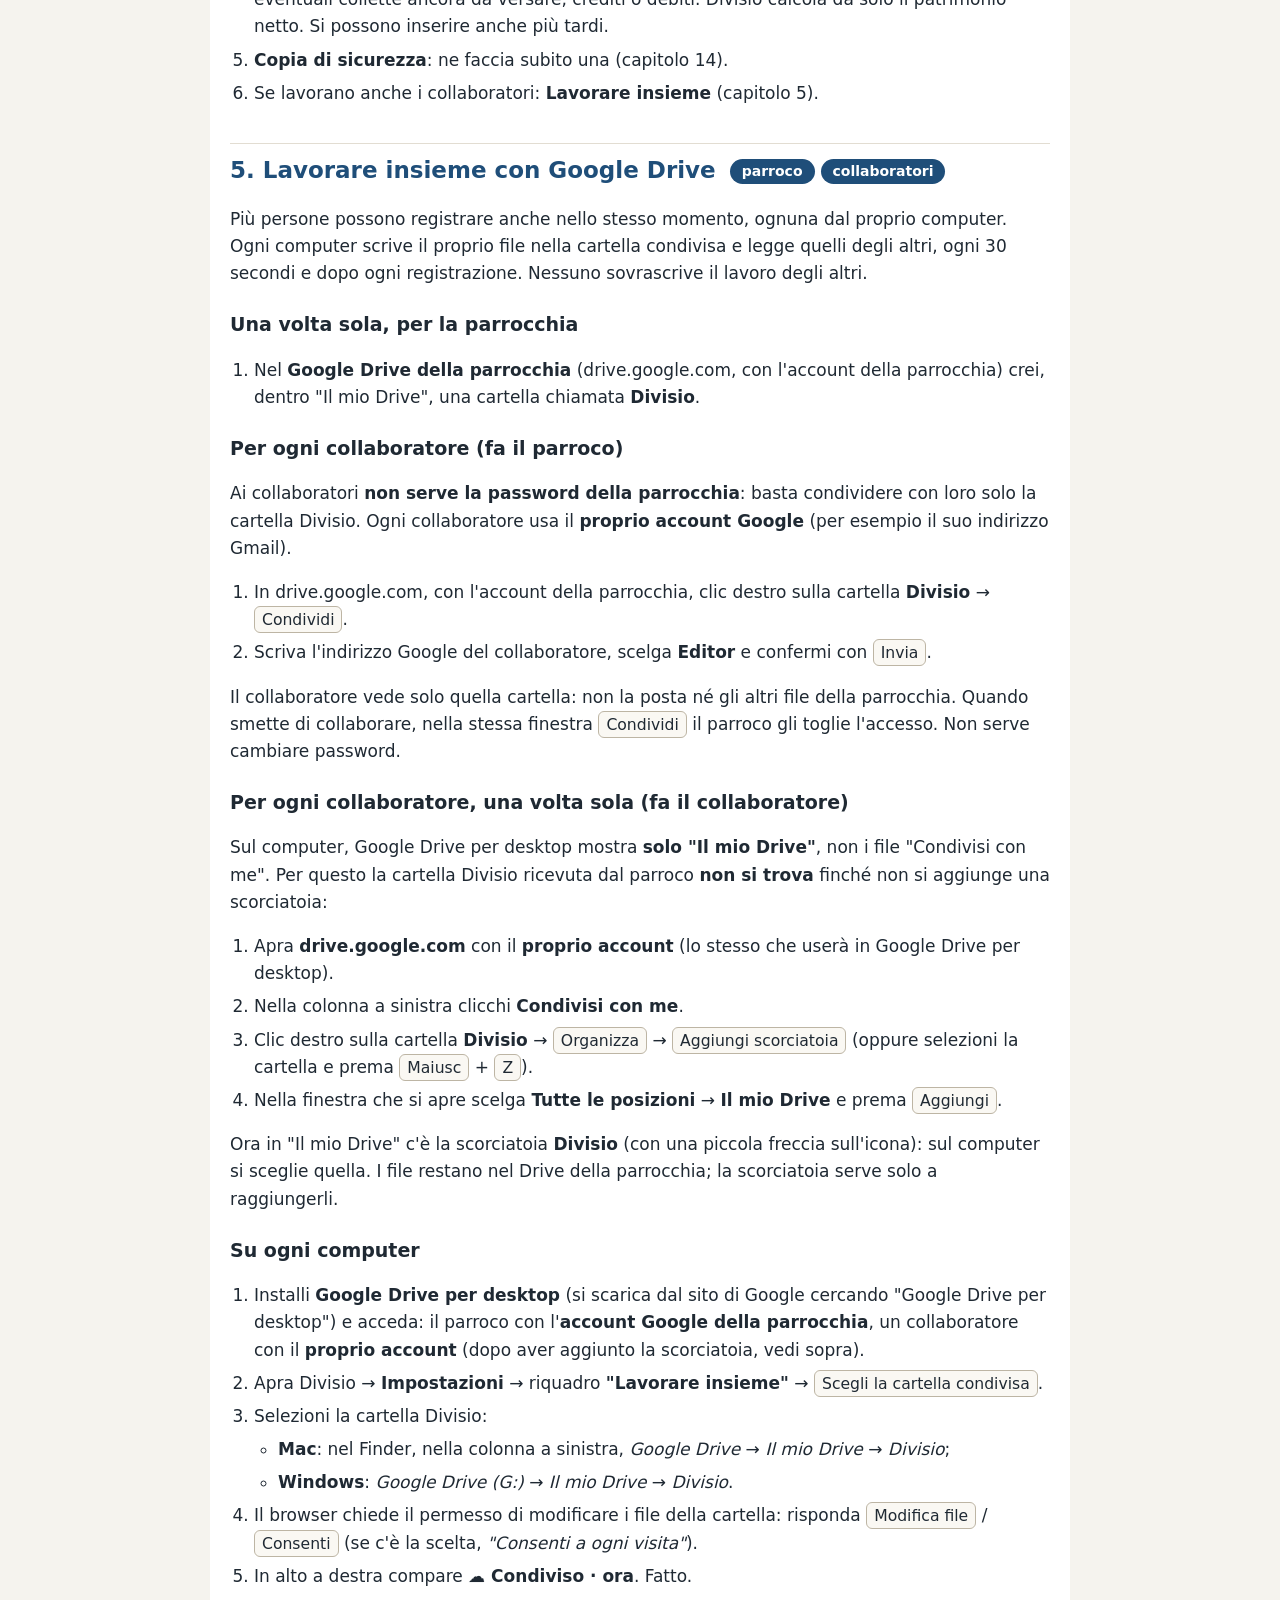
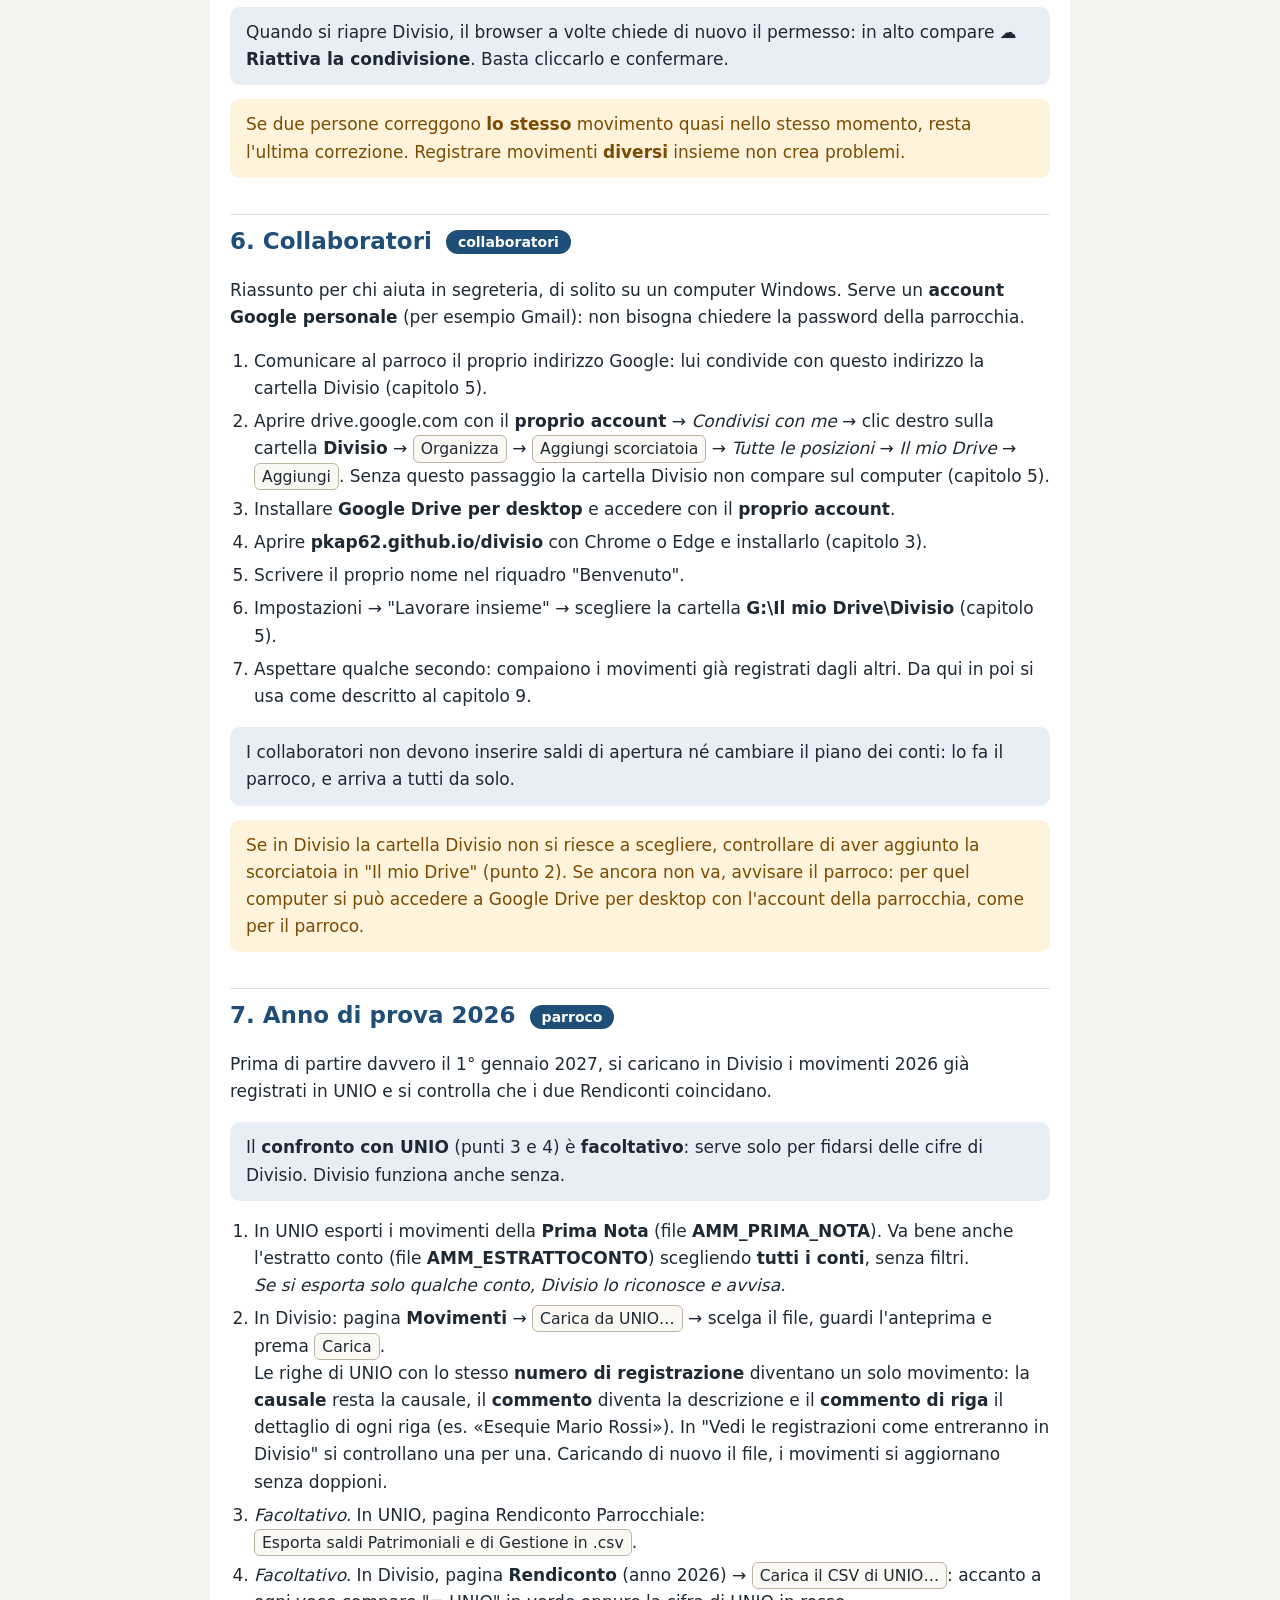
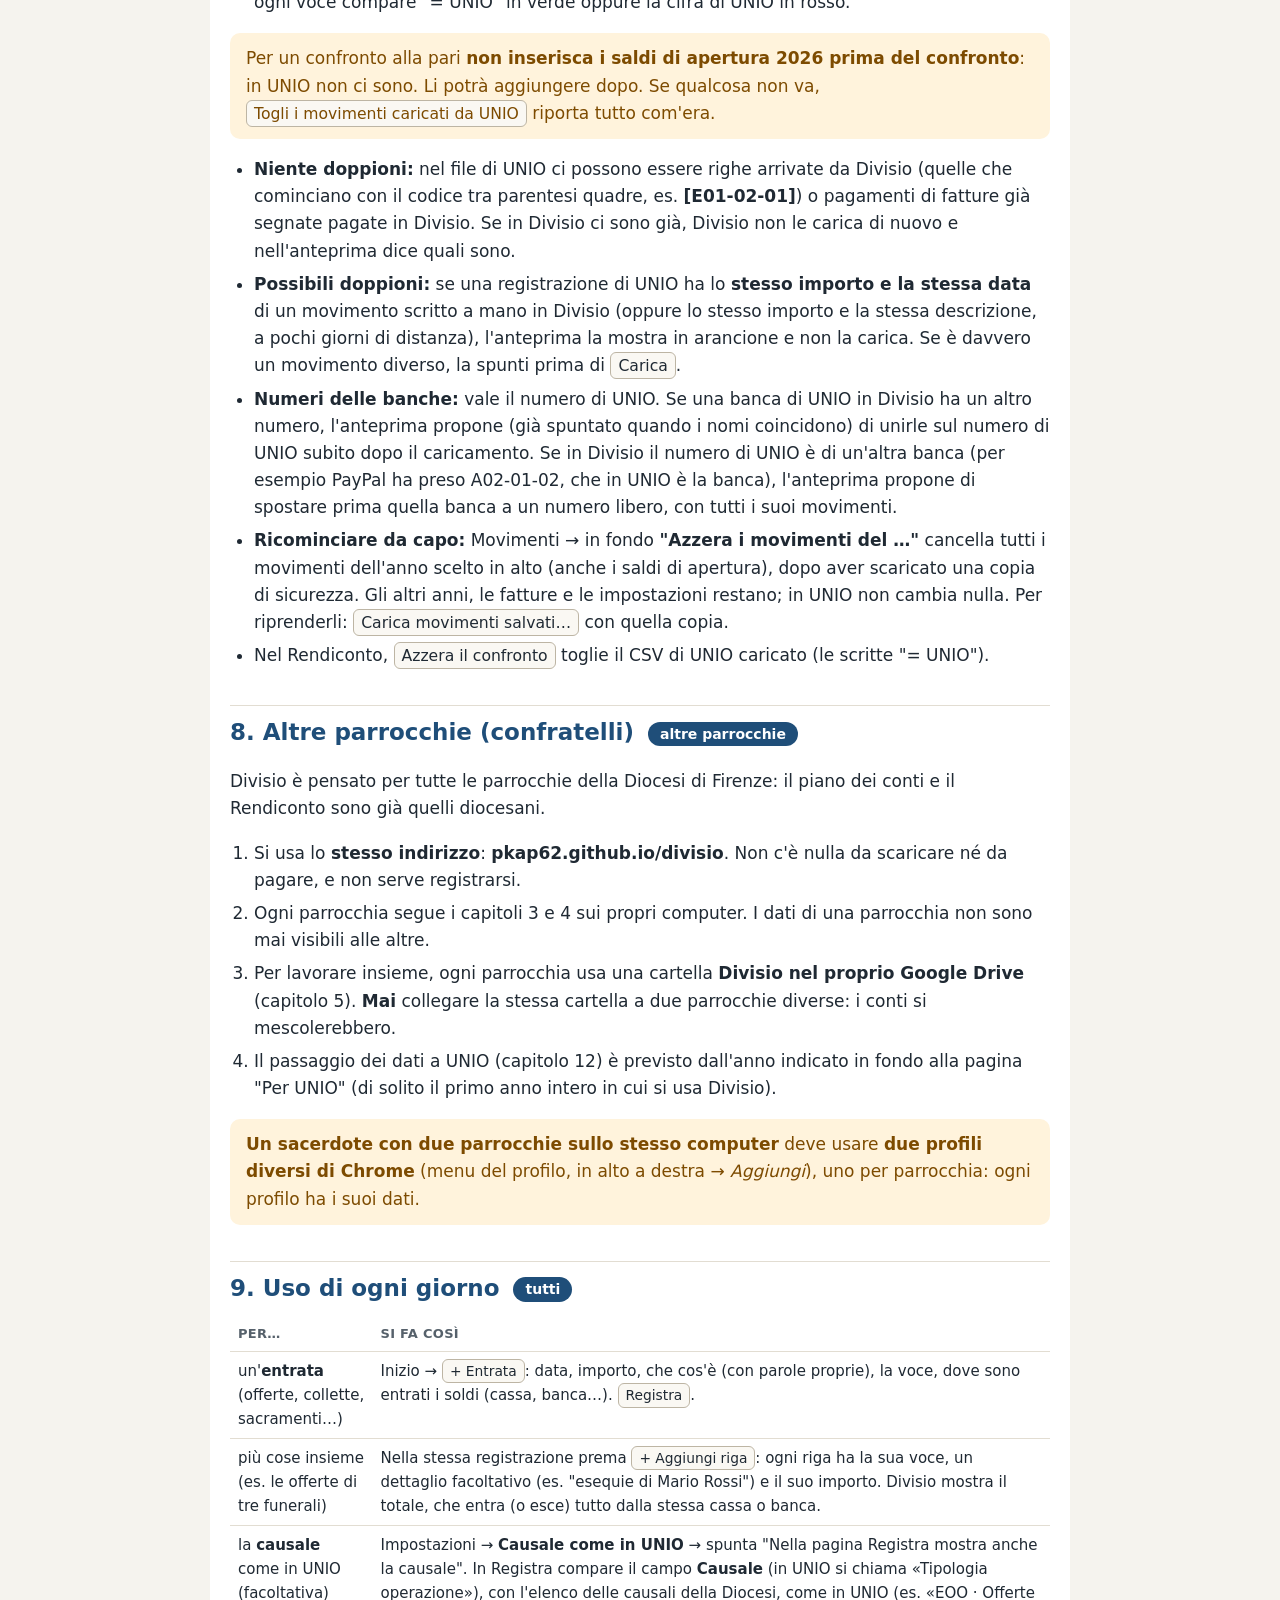
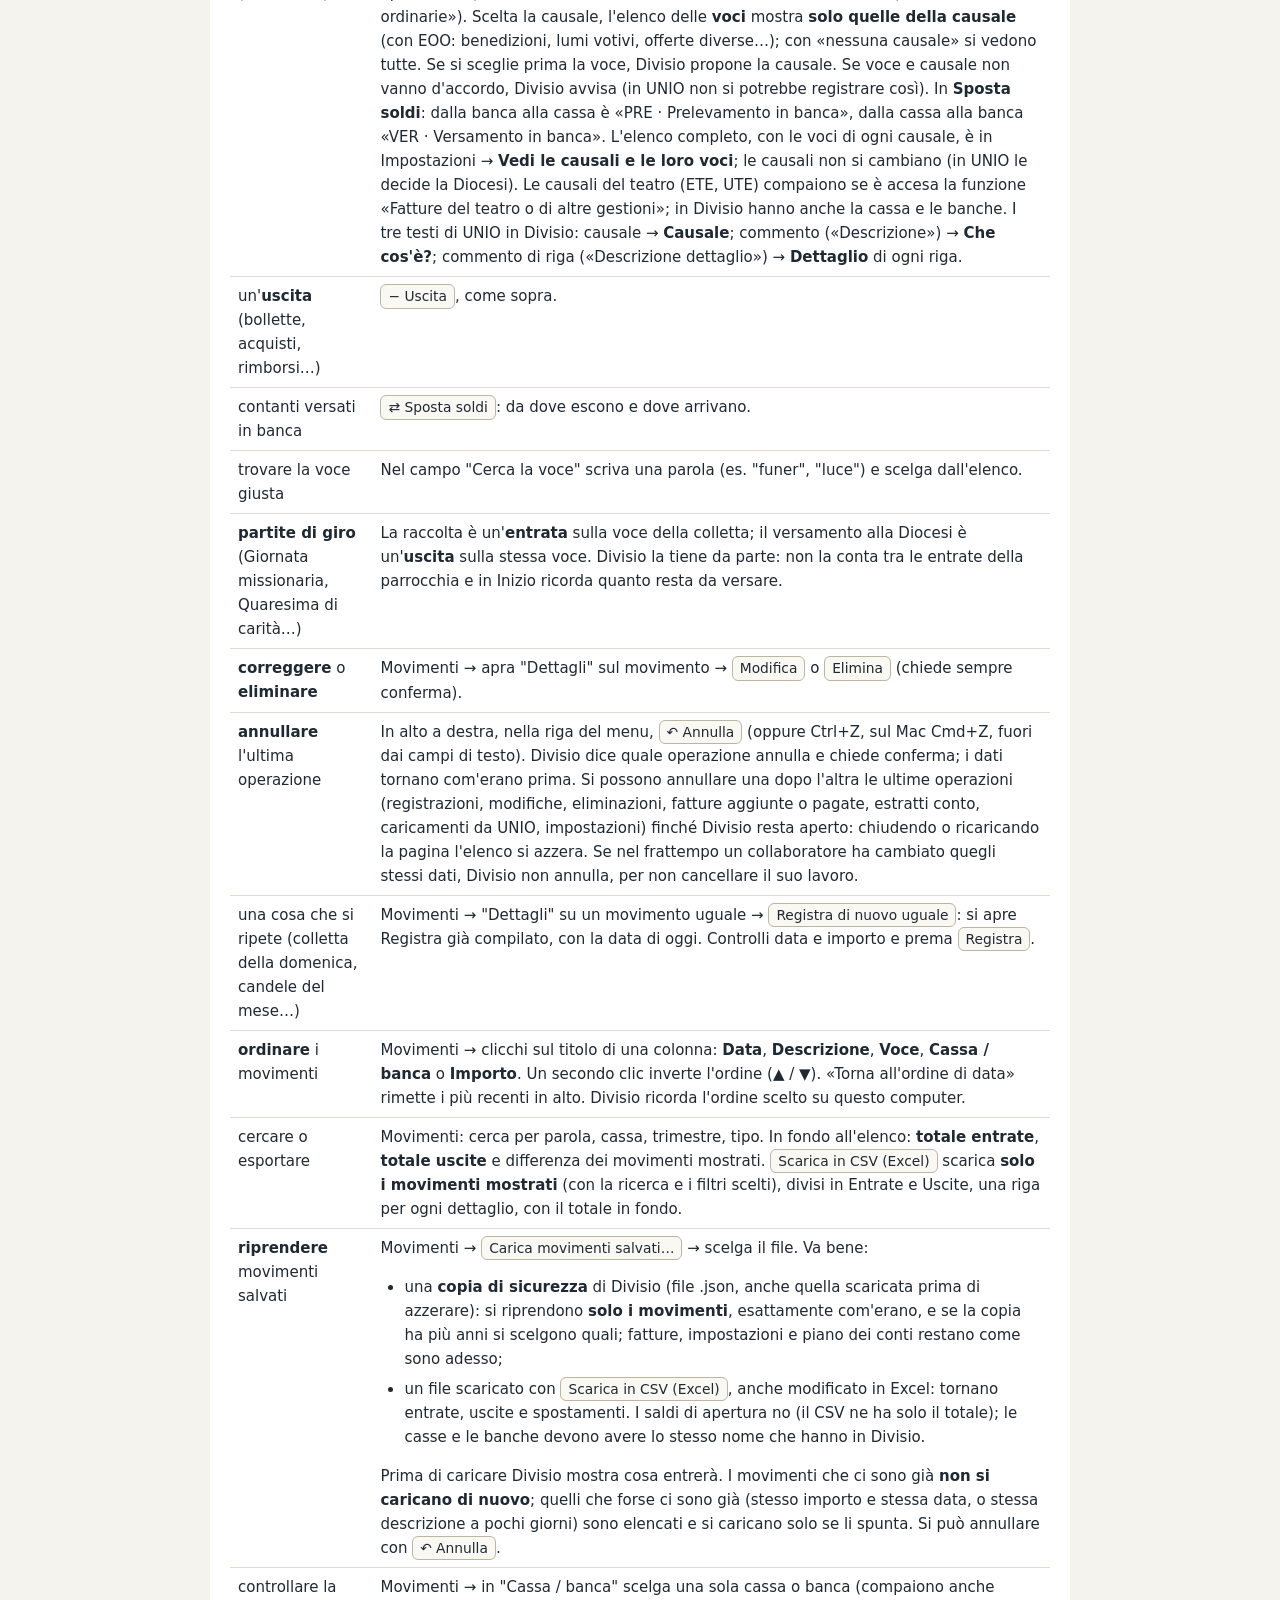
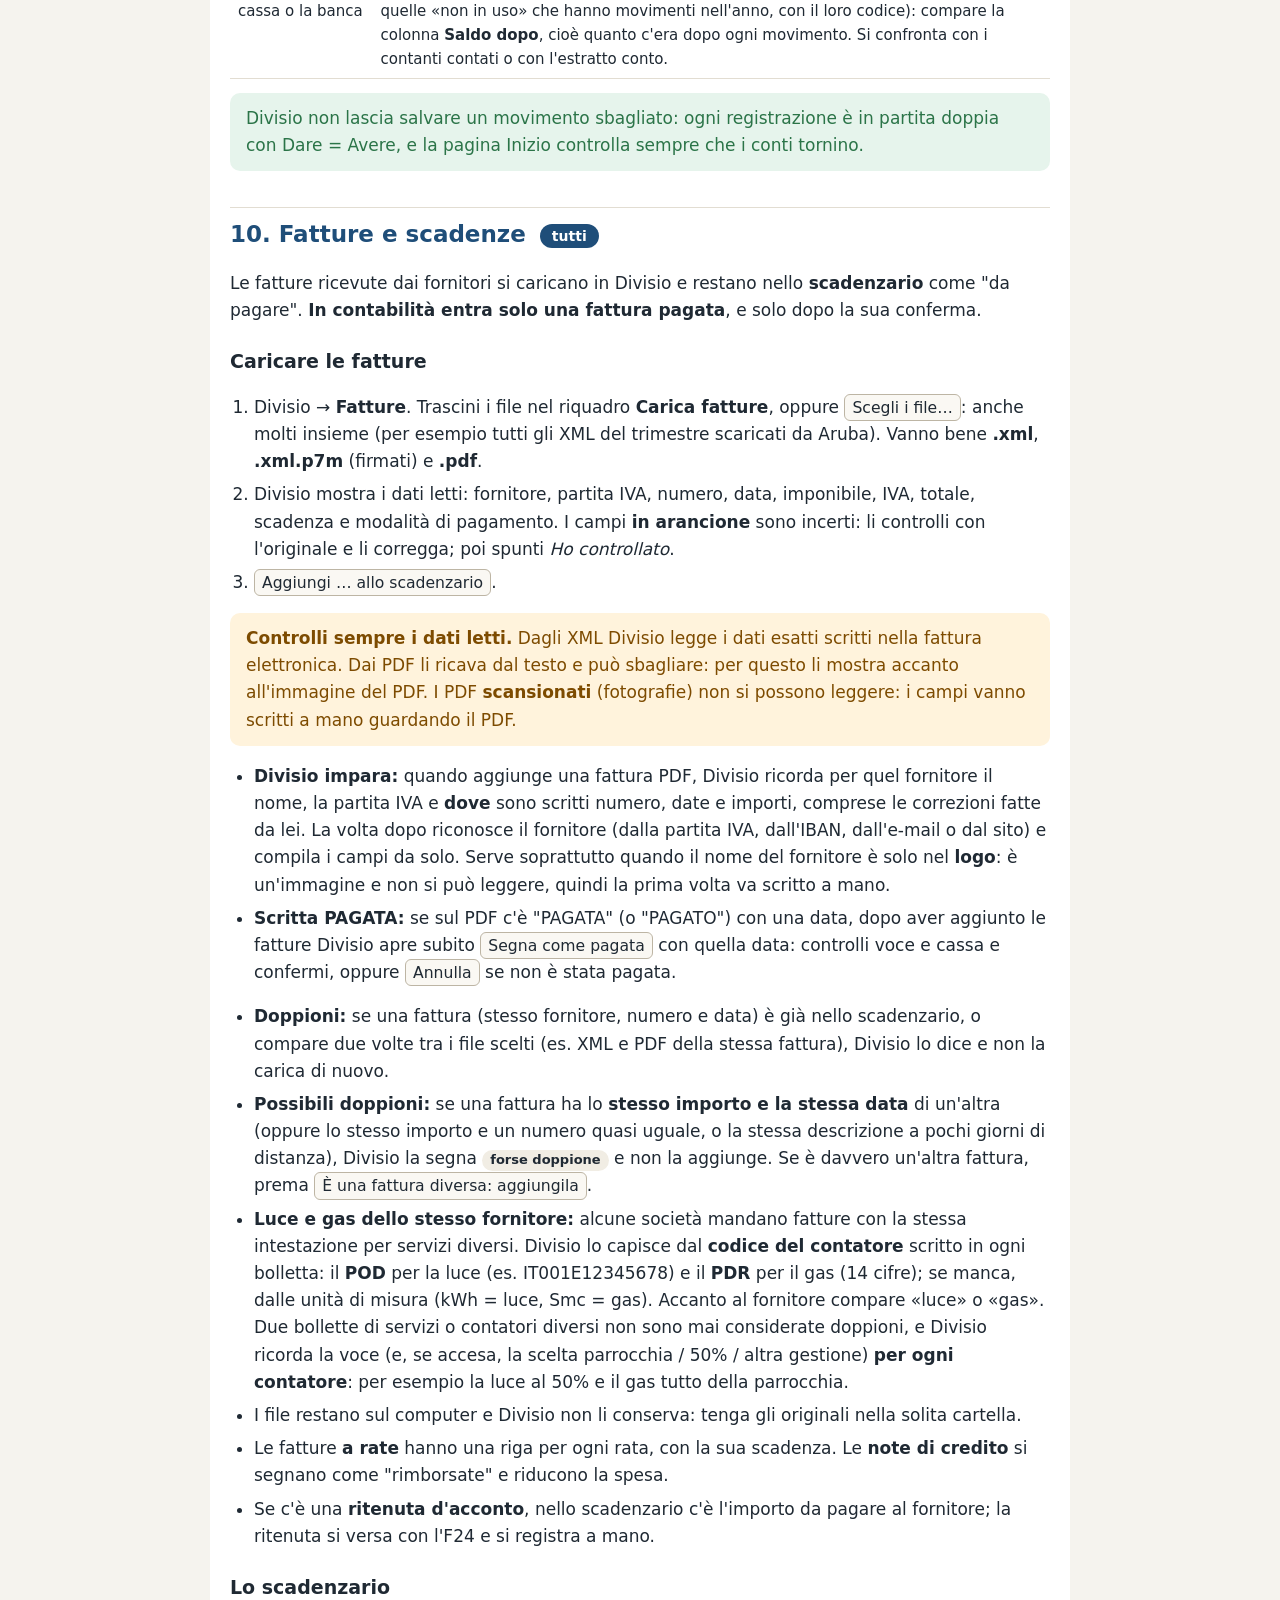
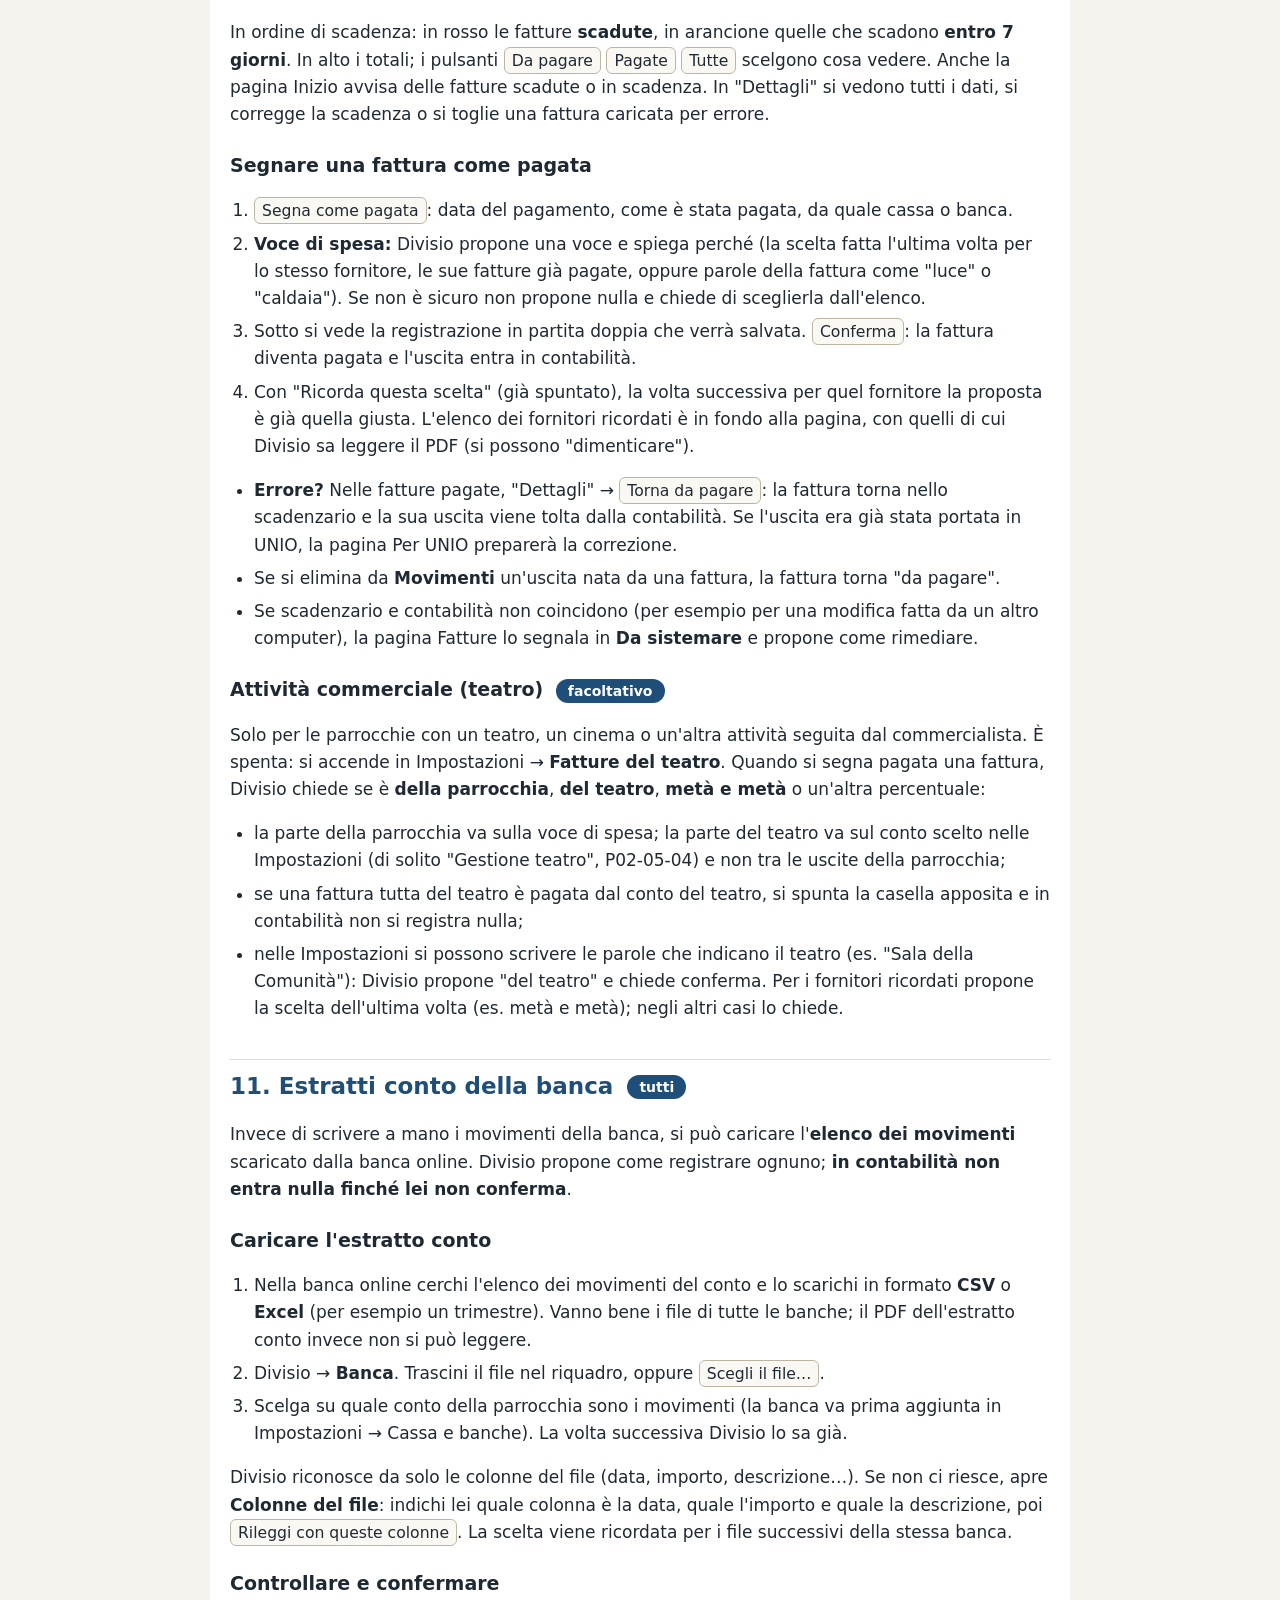
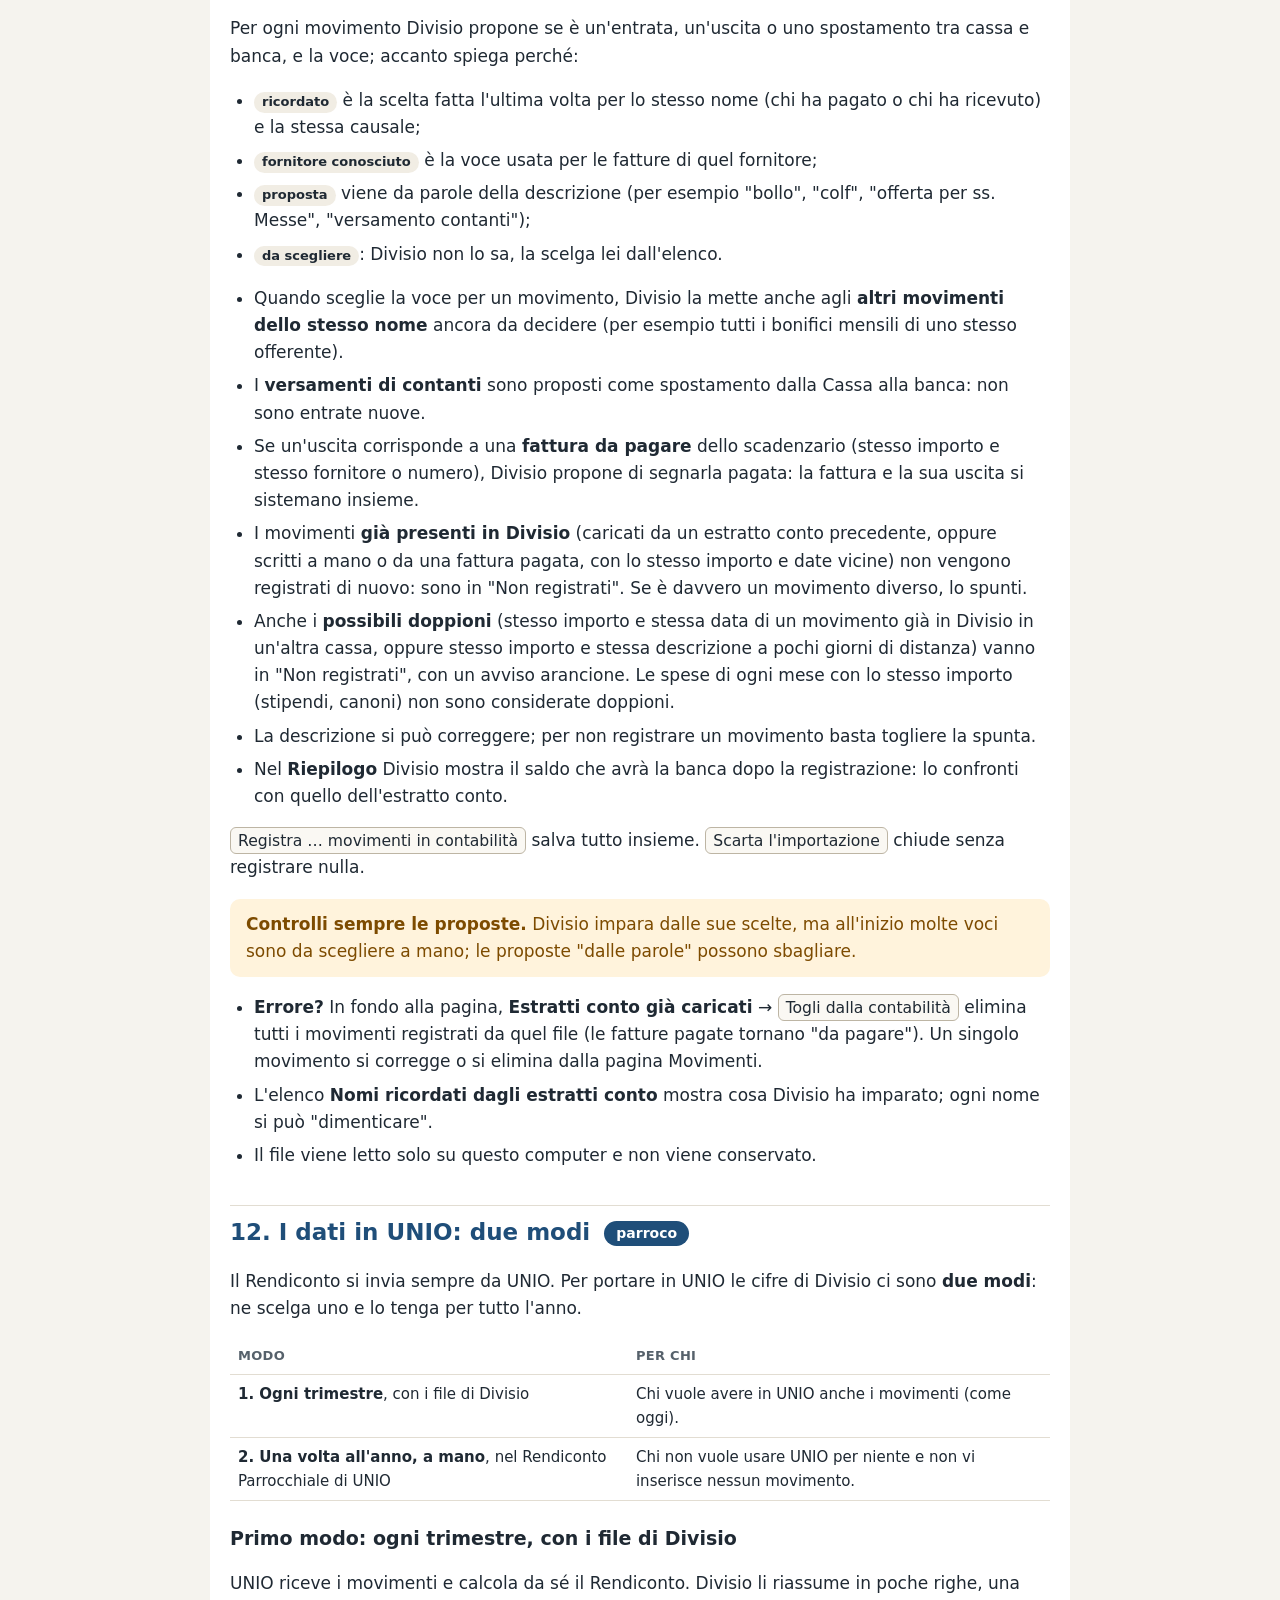
==== commit 3089f2cb: "Piano dei conti: A02-01 come «Cassa e banche» (0.14.2) In Impostazioni → Piano dei conti la voce A02" ====
--- a/guida.html
+++ b/guida.html
@@ -174,6 +174,8 @@
     aggiungerne, metterli "fuori uso" oppure <b>eliminarli</b> con il <b style="color:#b3261e">cestino rosso</b> accanto al nome (solo se nessun movimento li usa:
     altrimenti si possono solo mettere fuori uso). Gruppi e voci del Rendiconto non si cambiano.
     I sottoconti aggiunti valgono solo per la sua parrocchia; se Divisio è condiviso (capitolo 5), i collaboratori vedono il piano dei conti così come lo ha sistemato il parroco.<br>
+    La voce <b>A02-01 Cassa e Conti Correnti</b> mostra le stesse righe di «Cassa e banche», nello stesso ordine; qui si possono solo vedere:
+    per aggiungere, rinominare o togliere una banca si usa «Cassa e banche» (il pulsante <span class="bottone">Cambia in «Cassa e banche»</span> porta lì).<br>
     <i>Scorciatoia:</i> caricando i movimenti da UNIO (capitolo 7) Divisio propone da solo i nomi dei sottoconti di UNIO.</li>
   <li><b>Saldi di apertura</b>: quanto c'era davvero in cassa e in ogni banca il 1° gennaio, più eventuali collette ancora da versare, crediti o debiti.
     Divisio calcola da solo il patrimonio netto. Si possono inserire anche più tardi.</li>
@@ -536,7 +538,7 @@
   <tr><td>Non vedo l'ultima versione</td><td>Chiuda e riapra Divisio (a volte serve aspettare una decina di minuti dalla pubblicazione).</td></tr>
 </table>
 
-<footer>Divisio · guida aggiornata al 26 novembre 2026 (versione 0.14.1) · Il codice del programma è pubblico su github.com/pkap62/divisio.
+<footer>Divisio · guida aggiornata al 26 novembre 2026 (versione 0.14.2) · Il codice del programma è pubblico su github.com/pkap62/divisio.
 I conti di ogni parrocchia restano sui suoi computer e nel suo Google Drive.</footer>
 </div>
 <script type="module">
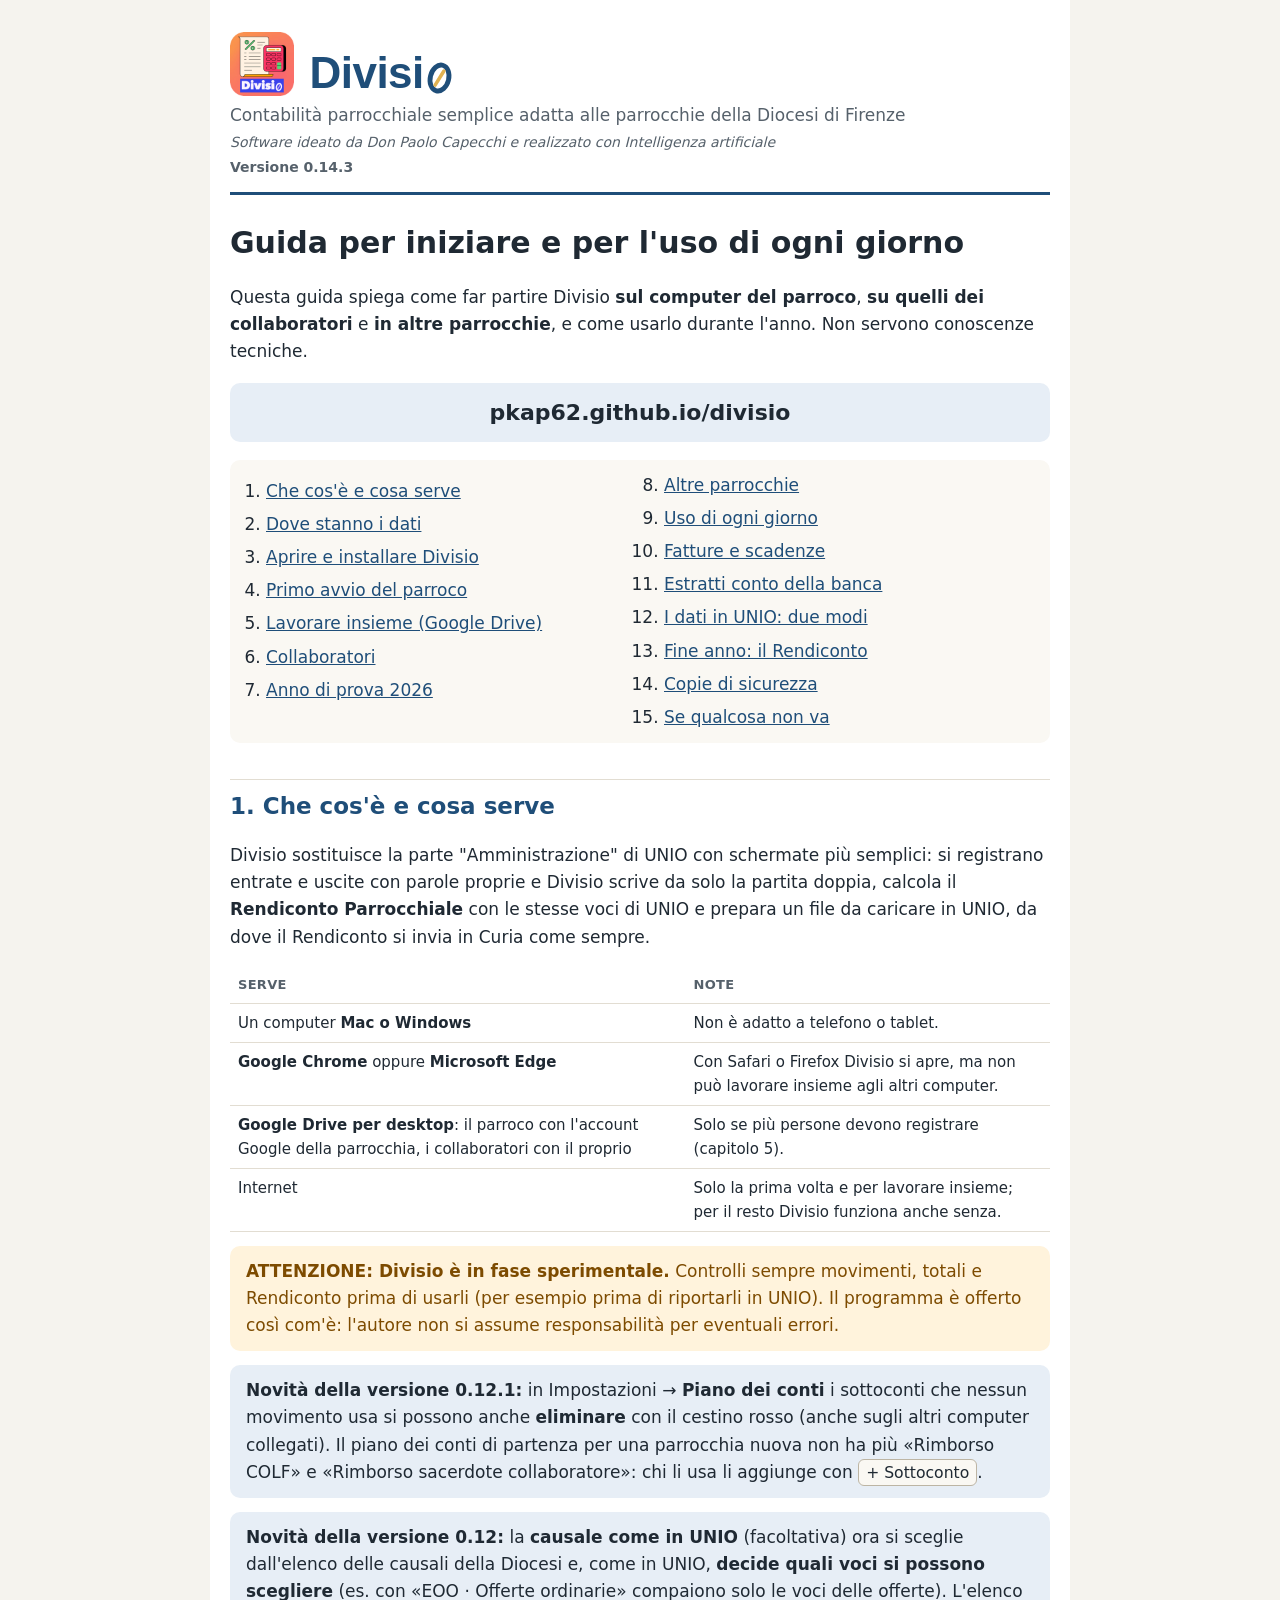
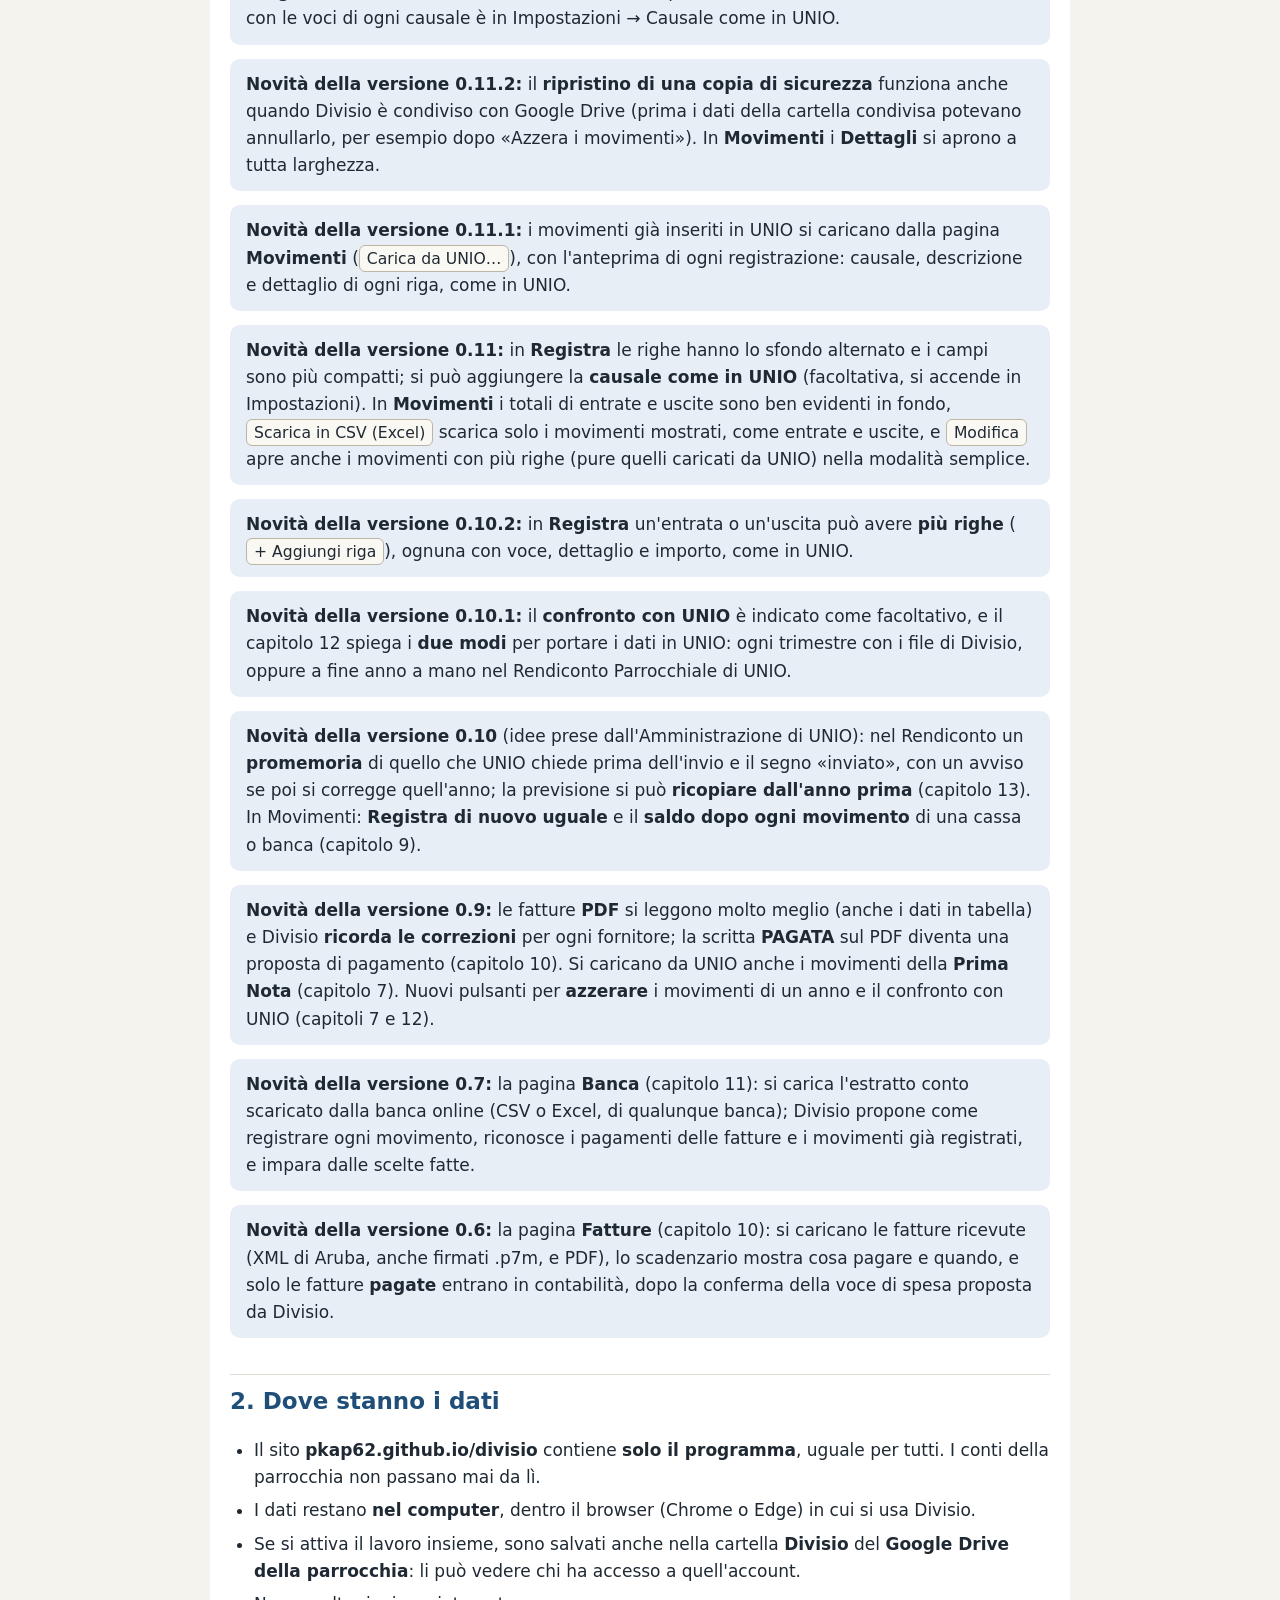
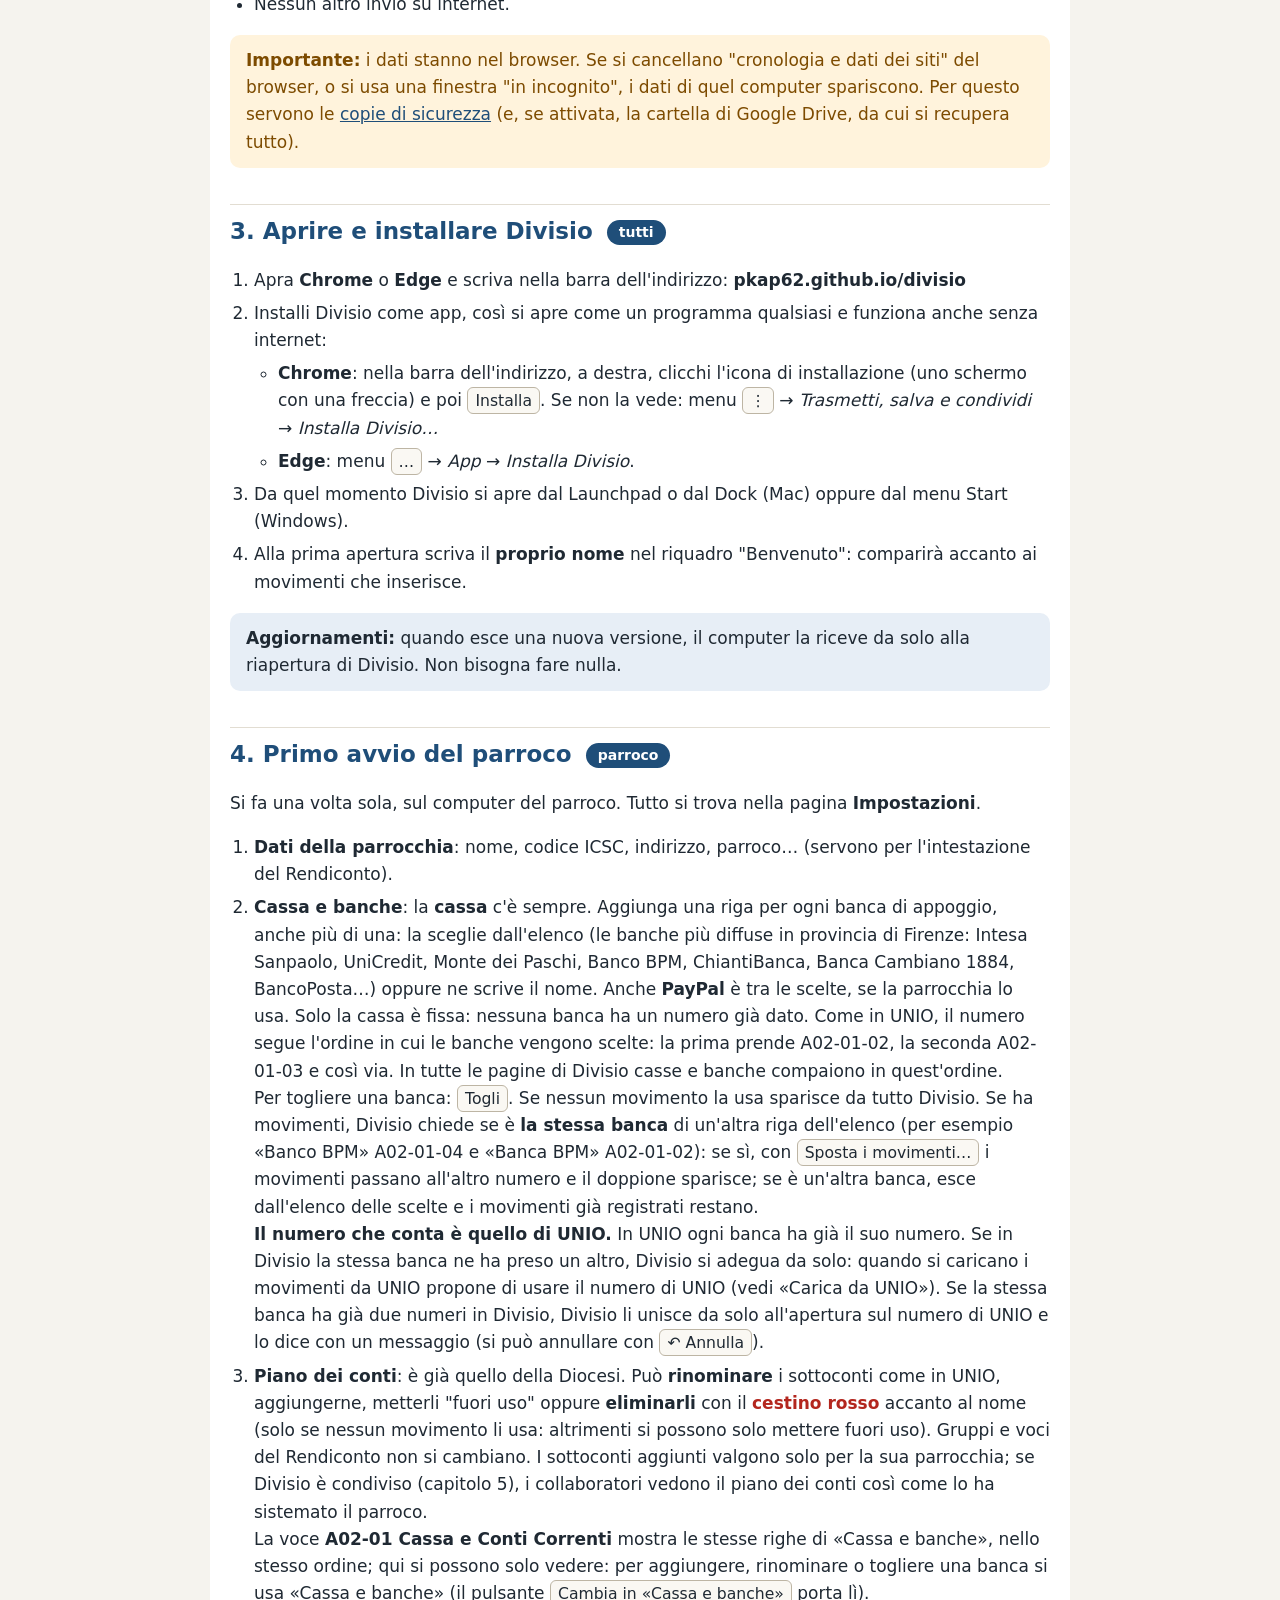
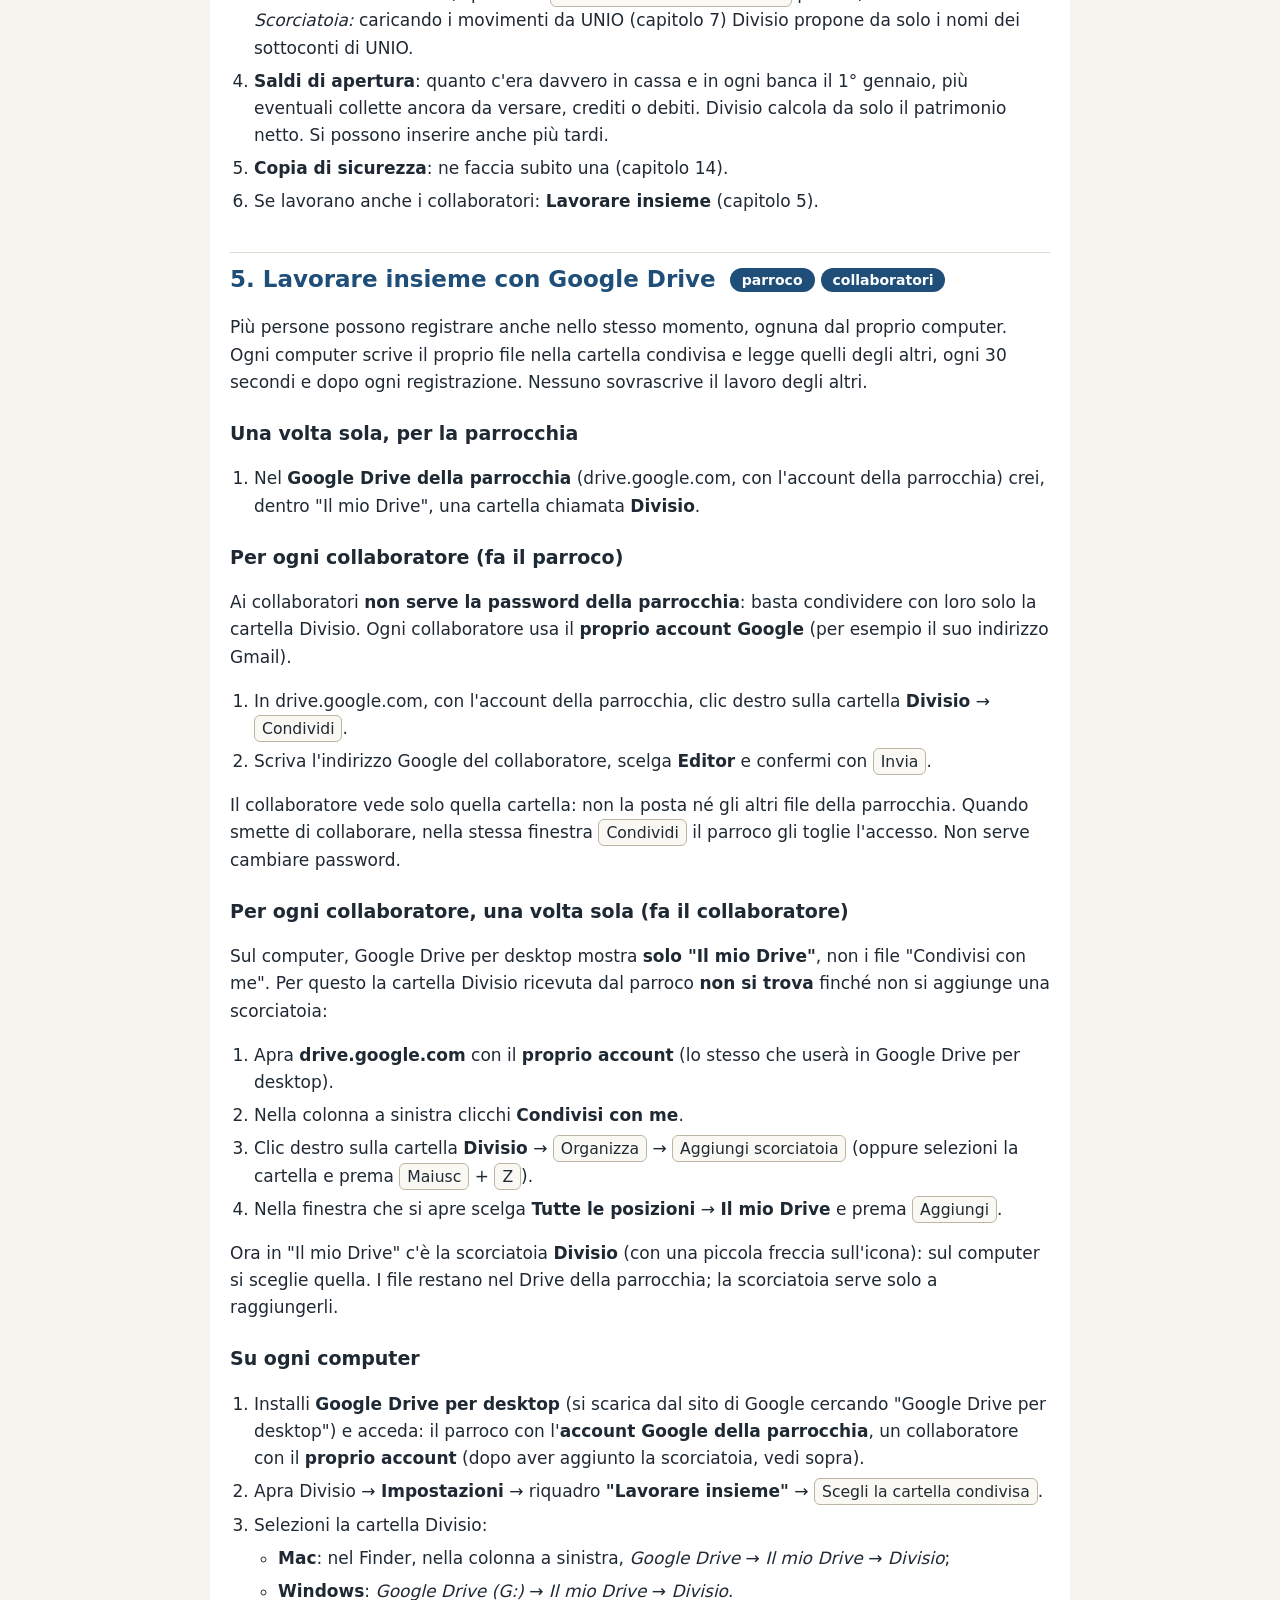
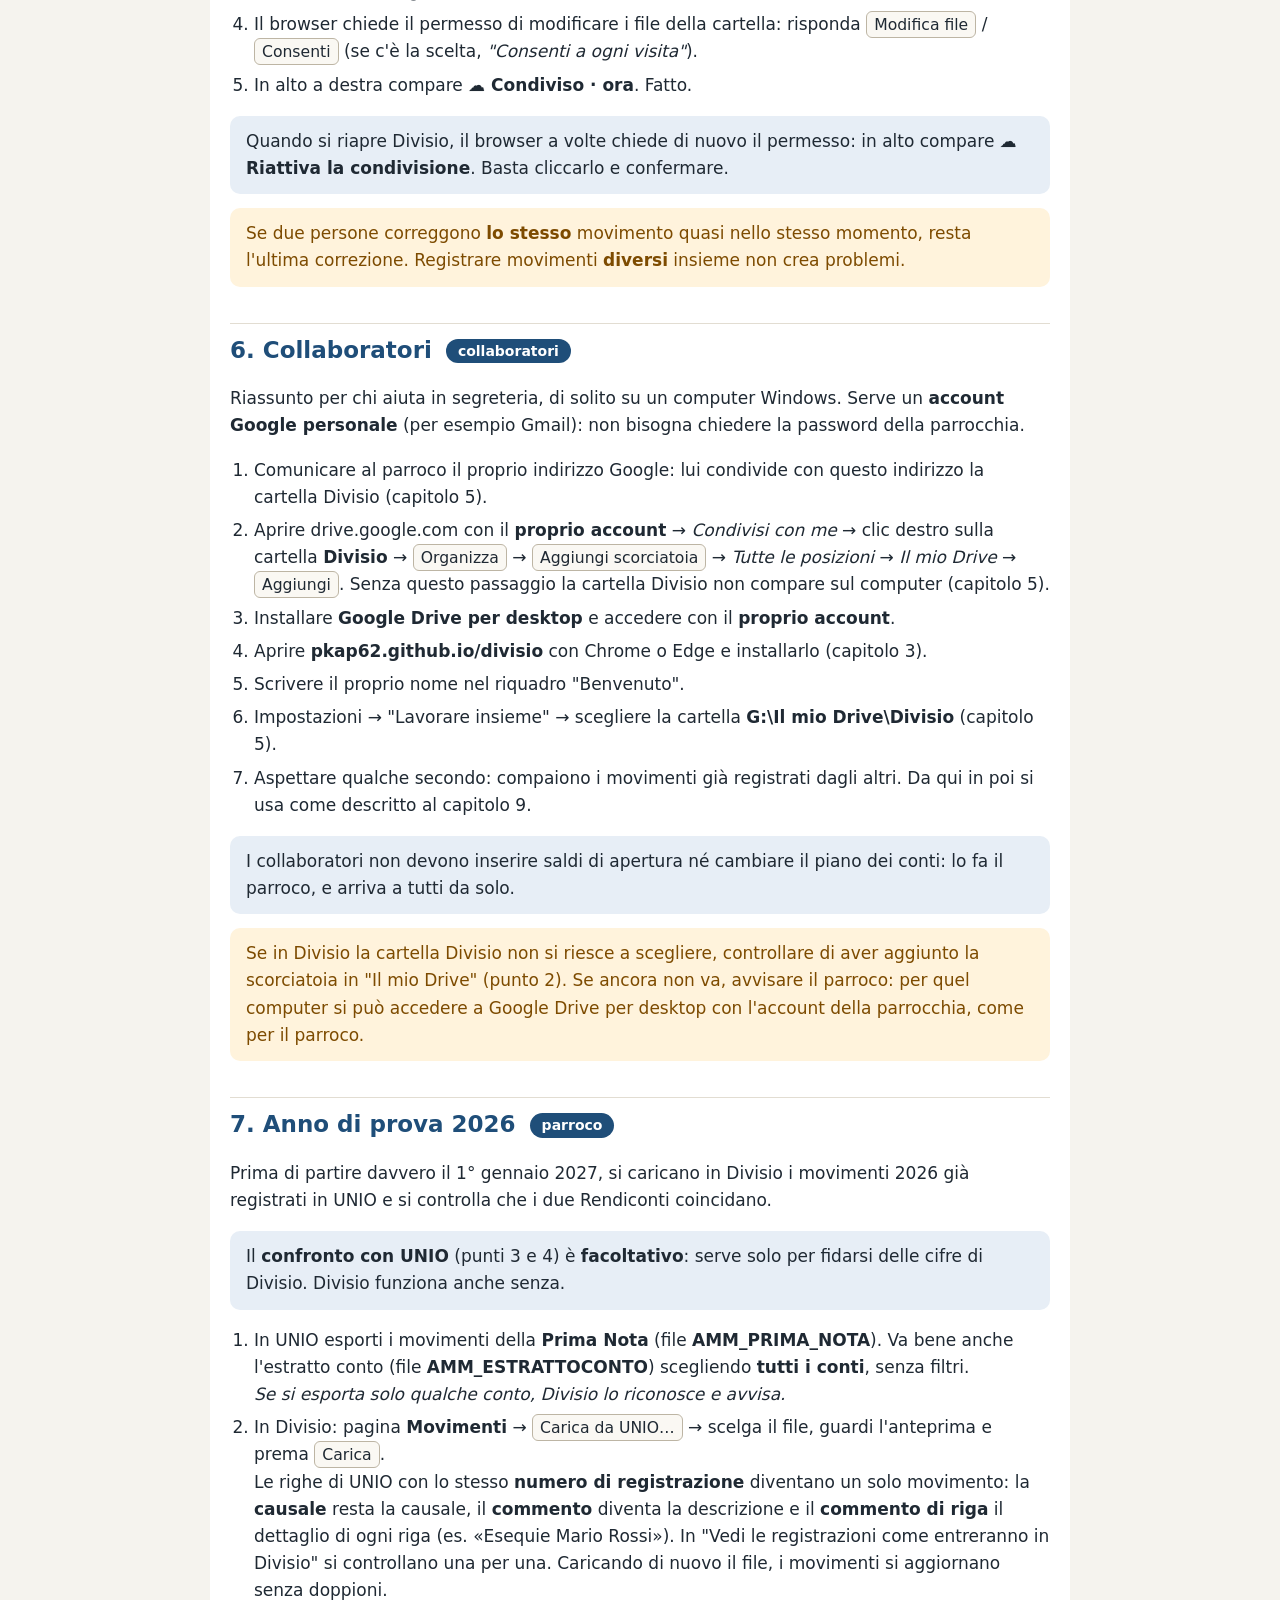
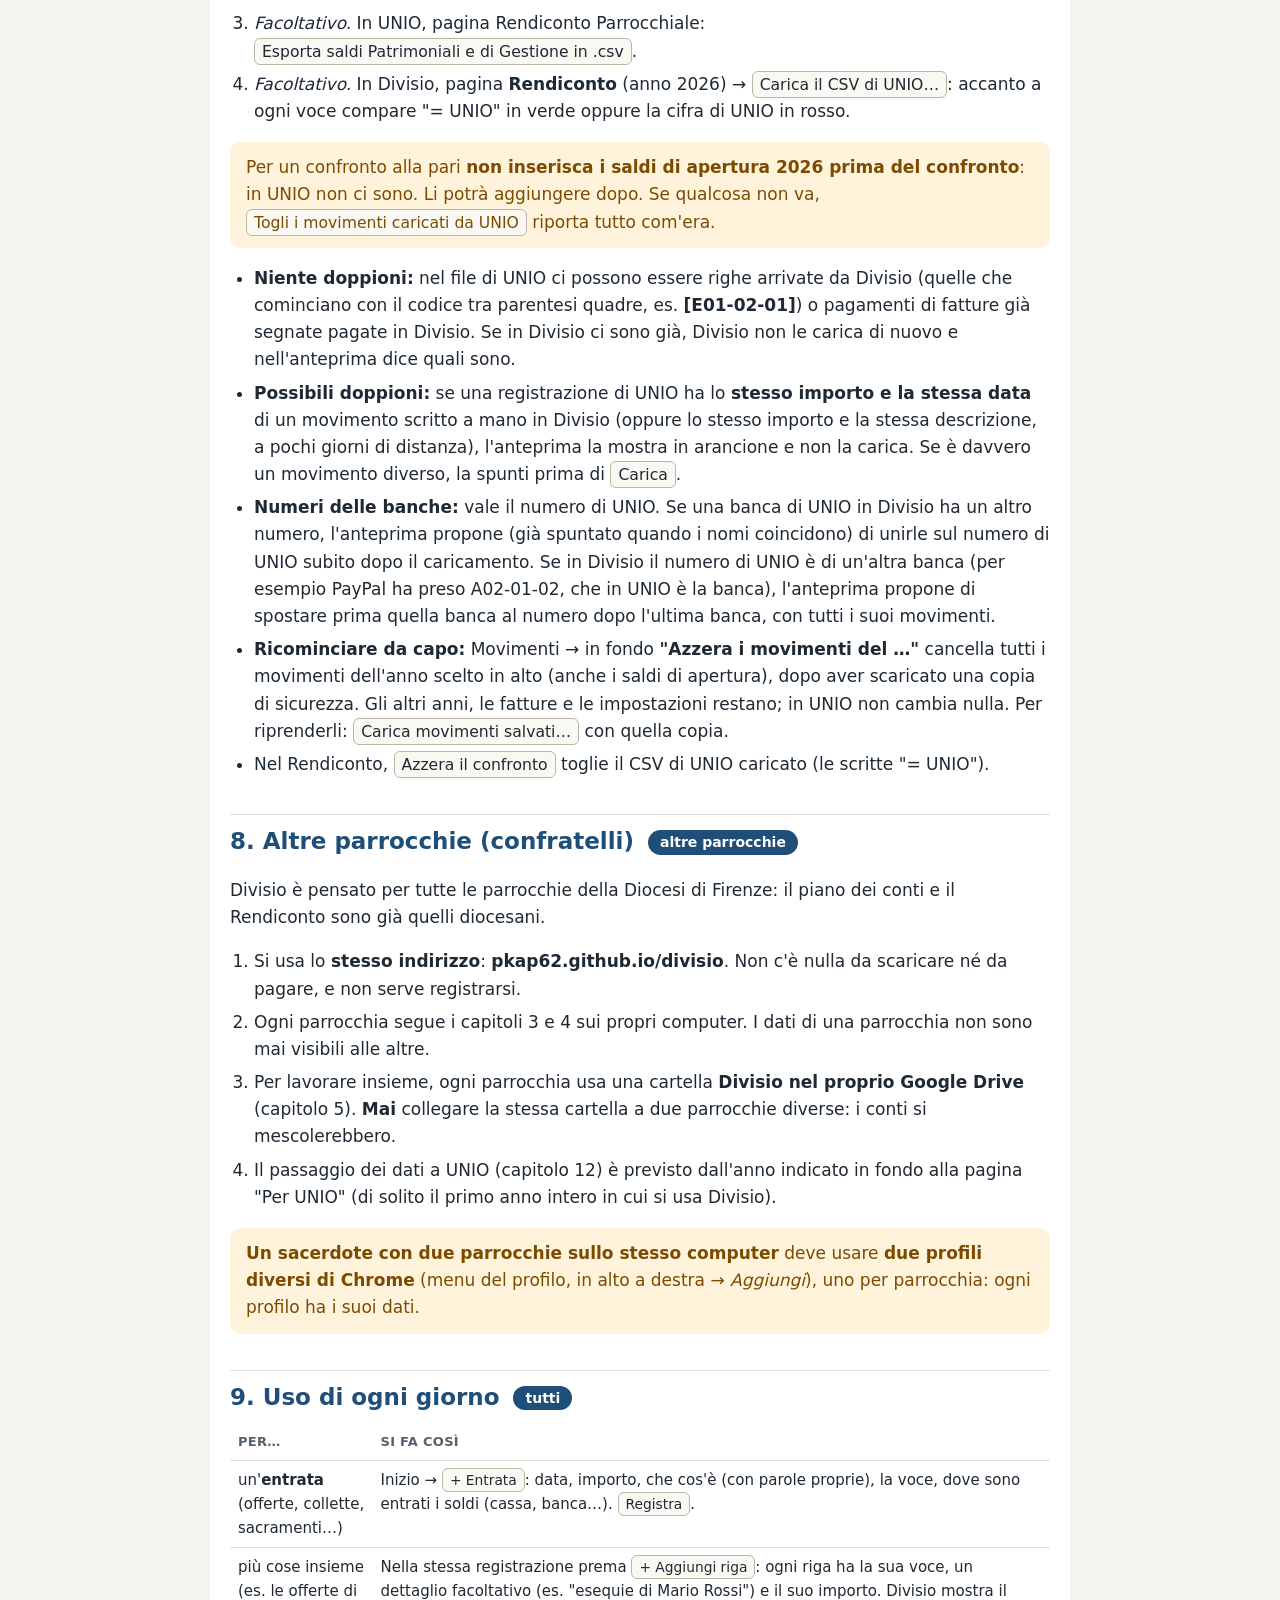
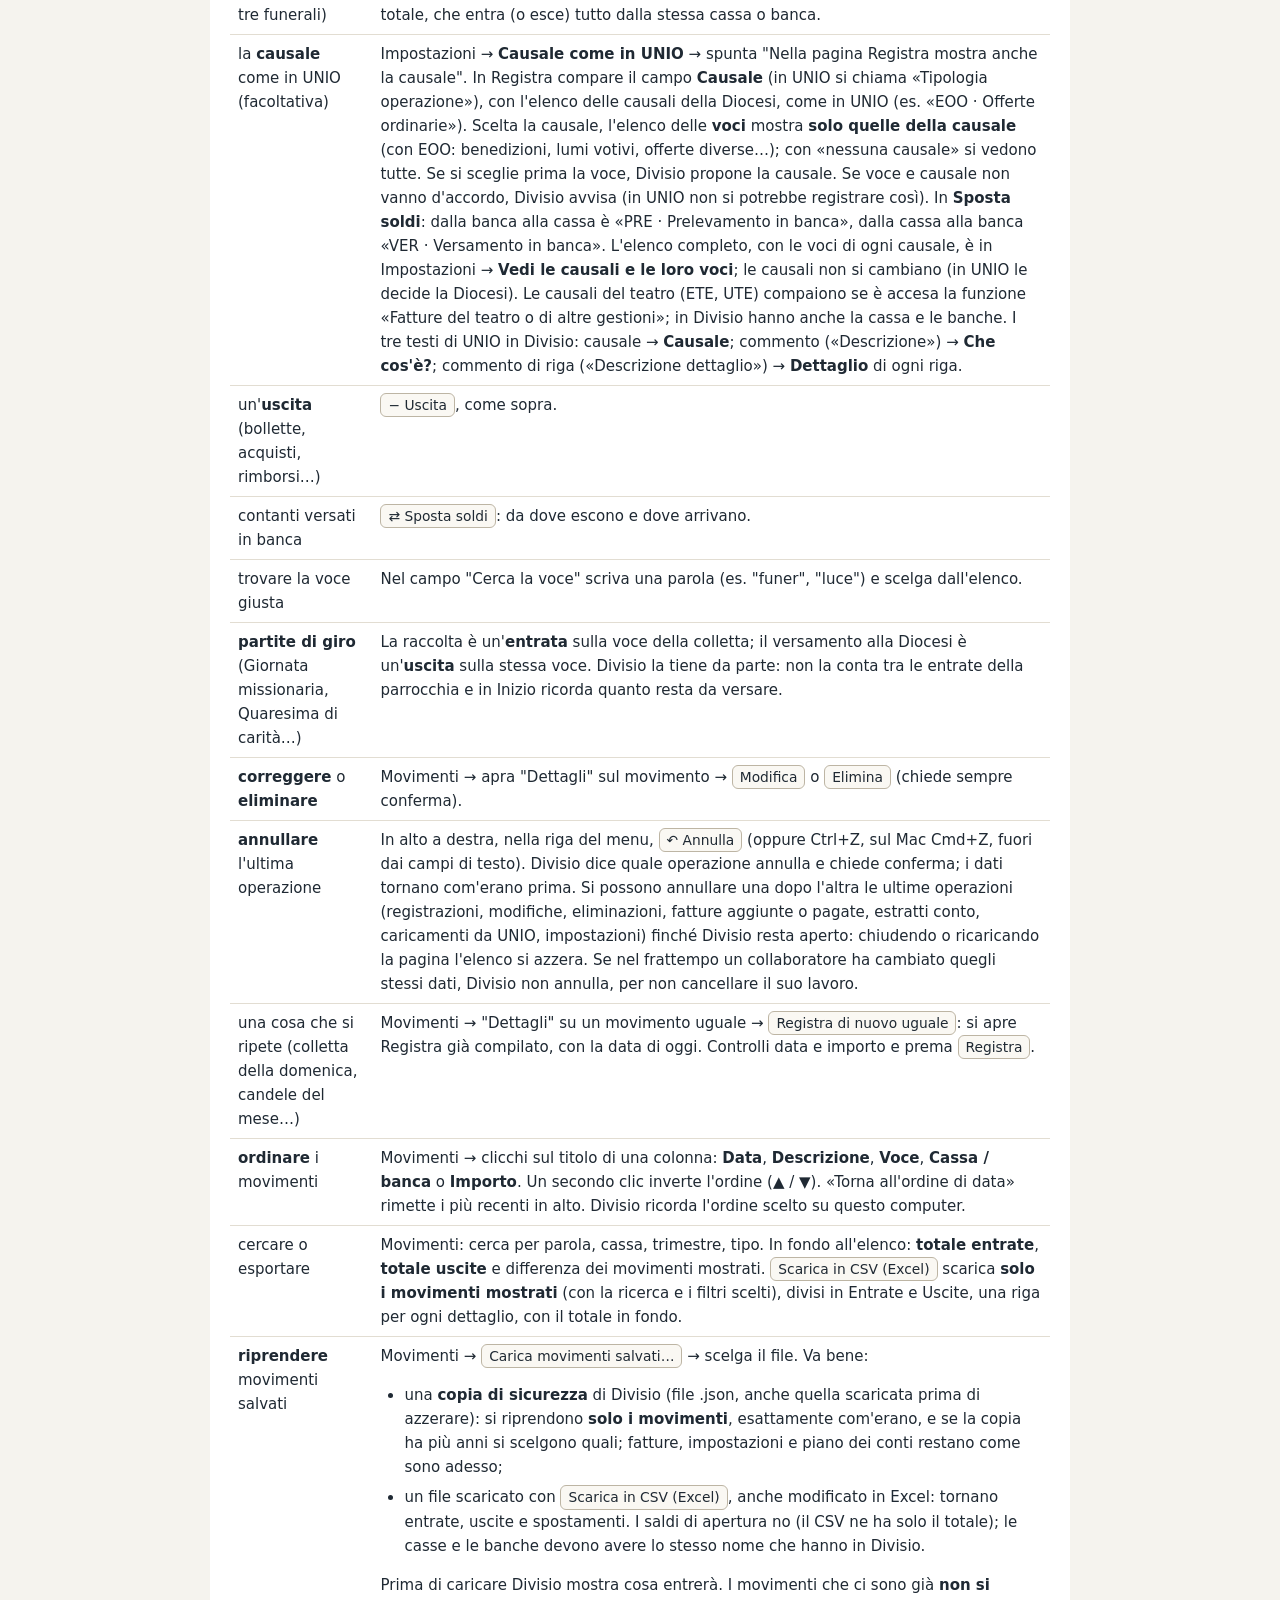
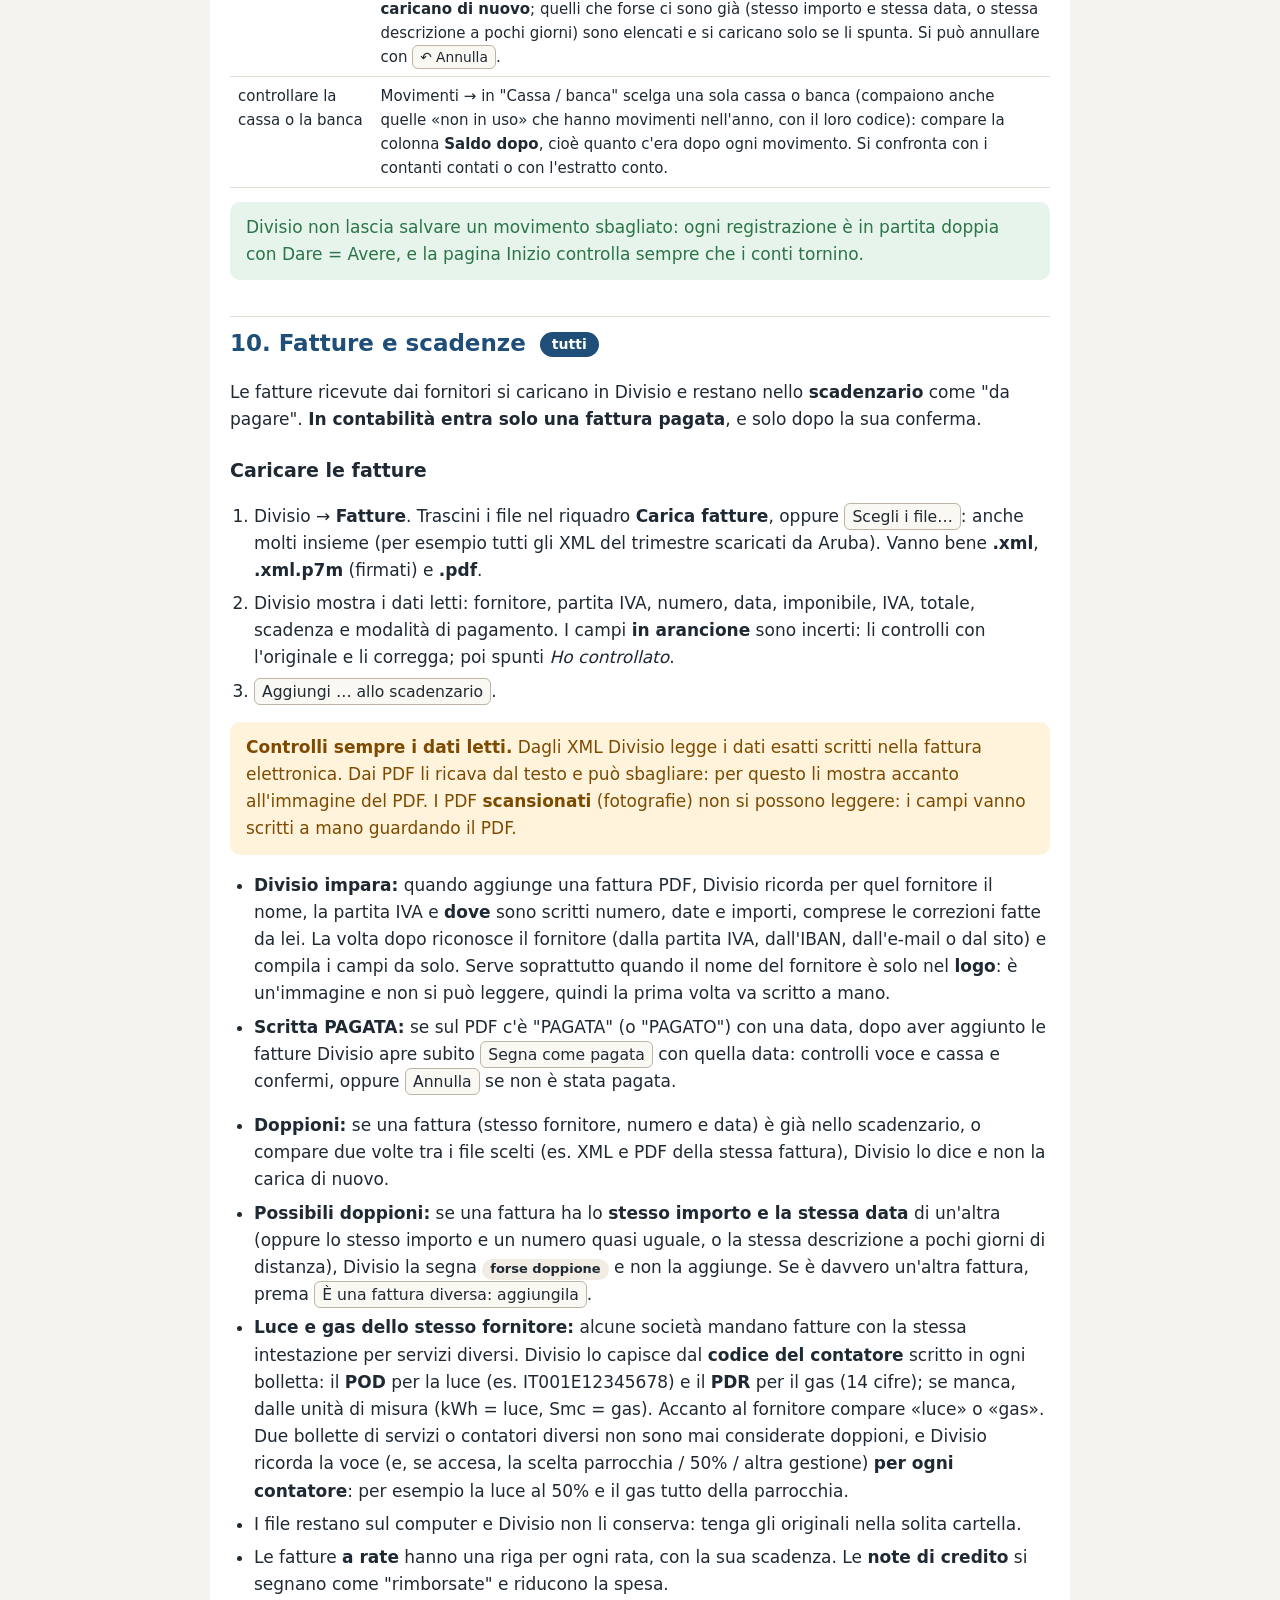
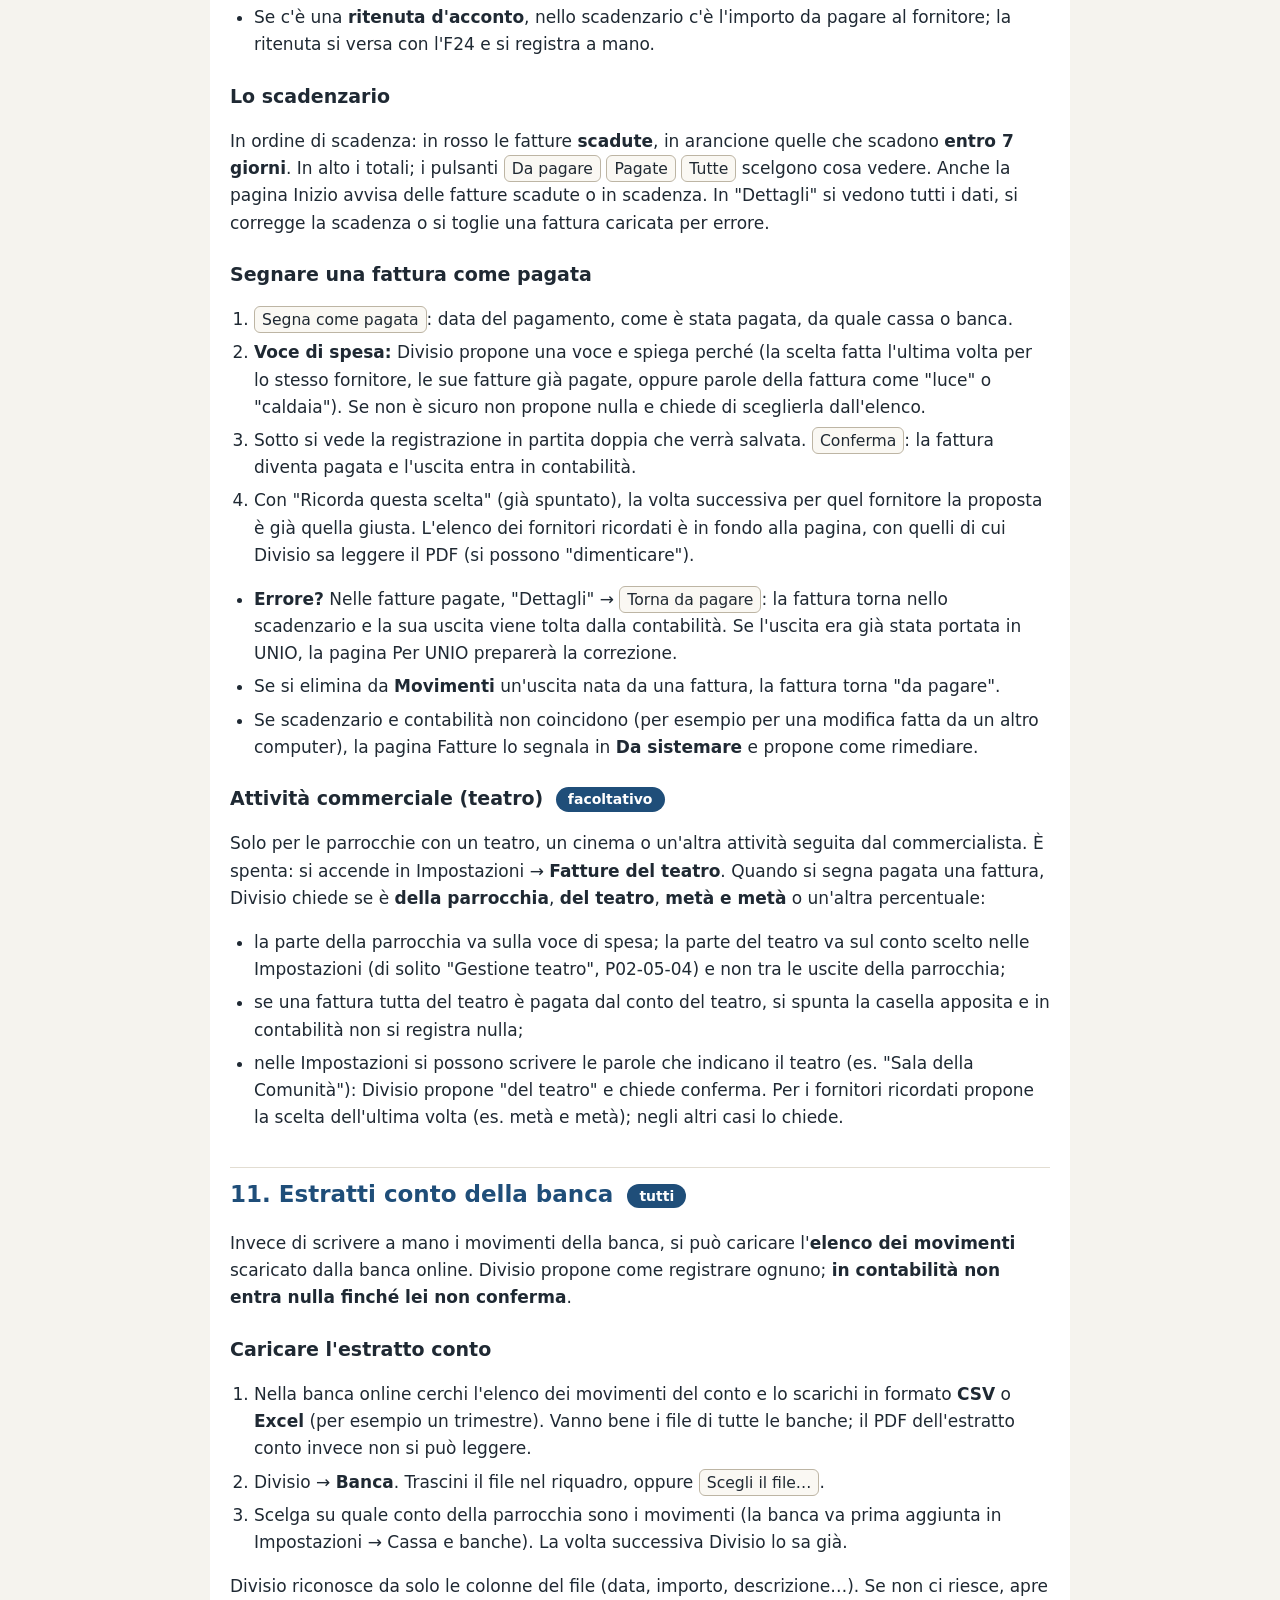
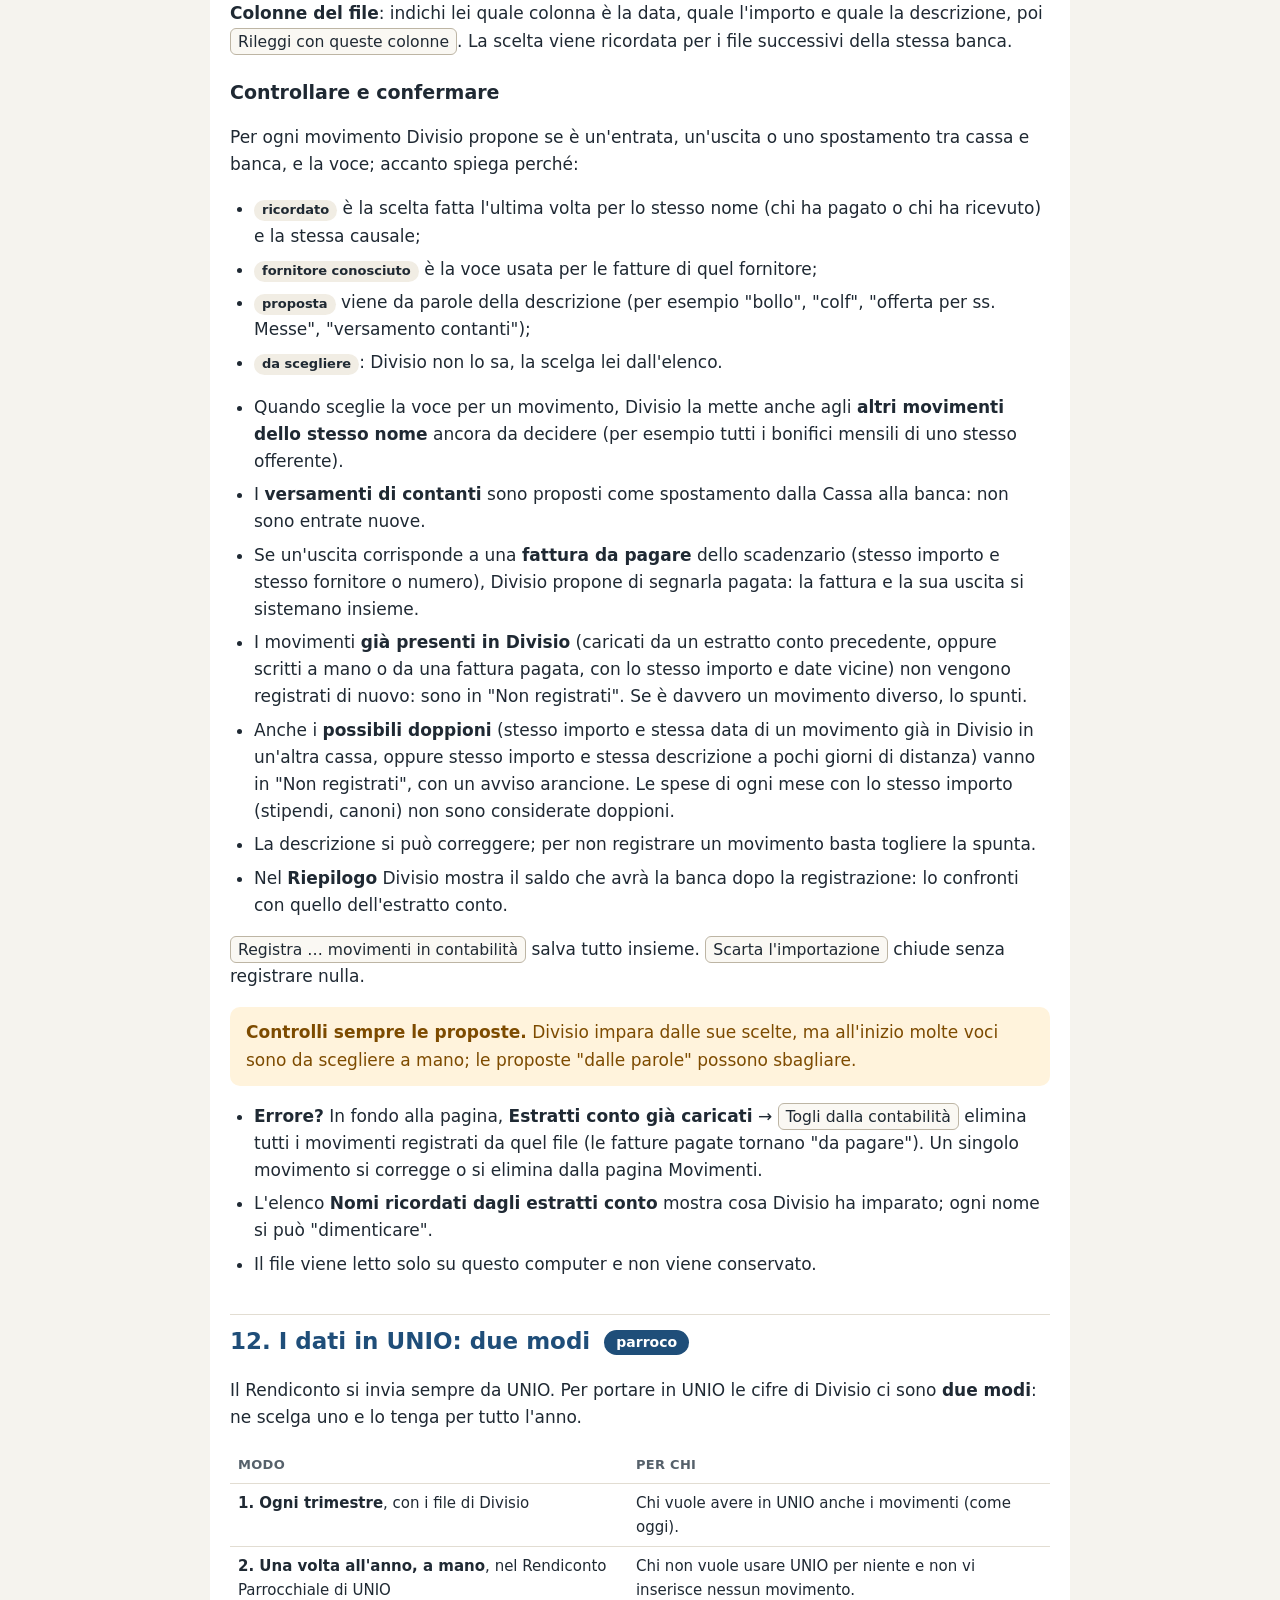
==== commit 01a1994b: "Banche nell'ordine in cui si scelgono; togliere il doppione di una banca (0.14.3) - Come in UNIO, un" ====
--- a/guida.html
+++ b/guida.html
@@ -163,9 +163,12 @@
   <li><b>Cassa e banche</b>: la <b>cassa</b> c'è sempre. Aggiunga una riga per ogni banca di appoggio, anche più di una:
     la sceglie dall'elenco (le banche più diffuse in provincia di Firenze: Intesa Sanpaolo, UniCredit, Monte dei Paschi, Banco BPM, ChiantiBanca,
     Banca Cambiano 1884, BancoPosta…) oppure ne scrive il nome. Anche <b>PayPal</b> è tra le scelte, se la parrocchia lo usa.
-    Solo la cassa è fissa: nessuna banca ha un numero già dato. Il numero (A02-01-02, A02-01-03…) Divisio lo dà quando la banca viene aggiunta.
-    Per togliere una banca: <span class="bottone">Togli</span>. Se nessun movimento la usa sparisce e il suo numero torna libero;
-    se ha movimenti esce dall'elenco delle scelte, ma i movimenti già registrati restano.<br>
+    Solo la cassa è fissa: nessuna banca ha un numero già dato. Come in UNIO, il numero segue l'ordine in cui le banche vengono scelte:
+    la prima prende A02-01-02, la seconda A02-01-03 e così via. In tutte le pagine di Divisio casse e banche compaiono in quest'ordine.<br>
+    Per togliere una banca: <span class="bottone">Togli</span>. Se nessun movimento la usa sparisce da tutto Divisio.
+    Se ha movimenti, Divisio chiede se è <b>la stessa banca</b> di un'altra riga dell'elenco (per esempio «Banco BPM» A02-01-04 e «Banca BPM» A02-01-02):
+    se sì, con <span class="bottone">Sposta i movimenti…</span> i movimenti passano all'altro numero e il doppione sparisce;
+    se è un'altra banca, esce dall'elenco delle scelte e i movimenti già registrati restano.<br>
     <b>Il numero che conta è quello di UNIO.</b> In UNIO ogni banca ha già il suo numero. Se in Divisio la stessa banca ne ha preso un altro,
     Divisio si adegua da solo: quando si caricano i movimenti da UNIO propone di usare il numero di UNIO (vedi «Carica da UNIO»).
     Se la stessa banca ha già due numeri in Divisio, Divisio li unisce da solo all'apertura sul numero di UNIO e lo dice con un messaggio
@@ -269,7 +272,7 @@
     Se è davvero un movimento diverso, la spunti prima di <span class="bottone">Carica</span>.</li>
   <li><b>Numeri delle banche:</b> vale il numero di UNIO. Se una banca di UNIO in Divisio ha un altro numero, l'anteprima propone
     (già spuntato quando i nomi coincidono) di unirle sul numero di UNIO subito dopo il caricamento. Se in Divisio il numero di UNIO è di un'altra banca
-    (per esempio PayPal ha preso A02-01-02, che in UNIO è la banca), l'anteprima propone di spostare prima quella banca a un numero libero,
+    (per esempio PayPal ha preso A02-01-02, che in UNIO è la banca), l'anteprima propone di spostare prima quella banca al numero dopo l'ultima banca,
     con tutti i suoi movimenti.</li>
   <li><b>Ricominciare da capo:</b> Movimenti → in fondo <b>"Azzera i movimenti del …"</b> cancella tutti i movimenti dell'anno scelto in alto
     (anche i saldi di apertura), dopo aver scaricato una copia di sicurezza. Gli altri anni, le fatture e le impostazioni restano; in UNIO non cambia nulla.
@@ -538,7 +541,7 @@
   <tr><td>Non vedo l'ultima versione</td><td>Chiuda e riapra Divisio (a volte serve aspettare una decina di minuti dalla pubblicazione).</td></tr>
 </table>
 
-<footer>Divisio · guida aggiornata al 26 novembre 2026 (versione 0.14.2) · Il codice del programma è pubblico su github.com/pkap62/divisio.
+<footer>Divisio · guida aggiornata al 26 novembre 2026 (versione 0.14.3) · Il codice del programma è pubblico su github.com/pkap62/divisio.
 I conti di ogni parrocchia restano sui suoi computer e nel suo Google Drive.</footer>
 </div>
 <script type="module">
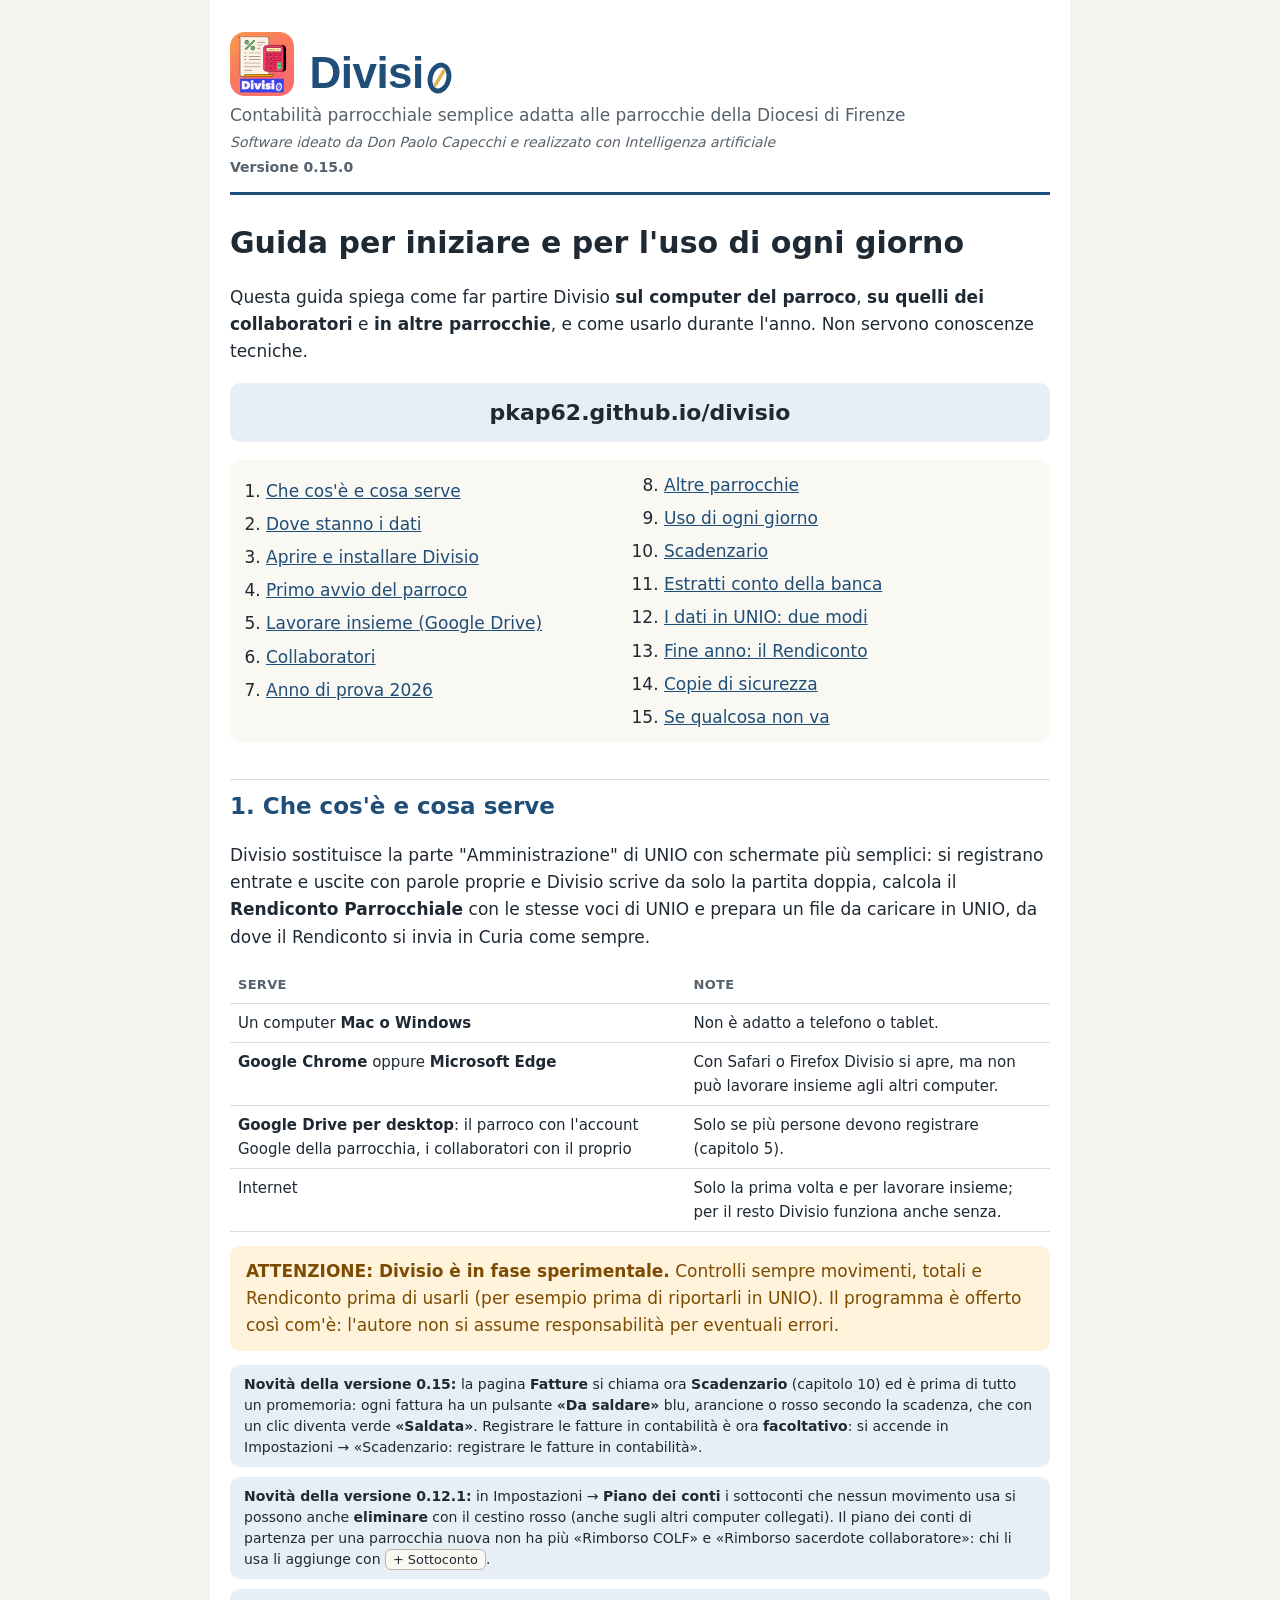
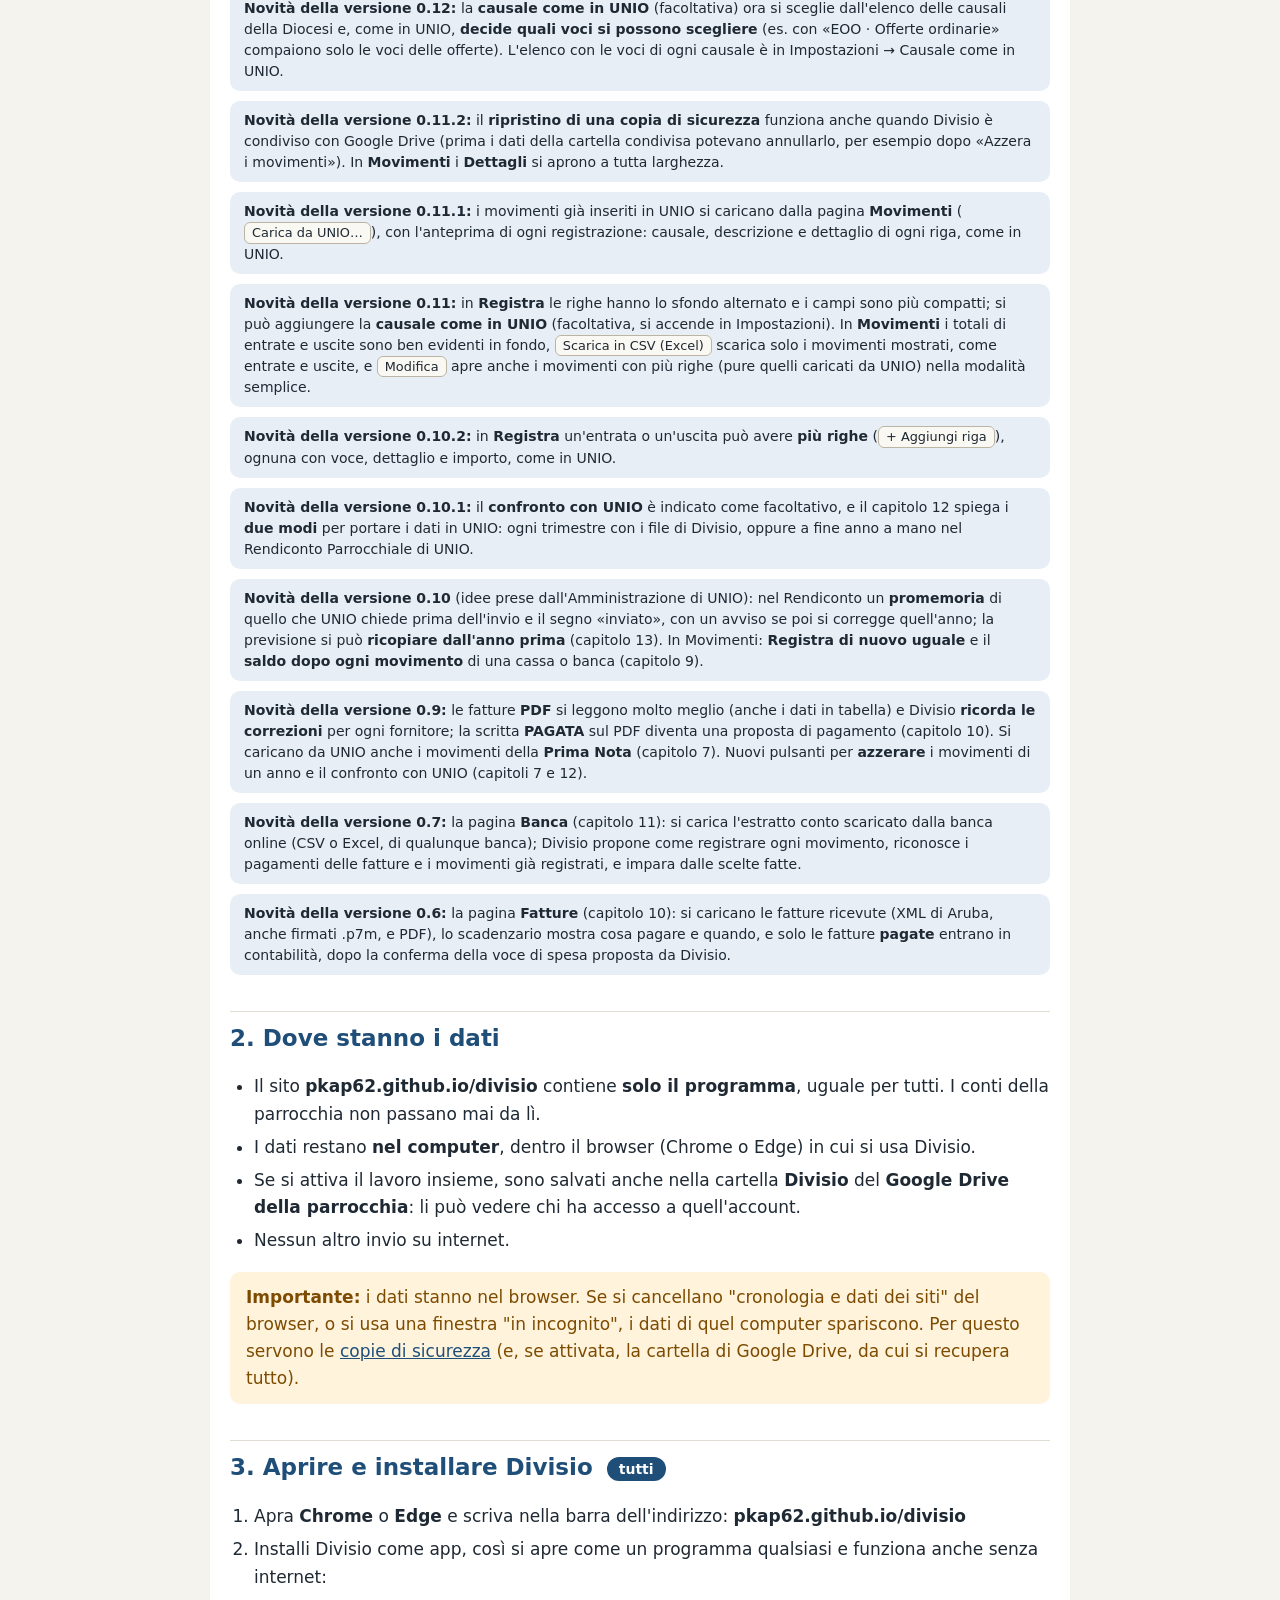
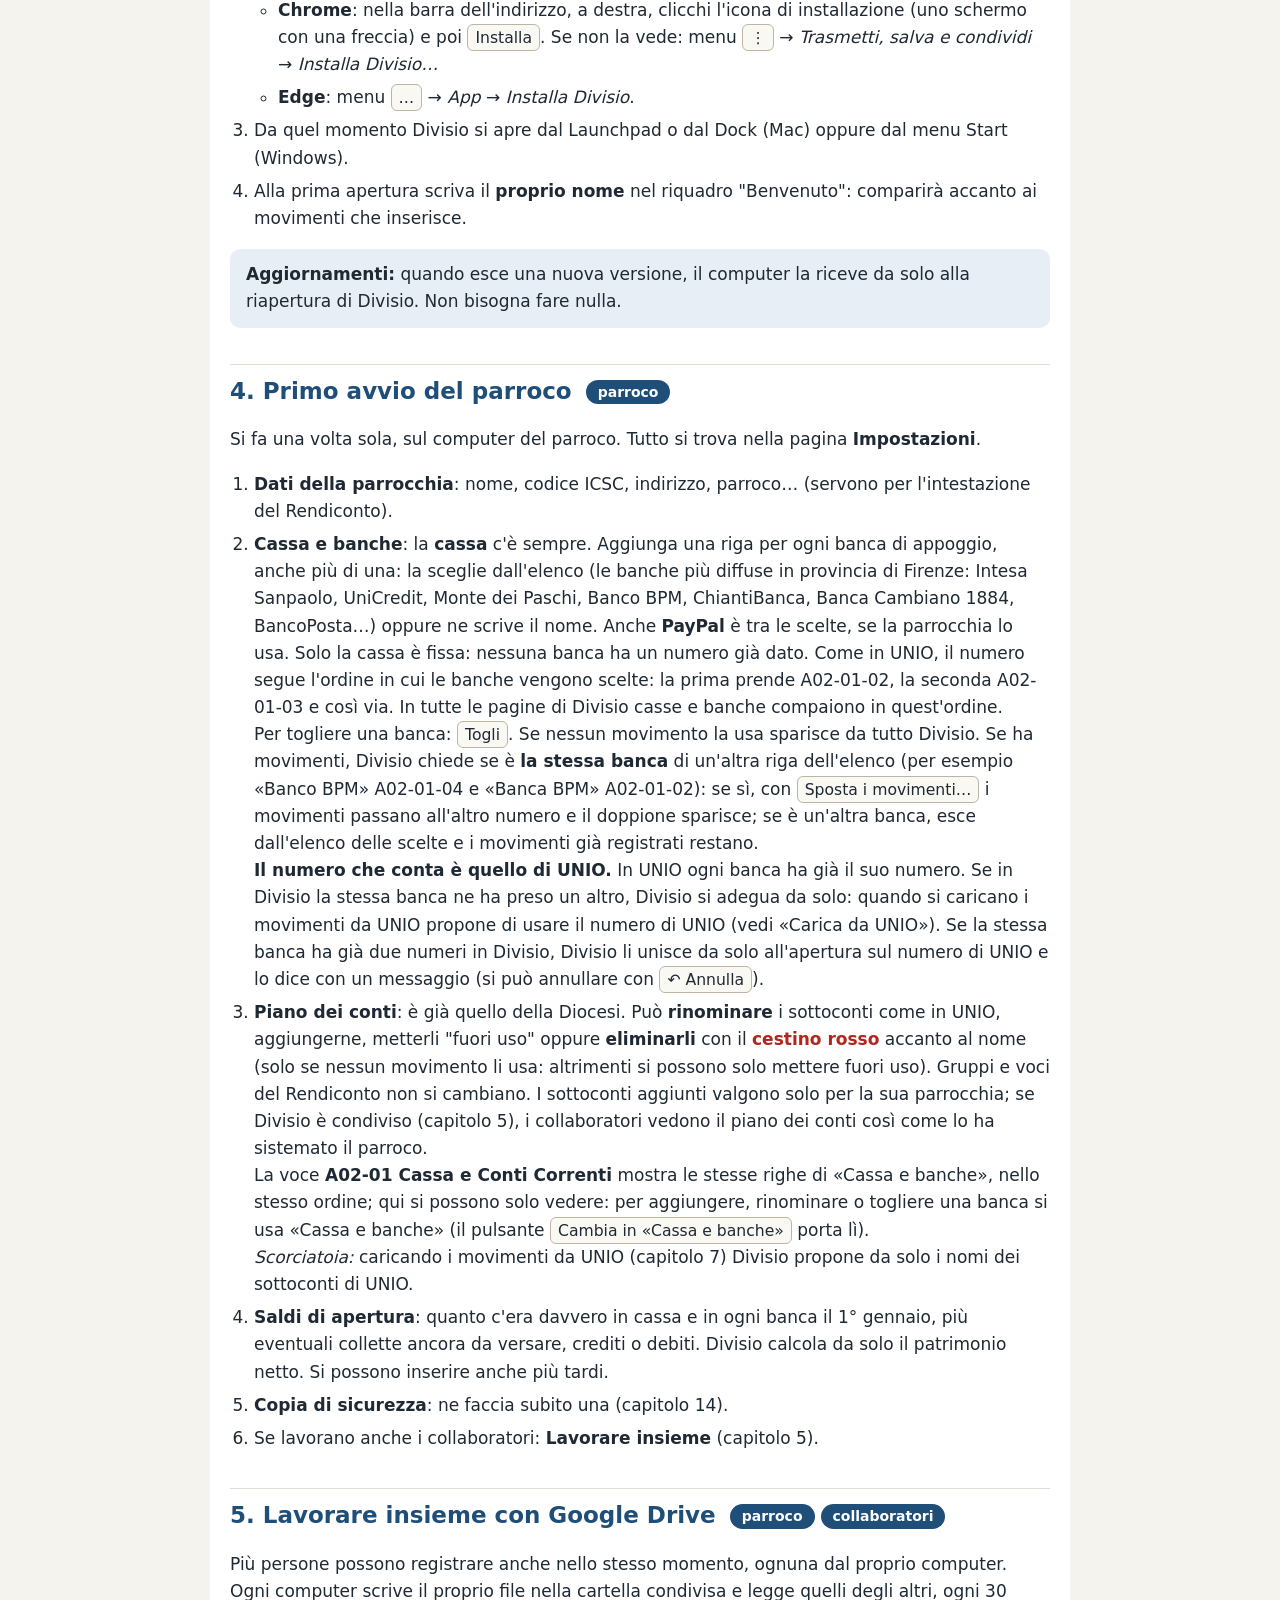
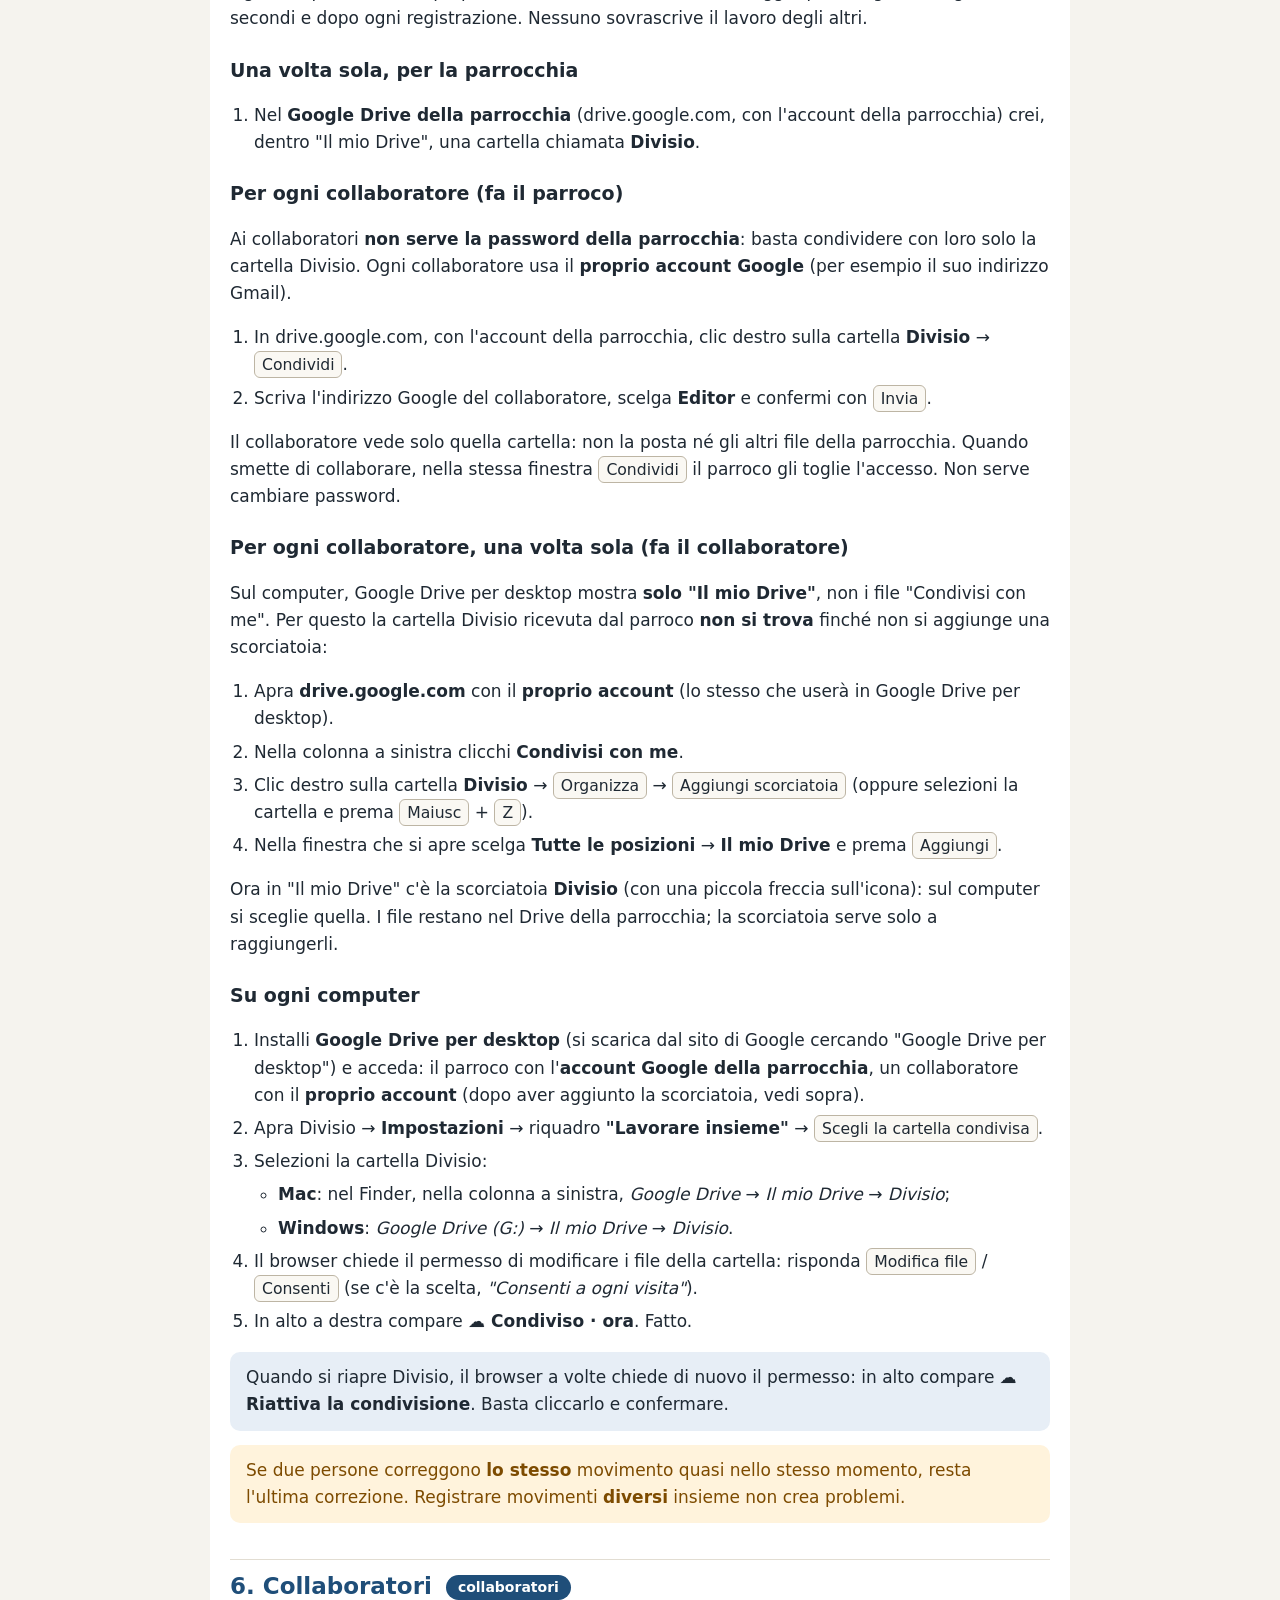
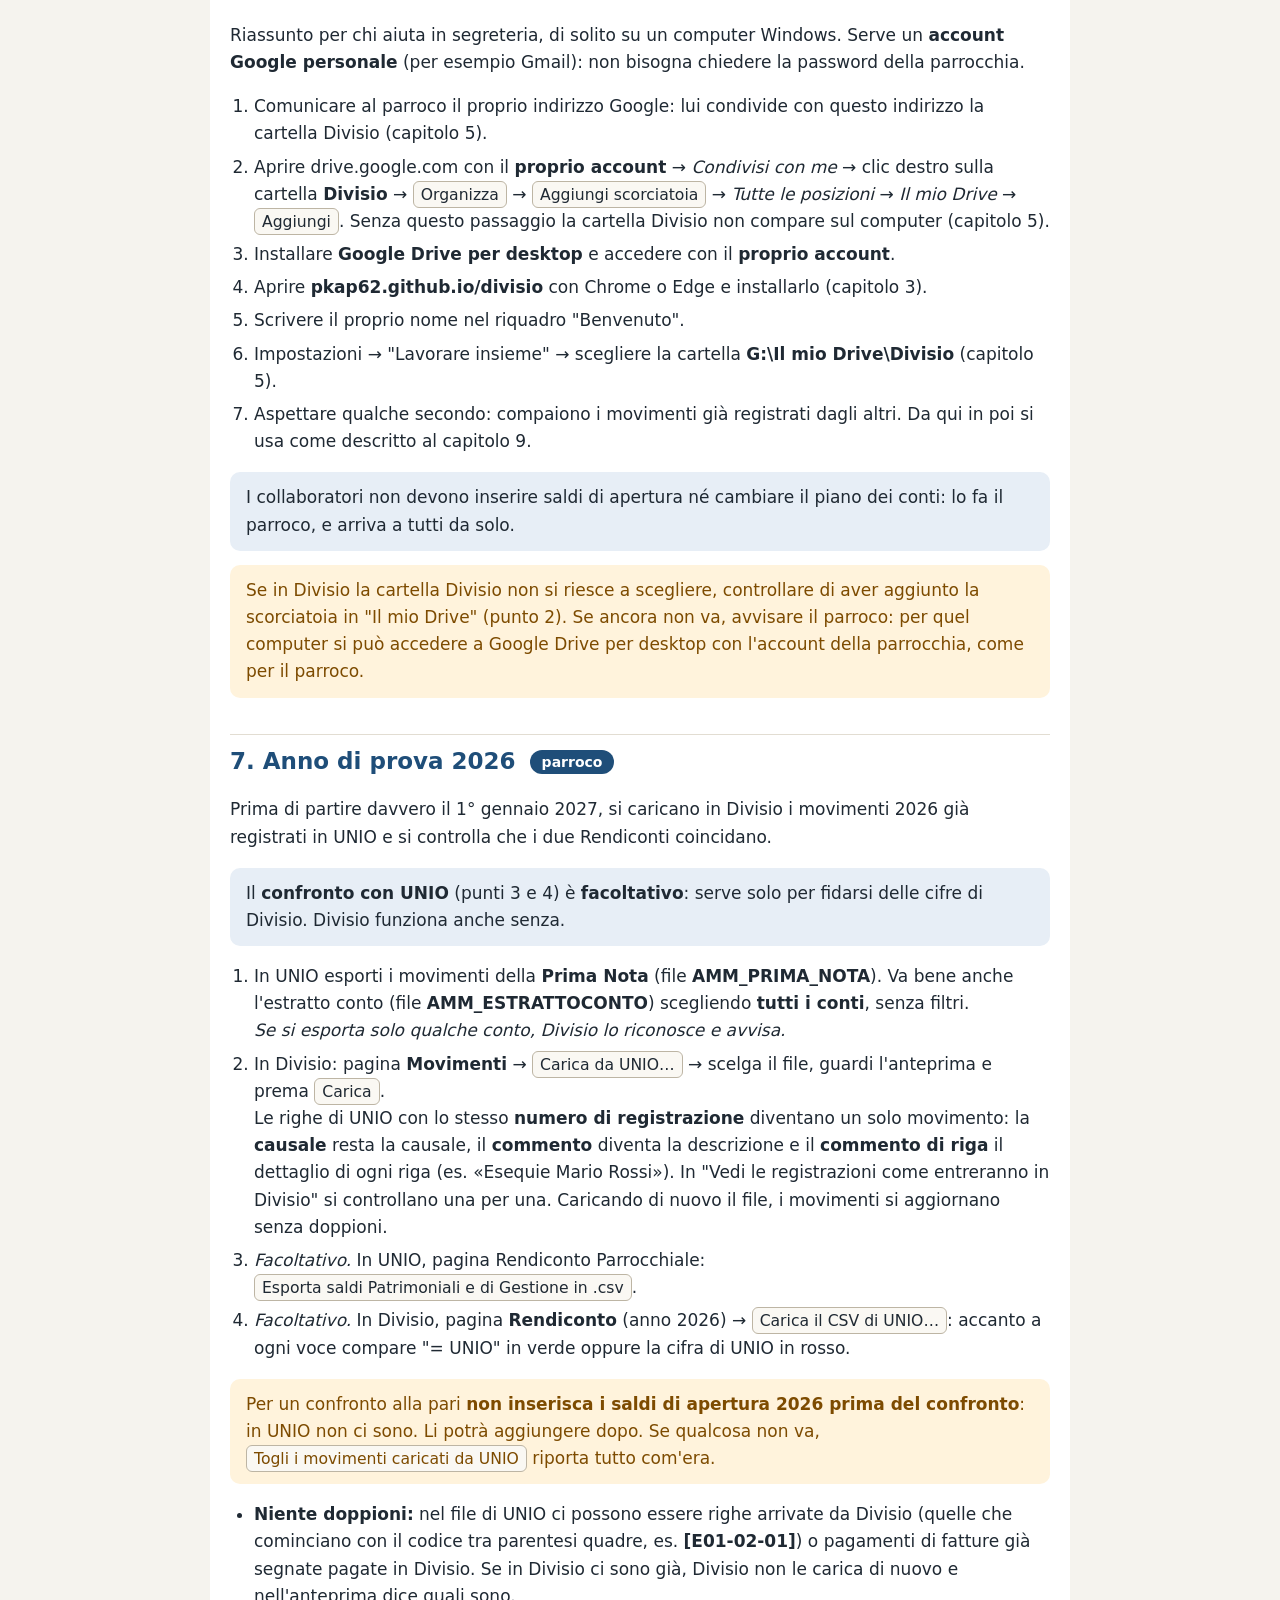
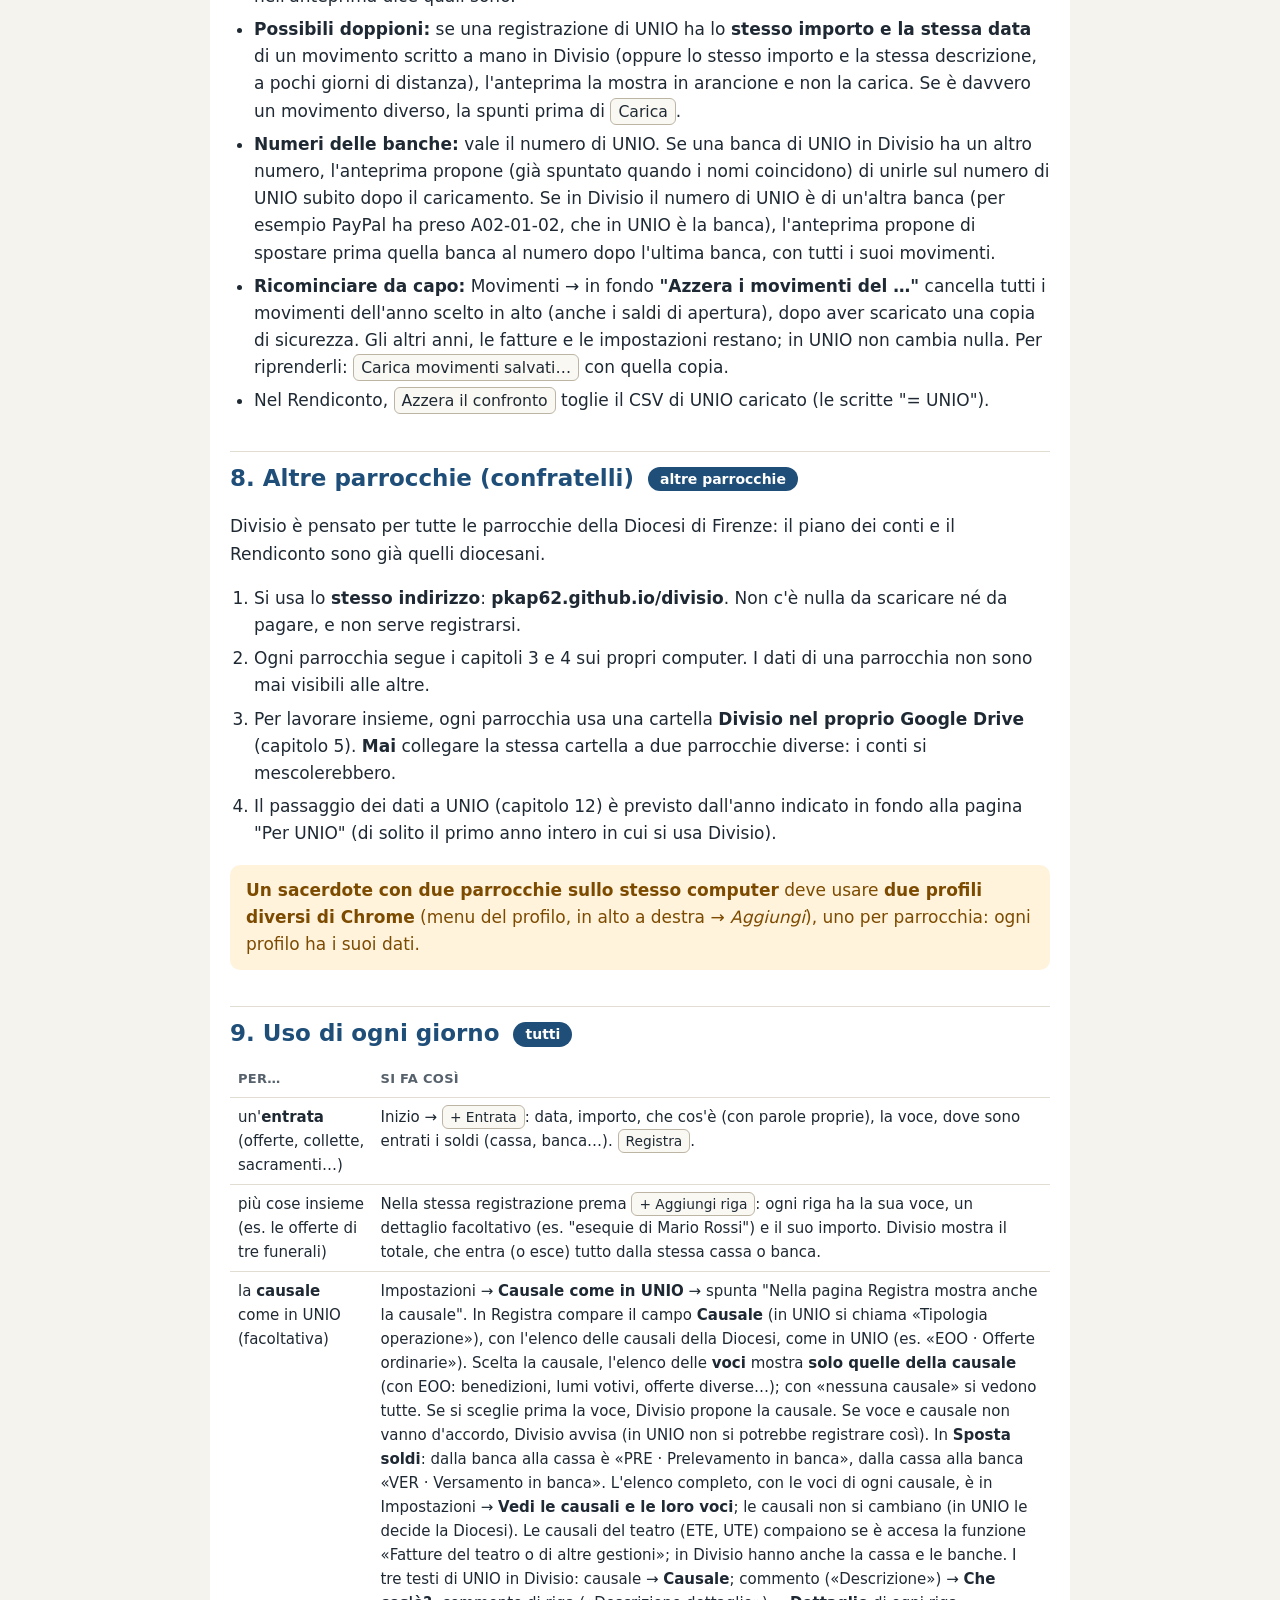
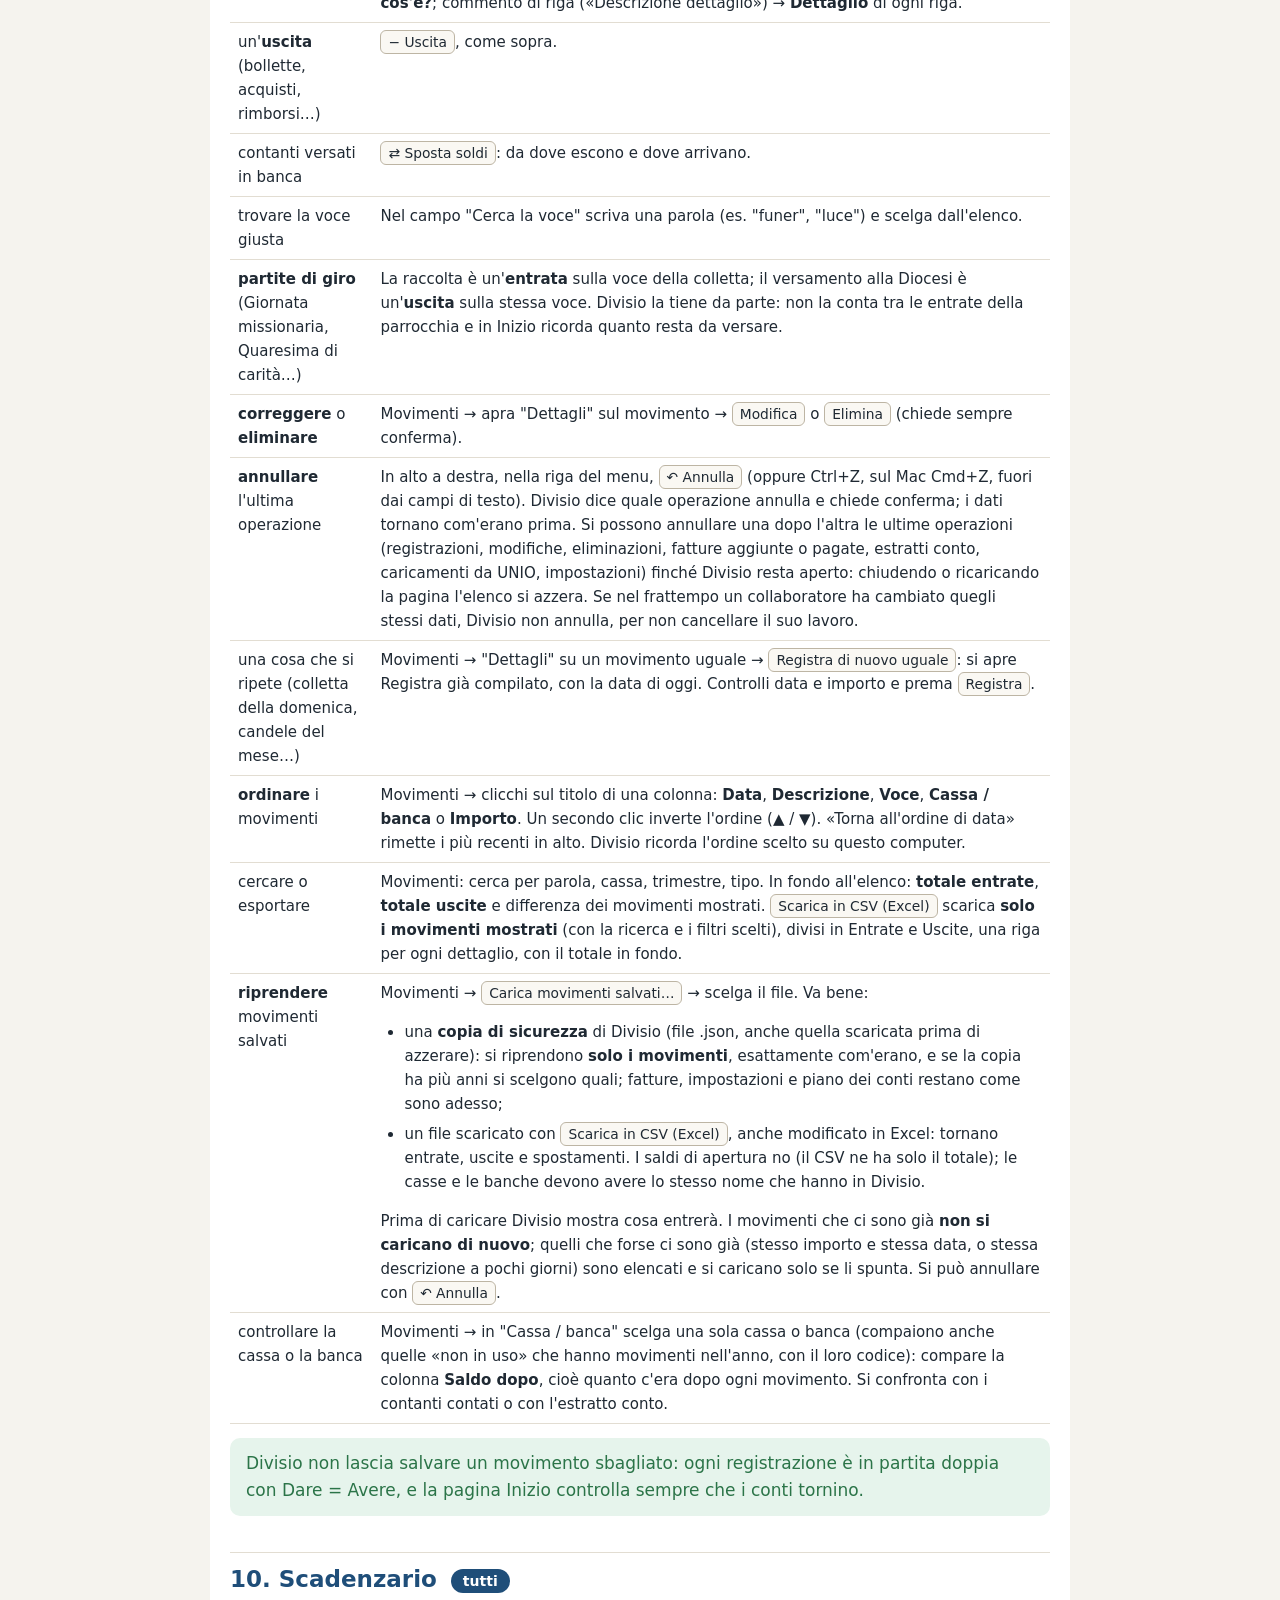
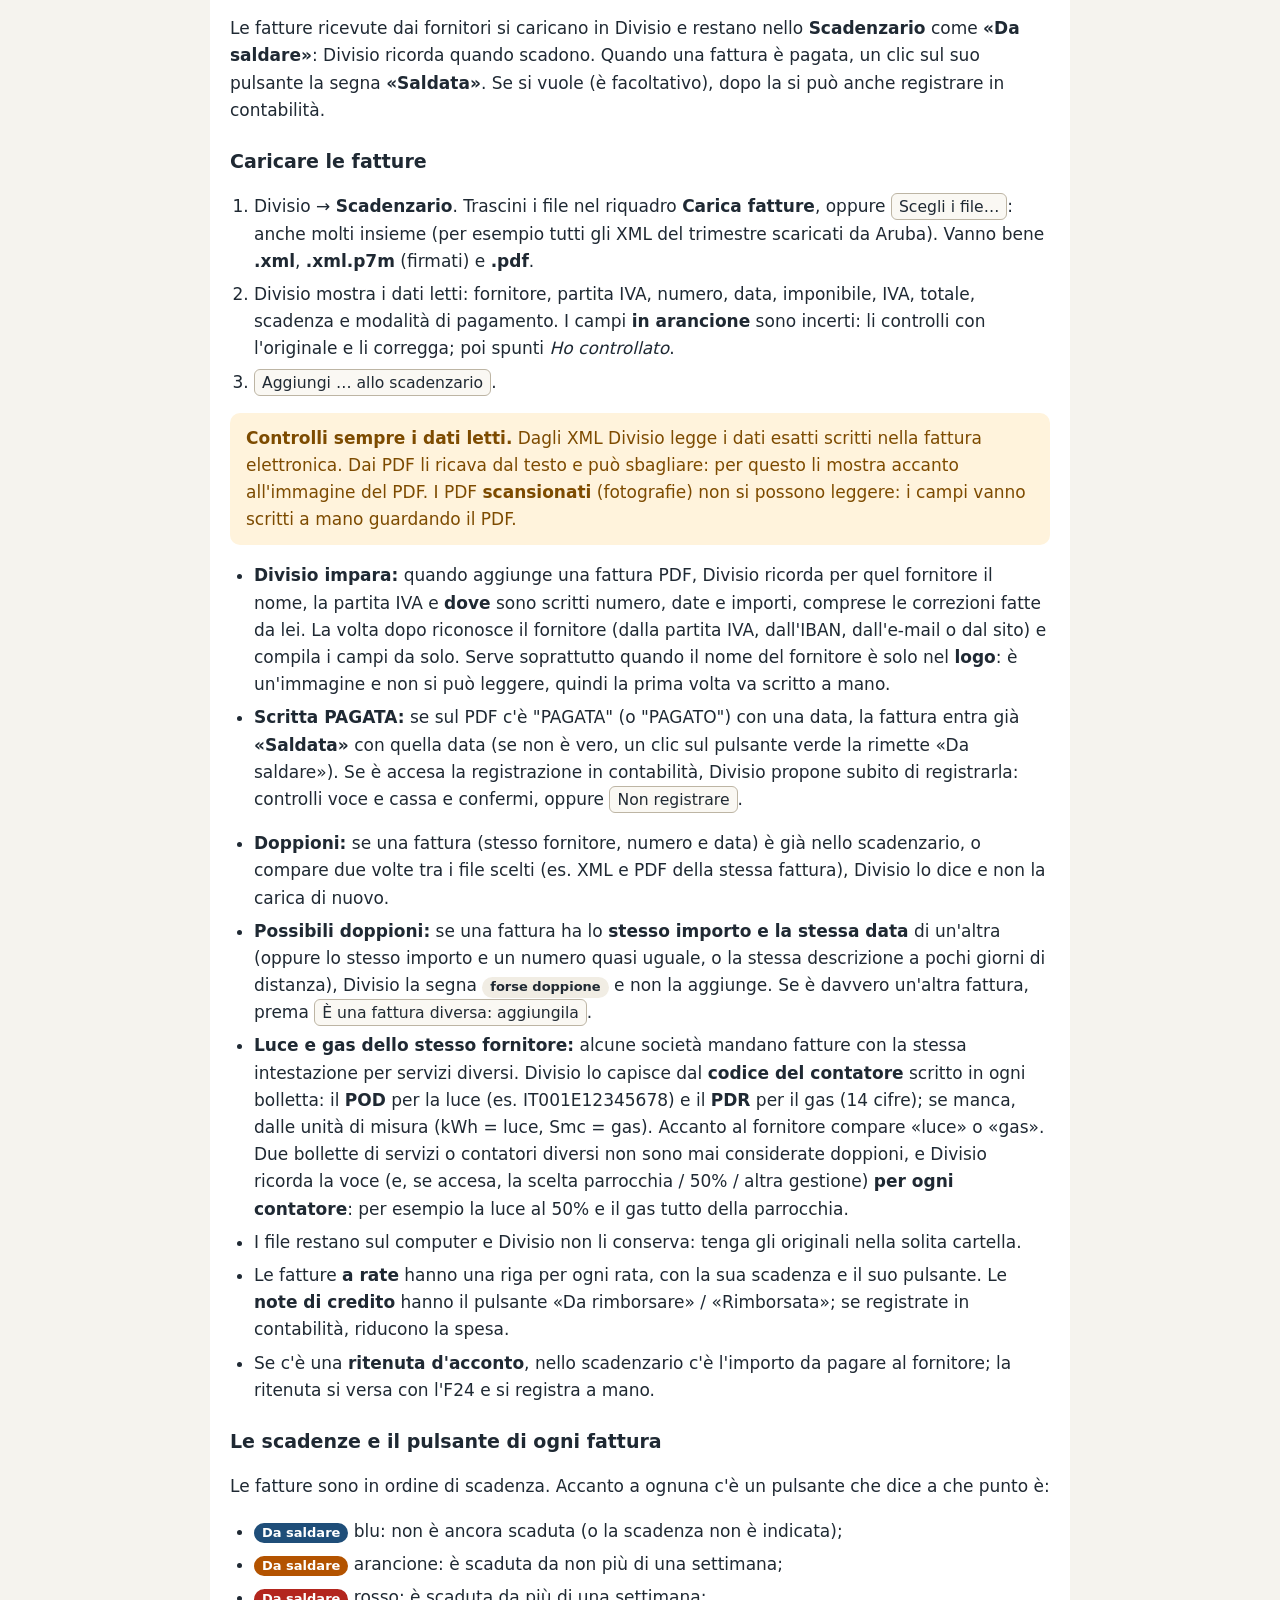
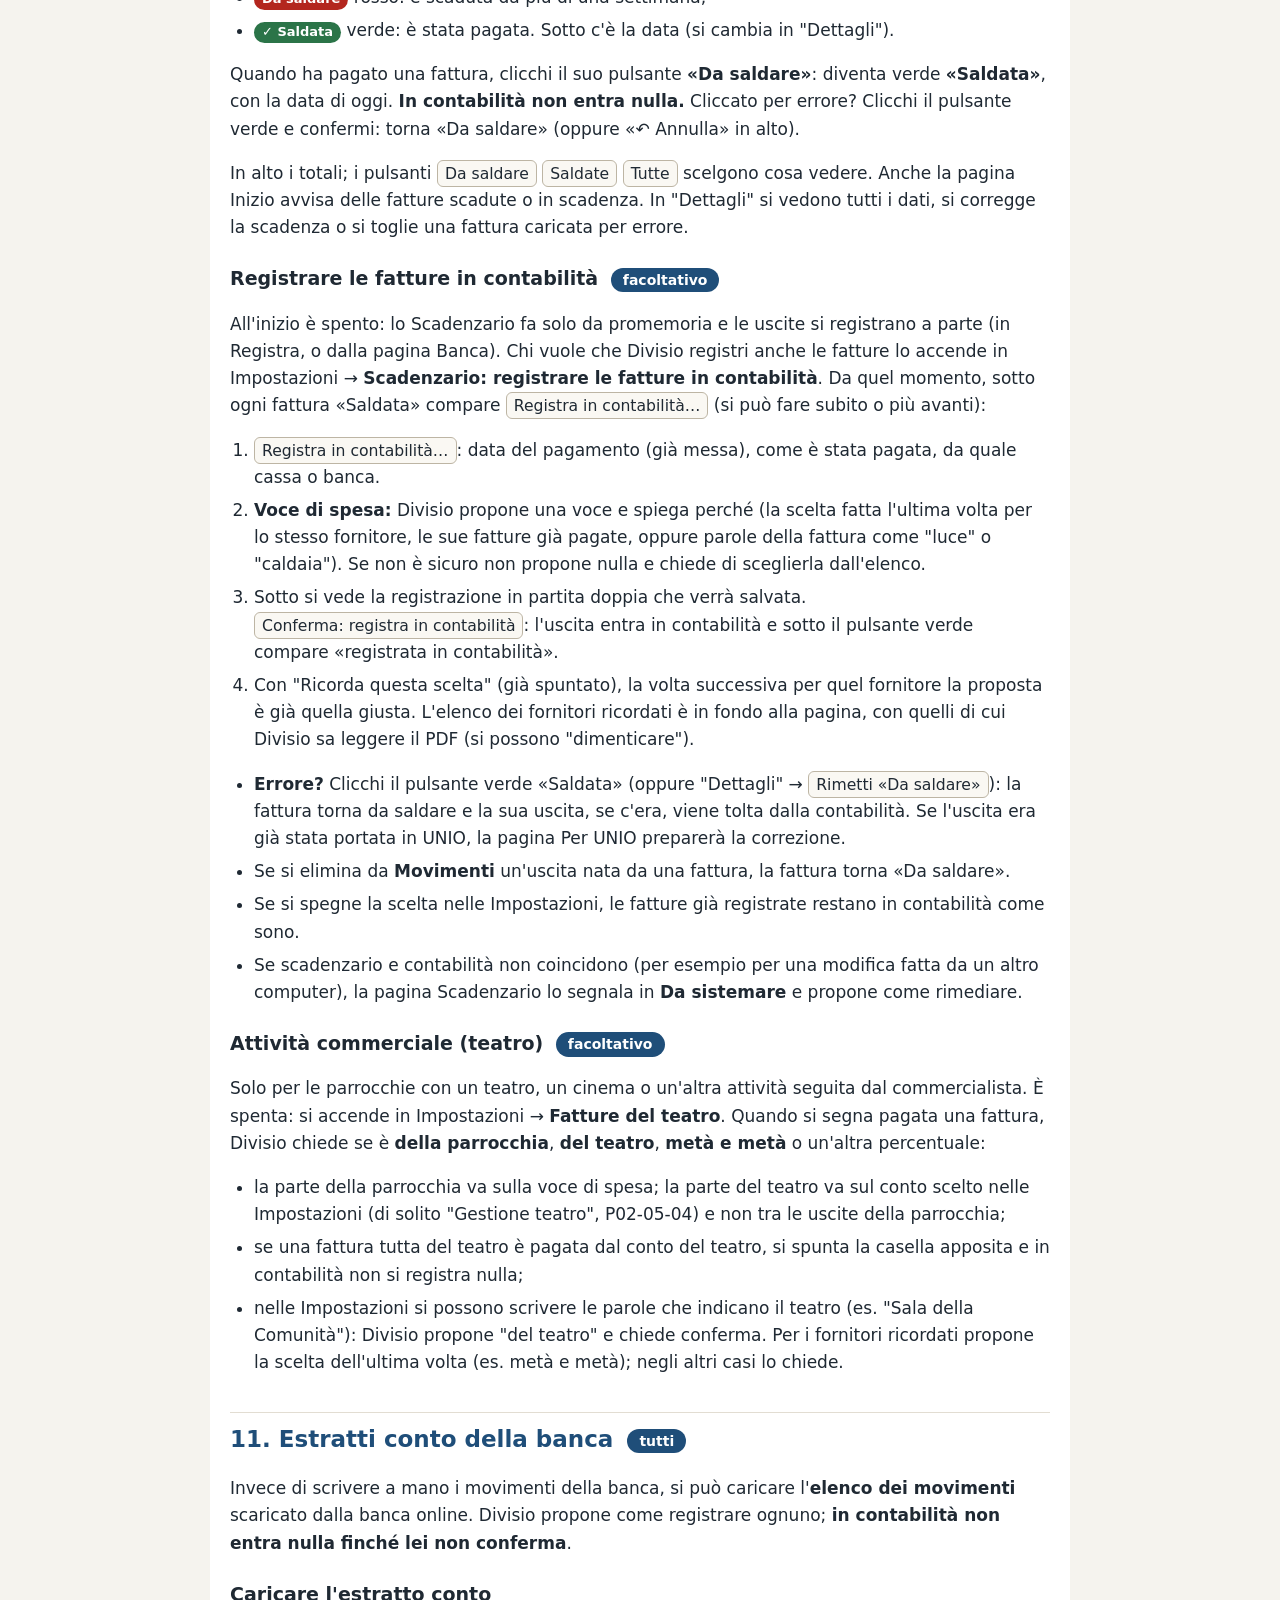
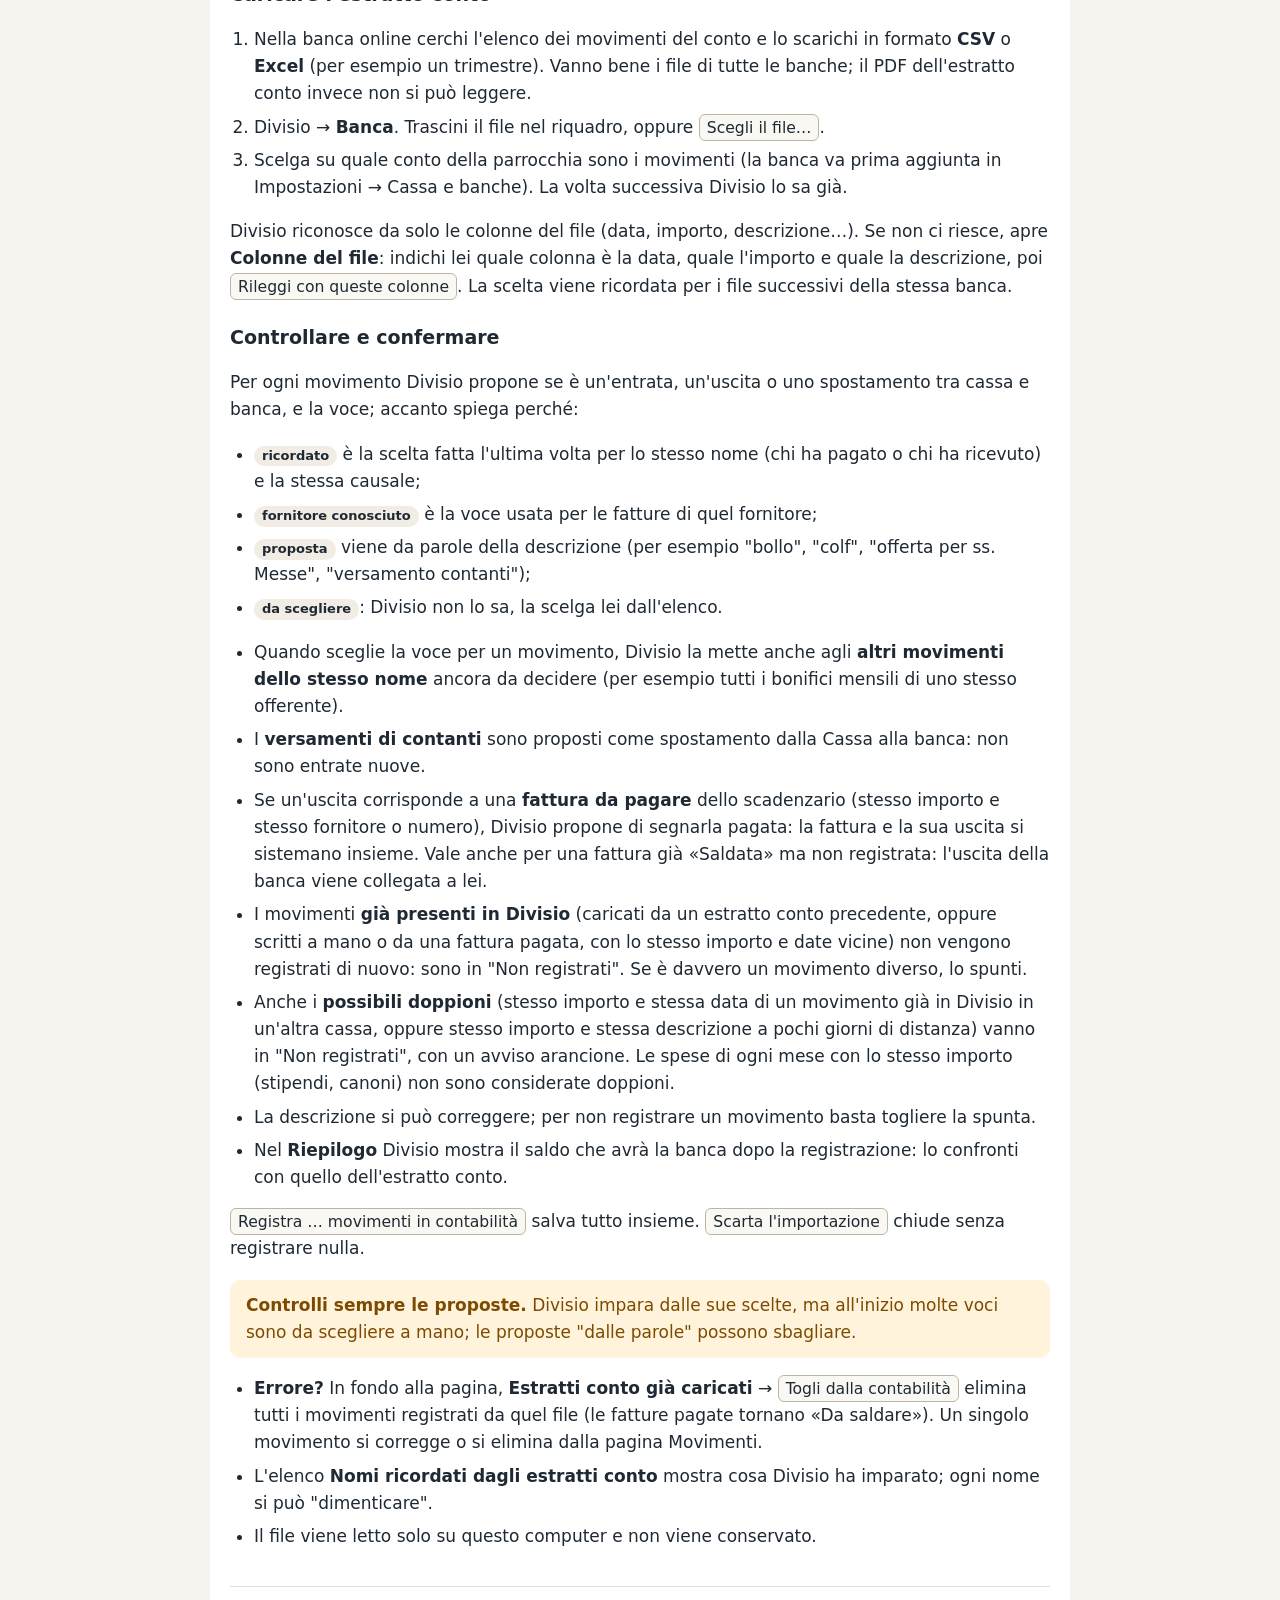
==== commit 9507c112: "Fatture diventa Scadenzario: pulsante Da saldare / Saldata, registrazione facoltativa (0.15.0) - Men" ====
--- a/guida.html
+++ b/guida.html
@@ -26,6 +26,7 @@
   .indirizzo { font-size: 22px; font-weight: 700; background: var(--blu-chiaro); padding: 12px 16px; border-radius: 10px; display: block; text-align: center; margin: 10px 0 18px; }
   ol, ul { padding-left: 24px; } li { margin: 6px 0; }
   .box { border-radius: 10px; padding: 12px 16px; margin: 14px 0; }
+  .box.novita { font-size: 14px; line-height: 1.5; padding: 9px 14px; margin: 10px 0; }
   .nota { background: var(--blu-chiaro); } .ok { background: var(--verde-chiaro); color: var(--verde); } .attenzione { background: var(--arancio-chiaro); color: var(--arancio); }
   .indice { columns: 2; column-gap: 28px; background: #faf8f3; border-radius: 10px; padding: 12px 16px 12px 36px; }
   table { width: 100%; border-collapse: collapse; font-size: 15px; margin: 10px 0; }
@@ -36,6 +37,7 @@
   footer { margin-top: 40px; color: var(--tenue); font-size: 14px; border-top: 1px solid var(--linea); padding-top: 12px; }
   @media print {
     body { background: #fff; font-size: 11pt; } .foglio { padding: 0; max-width: none; }
+    .box.novita { font-size: 9pt; }
     h2 { break-before: auto; break-after: avoid; } h3 { break-after: avoid; } li, .box, tr { break-inside: avoid; } th { break-after: avoid; }
     a { color: inherit; text-decoration: none; } .indice { columns: 2; }
   }
@@ -52,7 +54,7 @@
     <line x1="23" y1="57" x2="43" y2="25" stroke="#e0b252" stroke-width="8" stroke-linecap="round"/></svg></div>
   <p>Contabilità parrocchiale semplice adatta alle parrocchie della Diocesi di Firenze</p>
   <p class="autore">Software ideato da Don Paolo Capecchi e realizzato con Intelligenza artificiale</p>
-  <p class="versione">Versione <span id="versione">0.12.1</span></p>
+  <p class="versione">Versione <span id="versione">0.15.0</span></p>
 </header>
 
 <h1>Guida per iniziare e per l'uso di ogni giorno</h1>
@@ -70,7 +72,7 @@
   <li><a href="#prova">Anno di prova 2026</a></li>
   <li><a href="#altre">Altre parrocchie</a></li>
   <li><a href="#giorno">Uso di ogni giorno</a></li>
-  <li><a href="#fatture">Fatture e scadenze</a></li>
+  <li><a href="#fatture">Scadenzario</a></li>
   <li><a href="#banca">Estratti conto della banca</a></li>
   <li><a href="#trimestre">I dati in UNIO: due modi</a></li>
   <li><a href="#anno">Fine anno: il Rendiconto</a></li>
@@ -93,43 +95,47 @@
 <div class="box attenzione"><b>ATTENZIONE: Divisio è in fase sperimentale.</b> Controlli sempre movimenti, totali e Rendiconto prima di usarli
 (per esempio prima di riportarli in UNIO). Il programma è offerto così com'è: l'autore non si assume responsabilità per eventuali errori.</div>
 
-<div class="box nota"><b>Novità della versione 0.12.1:</b> in Impostazioni → <b>Piano dei conti</b> i sottoconti che nessun movimento usa
+<div class="box nota novita"><b>Novità della versione 0.15:</b> la pagina <b>Fatture</b> si chiama ora <b>Scadenzario</b> (capitolo 10) ed è prima di tutto un promemoria:
+ogni fattura ha un pulsante <b>«Da saldare»</b> blu, arancione o rosso secondo la scadenza, che con un clic diventa verde <b>«Saldata»</b>.
+Registrare le fatture in contabilità è ora <b>facoltativo</b>: si accende in Impostazioni → «Scadenzario: registrare le fatture in contabilità».</div>
+
+<div class="box nota novita"><b>Novità della versione 0.12.1:</b> in Impostazioni → <b>Piano dei conti</b> i sottoconti che nessun movimento usa
 si possono anche <b>eliminare</b> con il cestino rosso (anche sugli altri computer collegati). Il piano dei conti di partenza per una parrocchia nuova non ha più «Rimborso COLF»
 e «Rimborso sacerdote collaboratore»: chi li usa li aggiunge con <span class="bottone">+ Sottoconto</span>.</div>
 
-<div class="box nota"><b>Novità della versione 0.12:</b> la <b>causale come in UNIO</b> (facoltativa) ora si sceglie dall'elenco delle causali della Diocesi
+<div class="box nota novita"><b>Novità della versione 0.12:</b> la <b>causale come in UNIO</b> (facoltativa) ora si sceglie dall'elenco delle causali della Diocesi
 e, come in UNIO, <b>decide quali voci si possono scegliere</b> (es. con «EOO · Offerte ordinarie» compaiono solo le voci delle offerte). L'elenco con le voci di ogni causale
 è in Impostazioni → Causale come in UNIO.</div>
 
-<div class="box nota"><b>Novità della versione 0.11.2:</b> il <b>ripristino di una copia di sicurezza</b> funziona anche quando Divisio è condiviso con Google Drive
+<div class="box nota novita"><b>Novità della versione 0.11.2:</b> il <b>ripristino di una copia di sicurezza</b> funziona anche quando Divisio è condiviso con Google Drive
 (prima i dati della cartella condivisa potevano annullarlo, per esempio dopo «Azzera i movimenti»). In <b>Movimenti</b> i <b>Dettagli</b> si aprono a tutta larghezza.</div>
 
-<div class="box nota"><b>Novità della versione 0.11.1:</b> i movimenti già inseriti in UNIO si caricano dalla pagina <b>Movimenti</b>
+<div class="box nota novita"><b>Novità della versione 0.11.1:</b> i movimenti già inseriti in UNIO si caricano dalla pagina <b>Movimenti</b>
 (<span class="bottone">Carica da UNIO…</span>), con l'anteprima di ogni registrazione: causale, descrizione e dettaglio di ogni riga, come in UNIO.</div>
 
-<div class="box nota"><b>Novità della versione 0.11:</b> in <b>Registra</b> le righe hanno lo sfondo alternato e i campi sono più compatti;
+<div class="box nota novita"><b>Novità della versione 0.11:</b> in <b>Registra</b> le righe hanno lo sfondo alternato e i campi sono più compatti;
 si può aggiungere la <b>causale come in UNIO</b> (facoltativa, si accende in Impostazioni). In <b>Movimenti</b> i totali di entrate e uscite sono ben evidenti in fondo,
 <span class="bottone">Scarica in CSV (Excel)</span> scarica solo i movimenti mostrati, come entrate e uscite, e <span class="bottone">Modifica</span>
 apre anche i movimenti con più righe (pure quelli caricati da UNIO) nella modalità semplice.</div>
 
-<div class="box nota"><b>Novità della versione 0.10.2:</b> in <b>Registra</b> un'entrata o un'uscita può avere <b>più righe</b>
+<div class="box nota novita"><b>Novità della versione 0.10.2:</b> in <b>Registra</b> un'entrata o un'uscita può avere <b>più righe</b>
 (<span class="bottone">+ Aggiungi riga</span>), ognuna con voce, dettaglio e importo, come in UNIO.</div>
 
-<div class="box nota"><b>Novità della versione 0.10.1:</b> il <b>confronto con UNIO</b> è indicato come facoltativo, e il capitolo 12 spiega i <b>due modi</b>
+<div class="box nota novita"><b>Novità della versione 0.10.1:</b> il <b>confronto con UNIO</b> è indicato come facoltativo, e il capitolo 12 spiega i <b>due modi</b>
 per portare i dati in UNIO: ogni trimestre con i file di Divisio, oppure a fine anno a mano nel Rendiconto Parrocchiale di UNIO.</div>
 
-<div class="box nota"><b>Novità della versione 0.10</b> (idee prese dall'Amministrazione di UNIO): nel Rendiconto un <b>promemoria</b> di quello che UNIO chiede
+<div class="box nota novita"><b>Novità della versione 0.10</b> (idee prese dall'Amministrazione di UNIO): nel Rendiconto un <b>promemoria</b> di quello che UNIO chiede
 prima dell'invio e il segno «inviato», con un avviso se poi si corregge quell'anno; la previsione si può <b>ricopiare dall'anno prima</b> (capitolo 13).
 In Movimenti: <b>Registra di nuovo uguale</b> e il <b>saldo dopo ogni movimento</b> di una cassa o banca (capitolo 9).</div>
 
-<div class="box nota"><b>Novità della versione 0.9:</b> le fatture <b>PDF</b> si leggono molto meglio (anche i dati in tabella) e Divisio
+<div class="box nota novita"><b>Novità della versione 0.9:</b> le fatture <b>PDF</b> si leggono molto meglio (anche i dati in tabella) e Divisio
 <b>ricorda le correzioni</b> per ogni fornitore; la scritta <b>PAGATA</b> sul PDF diventa una proposta di pagamento (capitolo 10).
 Si caricano da UNIO anche i movimenti della <b>Prima Nota</b> (capitolo 7). Nuovi pulsanti per <b>azzerare</b> i movimenti di un anno e il confronto con UNIO (capitoli 7 e 12).</div>
 
-<div class="box nota"><b>Novità della versione 0.7:</b> la pagina <b>Banca</b> (capitolo 11): si carica l'estratto conto scaricato dalla banca online (CSV o Excel, di qualunque banca);
+<div class="box nota novita"><b>Novità della versione 0.7:</b> la pagina <b>Banca</b> (capitolo 11): si carica l'estratto conto scaricato dalla banca online (CSV o Excel, di qualunque banca);
 Divisio propone come registrare ogni movimento, riconosce i pagamenti delle fatture e i movimenti già registrati, e impara dalle scelte fatte.</div>
 
-<div class="box nota"><b>Novità della versione 0.6:</b> la pagina <b>Fatture</b> (capitolo 10): si caricano le fatture ricevute (XML di Aruba, anche firmati .p7m, e PDF),
+<div class="box nota novita"><b>Novità della versione 0.6:</b> la pagina <b>Fatture</b> (capitolo 10): si caricano le fatture ricevute (XML di Aruba, anche firmati .p7m, e PDF),
 lo scadenzario mostra cosa pagare e quando, e solo le fatture <b>pagate</b> entrano in contabilità, dopo la conferma della voce di spesa proposta da Divisio.</div>
 
 <h2 id="privacy">2. Dove stanno i dati</h2>
@@ -336,12 +342,12 @@
 </table>
 <div class="box ok">Divisio non lascia salvare un movimento sbagliato: ogni registrazione è in partita doppia con Dare = Avere, e la pagina Inizio controlla sempre che i conti tornino.</div>
 
-<h2 id="fatture">10. Fatture e scadenze <span class="chi">tutti</span></h2>
-<p>Le fatture ricevute dai fornitori si caricano in Divisio e restano nello <b>scadenzario</b> come "da pagare".
-<b>In contabilità entra solo una fattura pagata</b>, e solo dopo la sua conferma.</p>
+<h2 id="fatture">10. Scadenzario <span class="chi">tutti</span></h2>
+<p>Le fatture ricevute dai fornitori si caricano in Divisio e restano nello <b>Scadenzario</b> come <b>«Da saldare»</b>: Divisio ricorda quando scadono.
+Quando una fattura è pagata, un clic sul suo pulsante la segna <b>«Saldata»</b>. Se si vuole (è facoltativo), dopo la si può anche registrare in contabilità.</p>
 <h3>Caricare le fatture</h3>
 <ol>
-  <li>Divisio → <b>Fatture</b>. Trascini i file nel riquadro <b>Carica fatture</b>, oppure <span class="bottone">Scegli i file…</span>: anche molti insieme
+  <li>Divisio → <b>Scadenzario</b>. Trascini i file nel riquadro <b>Carica fatture</b>, oppure <span class="bottone">Scegli i file…</span>: anche molti insieme
     (per esempio tutti gli XML del trimestre scaricati da Aruba). Vanno bene <b>.xml</b>, <b>.xml.p7m</b> (firmati) e <b>.pdf</b>.</li>
   <li>Divisio mostra i dati letti: fornitore, partita IVA, numero, data, imponibile, IVA, totale, scadenza e modalità di pagamento.
     I campi <b>in arancione</b> sono incerti: li controlli con l'originale e li corregga; poi spunti <i>Ho controllato</i>.</li>
@@ -354,8 +360,9 @@
   <li><b>Divisio impara:</b> quando aggiunge una fattura PDF, Divisio ricorda per quel fornitore il nome, la partita IVA e <b>dove</b> sono scritti numero, date e importi,
     comprese le correzioni fatte da lei. La volta dopo riconosce il fornitore (dalla partita IVA, dall'IBAN, dall'e-mail o dal sito) e compila i campi da solo.
     Serve soprattutto quando il nome del fornitore è solo nel <b>logo</b>: è un'immagine e non si può leggere, quindi la prima volta va scritto a mano.</li>
-  <li><b>Scritta PAGATA:</b> se sul PDF c'è "PAGATA" (o "PAGATO") con una data, dopo aver aggiunto le fatture Divisio apre subito
-    <span class="bottone">Segna come pagata</span> con quella data: controlli voce e cassa e confermi, oppure <span class="bottone">Annulla</span> se non è stata pagata.</li>
+  <li><b>Scritta PAGATA:</b> se sul PDF c'è "PAGATA" (o "PAGATO") con una data, la fattura entra già <b>«Saldata»</b> con quella data
+    (se non è vero, un clic sul pulsante verde la rimette «Da saldare»). Se è accesa la registrazione in contabilità, Divisio propone subito di registrarla:
+    controlli voce e cassa e confermi, oppure <span class="bottone">Non registrare</span>.</li>
 </ul>
 <ul>
   <li><b>Doppioni:</b> se una fattura (stesso fornitore, numero e data) è già nello scadenzario, o compare due volte tra i file scelti (es. XML e PDF della stessa fattura),
@@ -369,27 +376,42 @@
     non sono mai considerate doppioni, e Divisio ricorda la voce (e, se accesa, la scelta parrocchia / 50% / altra gestione) <b>per ogni contatore</b>:
     per esempio la luce al 50% e il gas tutto della parrocchia.</li>
   <li>I file restano sul computer e Divisio non li conserva: tenga gli originali nella solita cartella.</li>
-  <li>Le fatture <b>a rate</b> hanno una riga per ogni rata, con la sua scadenza. Le <b>note di credito</b> si segnano come "rimborsate" e riducono la spesa.</li>
+  <li>Le fatture <b>a rate</b> hanno una riga per ogni rata, con la sua scadenza e il suo pulsante. Le <b>note di credito</b> hanno il pulsante «Da rimborsare» / «Rimborsata»;
+    se registrate in contabilità, riducono la spesa.</li>
   <li>Se c'è una <b>ritenuta d'acconto</b>, nello scadenzario c'è l'importo da pagare al fornitore; la ritenuta si versa con l'F24 e si registra a mano.</li>
 </ul>
-<h3>Lo scadenzario</h3>
-<p>In ordine di scadenza: in rosso le fatture <b>scadute</b>, in arancione quelle che scadono <b>entro 7 giorni</b>. In alto i totali; i pulsanti
-<span class="bottone">Da pagare</span> <span class="bottone">Pagate</span> <span class="bottone">Tutte</span> scelgono cosa vedere. Anche la pagina Inizio avvisa delle fatture scadute o in scadenza.
+<h3>Le scadenze e il pulsante di ogni fattura</h3>
+<p>Le fatture sono in ordine di scadenza. Accanto a ognuna c'è un pulsante che dice a che punto è:</p>
+<ul>
+  <li><span class="pill-guida" style="background:#1f4e79;color:#fff">Da saldare</span> blu: non è ancora scaduta (o la scadenza non è indicata);</li>
+  <li><span class="pill-guida" style="background:#b35300;color:#fff">Da saldare</span> arancione: è scaduta da non più di una settimana;</li>
+  <li><span class="pill-guida" style="background:#b3261e;color:#fff">Da saldare</span> rosso: è scaduta da più di una settimana;</li>
+  <li><span class="pill-guida" style="background:#2b7448;color:#fff">✓ Saldata</span> verde: è stata pagata. Sotto c'è la data (si cambia in "Dettagli").</li>
+</ul>
+<p>Quando ha pagato una fattura, clicchi il suo pulsante <b>«Da saldare»</b>: diventa verde <b>«Saldata»</b>, con la data di oggi. <b>In contabilità non entra nulla.</b>
+Cliccato per errore? Clicchi il pulsante verde e confermi: torna «Da saldare» (oppure «↶ Annulla» in alto).</p>
+<p>In alto i totali; i pulsanti <span class="bottone">Da saldare</span> <span class="bottone">Saldate</span> <span class="bottone">Tutte</span> scelgono cosa vedere.
+Anche la pagina Inizio avvisa delle fatture scadute o in scadenza.
 In "Dettagli" si vedono tutti i dati, si corregge la scadenza o si toglie una fattura caricata per errore.</p>
-<h3>Segnare una fattura come pagata</h3>
-<ol>
-  <li><span class="bottone">Segna come pagata</span>: data del pagamento, come è stata pagata, da quale cassa o banca.</li>
+<h3>Registrare le fatture in contabilità <span class="chi">facoltativo</span></h3>
+<p>All'inizio è spento: lo Scadenzario fa solo da promemoria e le uscite si registrano a parte (in Registra, o dalla pagina Banca).
+Chi vuole che Divisio registri anche le fatture lo accende in Impostazioni → <b>Scadenzario: registrare le fatture in contabilità</b>.
+Da quel momento, sotto ogni fattura «Saldata» compare <span class="bottone">Registra in contabilità…</span> (si può fare subito o più avanti):</p>
+<ol>
+  <li><span class="bottone">Registra in contabilità…</span>: data del pagamento (già messa), come è stata pagata, da quale cassa o banca.</li>
   <li><b>Voce di spesa:</b> Divisio propone una voce e spiega perché (la scelta fatta l'ultima volta per lo stesso fornitore, le sue fatture già pagate,
     oppure parole della fattura come "luce" o "caldaia"). Se non è sicuro non propone nulla e chiede di sceglierla dall'elenco.</li>
-  <li>Sotto si vede la registrazione in partita doppia che verrà salvata. <span class="bottone">Conferma</span>: la fattura diventa pagata e l'uscita entra in contabilità.</li>
+  <li>Sotto si vede la registrazione in partita doppia che verrà salvata. <span class="bottone">Conferma: registra in contabilità</span>: l'uscita entra in contabilità
+    e sotto il pulsante verde compare «registrata in contabilità».</li>
   <li>Con "Ricorda questa scelta" (già spuntato), la volta successiva per quel fornitore la proposta è già quella giusta.
     L'elenco dei fornitori ricordati è in fondo alla pagina, con quelli di cui Divisio sa leggere il PDF (si possono "dimenticare").</li>
 </ol>
 <ul>
-  <li><b>Errore?</b> Nelle fatture pagate, "Dettagli" → <span class="bottone">Torna da pagare</span>: la fattura torna nello scadenzario e la sua uscita viene tolta dalla contabilità.
+  <li><b>Errore?</b> Clicchi il pulsante verde «Saldata» (oppure "Dettagli" → <span class="bottone">Rimetti «Da saldare»</span>): la fattura torna da saldare e la sua uscita, se c'era, viene tolta dalla contabilità.
     Se l'uscita era già stata portata in UNIO, la pagina Per UNIO preparerà la correzione.</li>
-  <li>Se si elimina da <b>Movimenti</b> un'uscita nata da una fattura, la fattura torna "da pagare".</li>
-  <li>Se scadenzario e contabilità non coincidono (per esempio per una modifica fatta da un altro computer), la pagina Fatture lo segnala in <b>Da sistemare</b> e propone come rimediare.</li>
+  <li>Se si elimina da <b>Movimenti</b> un'uscita nata da una fattura, la fattura torna «Da saldare».</li>
+  <li>Se si spegne la scelta nelle Impostazioni, le fatture già registrate restano in contabilità come sono.</li>
+  <li>Se scadenzario e contabilità non coincidono (per esempio per una modifica fatta da un altro computer), la pagina Scadenzario lo segnala in <b>Da sistemare</b> e propone come rimediare.</li>
 </ul>
 <h3>Attività commerciale (teatro) <span class="chi">facoltativo</span></h3>
 <p>Solo per le parrocchie con un teatro, un cinema o un'altra attività seguita dal commercialista. È spenta: si accende in Impostazioni → <b>Fatture del teatro</b>.
@@ -425,7 +447,8 @@
 <ul>
   <li>Quando sceglie la voce per un movimento, Divisio la mette anche agli <b>altri movimenti dello stesso nome</b> ancora da decidere (per esempio tutti i bonifici mensili di uno stesso offerente).</li>
   <li>I <b>versamenti di contanti</b> sono proposti come spostamento dalla Cassa alla banca: non sono entrate nuove.</li>
-  <li>Se un'uscita corrisponde a una <b>fattura da pagare</b> dello scadenzario (stesso importo e stesso fornitore o numero), Divisio propone di segnarla pagata: la fattura e la sua uscita si sistemano insieme.</li>
+  <li>Se un'uscita corrisponde a una <b>fattura da pagare</b> dello scadenzario (stesso importo e stesso fornitore o numero), Divisio propone di segnarla pagata: la fattura e la sua uscita si sistemano insieme.
+    Vale anche per una fattura già «Saldata» ma non registrata: l'uscita della banca viene collegata a lei.</li>
   <li>I movimenti <b>già presenti in Divisio</b> (caricati da un estratto conto precedente, oppure scritti a mano o da una fattura pagata, con lo stesso importo e date vicine) non vengono registrati di nuovo: sono in "Non registrati". Se è davvero un movimento diverso, lo spunti.</li>
   <li>Anche i <b>possibili doppioni</b> (stesso importo e stessa data di un movimento già in Divisio in un'altra cassa, oppure stesso importo e stessa descrizione a pochi giorni di distanza)
     vanno in "Non registrati", con un avviso arancione. Le spese di ogni mese con lo stesso importo (stipendi, canoni) non sono considerate doppioni.</li>
@@ -435,7 +458,7 @@
 <p><span class="bottone">Registra … movimenti in contabilità</span> salva tutto insieme. <span class="bottone">Scarta l'importazione</span> chiude senza registrare nulla.</p>
 <div class="box attenzione"><b>Controlli sempre le proposte.</b> Divisio impara dalle sue scelte, ma all'inizio molte voci sono da scegliere a mano; le proposte "dalle parole" possono sbagliare.</div>
 <ul>
-  <li><b>Errore?</b> In fondo alla pagina, <b>Estratti conto già caricati</b> → <span class="bottone">Togli dalla contabilità</span> elimina tutti i movimenti registrati da quel file (le fatture pagate tornano "da pagare"). Un singolo movimento si corregge o si elimina dalla pagina Movimenti.</li>
+  <li><b>Errore?</b> In fondo alla pagina, <b>Estratti conto già caricati</b> → <span class="bottone">Togli dalla contabilità</span> elimina tutti i movimenti registrati da quel file (le fatture pagate tornano «Da saldare»). Un singolo movimento si corregge o si elimina dalla pagina Movimenti.</li>
   <li>L'elenco <b>Nomi ricordati dagli estratti conto</b> mostra cosa Divisio ha imparato; ogni nome si può "dimenticare".</li>
   <li>Il file viene letto solo su questo computer e non viene conservato.</li>
 </ul>
@@ -508,8 +531,8 @@
 e si può annullare subito con <span class="bottone">↶ Annulla</span>. In UNIO non cambia nulla. Se Divisio è condiviso, i dati cancellati spariscono anche dagli altri computer.</p>
 <table>
   <tr><th>Per cancellare…</th><th>Dove</th></tr>
-  <tr><td>i movimenti di <b>un anno</b></td><td>Movimenti → in fondo <b>Azzera i movimenti del …</b> (le fatture pagate in quell'anno tornano «da pagare»).</td></tr>
-  <tr><td>le <b>fatture</b> dello scadenzario</td><td>Fatture → in fondo <b>Azzera lo scadenzario</b>. Con la spunta (già messa) si tolgono dalla contabilità anche le uscite delle fatture pagate;
+  <tr><td>i movimenti di <b>un anno</b></td><td>Movimenti → in fondo <b>Azzera i movimenti del …</b> (le fatture pagate in quell'anno tornano «Da saldare»).</td></tr>
+  <tr><td>le <b>fatture</b> dello scadenzario</td><td>Scadenzario → in fondo <b>Azzera lo scadenzario</b>. Con la spunta (già messa) si tolgono dalla contabilità anche le uscite delle fatture pagate;
     senza spunta le uscite restano nei Movimenti come movimenti normali.</td></tr>
   <tr><td><b>tutto</b>: movimenti di tutti gli anni e fatture</td><td>Impostazioni → in fondo <b>Ripartire da zero</b>. Si sceglie cosa cancellare: movimenti (anche i saldi di apertura), fatture,
     importazioni segnate per UNIO e segni «Rendiconto inviato», bilanci di previsione e, se si vuole, anche i fornitori e i nomi ricordati
@@ -530,18 +553,18 @@
   <tr><td>Un PDF non viene letto, o i dati sono sbagliati</td><td>Corregga i campi a mano guardando l'immagine del PDF (o il link "Apri il PDF intero"). Se c'è anche l'XML della stessa fattura, carichi quello: è più preciso.</td></tr>
   <tr><td>L'estratto conto non viene letto</td><td>Nella banca online lo scarichi in formato CSV o Excel (.xlsx). Se Divisio non riconosce le colonne, le indichi in <b>Colonne del file</b>. Un vecchio Excel .xls va salvato come .xlsx o CSV.</td></tr>
   <tr><td>Dopo l'estratto conto il saldo della banca non coincide</td><td>Controlli i saldi di apertura (Impostazioni), i movimenti in "Non registrati" e quelli della banca scritti a mano con un importo diverso.</td></tr>
-  <tr><td>In Fatture compare <b>Da sistemare</b></td><td>Scadenzario e contabilità non coincidono: scelga uno dei pulsanti proposti (registrare di nuovo l'uscita o rimettere la fattura "da pagare").</td></tr>
+  <tr><td>Nello Scadenzario compare <b>Da sistemare</b></td><td>Scadenzario e contabilità non coincidono: scelga uno dei pulsanti proposti (registrare di nuovo l'uscita o rimettere la fattura «Da saldare»).</td></tr>
   <tr><td>Scegliendo la banca in Movimenti mancano dei movimenti (per esempio quelli caricati da UNIO)</td><td>Probabilmente la stessa banca aveva due numeri, uno di UNIO e uno di Divisio.
     Chiuda e riapra Divisio: se i due nomi dicono la stessa banca, Divisio li unisce da solo sul numero di UNIO. Se i nomi sono molto diversi,
     dia alla banca lo stesso nome che ha in UNIO (Impostazioni → Cassa e banche) e riapra Divisio.</td></tr>
   <tr><td>Ho fatto un'operazione per sbaglio</td><td><span class="bottone">↶ Annulla</span> in alto a destra (o Ctrl+Z / Cmd+Z). Funziona finché non si chiude o ricarica Divisio;
     dopo, si corregge a mano o si torna a una copia di sicurezza.</td></tr>
-  <tr><td>Una fattura o un movimento vero è segnato come «forse doppione»</td><td>Se è davvero diverso: nelle Fatture <span class="bottone">È una fattura diversa: aggiungila</span>;
+  <tr><td>Una fattura o un movimento vero è segnato come «forse doppione»</td><td>Se è davvero diverso: nello Scadenzario <span class="bottone">È una fattura diversa: aggiungila</span>;
     nella Banca e nel caricamento da UNIO basta spuntarlo.</td></tr>
   <tr><td>Non vedo l'ultima versione</td><td>Chiuda e riapra Divisio (a volte serve aspettare una decina di minuti dalla pubblicazione).</td></tr>
 </table>
 
-<footer>Divisio · guida aggiornata al 26 novembre 2026 (versione 0.14.3) · Il codice del programma è pubblico su github.com/pkap62/divisio.
+<footer>Divisio · guida aggiornata al 27 novembre 2026 (versione 0.15.0) · Il codice del programma è pubblico su github.com/pkap62/divisio.
 I conti di ogni parrocchia restano sui suoi computer e nel suo Google Drive.</footer>
 </div>
 <script type="module">
